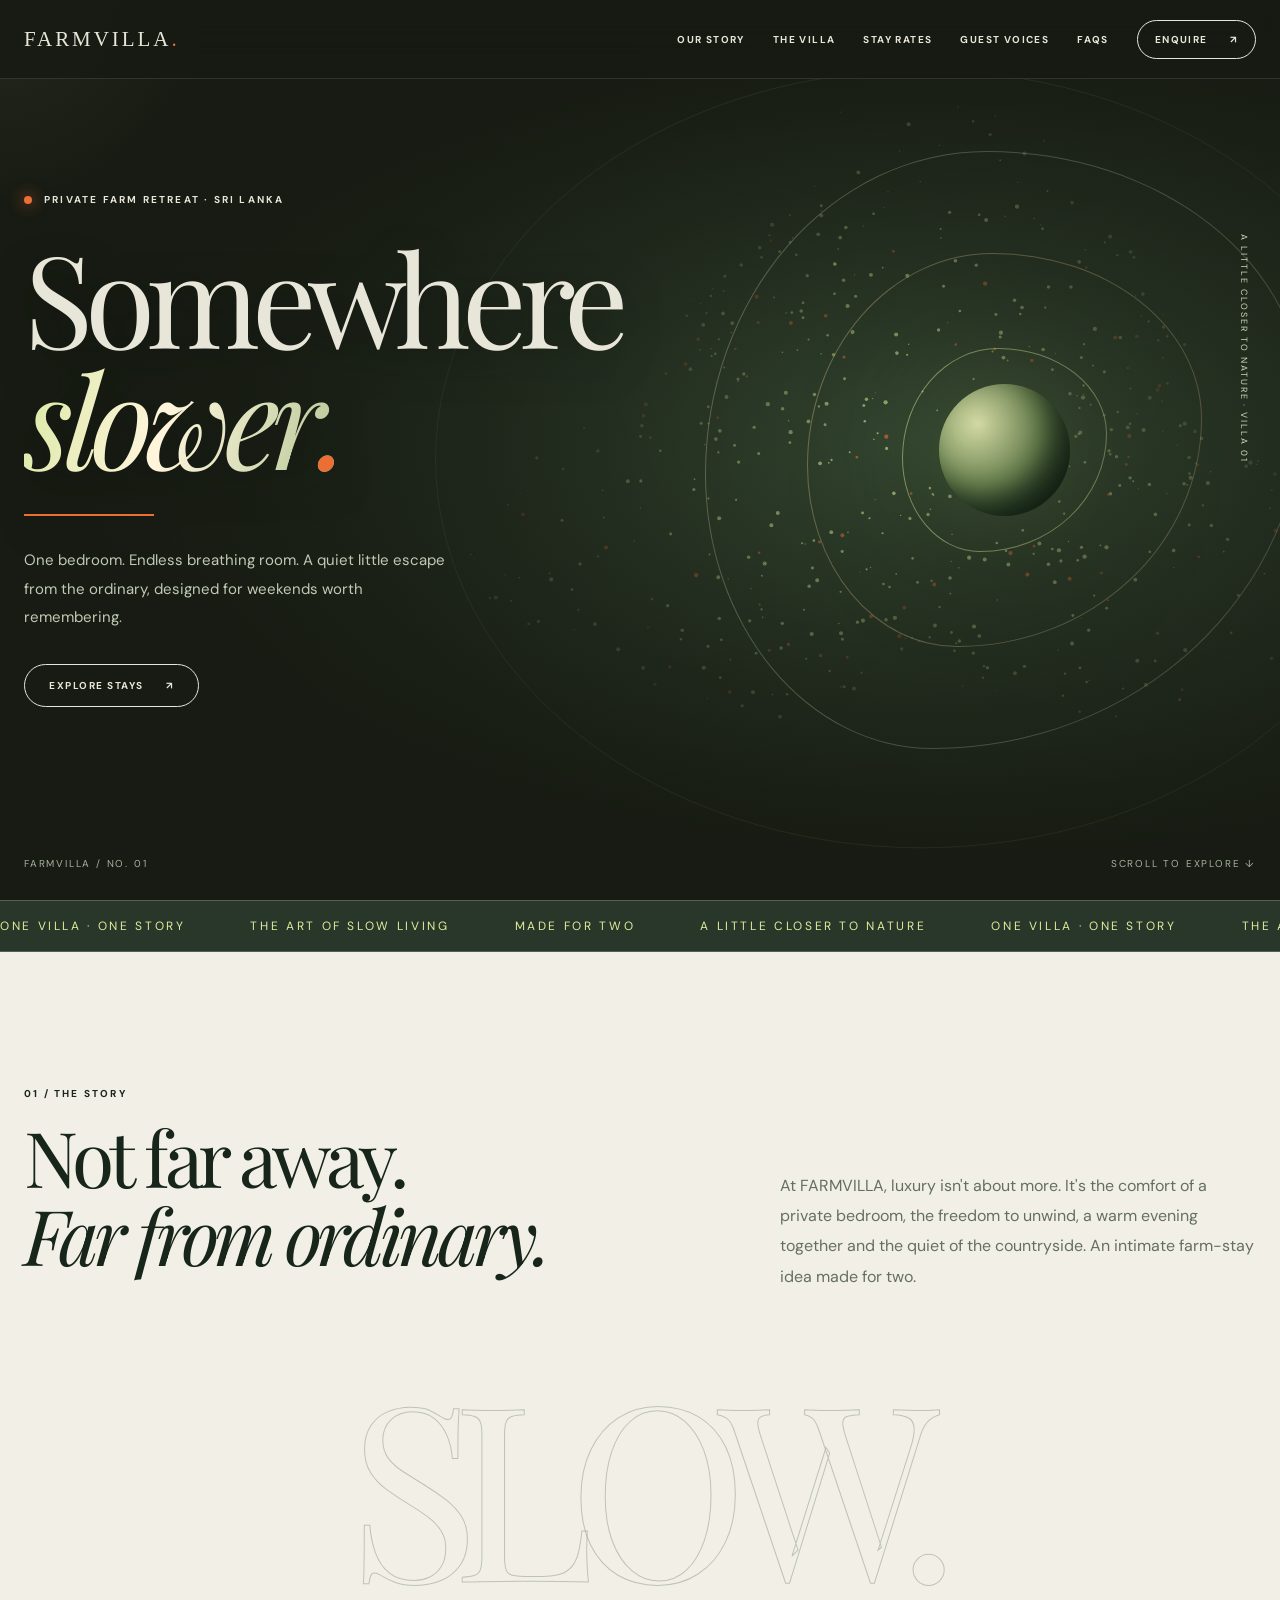
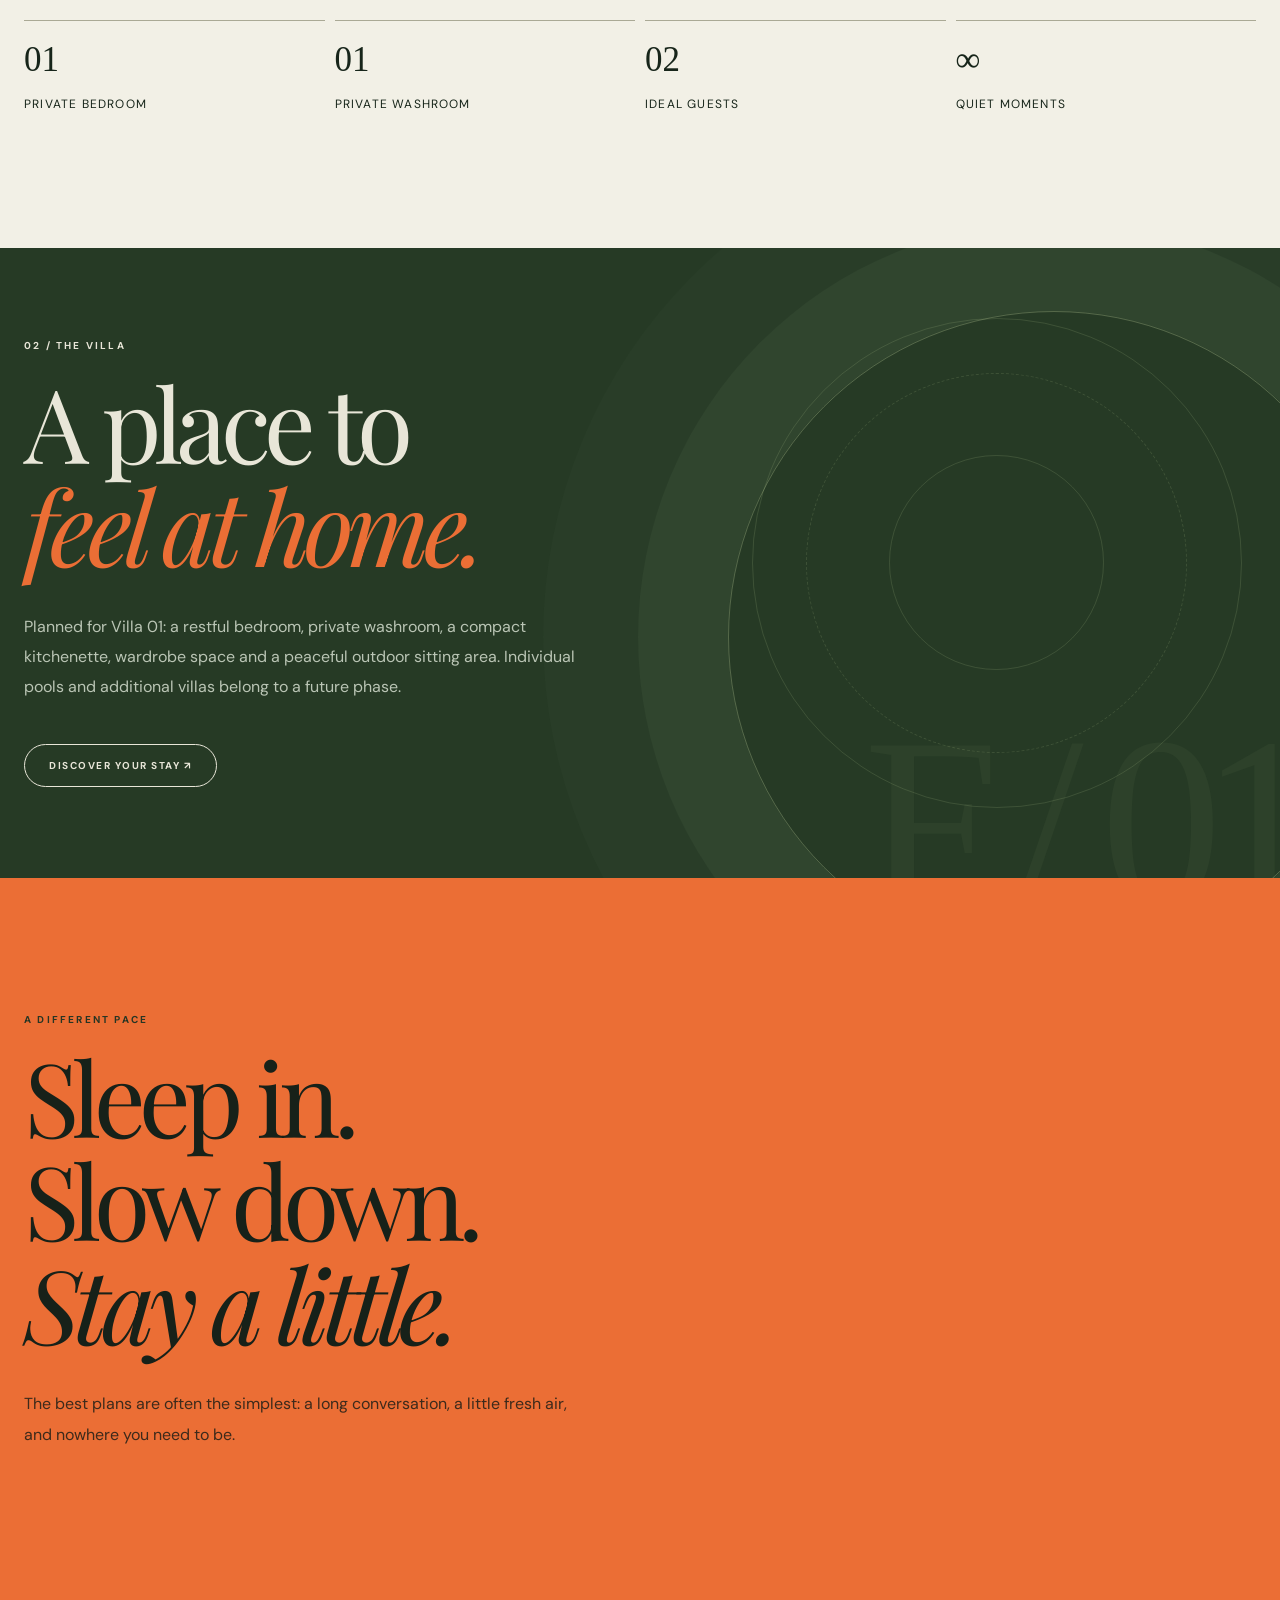
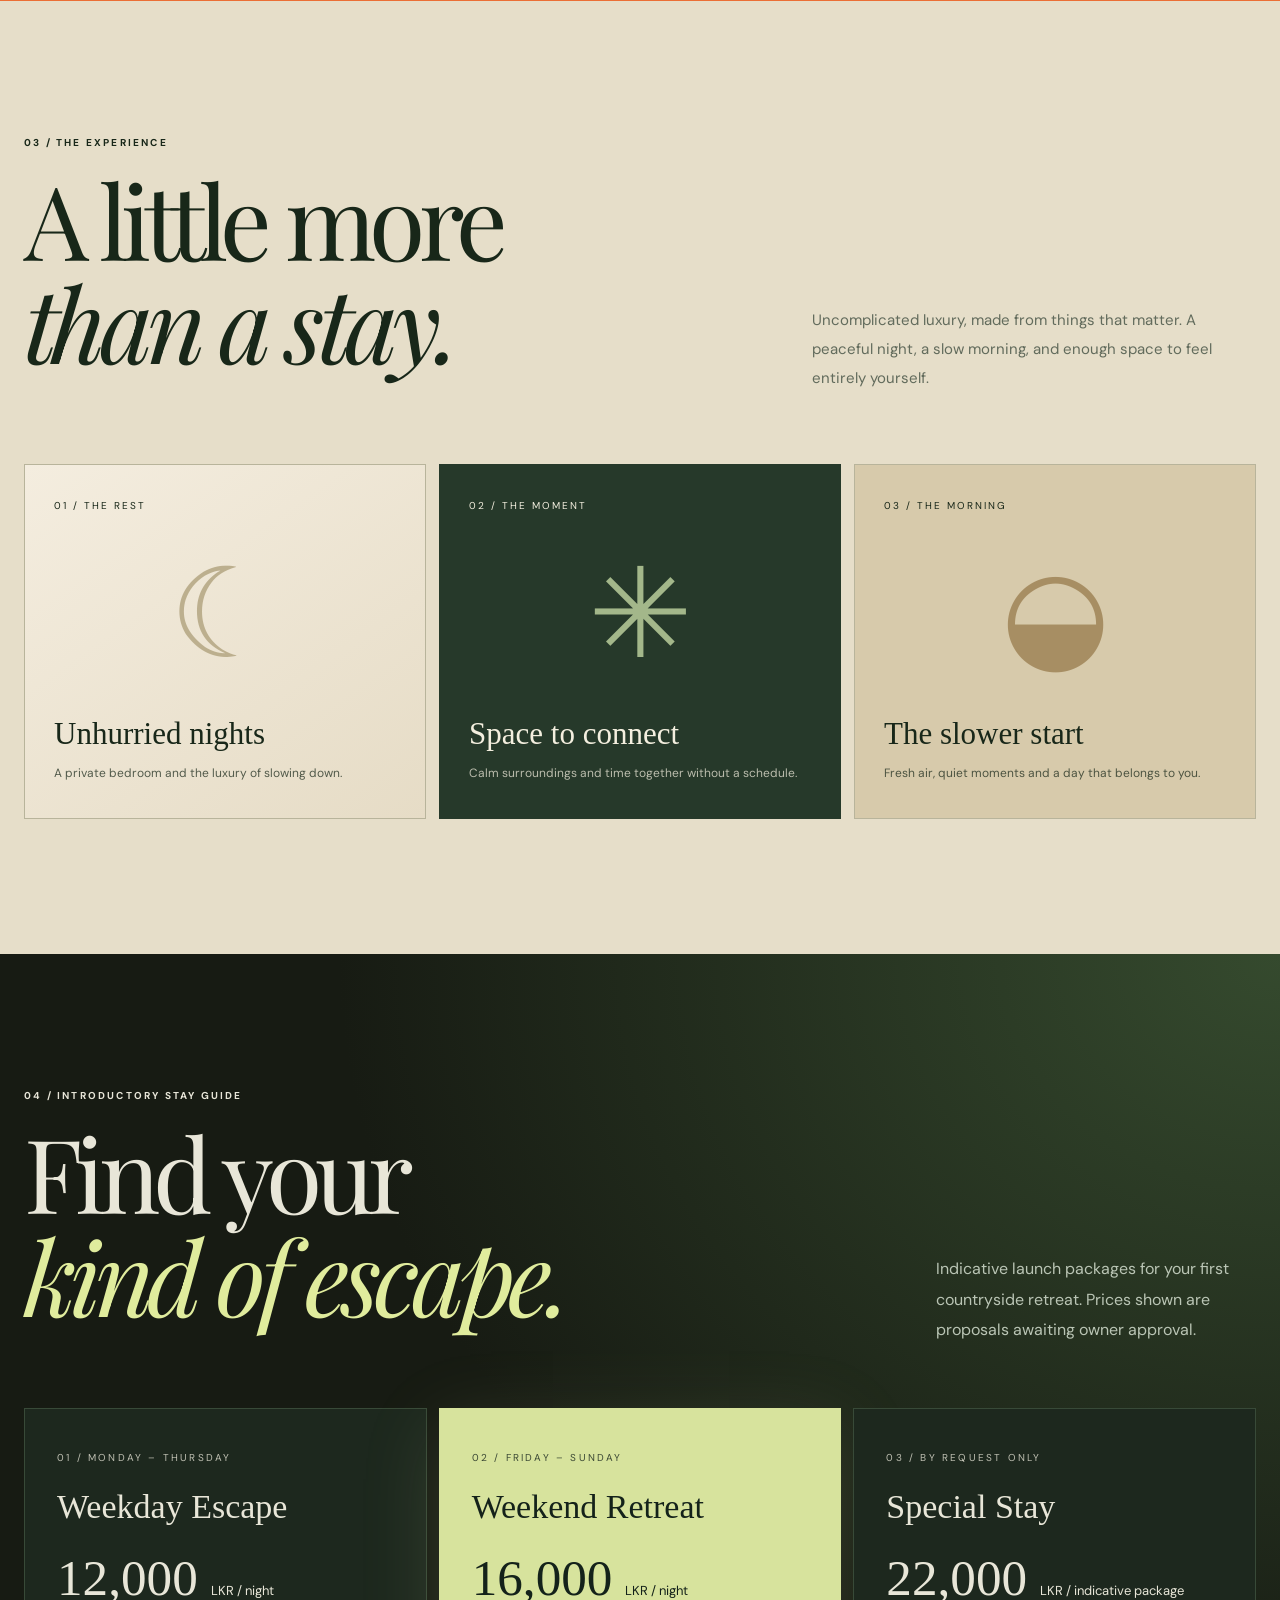
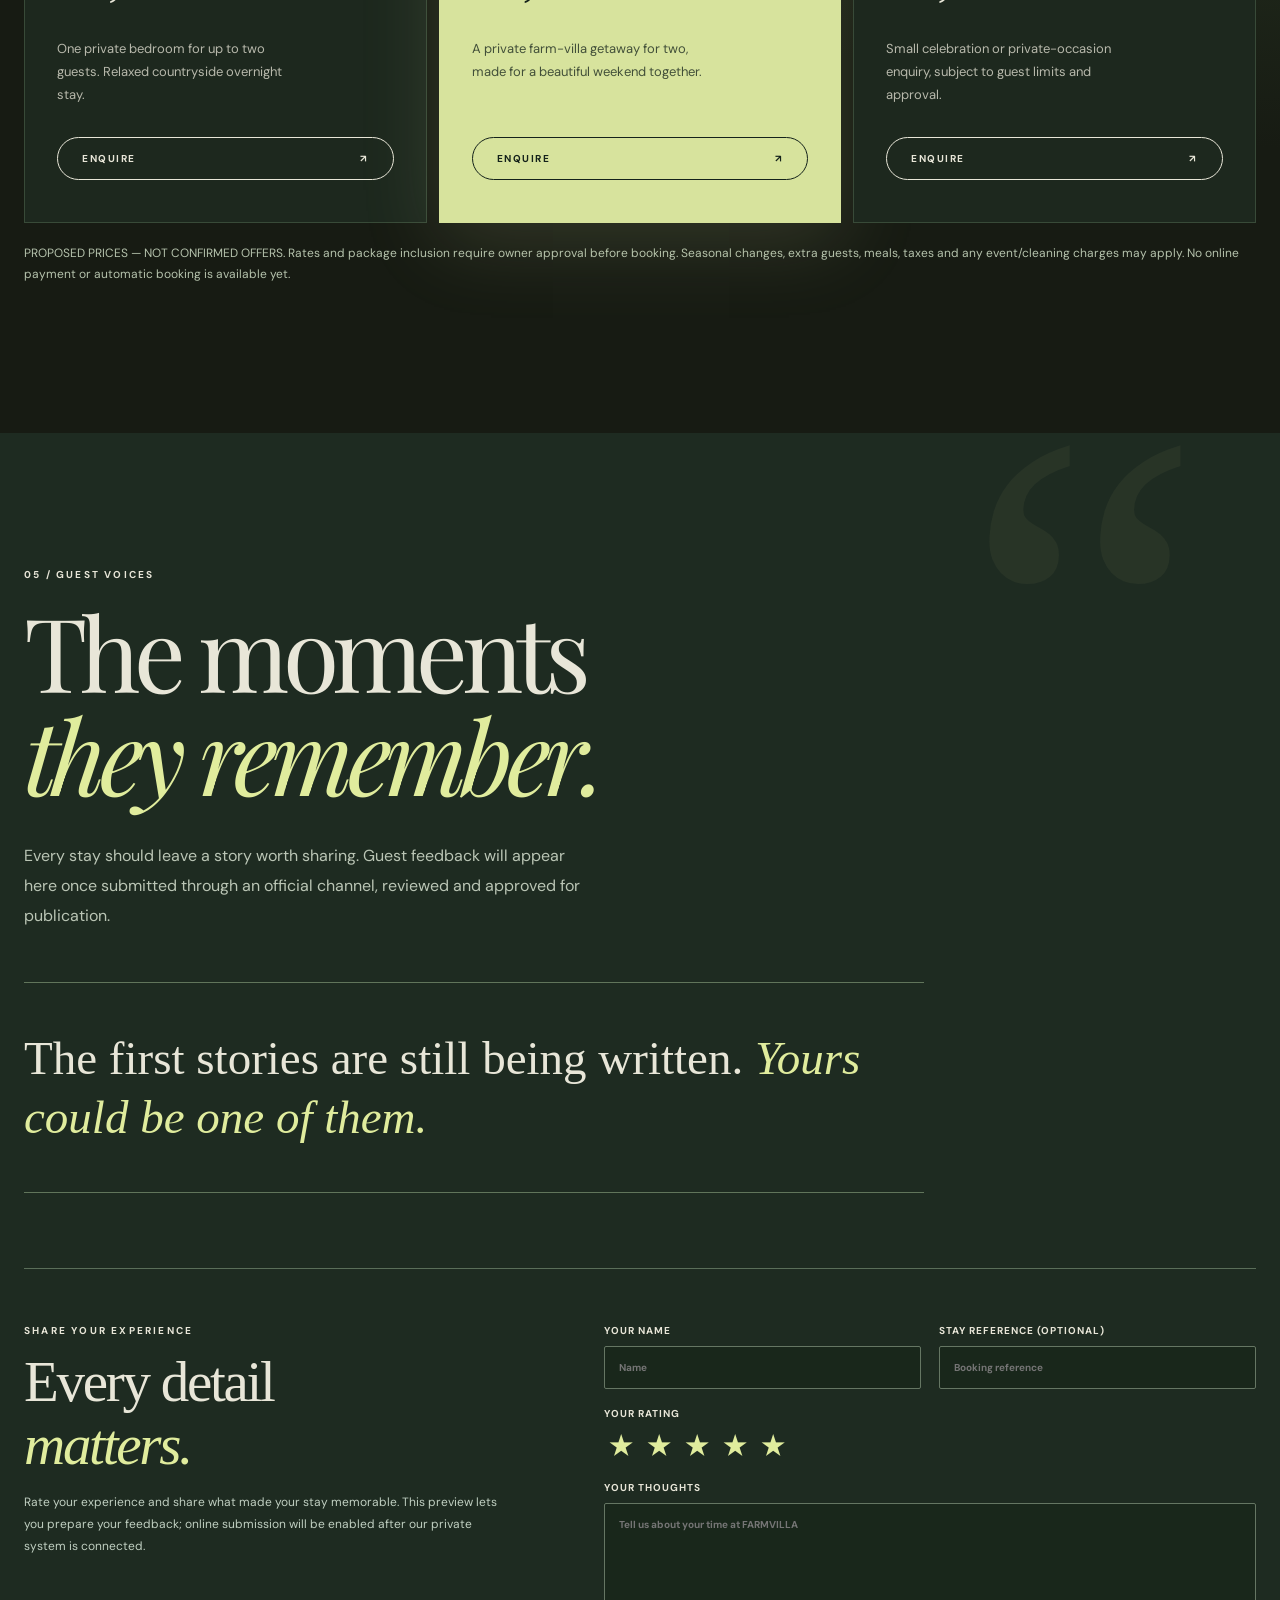
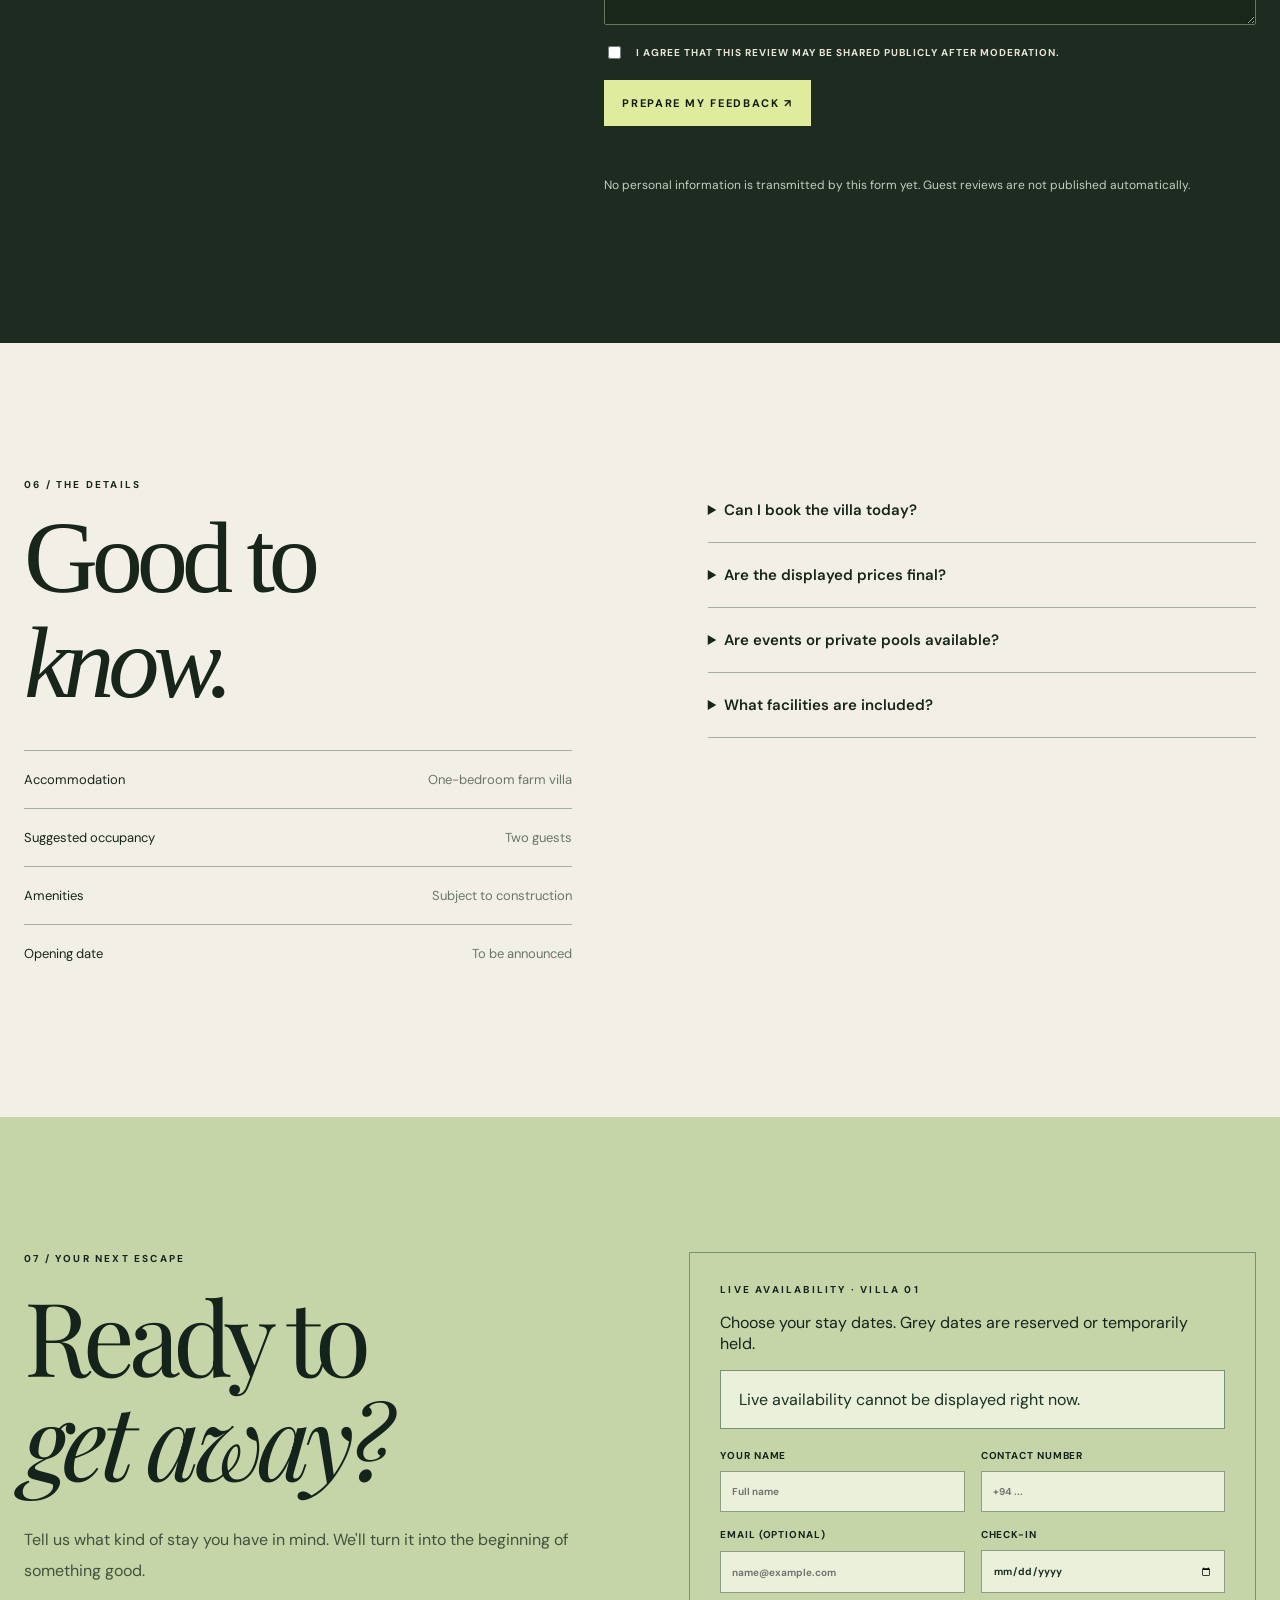
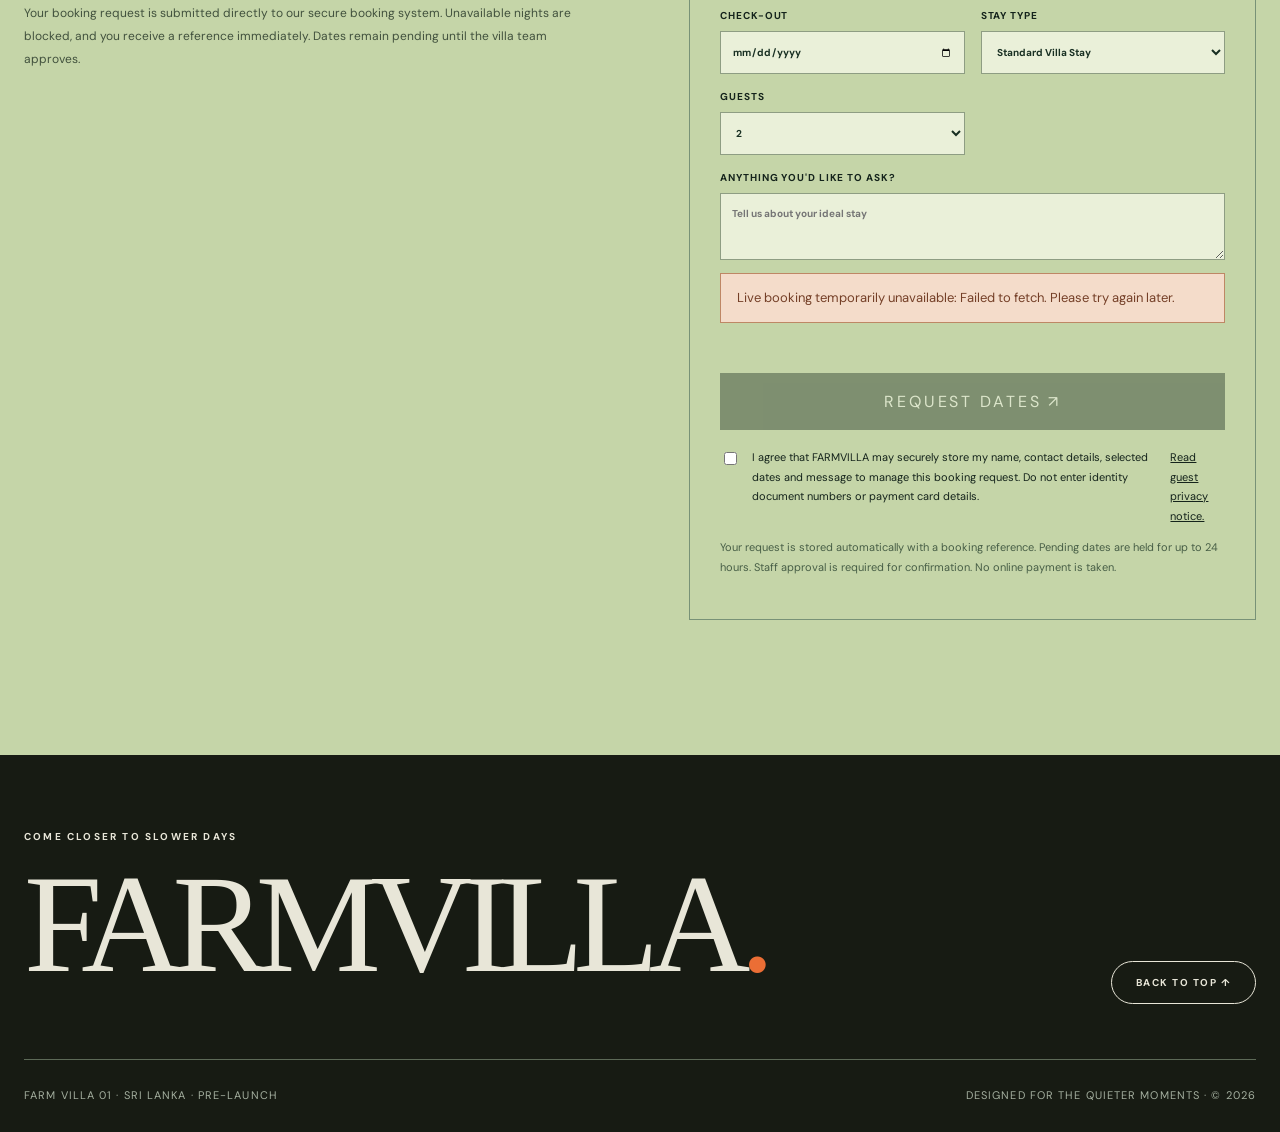
==== index.html @ 7b1b7ed1 "Add explicit guest booking data consent and privacy notice link" ====
<!doctype html>
<html lang="en"><head><meta charset="utf-8"><meta name="viewport" content="width=device-width,initial-scale=1"><meta name="theme-color" content="#161a12"><meta name="description" content="FARMVILLA 01 — A private one-bedroom farm escape in Sri Lanka. Discover our introductory proposed stay rates."><title>FARMVILLA 01 — Somewhere slower.</title><link rel="preconnect" href="https://fonts.googleapis.com"><link rel="preconnect" href="https://fonts.gstatic.com" crossorigin><link href="https://fonts.googleapis.com/css2?family=DM+Sans:wght@400;500;600;700&family=Playfair+Display:ital,wght@0,400;1,400&display=swap" rel="stylesheet"><style>
:root{--night:#171b13;--forest:#263a25;--stone:#e8e6d8;--sage:#b1bd9f;--acid:#e0ec9d;--orange:#eb6e35;--ink:#17251a;--cream:#f2f0e6}*{box-sizing:border-box}html{scroll-behavior:smooth}body{margin:0;background:var(--night);color:var(--stone);font-family:"DM Sans",sans-serif;overflow-x:hidden}a{color:inherit;text-decoration:none}button,input,select,textarea{font:inherit}button{cursor:pointer}a:focus-visible,button:focus-visible,input:focus-visible,select:focus-visible,textarea:focus-visible{outline:2px solid var(--acid);outline-offset:4px}.wrap{width:min(1300px,calc(100% - 48px));margin-inline:auto}.caps{font-size:10px;font-weight:700;letter-spacing:.22em;text-transform:uppercase}.serif{font:400 clamp(53px,8vw,126px)/1.01 "Playfair Display",Georgia,serif;letter-spacing:-.065em}.accent{color:var(--orange)}.pill{border:1px solid currentColor;border-radius:100px;padding:14px 24px;display:inline-flex;align-items:center;gap:22px;font-size:10px;letter-spacing:.15em;text-transform:uppercase;font-weight:700;transition:background .3s,color .3s,transform .3s}.pill:hover{background:var(--orange);color:#161a12;border-color:var(--orange);transform:translateY(-3px)}header{position:fixed;z-index:40;inset:0 0 auto;background:#171b13d9;backdrop-filter:blur(18px);border-bottom:1px solid #ffffff1c}header .wrap{min-height:78px;display:flex;justify-content:space-between;align-items:center;gap:24px}.brand{font-family:Georgia,serif;font-size:21px;letter-spacing:.14em}.brand b{color:var(--orange);font-weight:400}.nav{display:flex;gap:28px;align-items:center}.nav a{font-size:10px;text-transform:uppercase;letter-spacing:.14em;font-weight:700}.nav a:hover{color:var(--orange)}.nav .pill{padding:12px 17px}.hero{height:100svh;min-height:720px;display:flex;align-items:center;position:relative;overflow:hidden;isolation:isolate}#particles{position:absolute;inset:0;width:100%;height:100%;z-index:-1;opacity:.95}.hero:after{content:"";position:absolute;z-index:-1;inset:0;background:radial-gradient(circle at 69% 48%,transparent 0%,#171b1390 52%,#171b13 100%)}.hero .inner{position:relative;z-index:1}.hero h1{max-width:930px;margin:30px 0;font-size:clamp(64px,10vw,160px)}.hero h1 em{font-weight:400;color:var(--acid)}.hero p{max-width:440px;color:#bfcbb5;font-size:15px;line-height:1.9;margin-bottom:32px}.hero .eyebrow{display:flex;align-items:center;gap:12px}.dot{width:8px;height:8px;background:var(--orange);border-radius:50%;box-shadow:0 0 16px var(--orange)}.bottomline{position:absolute;left:0;right:0;bottom:30px;display:flex;justify-content:space-between;font-size:10px;text-transform:uppercase;letter-spacing:.18em;color:#a6b39d}.ticker{overflow:hidden;border-block:1px solid #53614d;background:#283729;padding:17px 0;color:var(--acid)}.ticker div{display:flex;gap:65px;min-width:max-content;animation:marquee 28s linear infinite}.ticker span{font-size:12px;letter-spacing:.22em;text-transform:uppercase}.section{padding:135px 0}.section-title{max-width:1000px;margin:18px 0 35px}.lead{line-height:1.9;color:#bac5b5;font-size:16px;max-width:570px}.light{background:var(--cream);color:var(--ink)}.light .lead{color:#64705f}.intro{display:grid;grid-template-columns:1.15fr .85fr;gap:9%;align-items:end}.intro .serif{font-size:clamp(51px,6vw,95px)}.outlineText{font:400 clamp(85px,19vw,320px)/.85 "Playfair Display",serif;color:transparent;-webkit-text-stroke:1px #8c9b8485;text-align:center;margin:70px -40px -20px;letter-spacing:-.11em;white-space:nowrap}.features{display:grid;grid-template-columns:repeat(4,1fr);gap:10px;margin-top:55px}.feature{border-top:1px solid #aaa995;padding-top:19px}.feature strong{display:block;font:400 35px Georgia,serif;margin-bottom:12px}.feature span{font-size:12px;letter-spacing:.1em;text-transform:uppercase}.chapter{position:relative;min-height:630px;background:var(--forest);display:flex;align-items:center;overflow:hidden}.chapter:before{content:"";position:absolute;width:650px;height:650px;right:-100px;top:10%;border:1px solid #c7d8a34b;border-radius:50%;box-shadow:0 0 0 90px #8ca48612,0 0 0 185px #8ca48608;animation:float 11s ease-in-out infinite}.chapter h2{max-width:860px;position:relative}.chapter p{position:relative}.orange{background:var(--orange);color:#172119}.orange .lead{color:#3d2a1b}.orange .caps{color:#273524}.rateshead{display:flex;justify-content:space-between;gap:25px;align-items:end;margin-bottom:46px}.rates{display:grid;grid-template-columns:repeat(3,minmax(0,1fr));gap:12px}.rate{border:1px solid #384a38;padding:42px 32px;background:#1d281e;position:relative;min-height:415px;display:flex;flex-direction:column;transition:transform .4s,background .4s}.rate:hover{transform:translateY(-9px);background:#2b3d2b}.rate.focus{background:#d7e39d;color:#14221a;border-color:#d7e39d}.rate.focus:hover{background:#e5f0ae}.rate .smallcaps{font-size:10px;letter-spacing:.22em;text-transform:uppercase;opacity:.8}.rate h3{font:400 34px Georgia,serif;margin:24px 0 5px}.rate .price{font:400 clamp(36px,4vw,58px) Georgia,serif;margin:17px 0}.rate .price small{font:400 13px "DM Sans",sans-serif}.rate p{font-size:13px;line-height:1.8;opacity:.76;max-width:245px}.rate .pill{margin-top:auto;justify-content:space-between}.ratesnote{font-size:12px;color:#b5c2ac;line-height:1.8;margin-top:20px}.details{display:grid;grid-template-columns:1fr 1fr;gap:11%}.listrow{border-top:1px solid #a6aea0;display:flex;justify-content:space-between;gap:15px;padding:20px 0;font-size:13px}.listrow span{color:#6a7669}.bigquestion{font:400 clamp(58px,8vw,110px)/1.02 Georgia,serif;letter-spacing:-.06em;margin:15px 0 35px}.faq{border-bottom:1px solid #a6aea0}.faq summary{padding:22px 0;cursor:pointer;font-size:15px;font-weight:600}.faq p{font-size:13px;line-height:1.8;color:#6c786b}.booking{background:#c5d5a8;color:#14231b}.bookinglayout{display:grid;grid-template-columns:1fr 1fr;gap:8%;align-items:start}.booking .lead{color:#41513d}.form{border:1px solid #789277;padding:30px}.fields{display:grid;grid-template-columns:1fr 1fr;gap:16px}.fields label{display:grid;gap:9px;font-size:10px;font-weight:700;letter-spacing:.09em;text-transform:uppercase}.fields .full{grid-column:1/-1}.fields input,.fields select,.fields textarea{padding:13px 11px;background:#eaf0d9;border:1px solid #8e9d83;color:#182f22;border-radius:0;width:100%;min-width:0}.form button{background:#16281d;color:white;border:0;padding:18px 24px;width:100%;letter-spacing:.18em;text-transform:uppercase;margin-top:18px}.form button:hover{background:#eb6e35;color:#151f15}.form .note{font-size:11px;color:#475e46;line-height:1.8}.result{padding:14px;background:#eaf0d9;white-space:pre-wrap;word-break:break-word;margin-top:15px;font-size:12px;line-height:1.7}footer{background:var(--night);padding:75px 0 30px}footer .toprow{display:flex;justify-content:space-between;align-items:end;gap:30px;border-bottom:1px solid #5d6a57;padding-bottom:55px}.footbrand{font:400 clamp(55px,11vw,172px) Georgia,serif;letter-spacing:-.075em}.footerline{display:flex;justify-content:space-between;gap:20px;font-size:11px;letter-spacing:.1em;text-transform:uppercase;margin-top:28px;color:#a4af9f}.reveal{opacity:0;transform:translateY(36px);transition:opacity .85s ease,transform .85s cubic-bezier(.2,.7,.2,1)}.reveal.in{opacity:1;transform:none}@keyframes marquee{to{transform:translateX(-50%)}}@keyframes float{50%{transform:translate(-20px,30px) rotate(8deg)}}@media(max-width:900px){.section{padding:95px 0}.intro,.bookinglayout,.details{grid-template-columns:1fr;gap:35px}.rates{grid-template-columns:1fr 1fr}.features{grid-template-columns:1fr 1fr}.rate{min-height:350px}.nav a:not(.pill){display:none}}@media(max-width:600px){.wrap{width:calc(100% - 36px)}header .wrap{min-height:67px}.brand{font-size:17px}.hero{min-height:650px}.hero h1{font-size:clamp(54px,15vw,85px)}.hero p{font-size:13px}.bottomline{font-size:8px}.rates,.features,.fields{grid-template-columns:1fr}.rateshead{display:block}.rate{min-height:310px;padding:28px}.fields .full{grid-column:auto}.form{padding:19px}.footerline,.toprow{display:block}.footbrand{font-size:58px}.outlineText{font-size:110px}.section{padding:75px 0}.chapter{min-height:520px}}@media(prefers-reduced-motion:reduce){*,*:before,*:after{animation:none!important;transition:none!important;scroll-behavior:auto!important}.reveal{opacity:1;transform:none}} 

/* FARMVILLA editorial motion system */
:root{--brass:#d4bf86;--velvet:#11190f}
#readProgress{position:fixed;top:0;left:0;height:3px;width:0;z-index:100;background:linear-gradient(90deg,var(--orange),var(--acid),var(--brass));pointer-events:none;box-shadow:0 0 13px #e0ec9d55}
.glow{pointer-events:none;position:fixed;z-index:4;width:420px;height:420px;border-radius:50%;transform:translate(-50%,-50%);background:radial-gradient(circle,#d2db8d12 0%,#d2db8d00 68%);mix-blend-mode:screen;will-change:left,top}
.hero h1{filter:drop-shadow(0 12px 20px #050d0666)}
.hero h1 .movingword{display:inline-block;animation:softBreath 5s ease-in-out infinite}
.hero .inner{animation:softAppear 1.35s both}
.chapter:after{content:"F / 01";font:400 clamp(90px,19vw,280px) Georgia,serif;letter-spacing:-.09em;position:absolute;right:-20px;bottom:-85px;color:#c6d99b0c;pointer-events:none}
.orbital{height:min(50vw,490px);width:min(50vw,490px);position:absolute;right:3vw;top:50%;transform:translateY(-50%);border:1px solid #c7d89b25;border-radius:50%;animation:orbit 22s linear infinite;pointer-events:none}
.orbital:before,.orbital:after{content:"";position:absolute;inset:11%;border:1px dashed #c7d89b25;border-radius:50%}.orbital:after{inset:28%;border-style:solid}
.line-reveal{overflow:hidden}
.line-reveal>.line-inner{display:inline-block;transform:translateY(115%);transition:transform 1.25s cubic-bezier(.2,.8,.15,1)}.line-reveal.in>.line-inner{transform:translateY(0)}
.magpanel{position:relative;overflow:hidden;transform-style:preserve-3d;transition:transform .22s ease,box-shadow .3s ease}.magpanel:after{content:"";position:absolute;inset:0;pointer-events:none;background:radial-gradient(circle at var(--mx,50%) var(--my,50%),#ffffff1c,transparent 47%);opacity:0;transition:opacity .35s}.magpanel:hover:after{opacity:1}
.testimonials{background:#1e2b21;color:var(--stone);position:relative;overflow:hidden}
.testimonials:before{content:"“";position:absolute;right:6%;top:-80px;font:400 540px/1 Georgia,serif;color:#dce89c0c;pointer-events:none}
.reviewGrid{display:grid;grid-template-columns:repeat(3,1fr);gap:14px;margin:50px 0}
.reviewCard{padding:38px 30px;background:#273b2c;border:1px solid #6c816546;border-radius:3px;min-height:235px;position:relative}
.reviewCard .stars{color:var(--acid);letter-spacing:.12em;font-size:16px}
.reviewCard blockquote{font:400 24px/1.45 Georgia,serif;margin:20px 0}
.reviewCard .name{font-size:11px;letter-spacing:.16em;text-transform:uppercase;color:#cad4c5}
.reviewEmpty{grid-column:1/-1;border-block:1px solid #61755b;padding:46px 0;font:400 clamp(25px,4vw,47px)/1.25 Georgia,serif;max-width:900px}
.reviewForm{display:grid;grid-template-columns:.85fr 1.15fr;gap:8%;align-items:start;margin-top:75px;border-top:1px solid #5a6e59;padding-top:55px}
.reviewForm h3{font:400 clamp(33px,4.5vw,57px)/1.1 Georgia,serif;letter-spacing:-.04em;margin:14px 0}
.reviewForm p{color:#c0cfc1;font-size:12px;line-height:1.85}
.reviewForm form{display:grid;grid-template-columns:1fr 1fr;gap:18px}
.reviewForm label{display:grid;gap:9px;font-size:10px;letter-spacing:.1em;text-transform:uppercase;font-weight:700}
.reviewForm input,.reviewForm textarea,.reviewForm select{width:100%;background:#19271b;border:1px solid #657663;color:#e8ede0;padding:14px;border-radius:2px}
.reviewForm textarea{min-height:122px;resize:vertical}
.reviewForm .full{grid-column:1/-1}
.reviewForm button{color:#101d13;border:0;background:var(--acid);padding:16px 18px;text-transform:uppercase;letter-spacing:.15em;font-size:11px;font-weight:700}
.reviewForm button:hover{background:var(--orange)}
.reviewForm .ratingButtons{display:flex;gap:5px}
.reviewForm .ratingButtons button{font-size:26px;letter-spacing:0;background:transparent;color:#7e927c;padding:0 5px;border-radius:0}
.reviewForm .ratingButtons button.active{color:var(--acid)}
.reviewForm .ratingButtons button:hover{color:var(--orange)}
.mutedNote{font-size:11px;line-height:1.9;color:#c7d2be}
@keyframes softBreath{50%{transform:translateY(-7px);filter:brightness(1.13)}}@keyframes softAppear{from{opacity:0;transform:translateY(38px)}to{opacity:1;transform:translateY(0)}}@keyframes orbit{to{transform:translateY(-50%) rotate(360deg)}}
@media(max-width:900px){.reviewGrid{grid-template-columns:1fr 1fr}.reviewForm{grid-template-columns:1fr}.orbital{opacity:.45}}
@media(max-width:600px){.reviewGrid,.reviewForm form{grid-template-columns:1fr}.reviewForm .full{grid-column:auto}.glow{display:none}.reviewCard{min-height:auto}.orbital{width:70vw;height:70vw;right:-18vw;opacity:.35}}
@media(prefers-reduced-motion:reduce){.orbital,.hero h1 .movingword,.hero .inner{animation:none!important}.line-reveal>.line-inner{transform:none!important}.magpanel{transform:none!important}}

/* V4 luxury editorial motion — no photography */
:root{--champagne:#d4ba85}
#opening{position:fixed;inset:0;z-index:90;background:#101810;color:#f4f0df;display:grid;place-items:center;pointer-events:none;transition:opacity .9s ease,visibility .9s}
#opening.dismiss{opacity:0;visibility:hidden}.openingContent{text-align:center}.openingContent .mark{font:400 clamp(44px,7vw,90px) Georgia,serif;letter-spacing:-.075em}.openingContent .mark b{font-weight:400;color:var(--orange)}.openingContent .micro{font-size:10px;letter-spacing:.3em;text-transform:uppercase;color:var(--champagne);margin-top:18px}.openingTrack{height:1px;background:#ffffff30;width:230px;margin:26px auto;overflow:hidden}.openingTrack:after{content:"";display:block;height:100%;background:var(--acid);animation:drawTrack 1.1s ease both}@keyframes drawTrack{from{transform:translateX(-100%)}to{transform:translateX(0)}}
.hero{background:radial-gradient(ellipse at 77% 50%,#354932,#171b13 65%)}.hero h1{line-height:.94}.hero h1 em{background:linear-gradient(105deg,#dae8a4,#fff5dc 45%,#b4c795);color:transparent;background-clip:text;-webkit-background-clip:text}.hero h1:after{content:"";display:block;height:2px;background:var(--orange);width:130px;margin-top:37px;animation:lineGrow 2s both}@keyframes lineGrow{from{width:0}}
.sculpture{pointer-events:none;position:absolute;width:min(58vw,730px);height:min(58vw,730px);right:-7vw;top:50%;transform:translateY(-50%);z-index:-1;filter:drop-shadow(0 15px 55px #0810087a)}
.sculpture .ring{position:absolute;inset:9%;border:1px solid #dde4b55c;border-radius:47% 53% 62% 38% / 54% 42% 58% 46%;animation:slowSpin 28s linear infinite}.sculpture .ring:nth-child(2){inset:23%;border-color:#d8bd8b6b;animation-direction:reverse;animation-duration:23s}.sculpture .ring:nth-child(3){inset:36%;border-color:#d5e49b88;animation-duration:19s}.sculpture .core{position:absolute;inset:41%;border-radius:50%;background:radial-gradient(circle at 30% 30%,#e8efb4,#759057 48%,#263e28 77%);box-shadow:0 0 100px #a1b8794d,inset -18px -17px 30px #0814099c;animation:corePulse 7s ease-in-out infinite}@keyframes slowSpin{to{transform:rotate(360deg)}}@keyframes corePulse{50%{scale:1.12}}
.hero .sideNote{position:absolute;right:30px;top:26%;writing-mode:vertical-rl;letter-spacing:.22em;font-size:9px;text-transform:uppercase;color:#d1d7b8;z-index:2}
.pill{position:relative;overflow:hidden;isolation:isolate}.pill:before{content:"";position:absolute;inset:0;background:var(--orange);z-index:-1;transform:translateY(102%);transition:transform .5s cubic-bezier(.18,.78,.15,1)}.pill:hover:before{transform:translateY(0)}.pill:hover{background:transparent}
#experience{background:#e6dec9;color:#182719}.experienceHeader{display:grid;grid-template-columns:1.2fr .8fr;gap:10%;align-items:end}.experienceHeader p{font-size:15px;line-height:1.95;color:#626b5c}.experienceGrid{margin-top:55px;display:grid;grid-template-columns:repeat(3,1fr);gap:13px}.experienceTile{min-height:355px;padding:34px 29px;border:1px solid #b8b49b;background:linear-gradient(145deg,#f4eddf,#e6dcc6);display:flex;flex-direction:column;justify-content:space-between;transition:transform .6s ease}.experienceTile:nth-child(2){background:#26392a;color:#f4efdf;border-color:#26392a}.experienceTile:nth-child(3){background:#d7caab}.experienceTile .number{font-size:10px;letter-spacing:.2em}.experienceTile .symbol{align-self:center;font:400 125px Georgia,serif;color:#bcaf8e;transition:transform .9s cubic-bezier(.2,.8,.2,1)}.experienceTile:nth-child(2) .symbol{color:#a3b78a}.experienceTile:nth-child(3) .symbol{color:#a78e63}.experienceTile h3{font:400 31px Georgia,serif;margin:0 0 10px}.experienceTile p{font-size:12px;line-height:1.85;opacity:.72;margin:0}.experienceTile:hover{transform:translateY(-8px)}.experienceTile:hover .symbol{transform:rotate(-11deg) scale(1.13)}
#rates{background:radial-gradient(ellipse at 100% 0%,#354a2e,#171b13 52%)}.rate.focus{box-shadow:0 19px 75px #d0da9c26}
@media(max-width:850px){.sculpture{width:85vw;height:85vw;right:-24vw;opacity:.52}.experienceHeader{grid-template-columns:1fr}.experienceGrid{grid-template-columns:1fr 1fr}.experienceTile{min-height:290px}}@media(max-width:580px){.sculpture{width:95vw;height:95vw;right:-40vw;opacity:.4}.hero .sideNote{display:none}.experienceGrid{grid-template-columns:1fr}.experienceTile{min-height:255px}.experienceTile .symbol{font-size:88px}}@media(prefers-reduced-motion:reduce){#opening{display:none}.sculpture .ring,.sculpture .core{animation:none!important}.experienceTile:hover,.experienceTile:hover .symbol{transform:none!important}}

/* Live reservation calendar */
#fvCalendar{border:1px solid #789277;background:#eaf0d9;color:#193123;padding:18px;margin-bottom:20px;max-width:520px}.fv-calendar-top{display:flex;justify-content:space-between;align-items:center;gap:14px;margin-bottom:17px;font:400 23px Georgia,serif}.fv-calendar-top button{border:1px solid #7e9177;background:transparent;padding:9px 13px;min-width:43px}.fv-calendar-top button:disabled{opacity:.3;cursor:default}.fv-calendar-grid{display:grid;grid-template-columns:repeat(7,minmax(0,1fr));gap:5px}.fv-calendar-grid .fv-weekday{text-align:center;font-size:10px;padding:8px 0;color:#677861}.fv-day{min-height:38px;border:1px solid transparent;background:#d6e2c5;color:#253927;font-size:12px;padding:3px}.fv-day:hover:not(:disabled){border-color:#163026;background:#c6d992}.fv-day.fv-selected{background:#233e2b;color:#fff}.fv-day.fv-in-range{background:#b8cf9d}.fv-day.fv-unavailable,.fv-day:disabled{background:#d2d4cd;color:#8f978d;cursor:not-allowed;text-decoration:line-through}.fv-calendar-legend{font-size:11px;line-height:1.8;color:#536b4d;margin-top:12px}.fv-booking-status,.fv-price-quote{border:1px solid #809b75;padding:13px 16px;line-height:1.65;font-size:13px;background:#ecf3df;margin:13px 0}.fv-booking-status[data-state=error]{background:#f4dcca;border-color:#be8765;color:#743f27}.fv-booking-status[data-state=ok]{background:#d4ecc7;border-color:#6c9868;color:#214a2d}.fv-price-quote{background:transparent;border:0;padding:3px 0;font-weight:700}.booking form button:disabled{opacity:.4;cursor:not-allowed}.fv-receipt{background:#eaf0d9;border:1px solid #679569;padding:22px;margin-top:15px;color:#193122}.fv-receipt h3{font:400 29px Georgia,serif;margin-top:0}.fv-receipt .fv-ref{font:400 33px Georgia,serif;letter-spacing:.08em;word-break:break-word}.fv-receipt p{font-size:13px;line-height:1.9}.fv-receipt button{display:inline-block;width:auto;margin:10px 10px 0 0;font-size:11px}.fv-error{background:#f4dcca;color:#773826;padding:14px}
.fv-consent{display:flex;gap:12px;align-items:flex-start;margin-top:18px;line-height:1.8;font-size:11px;text-transform:none!important;letter-spacing:0!important;font-weight:400!important}.fv-consent input{width:auto;flex:0 0 auto;margin-top:4px}.fv-consent a{text-decoration:underline}</style></head><body><div id="opening" aria-hidden="true"><div class="openingContent"><div class="mark">FARMVILLA<b>.</b></div><div class="micro">The art of staying still</div><div class="openingTrack"></div></div></div><div id="readProgress" aria-hidden="true"></div><div class="glow" aria-hidden="true" id="cursorGlow"></div>
<header><div class="wrap"><a class="brand" href="#home" aria-label="Farmvilla home">FARMVILLA<span style="color:var(--orange)">.</span></a><nav class="nav" aria-label="Main navigation"><a href="#story">Our story</a><a href="#stay">The villa</a><a href="#rates">Stay rates</a><a href="#feedback">Guest voices</a><a href="#faq">FAQs</a><a href="#enquire" class="pill">Enquire <span>↗</span></a></nav></div></header>
<main><section class="hero" id="home"><canvas id="particles" aria-hidden="true"></canvas><div class="sculpture" aria-hidden="true"><div class="ring"></div><div class="ring"></div><div class="ring"></div><div class="core"></div></div><div class="sideNote" aria-hidden="true">A LITTLE CLOSER TO NATURE · VILLA 01</div><div class="wrap inner"><div class="caps eyebrow"><span class="dot"></span> PRIVATE FARM RETREAT · SRI LANKA</div><h1 class="serif">Somewhere<br><em class="movingword">slower<span class="accent">.</span></em></h1><p>One bedroom. Endless breathing room. A quiet little escape from the ordinary, designed for weekends worth remembering.</p><a href="#rates" class="pill">Explore stays <span>↗</span></a></div><div class="wrap bottomline"><span>FARMVILLA / NO. 01</span><span>SCROLL TO EXPLORE ↓</span></div></section>
<div class="ticker" aria-hidden="true"><div><span>ONE VILLA · ONE STORY</span><span>THE ART OF SLOW LIVING</span><span>MADE FOR TWO</span><span>A LITTLE CLOSER TO NATURE</span><span>ONE VILLA · ONE STORY</span><span>THE ART OF SLOW LIVING</span><span>MADE FOR TWO</span><span>A LITTLE CLOSER TO NATURE</span></div></div>
<section id="story" class="light section"><div class="wrap intro"><div class="reveal"><div class="caps">01 / THE STORY</div><h2 class="serif section-title">Not far away.<br><em>Far from ordinary.</em></h2></div><div class="reveal"><p class="lead">At FARMVILLA, luxury isn't about more. It's the comfort of a private bedroom, the freedom to unwind, a warm evening together and the quiet of the countryside. An intimate farm-stay idea made for two.</p></div></div><div class="outlineText" aria-hidden="true">SLOW.</div><div class="wrap features reveal"><div class="feature"><strong>01</strong><span>Private bedroom</span></div><div class="feature"><strong>01</strong><span>Private washroom</span></div><div class="feature"><strong>02</strong><span>Ideal guests</span></div><div class="feature"><strong>∞</strong><span>Quiet moments</span></div></div></section>
<section class="chapter" id="stay"><div class="orbital" aria-hidden="true"></div><div class="wrap"><div class="caps reveal">02 / THE VILLA</div><h2 class="serif section-title reveal">A place to<br><em class="accent">feel at home.</em></h2><p class="lead reveal">Planned for Villa 01: a restful bedroom, private washroom, a compact kitchenette, wardrobe space and a peaceful outdoor sitting area. Individual pools and additional villas belong to a future phase.</p><a href="#enquire" class="pill reveal" style="margin-top:25px">Discover your stay ↗</a></div></section>
<section class="section orange"><div class="wrap"><div class="caps reveal">A DIFFERENT PACE</div><h2 class="serif section-title reveal">Sleep in.<br>Slow down.<br><em>Stay a little.</em></h2><p class="lead reveal">The best plans are often the simplest: a long conversation, a little fresh air, and nowhere you need to be.</p></div></section>
<section class="section" id="experience"><div class="wrap"><div class="experienceHeader"><div class="reveal"><div class="caps">03 / THE EXPERIENCE</div><h2 class="serif section-title">A little more<br><em>than a stay.</em></h2></div><p class="reveal">Uncomplicated luxury, made from things that matter. A peaceful night, a slow morning, and enough space to feel entirely yourself.</p></div><div class="experienceGrid"><article class="experienceTile reveal"><div class="number">01 / THE REST</div><div class="symbol" aria-hidden="true">☾</div><div><h3>Unhurried nights</h3><p>A private bedroom and the luxury of slowing down.</p></div></article><article class="experienceTile reveal"><div class="number">02 / THE MOMENT</div><div class="symbol" aria-hidden="true">✳</div><div><h3>Space to connect</h3><p>Calm surroundings and time together without a schedule.</p></div></article><article class="experienceTile reveal"><div class="number">03 / THE MORNING</div><div class="symbol" aria-hidden="true">◒</div><div><h3>The slower start</h3><p>Fresh air, quiet moments and a day that belongs to you.</p></div></article></div></div></section><section class="section" id="rates"><div class="wrap"><div class="rateshead"><div><div class="caps reveal">04 / INTRODUCTORY STAY GUIDE</div><h2 class="serif section-title reveal">Find your<br><em style="color:var(--acid)">kind of escape.</em></h2></div><p class="lead reveal" style="max-width:320px">Indicative launch packages for your first countryside retreat. Prices shown are proposals awaiting owner approval.</p></div><div class="rates"><article class="rate reveal magpanel"><div class="smallcaps">01 / Monday – Thursday</div><h3>Weekday Escape</h3><div class="price"><span data-public-rate="weekday">12,000</span> <small>LKR / night</small></div><p>One private bedroom for up to two guests. Relaxed countryside overnight stay.</p><a class="pill" href="#enquire" data-package="Weekday Escape">Enquire <span>↗</span></a></article><article class="rate focus reveal magpanel"><div class="smallcaps">02 / Friday – Sunday</div><h3>Weekend Retreat</h3><div class="price"><span data-public-rate="weekend">16,000</span> <small>LKR / night</small></div><p>A private farm-villa getaway for two, made for a beautiful weekend together.</p><a class="pill" href="#enquire" data-package="Weekend Retreat">Enquire <span>↗</span></a></article><article class="rate reveal"><div class="smallcaps">03 / By request only</div><h3>Special Stay</h3><div class="price"><span data-public-rate="special">22,000</span> <small>LKR / indicative package</small></div><p>Small celebration or private-occasion enquiry, subject to guest limits and approval.</p><a class="pill" href="#enquire" data-package="Special Stay">Enquire <span>↗</span></a></article></div><p class="ratesnote">PROPOSED PRICES — NOT CONFIRMED OFFERS. Rates and package inclusion require owner approval before booking. Seasonal changes, extra guests, meals, taxes and any event/cleaning charges may apply. No online payment or automatic booking is available yet.</p></div></section>
<section class="section testimonials" id="feedback"><div class="wrap"><div class="caps reveal">05 / GUEST VOICES</div><h2 class="serif section-title reveal">The moments<br><em style="color:var(--acid)">they remember.</em></h2><p class="lead reveal">Every stay should leave a story worth sharing. Guest feedback will appear here once submitted through an official channel, reviewed and approved for publication.</p><div class="reviewGrid" id="reviewGrid"><div class="reviewEmpty">The first stories are still being written. <em style="color:var(--acid)">Yours could be one of them.</em></div></div><div class="reviewForm"><div class="reveal"><div class="caps">SHARE YOUR EXPERIENCE</div><h3>Every detail<br><em style="color:var(--acid)">matters.</em></h3><p>Rate your experience and share what made your stay memorable. This preview lets you prepare your feedback; online submission will be enabled after our private system is connected.</p></div><form id="feedbackForm" class="reveal"><label>Your name<input name="Guest" required maxlength="65" placeholder="Name"></label><label>Stay reference (optional)<input name="Reference" maxlength="50" placeholder="Booking reference"></label><label class="full">Your rating<span class="ratingButtons" role="group" aria-label="Select rating from one to five stars"><button type="button" data-star="1" aria-label="1 star">★</button><button type="button" data-star="2" aria-label="2 stars">★</button><button type="button" data-star="3" aria-label="3 stars">★</button><button type="button" data-star="4" aria-label="4 stars">★</button><button type="button" data-star="5" aria-label="5 stars">★</button></span><input type="hidden" name="Rating" id="feedbackRating" value="5"></label><label class="full">Your thoughts<textarea name="Feedback" required maxlength="700" placeholder="Tell us about your time at FARMVILLA"></textarea></label><label class="full" style="display:flex;flex-direction:row;align-items:center;gap:12px"><input type="checkbox" name="Publish permission" value="Yes" style="width:auto" required>I agree that this review may be shared publicly after moderation.</label><div class="full"><button type="submit">Prepare my feedback ↗</button></div><div id="feedbackResult" class="full" role="status" aria-live="polite"></div><p class="mutedNote full">No personal information is transmitted by this form yet. Guest reviews are not published automatically.</p></form></div></div></section>
<section class="section light" id="faq"><div class="wrap details"><div class="reveal"><div class="caps">06 / THE DETAILS</div><h2 class="bigquestion">Good to<br><em>know.</em></h2><div class="listrow">Accommodation <span>One-bedroom farm villa</span></div><div class="listrow">Suggested occupancy <span>Two guests</span></div><div class="listrow">Amenities <span>Subject to construction</span></div><div class="listrow">Opening date <span>To be announced</span></div></div><div class="reveal"><details class="faq"><summary>Can I book the villa today?</summary><p>The villa is in pre-launch planning. Enquiries are expressions of interest only and do not reserve dates.</p></details><details class="faq"><summary>Are the displayed prices final?</summary><p>No. These are proposed introductory rates and must be confirmed by the villa owner.</p></details><details class="faq"><summary>Are events or private pools available?</summary><p>Special occasions are by enquiry and approval only. Individual private pools are a future concept, not an available facility.</p></details><details class="faq"><summary>What facilities are included?</summary><p>The planned villa has one bedroom, washroom, kitchenette and wardrobe. Exact amenities will be confirmed before opening.</p></details></div></div></section>
<section id="enquire" class="section booking"><div class="wrap bookinglayout"><div class="reveal"><div class="caps">07 / YOUR NEXT ESCAPE</div><h2 class="serif section-title">Ready to<br><em>get away?</em></h2><p class="lead">Tell us what kind of stay you have in mind. We'll turn it into the beginning of something good.</p><p class="lead" style="font-size:12px">Your booking request is submitted directly to our secure booking system. Unavailable nights are blocked, and you receive a reference immediately. Dates remain pending until the villa team approves.</p></div><form id="enquiry" class="form reveal">
<div class="fv-booking-heading"><div class="caps">LIVE AVAILABILITY · VILLA 01</div><p>Choose your stay dates. Grey dates are reserved or temporarily held.</p></div>
<div id="fvCalendar" aria-label="Villa availability calendar"><p>Loading live availability…</p></div>
<div class="fields"><label>Your name<input required name="Name" maxlength="100" placeholder="Full name"></label><label>Contact number<input required name="Phone" type="tel" maxlength="30" placeholder="+94 ..."></label><label>Email (optional)<input name="Email" type="email" maxlength="150" placeholder="name@example.com"></label><label>Check-in<input required name="Check-in" type="date" id="arrival"></label><label>Check-out<input required name="Check-out" type="date" id="departure"></label><label>Stay type<select name="Package" id="package"><option>Standard Villa Stay</option><option>Special Stay</option></select></label><label>Guests<select name="Guests"><option>1</option><option selected>2</option><option>3 — approval required</option><option>4 — approval required</option></select></label><label class="full">Anything you'd like to ask?<textarea name="Notes" rows="3" maxlength="500" placeholder="Tell us about your ideal stay"></textarea></label></div><p id="fvAvailability" class="fv-booking-status" role="status" aria-live="polite">Checking availability…</p><p id="fvQuote" class="fv-price-quote"></p><button type="submit" disabled>Request dates ↗</button><label class="fv-consent"><input type="checkbox" id="fvConsent" required> I agree that FARMVILLA may securely store my name, contact details, selected dates and message to manage this booking request. Do not enter identity document numbers or payment card details. <a href="./privacy.html" target="_blank" rel="noopener noreferrer">Read guest privacy notice.</a></label><p class="note">Your request is stored automatically with a booking reference. Pending dates are held for up to 24 hours. Staff approval is required for confirmation. No online payment is taken.</p><div id="result" role="status" aria-live="polite"></div></form></div></section></main>
<footer><div class="wrap"><div class="caps">COME CLOSER TO SLOWER DAYS</div><div class="toprow"><div class="footbrand">FARMVILLA<span class="accent">.</span></div><a class="pill" href="#home">Back to top ↑</a></div><div class="footerline"><span>Farm Villa 01 · Sri Lanka · Pre-launch</span><span>Designed for the quieter moments · © 2026</span></div></div></footer>
<script>
(()=>{const o=document.getElementById('opening'),reduced=matchMedia('(prefers-reduced-motion: reduce)').matches;const close=()=>o.classList.add('dismiss');if(reduced)close();else{requestAnimationFrame(()=>requestAnimationFrame(()=>setTimeout(close,1000)));setTimeout(close,1900)}if(!reduced&&matchMedia('(pointer:fine)').matches){const hero=document.querySelector('.hero'),orb=document.querySelector('.sculpture');let pending=false,x=0,y=0;hero.addEventListener('pointermove',e=>{const r=hero.getBoundingClientRect();x=(e.clientX-r.left)/r.width-.5;y=(e.clientY-r.top)/r.height-.5;if(!pending){pending=true;requestAnimationFrame(()=>{orb.style.translate=(x*25)+'px '+(y*18)+'px';pending=false})}},{passive:true});hero.addEventListener('pointerleave',()=>orb.style.translate='')}})();


(()=>{'use strict';
const progress=document.getElementById('readProgress'),glow=document.getElementById('cursorGlow'),reduce=window.matchMedia('(prefers-reduced-motion: reduce)').matches;
let ticking=false;const update=()=>{const max=Math.max(1,document.documentElement.scrollHeight-innerHeight);progress.style.width=(Math.min(1,Math.max(0,scrollY/max))*100)+'%';ticking=false};window.addEventListener('scroll',()=>{if(!ticking){ticking=true;requestAnimationFrame(update)}},{passive:true});update();
if(!reduce&&matchMedia('(pointer:fine)').matches){window.addEventListener('pointermove',e=>{glow.style.left=e.clientX+'px';glow.style.top=e.clientY+'px'},{passive:true});document.querySelectorAll('.magpanel').forEach(card=>{card.addEventListener('pointermove',e=>{const r=card.getBoundingClientRect();const x=(e.clientX-r.left)/r.width,y=(e.clientY-r.top)/r.height;card.style.setProperty('--mx',Math.round(x*100)+'%');card.style.setProperty('--my',Math.round(y*100)+'%');card.style.transform='perspective(850px) rotateX('+((.5-y)*4)+'deg) rotateY('+((x-.5)*5)+'deg) translateY(-5px)'});card.addEventListener('pointerleave',()=>card.style.transform='')})}
let rating=5;const stars=[...document.querySelectorAll('[data-star]')];function selectStar(v){rating=v;document.getElementById('feedbackRating').value=String(v);stars.forEach(b=>{b.classList.toggle('active',Number(b.dataset.star)<=v);b.setAttribute('aria-pressed',String(Number(b.dataset.star)===v))})}stars.forEach(b=>b.addEventListener('click',()=>selectStar(Number(b.dataset.star))));selectStar(5);
document.getElementById('feedbackForm').addEventListener('submit',e=>{e.preventDefault();const f=e.currentTarget;if(!f.reportValidity())return;const t='FARMVILLA GUEST FEEDBACK — NOT YET SENT\n'+[...new FormData(f)].map(([k,v])=>k+': '+v).join('\n');const out=document.getElementById('feedbackResult');out.className='result';out.textContent='Feedback prepared but NOT submitted. Copy and share it through the official villa contact channel when available.\n\n'+t;const b=document.createElement('button');b.type='button';b.textContent='Copy feedback';b.addEventListener('click',async()=>{try{await navigator.clipboard.writeText(t);b.textContent='Copied ✓'}catch{b.textContent='Select the text to copy'}});out.appendChild(b)});
const target=document.getElementById('reviewGrid');
fetch('./reviews.json',{cache:'no-store'}).then(r=>{if(!r.ok)throw Error('Reviews unavailable');return r.json()}).then(data=>{if(!Array.isArray(data))return;const clean=data.filter(r=>r&&r.approved===true&&r.verified===true&&typeof r.name==='string'&&typeof r.comment==='string'&&Number.isInteger(r.rating)&&r.rating>=1&&r.rating<=5).slice(0,12);if(!clean.length)return;target.replaceChildren();for(const r of clean){const card=document.createElement('article');card.className='reviewCard reveal in';const stars=document.createElement('div');stars.className='stars';stars.textContent='★'.repeat(r.rating)+'☆'.repeat(5-r.rating);const body=document.createElement('blockquote');body.textContent=r.comment.slice(0,500);const name=document.createElement('div');name.className='name';name.textContent=r.name.slice(0,65)+' · Verified stay';card.append(stars,body,name);target.append(card)}}).catch(()=>{});
})();
(()=>{const cfg=(x)=>x&&typeof x==='object'&&['weekday','weekend','special'].every(k=>Number.isSafeInteger(x[k])&&x[k]>=0&&x[k]<=10000000);fetch('./prices.json',{cache:'no-store'}).then(r=>{if(!r.ok)throw Error('No rate config');return r.json()}).then(x=>{if(!cfg(x))throw Error('Invalid rate config');document.querySelectorAll('[data-public-rate]').forEach(node=>node.textContent=Number(x[node.dataset.publicRate]).toLocaleString('en-LK'));}).catch(()=>{});})();
(()=>{const reduced=matchMedia('(prefers-reduced-motion: reduce)').matches;const io=('IntersectionObserver'in window)?new IntersectionObserver(entries=>entries.forEach(e=>{if(e.isIntersecting){e.target.classList.add('in');io.unobserve(e.target)}}),{threshold:.12}):null;document.querySelectorAll('.reveal').forEach(x=>io?io.observe(x):x.classList.add('in'));document.querySelectorAll('[data-package]').forEach(x=>x.addEventListener('click',()=>document.getElementById('package').value=x.dataset.package==='Special Stay'?'Special Stay':'Standard Villa Stay'));
const a=document.getElementById('arrival'),d=document.getElementById('departure');const today=new Date();today.setMinutes(today.getMinutes()-today.getTimezoneOffset());a.min=today.toISOString().slice(0,10);d.min=a.min;a.addEventListener('change',()=>{if(!a.value)return;const t=new Date(a.value+'T12:00:00');t.setDate(t.getDate()+1);const min=[t.getFullYear(),String(t.getMonth()+1).padStart(2,'0'),String(t.getDate()).padStart(2,'0')].join('-');d.min=min;if(!d.value||d.value<min)d.value=min});
document.getElementById('enquiry').addEventListener('submit',e=>{e.preventDefault();if(d.value<=a.value){alert('Check-out must be after check-in');return}const text='FARMVILLA 01 — PRE-LAUNCH ENQUIRY\n'+[...new FormData(e.target)].map(([k,v])=>k+': '+v).join('\n')+'\nRates are indicative and subject to confirmation.';const el=document.getElementById('result');el.className='result';el.textContent='Your message is ready to copy (not yet sent):\n\n'+text;const b=document.createElement('button');b.type='button';b.textContent='Copy enquiry';b.onclick=async()=>{try{await navigator.clipboard.writeText(text);b.textContent='Copied ✓'}catch{b.textContent='Select the text above to copy'}};el.appendChild(b)});
if(reduced)return;const canvas=document.getElementById('particles'),ctx=canvas.getContext('2d');if(!ctx)return;let W=0,H=0,points=[],raf=0,visible=true,mouse={x:-999,y:-999};const resize=()=>{const dpr=Math.min(devicePixelRatio||1,2);W=canvas.clientWidth;H=canvas.clientHeight;canvas.width=Math.round(W*dpr);canvas.height=Math.round(H*dpr);ctx.setTransform(dpr,0,0,dpr,0,0);const count=Math.min(540,Math.floor(W*H/1700));points=Array.from({length:count},(_,i)=>({seed:i*.6180339,angle:Math.random()*Math.PI*2,r:Math.sqrt(Math.random()),offset:Math.random()*7,speed:.15+Math.random()*.32,size:Math.random()*1.6+.55}))};resize();addEventListener('resize',resize,{passive:true});canvas.addEventListener('pointermove',e=>{const r=canvas.getBoundingClientRect();mouse.x=e.clientX-r.left;mouse.y=e.clientY-r.top});canvas.addEventListener('pointerleave',()=>mouse={x:-999,y:-999});const visibility=()=>{visible=!document.hidden};document.addEventListener('visibilitychange',visibility);let t=0;function draw(){raf=requestAnimationFrame(draw);if(!visible)return;t+=.005;ctx.clearRect(0,0,W,H);const cx=W*.72,cy=H*.51,radius=Math.min(W*.32,H*.45);ctx.beginPath();ctx.ellipse(cx,cy,radius*1.2,radius*.96,0,0,Math.PI*2);ctx.strokeStyle='rgba(219,239,154,.13)';ctx.lineWidth=1;ctx.stroke();for(const p of points){const angle=p.angle+t*p.speed;const shape=.78+.2*Math.sin(p.angle*3+t*.65)+.07*Math.cos(p.angle*7-t);let x=cx+Math.cos(angle)*p.r*radius*1.17*shape;let y=cy+Math.sin(angle)*p.r*radius*.93*shape;const dx=x-mouse.x,dy=y-mouse.y,dist=Math.hypot(dx,dy);if(dist<105){const f=(105-dist)/105;x+=dx/(dist||1)*f*22;y+=dy/(dist||1)*f*22}const alpha=.18+.6*(1-p.r);ctx.fillStyle=(p.seed%1>.82?'rgba(235,110,53,':'rgba(216,234,153,')+alpha+')';ctx.beginPath();ctx.arc(x,y,p.size,0,Math.PI*2);ctx.fill()}}draw()})();
</script><script src="./booking-live.js" defer></script></body></html>
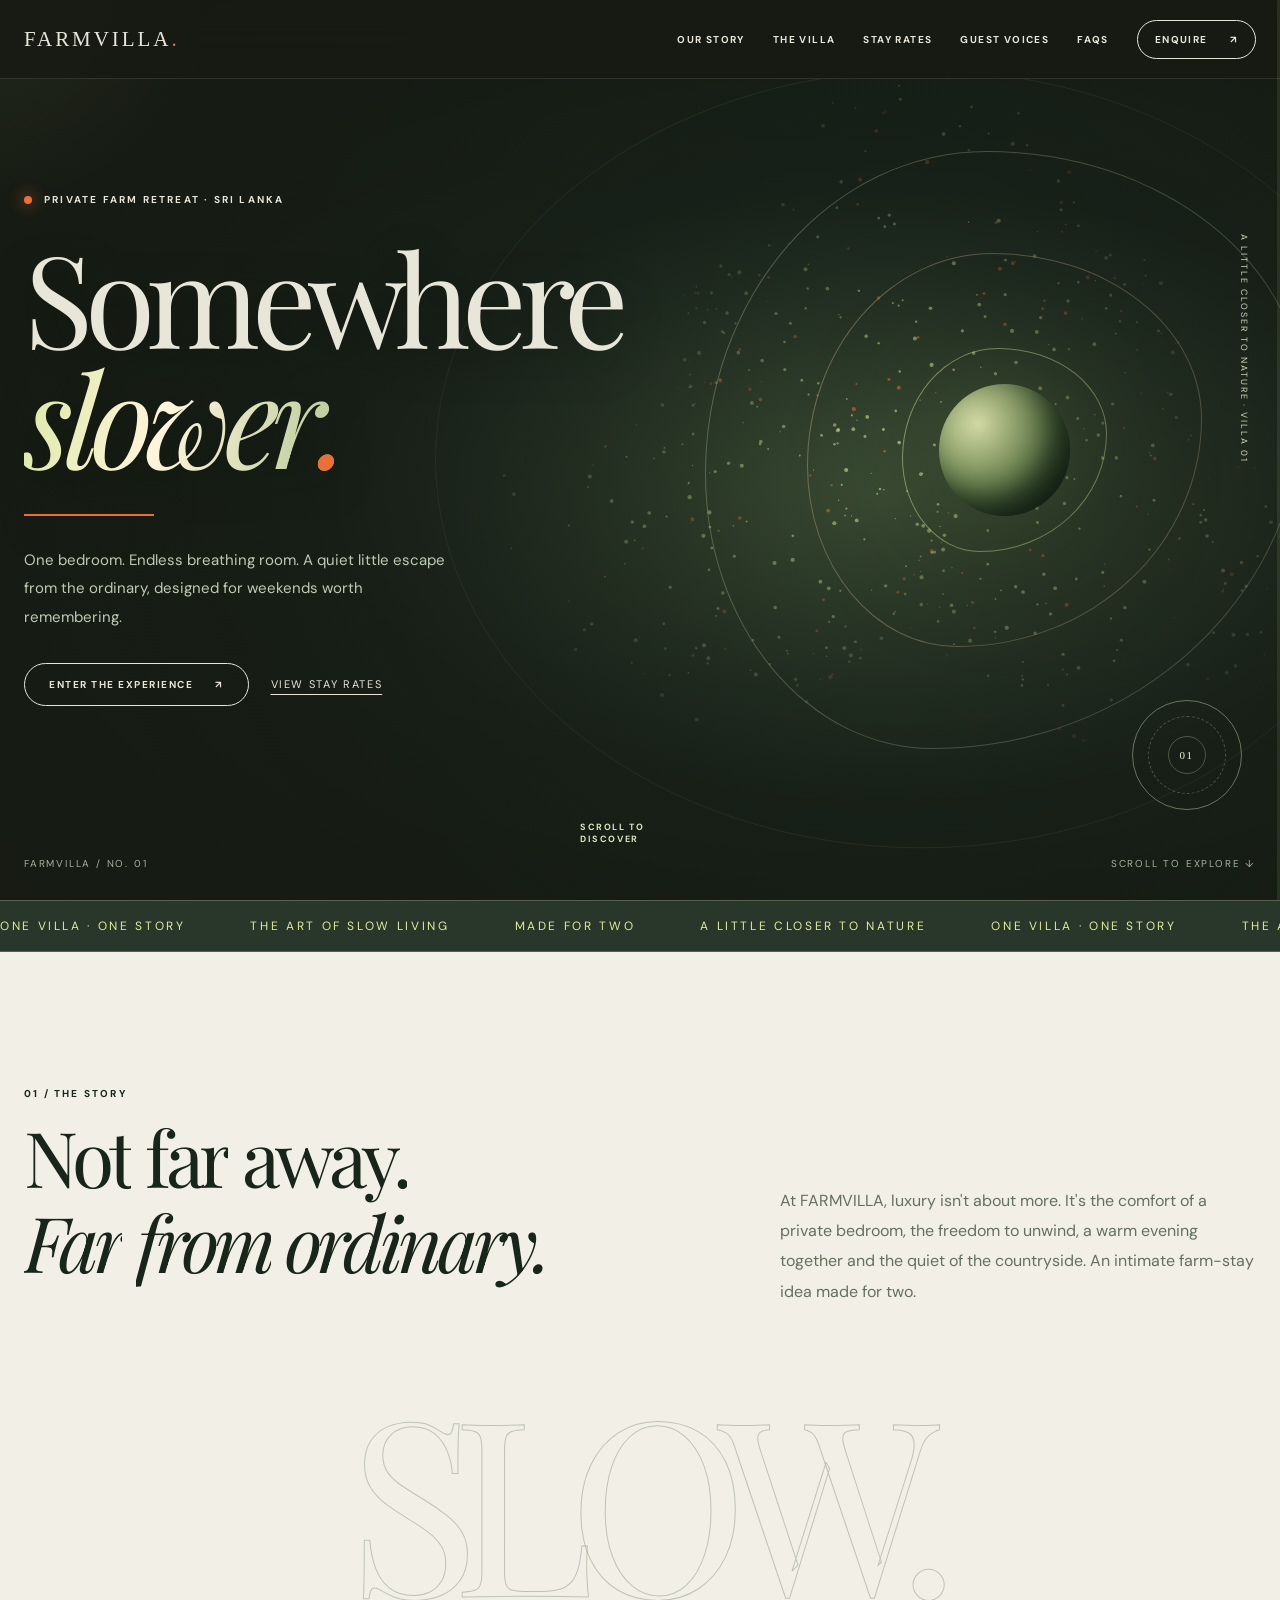
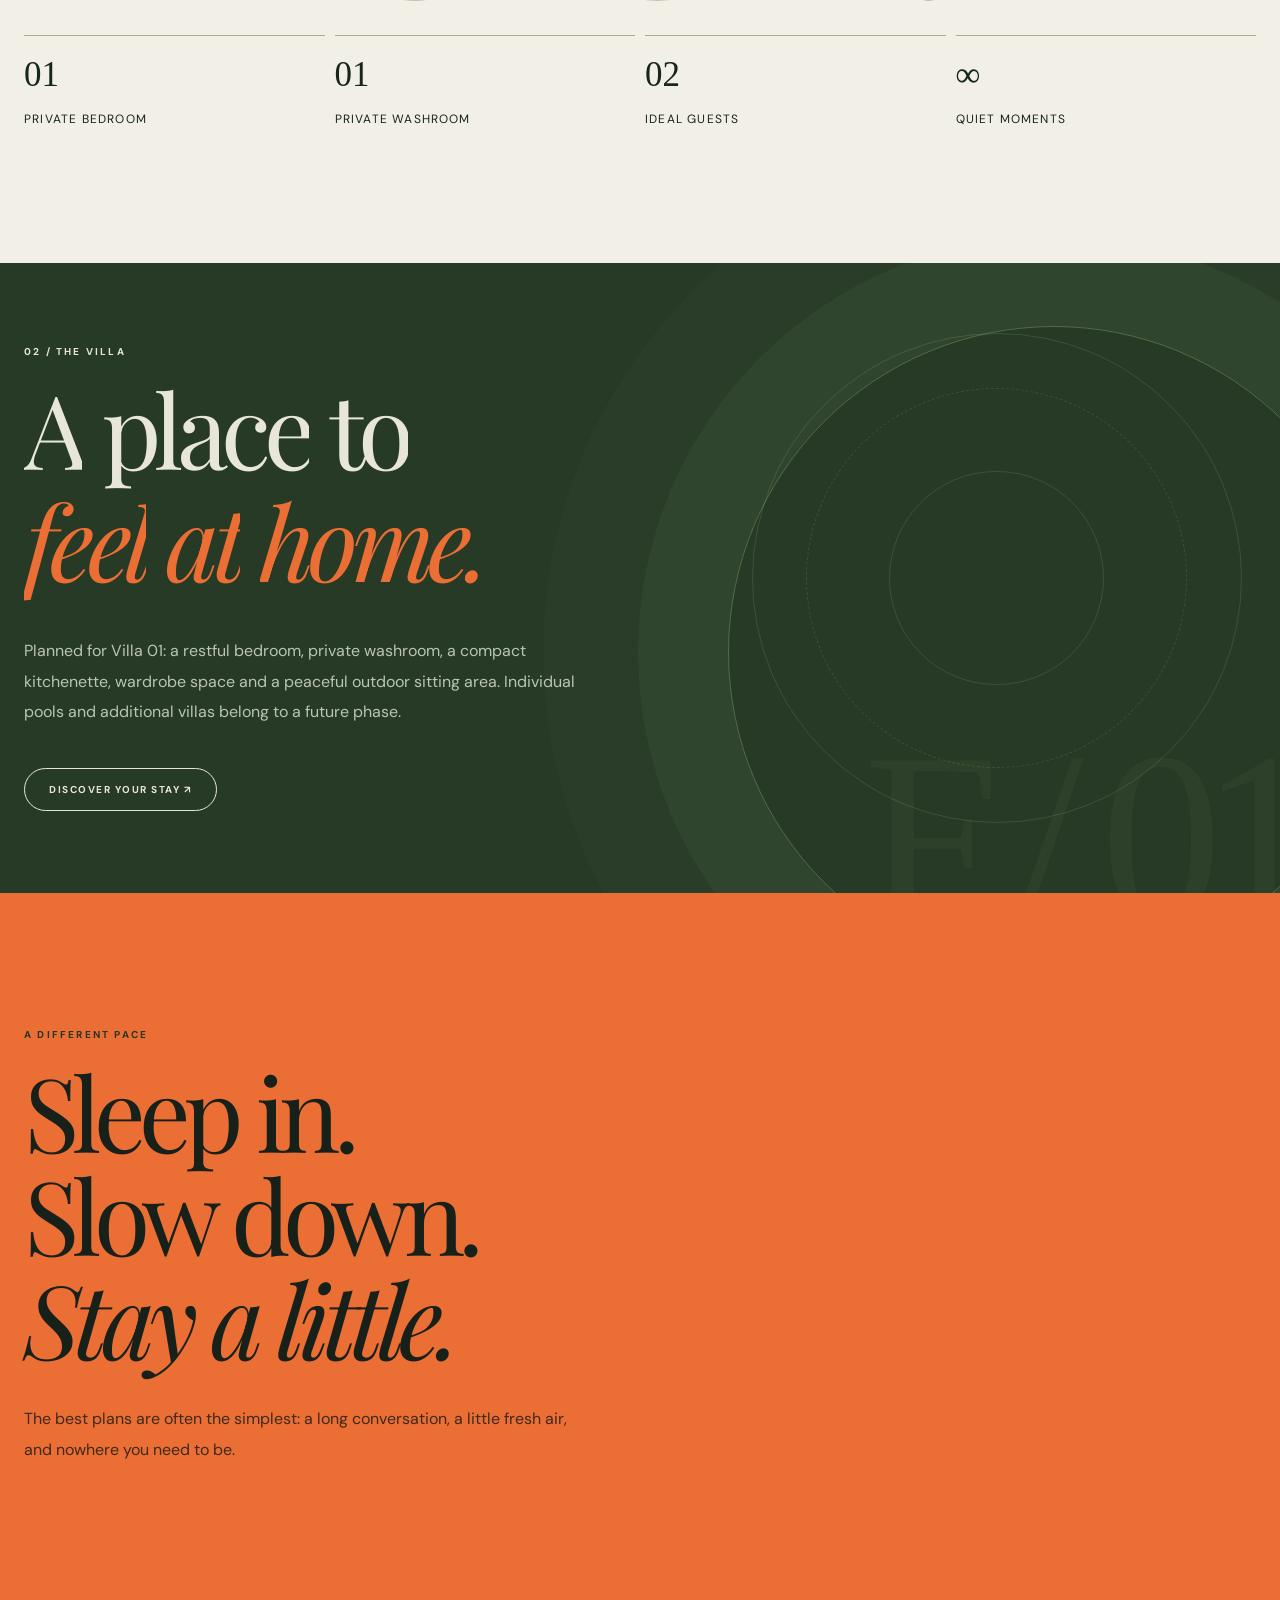
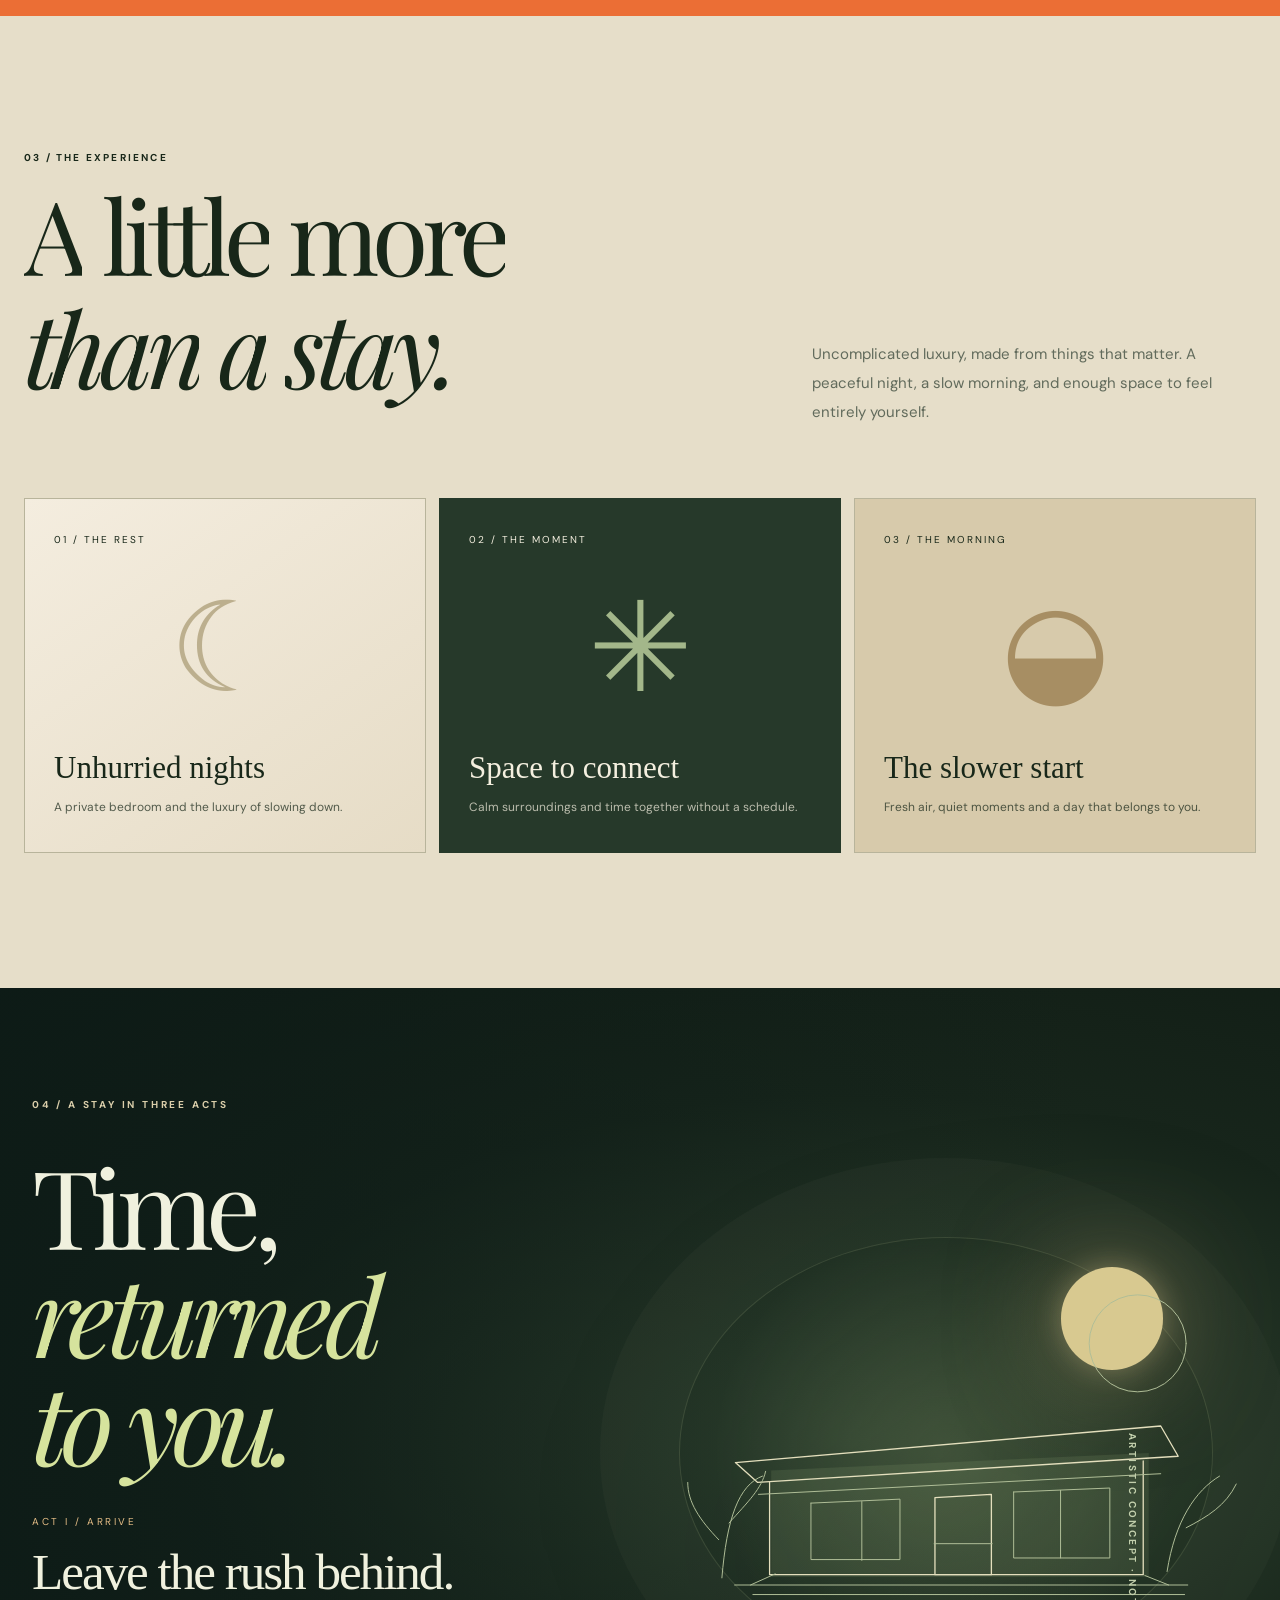
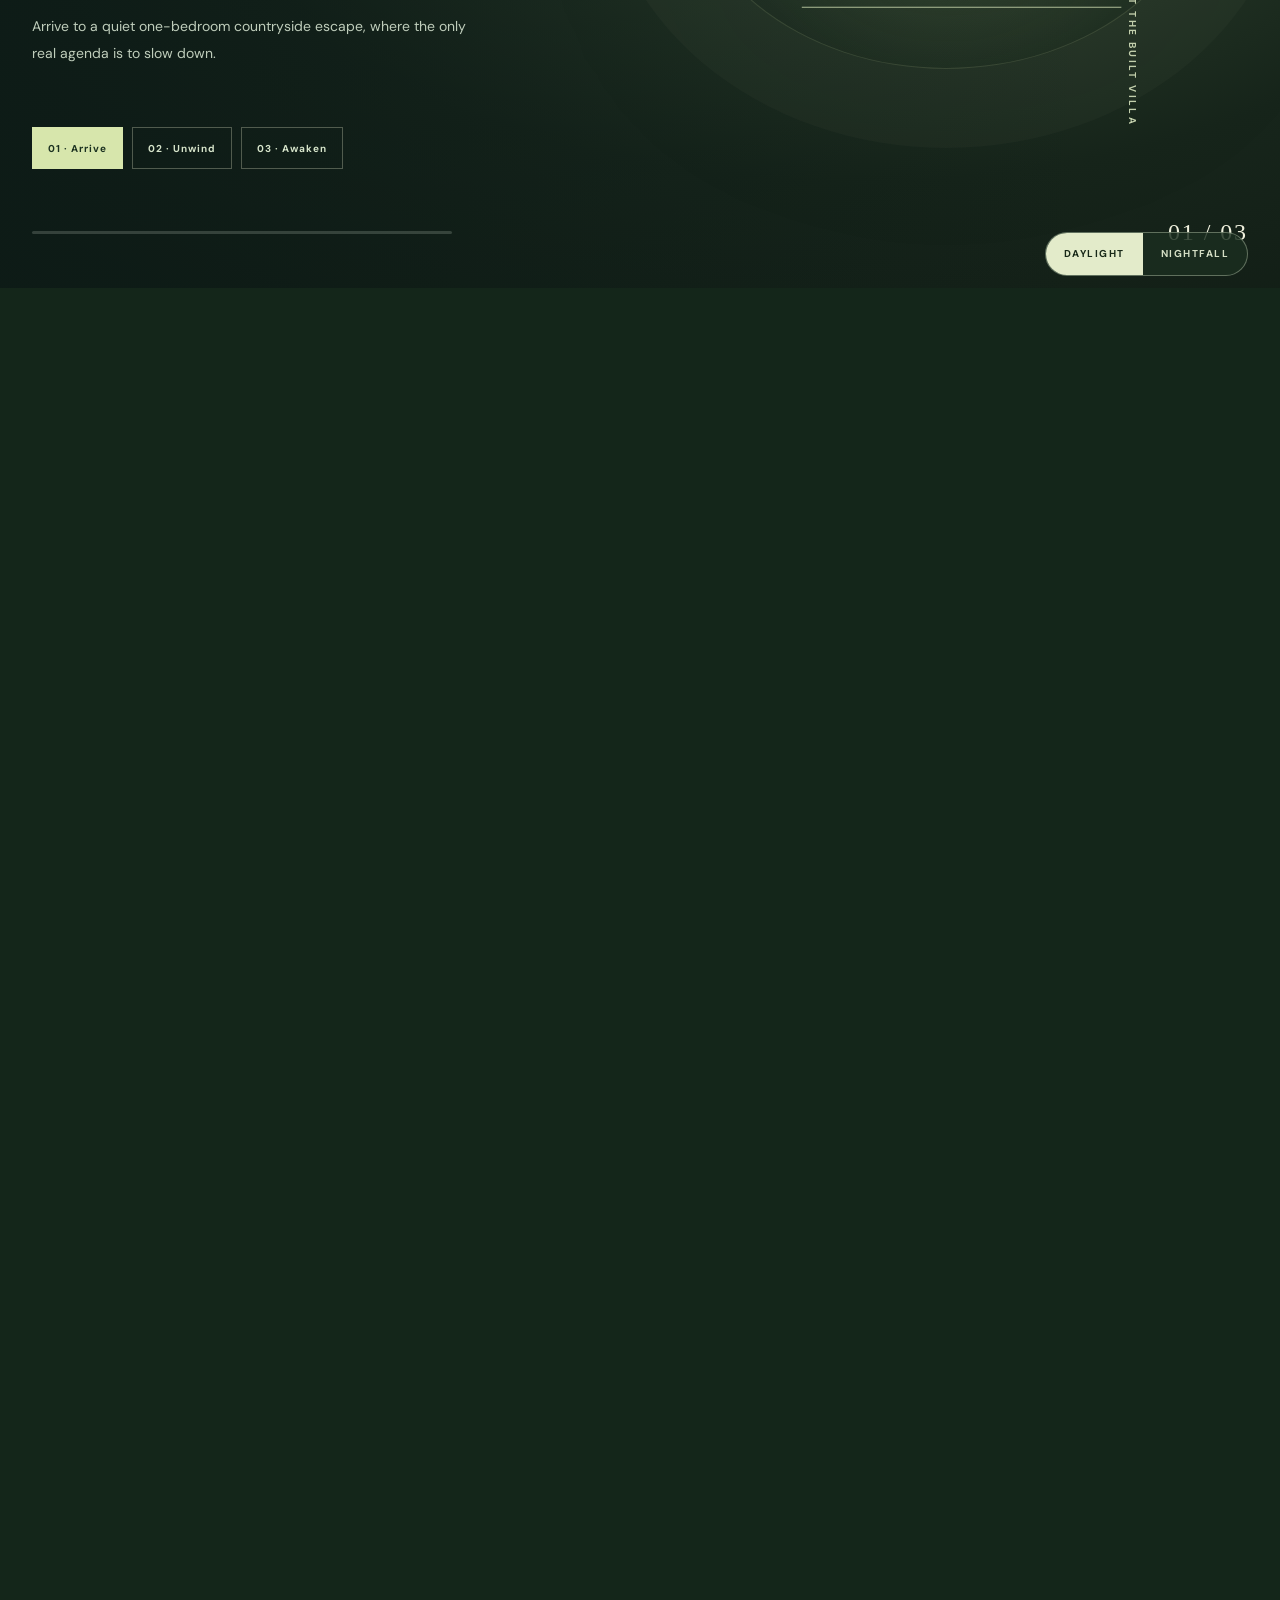
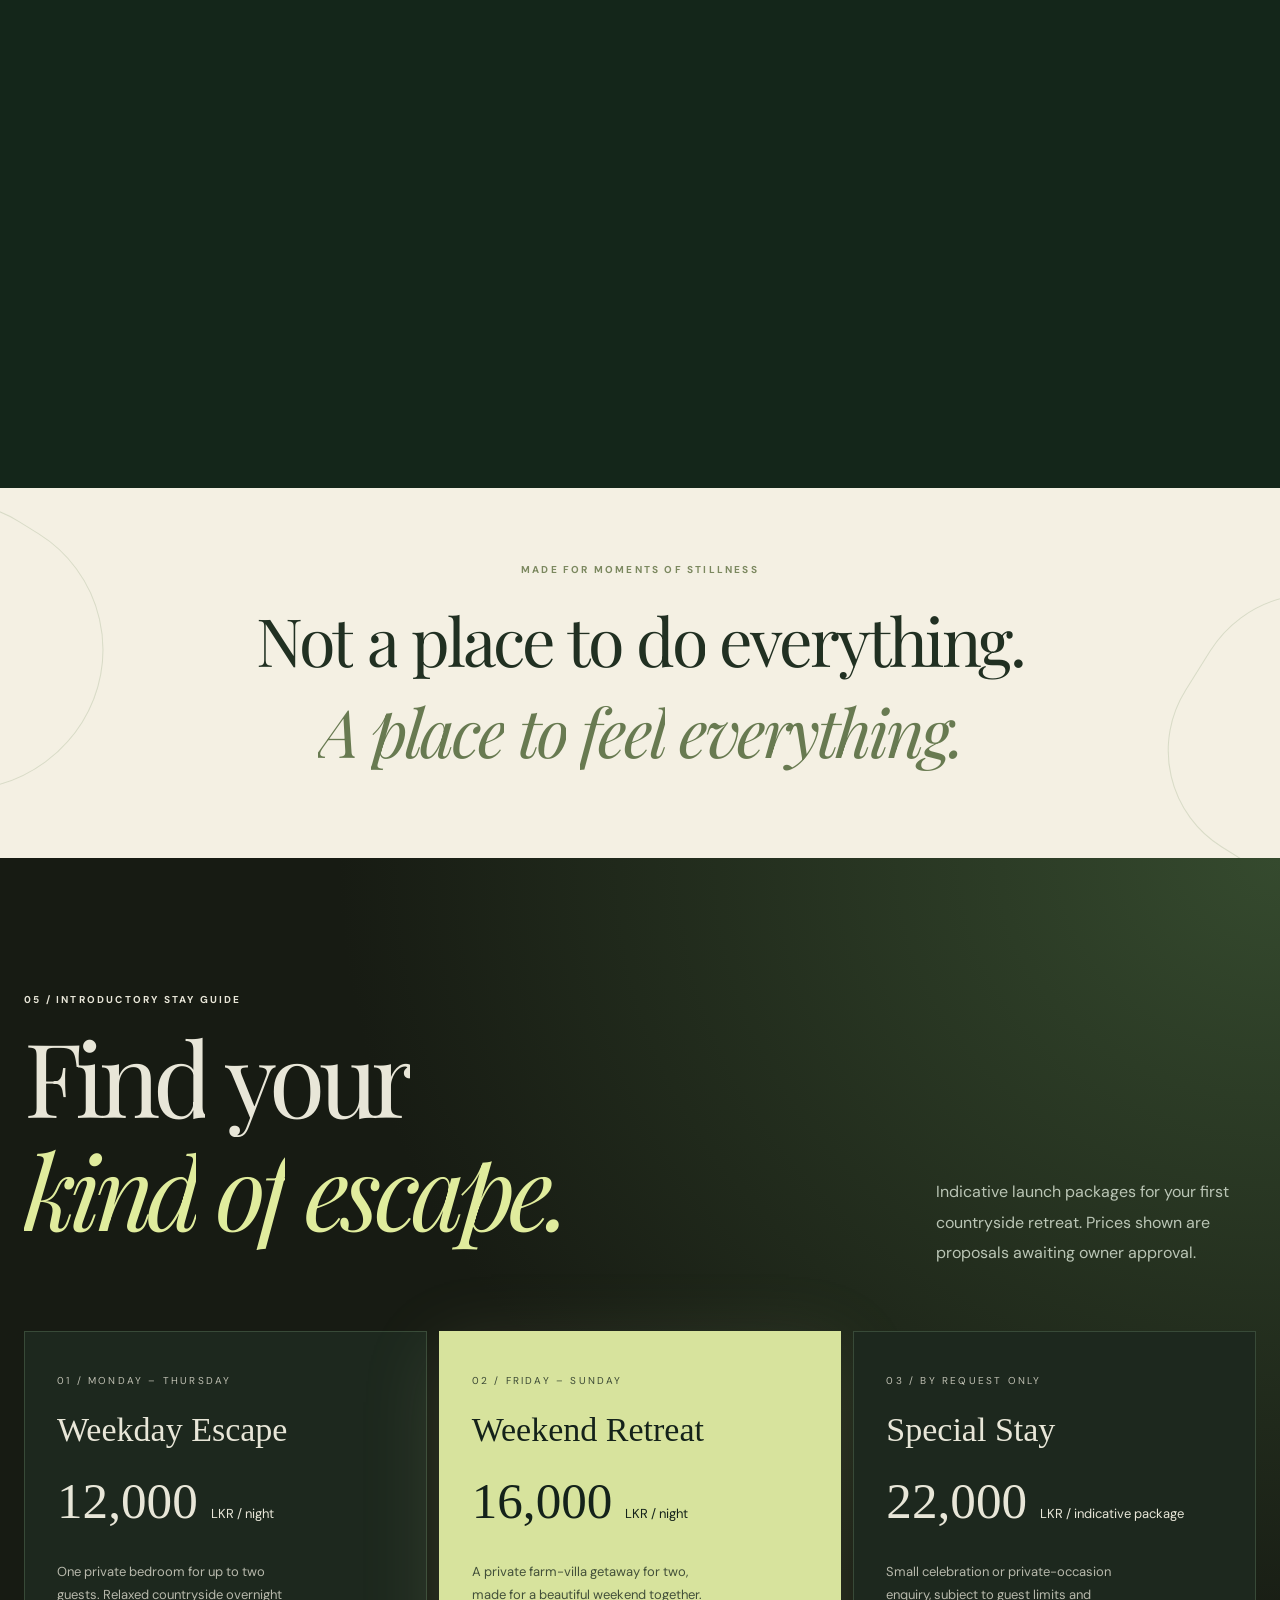
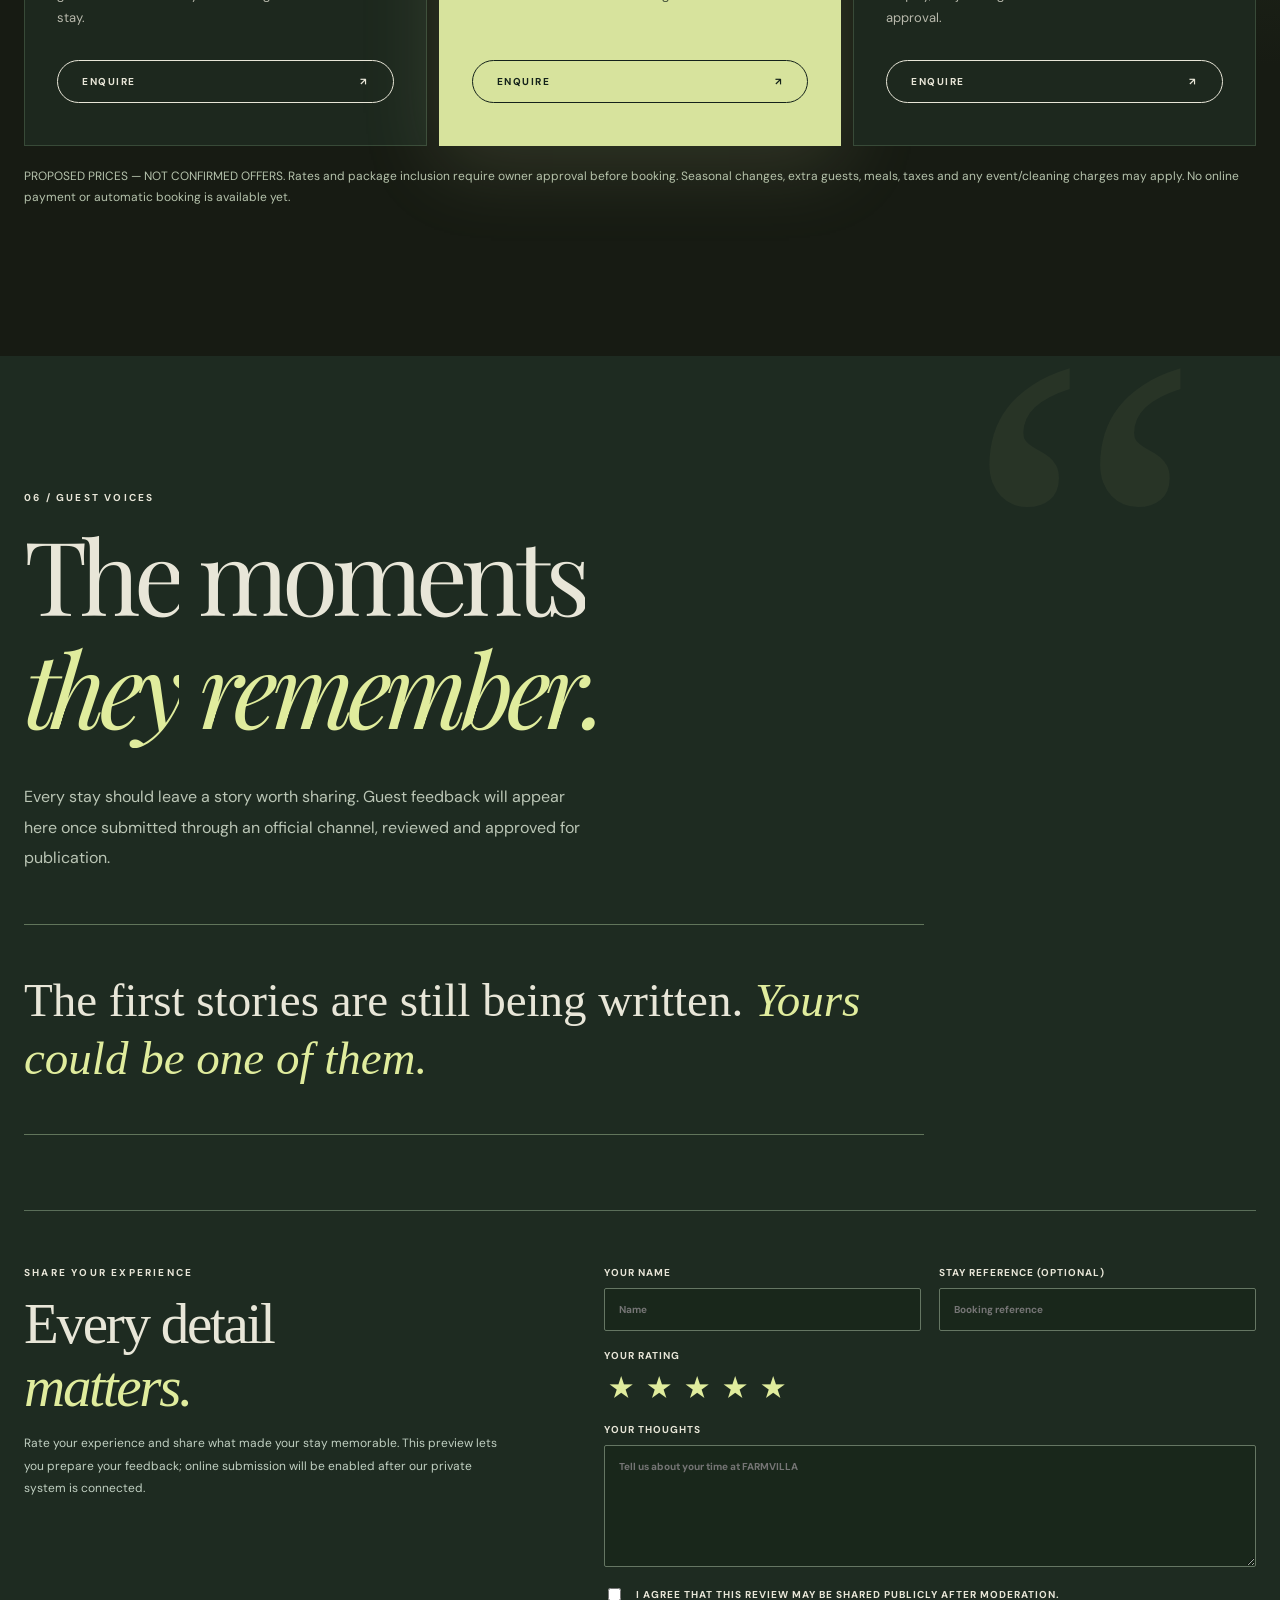
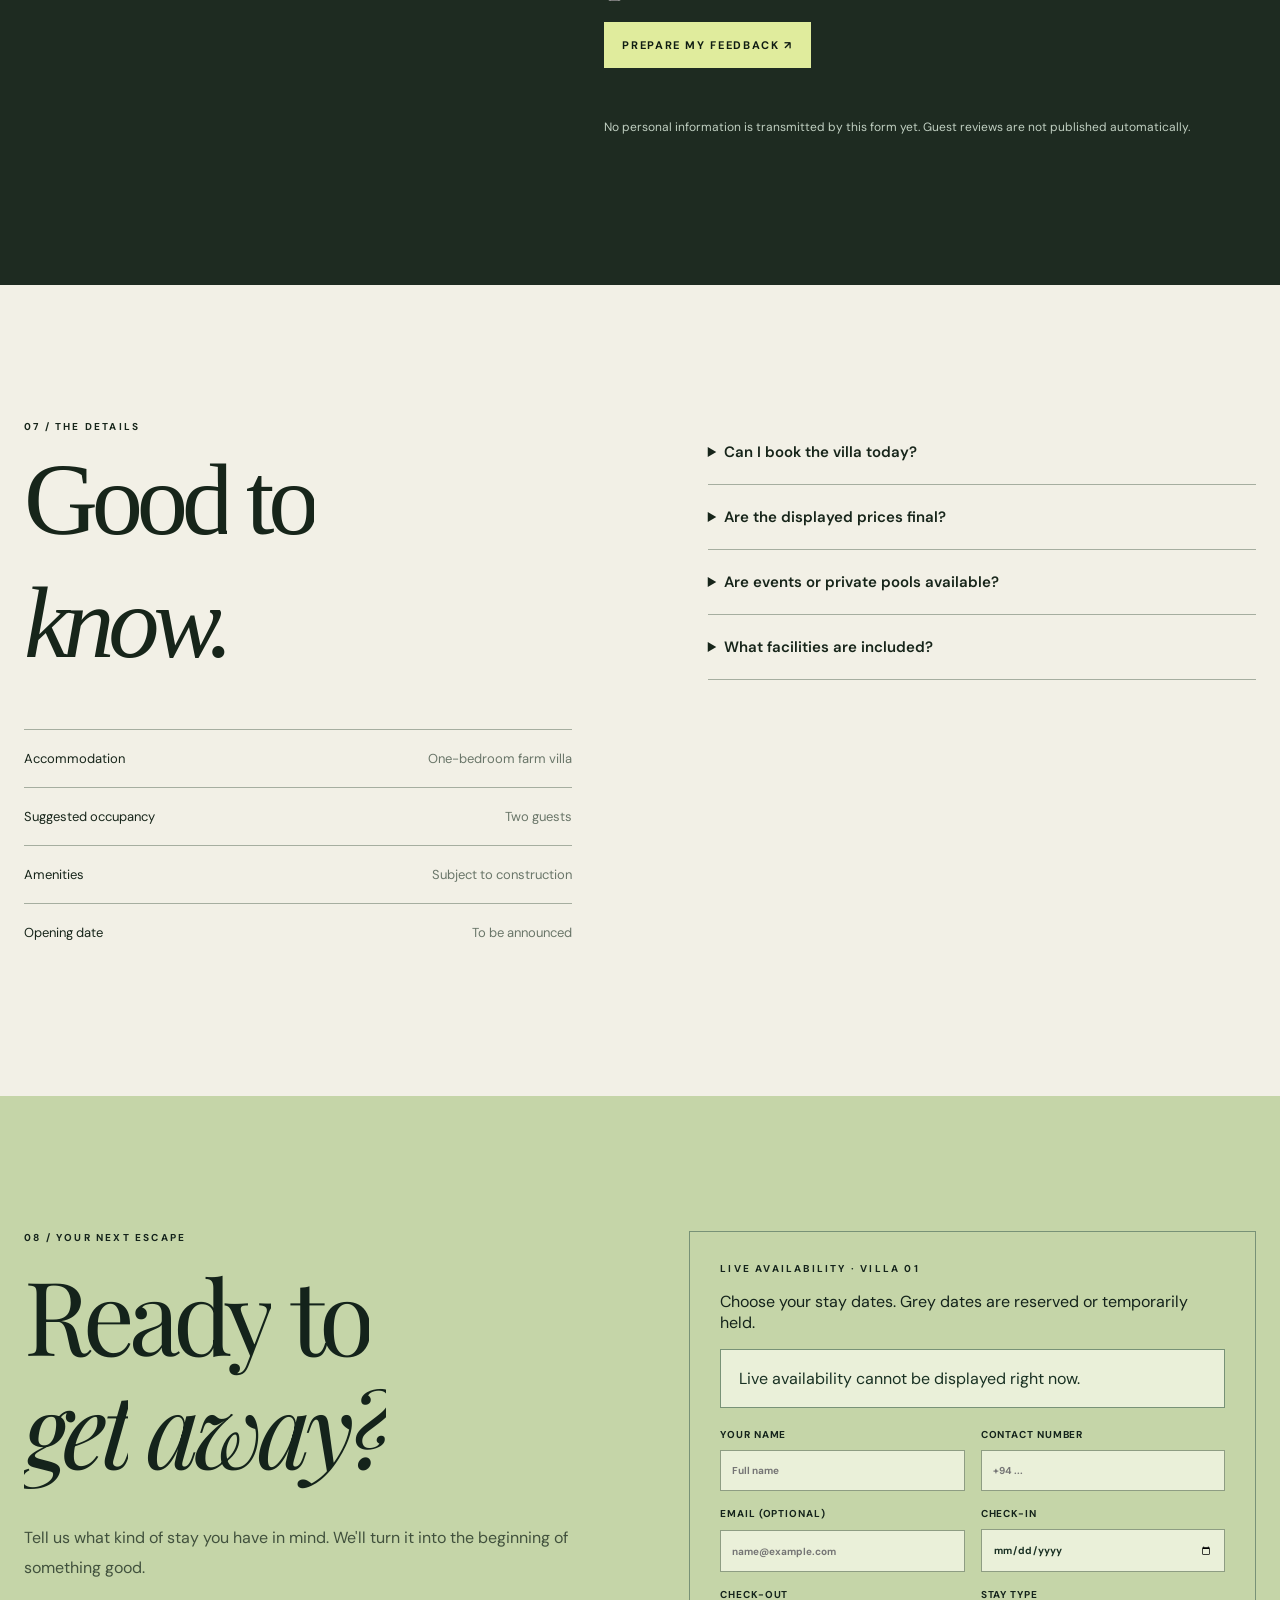
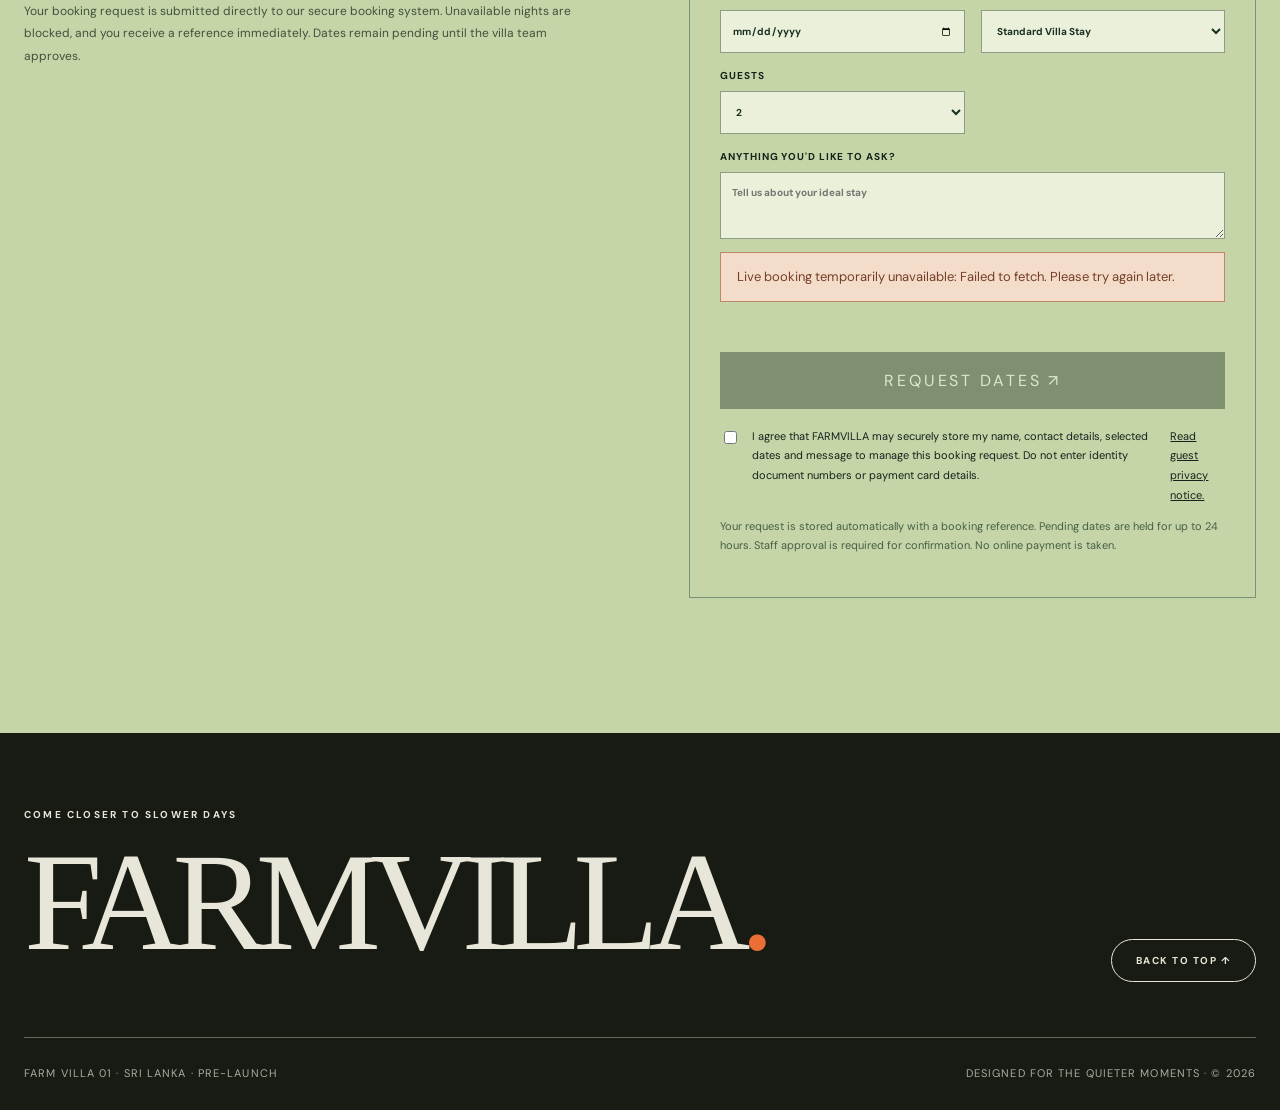
==== commit 1f9b48da: "Launch Motion V6: scroll-driven villa acts, kinetic architecture, daylight and nightfall controls" ====
--- a/index.html
+++ b/index.html
@@ -58,17 +58,17 @@
 
 /* Live reservation calendar */
 #fvCalendar{border:1px solid #789277;background:#eaf0d9;color:#193123;padding:18px;margin-bottom:20px;max-width:520px}.fv-calendar-top{display:flex;justify-content:space-between;align-items:center;gap:14px;margin-bottom:17px;font:400 23px Georgia,serif}.fv-calendar-top button{border:1px solid #7e9177;background:transparent;padding:9px 13px;min-width:43px}.fv-calendar-top button:disabled{opacity:.3;cursor:default}.fv-calendar-grid{display:grid;grid-template-columns:repeat(7,minmax(0,1fr));gap:5px}.fv-calendar-grid .fv-weekday{text-align:center;font-size:10px;padding:8px 0;color:#677861}.fv-day{min-height:38px;border:1px solid transparent;background:#d6e2c5;color:#253927;font-size:12px;padding:3px}.fv-day:hover:not(:disabled){border-color:#163026;background:#c6d992}.fv-day.fv-selected{background:#233e2b;color:#fff}.fv-day.fv-in-range{background:#b8cf9d}.fv-day.fv-unavailable,.fv-day:disabled{background:#d2d4cd;color:#8f978d;cursor:not-allowed;text-decoration:line-through}.fv-calendar-legend{font-size:11px;line-height:1.8;color:#536b4d;margin-top:12px}.fv-booking-status,.fv-price-quote{border:1px solid #809b75;padding:13px 16px;line-height:1.65;font-size:13px;background:#ecf3df;margin:13px 0}.fv-booking-status[data-state=error]{background:#f4dcca;border-color:#be8765;color:#743f27}.fv-booking-status[data-state=ok]{background:#d4ecc7;border-color:#6c9868;color:#214a2d}.fv-price-quote{background:transparent;border:0;padding:3px 0;font-weight:700}.booking form button:disabled{opacity:.4;cursor:not-allowed}.fv-receipt{background:#eaf0d9;border:1px solid #679569;padding:22px;margin-top:15px;color:#193122}.fv-receipt h3{font:400 29px Georgia,serif;margin-top:0}.fv-receipt .fv-ref{font:400 33px Georgia,serif;letter-spacing:.08em;word-break:break-word}.fv-receipt p{font-size:13px;line-height:1.9}.fv-receipt button{display:inline-block;width:auto;margin:10px 10px 0 0;font-size:11px}.fv-error{background:#f4dcca;color:#773826;padding:14px}
-.fv-consent{display:flex;gap:12px;align-items:flex-start;margin-top:18px;line-height:1.8;font-size:11px;text-transform:none!important;letter-spacing:0!important;font-weight:400!important}.fv-consent input{width:auto;flex:0 0 auto;margin-top:4px}.fv-consent a{text-decoration:underline}</style></head><body><div id="opening" aria-hidden="true"><div class="openingContent"><div class="mark">FARMVILLA<b>.</b></div><div class="micro">The art of staying still</div><div class="openingTrack"></div></div></div><div id="readProgress" aria-hidden="true"></div><div class="glow" aria-hidden="true" id="cursorGlow"></div>
+.fv-consent{display:flex;gap:12px;align-items:flex-start;margin-top:18px;line-height:1.8;font-size:11px;text-transform:none!important;letter-spacing:0!important;font-weight:400!important}.fv-consent input{width:auto;flex:0 0 auto;margin-top:4px}.fv-consent a{text-decoration:underline}</style><link rel="stylesheet" href="./motion-v6.css?v=1"></head><body><div class="mv6-spine" aria-hidden="true"><i></i></div><div id="opening" aria-hidden="true"><div class="openingContent"><div class="mark">FARMVILLA<b>.</b></div><div class="micro">The art of staying still</div><div class="openingTrack"></div></div></div><div id="readProgress" aria-hidden="true"></div><div class="glow" aria-hidden="true" id="cursorGlow"></div>
 <header><div class="wrap"><a class="brand" href="#home" aria-label="Farmvilla home">FARMVILLA<span style="color:var(--orange)">.</span></a><nav class="nav" aria-label="Main navigation"><a href="#story">Our story</a><a href="#stay">The villa</a><a href="#rates">Stay rates</a><a href="#feedback">Guest voices</a><a href="#faq">FAQs</a><a href="#enquire" class="pill">Enquire <span>↗</span></a></nav></div></header>
-<main><section class="hero" id="home"><canvas id="particles" aria-hidden="true"></canvas><div class="sculpture" aria-hidden="true"><div class="ring"></div><div class="ring"></div><div class="ring"></div><div class="core"></div></div><div class="sideNote" aria-hidden="true">A LITTLE CLOSER TO NATURE · VILLA 01</div><div class="wrap inner"><div class="caps eyebrow"><span class="dot"></span> PRIVATE FARM RETREAT · SRI LANKA</div><h1 class="serif">Somewhere<br><em class="movingword">slower<span class="accent">.</span></em></h1><p>One bedroom. Endless breathing room. A quiet little escape from the ordinary, designed for weekends worth remembering.</p><a href="#rates" class="pill">Explore stays <span>↗</span></a></div><div class="wrap bottomline"><span>FARMVILLA / NO. 01</span><span>SCROLL TO EXPLORE ↓</span></div></section>
+<main><section class="hero" id="home"><canvas id="particles" aria-hidden="true"></canvas><div class="mv6-corner" aria-hidden="true">01</div><div class="mv6-hero-label" aria-hidden="true">Scroll to discover</div><div class="sculpture" aria-hidden="true"><div class="ring"></div><div class="ring"></div><div class="ring"></div><div class="core"></div></div><div class="sideNote" aria-hidden="true">A LITTLE CLOSER TO NATURE · VILLA 01</div><div class="wrap inner"><div class="caps eyebrow"><span class="dot"></span> PRIVATE FARM RETREAT · SRI LANKA</div><h1 class="serif">Somewhere<br><em class="movingword">slower<span class="accent">.</span></em></h1><p>One bedroom. Endless breathing room. A quiet little escape from the ordinary, designed for weekends worth remembering.</p><a href="#journey" class="pill">Enter the experience <span>↗</span></a> <a href="#rates" style="margin-left:18px;font-size:11px;letter-spacing:.15em;text-transform:uppercase;text-decoration:underline;text-underline-offset:6px">View stay rates</a></div><div class="wrap bottomline"><span>FARMVILLA / NO. 01</span><span>SCROLL TO EXPLORE ↓</span></div></section>
 <div class="ticker" aria-hidden="true"><div><span>ONE VILLA · ONE STORY</span><span>THE ART OF SLOW LIVING</span><span>MADE FOR TWO</span><span>A LITTLE CLOSER TO NATURE</span><span>ONE VILLA · ONE STORY</span><span>THE ART OF SLOW LIVING</span><span>MADE FOR TWO</span><span>A LITTLE CLOSER TO NATURE</span></div></div>
 <section id="story" class="light section"><div class="wrap intro"><div class="reveal"><div class="caps">01 / THE STORY</div><h2 class="serif section-title">Not far away.<br><em>Far from ordinary.</em></h2></div><div class="reveal"><p class="lead">At FARMVILLA, luxury isn't about more. It's the comfort of a private bedroom, the freedom to unwind, a warm evening together and the quiet of the countryside. An intimate farm-stay idea made for two.</p></div></div><div class="outlineText" aria-hidden="true">SLOW.</div><div class="wrap features reveal"><div class="feature"><strong>01</strong><span>Private bedroom</span></div><div class="feature"><strong>01</strong><span>Private washroom</span></div><div class="feature"><strong>02</strong><span>Ideal guests</span></div><div class="feature"><strong>∞</strong><span>Quiet moments</span></div></div></section>
 <section class="chapter" id="stay"><div class="orbital" aria-hidden="true"></div><div class="wrap"><div class="caps reveal">02 / THE VILLA</div><h2 class="serif section-title reveal">A place to<br><em class="accent">feel at home.</em></h2><p class="lead reveal">Planned for Villa 01: a restful bedroom, private washroom, a compact kitchenette, wardrobe space and a peaceful outdoor sitting area. Individual pools and additional villas belong to a future phase.</p><a href="#enquire" class="pill reveal" style="margin-top:25px">Discover your stay ↗</a></div></section>
 <section class="section orange"><div class="wrap"><div class="caps reveal">A DIFFERENT PACE</div><h2 class="serif section-title reveal">Sleep in.<br>Slow down.<br><em>Stay a little.</em></h2><p class="lead reveal">The best plans are often the simplest: a long conversation, a little fresh air, and nowhere you need to be.</p></div></section>
-<section class="section" id="experience"><div class="wrap"><div class="experienceHeader"><div class="reveal"><div class="caps">03 / THE EXPERIENCE</div><h2 class="serif section-title">A little more<br><em>than a stay.</em></h2></div><p class="reveal">Uncomplicated luxury, made from things that matter. A peaceful night, a slow morning, and enough space to feel entirely yourself.</p></div><div class="experienceGrid"><article class="experienceTile reveal"><div class="number">01 / THE REST</div><div class="symbol" aria-hidden="true">☾</div><div><h3>Unhurried nights</h3><p>A private bedroom and the luxury of slowing down.</p></div></article><article class="experienceTile reveal"><div class="number">02 / THE MOMENT</div><div class="symbol" aria-hidden="true">✳</div><div><h3>Space to connect</h3><p>Calm surroundings and time together without a schedule.</p></div></article><article class="experienceTile reveal"><div class="number">03 / THE MORNING</div><div class="symbol" aria-hidden="true">◒</div><div><h3>The slower start</h3><p>Fresh air, quiet moments and a day that belongs to you.</p></div></article></div></div></section><section class="section" id="rates"><div class="wrap"><div class="rateshead"><div><div class="caps reveal">04 / INTRODUCTORY STAY GUIDE</div><h2 class="serif section-title reveal">Find your<br><em style="color:var(--acid)">kind of escape.</em></h2></div><p class="lead reveal" style="max-width:320px">Indicative launch packages for your first countryside retreat. Prices shown are proposals awaiting owner approval.</p></div><div class="rates"><article class="rate reveal magpanel"><div class="smallcaps">01 / Monday – Thursday</div><h3>Weekday Escape</h3><div class="price"><span data-public-rate="weekday">12,000</span> <small>LKR / night</small></div><p>One private bedroom for up to two guests. Relaxed countryside overnight stay.</p><a class="pill" href="#enquire" data-package="Weekday Escape">Enquire <span>↗</span></a></article><article class="rate focus reveal magpanel"><div class="smallcaps">02 / Friday – Sunday</div><h3>Weekend Retreat</h3><div class="price"><span data-public-rate="weekend">16,000</span> <small>LKR / night</small></div><p>A private farm-villa getaway for two, made for a beautiful weekend together.</p><a class="pill" href="#enquire" data-package="Weekend Retreat">Enquire <span>↗</span></a></article><article class="rate reveal"><div class="smallcaps">03 / By request only</div><h3>Special Stay</h3><div class="price"><span data-public-rate="special">22,000</span> <small>LKR / indicative package</small></div><p>Small celebration or private-occasion enquiry, subject to guest limits and approval.</p><a class="pill" href="#enquire" data-package="Special Stay">Enquire <span>↗</span></a></article></div><p class="ratesnote">PROPOSED PRICES — NOT CONFIRMED OFFERS. Rates and package inclusion require owner approval before booking. Seasonal changes, extra guests, meals, taxes and any event/cleaning charges may apply. No online payment or automatic booking is available yet.</p></div></section>
-<section class="section testimonials" id="feedback"><div class="wrap"><div class="caps reveal">05 / GUEST VOICES</div><h2 class="serif section-title reveal">The moments<br><em style="color:var(--acid)">they remember.</em></h2><p class="lead reveal">Every stay should leave a story worth sharing. Guest feedback will appear here once submitted through an official channel, reviewed and approved for publication.</p><div class="reviewGrid" id="reviewGrid"><div class="reviewEmpty">The first stories are still being written. <em style="color:var(--acid)">Yours could be one of them.</em></div></div><div class="reviewForm"><div class="reveal"><div class="caps">SHARE YOUR EXPERIENCE</div><h3>Every detail<br><em style="color:var(--acid)">matters.</em></h3><p>Rate your experience and share what made your stay memorable. This preview lets you prepare your feedback; online submission will be enabled after our private system is connected.</p></div><form id="feedbackForm" class="reveal"><label>Your name<input name="Guest" required maxlength="65" placeholder="Name"></label><label>Stay reference (optional)<input name="Reference" maxlength="50" placeholder="Booking reference"></label><label class="full">Your rating<span class="ratingButtons" role="group" aria-label="Select rating from one to five stars"><button type="button" data-star="1" aria-label="1 star">★</button><button type="button" data-star="2" aria-label="2 stars">★</button><button type="button" data-star="3" aria-label="3 stars">★</button><button type="button" data-star="4" aria-label="4 stars">★</button><button type="button" data-star="5" aria-label="5 stars">★</button></span><input type="hidden" name="Rating" id="feedbackRating" value="5"></label><label class="full">Your thoughts<textarea name="Feedback" required maxlength="700" placeholder="Tell us about your time at FARMVILLA"></textarea></label><label class="full" style="display:flex;flex-direction:row;align-items:center;gap:12px"><input type="checkbox" name="Publish permission" value="Yes" style="width:auto" required>I agree that this review may be shared publicly after moderation.</label><div class="full"><button type="submit">Prepare my feedback ↗</button></div><div id="feedbackResult" class="full" role="status" aria-live="polite"></div><p class="mutedNote full">No personal information is transmitted by this form yet. Guest reviews are not published automatically.</p></form></div></div></section>
-<section class="section light" id="faq"><div class="wrap details"><div class="reveal"><div class="caps">06 / THE DETAILS</div><h2 class="bigquestion">Good to<br><em>know.</em></h2><div class="listrow">Accommodation <span>One-bedroom farm villa</span></div><div class="listrow">Suggested occupancy <span>Two guests</span></div><div class="listrow">Amenities <span>Subject to construction</span></div><div class="listrow">Opening date <span>To be announced</span></div></div><div class="reveal"><details class="faq"><summary>Can I book the villa today?</summary><p>The villa is in pre-launch planning. Enquiries are expressions of interest only and do not reserve dates.</p></details><details class="faq"><summary>Are the displayed prices final?</summary><p>No. These are proposed introductory rates and must be confirmed by the villa owner.</p></details><details class="faq"><summary>Are events or private pools available?</summary><p>Special occasions are by enquiry and approval only. Individual private pools are a future concept, not an available facility.</p></details><details class="faq"><summary>What facilities are included?</summary><p>The planned villa has one bedroom, washroom, kitchenette and wardrobe. Exact amenities will be confirmed before opening.</p></details></div></div></section>
-<section id="enquire" class="section booking"><div class="wrap bookinglayout"><div class="reveal"><div class="caps">07 / YOUR NEXT ESCAPE</div><h2 class="serif section-title">Ready to<br><em>get away?</em></h2><p class="lead">Tell us what kind of stay you have in mind. We'll turn it into the beginning of something good.</p><p class="lead" style="font-size:12px">Your booking request is submitted directly to our secure booking system. Unavailable nights are blocked, and you receive a reference immediately. Dates remain pending until the villa team approves.</p></div><form id="enquiry" class="form reveal">
+<section class="section" id="experience"><div class="wrap"><div class="experienceHeader"><div class="reveal"><div class="caps">03 / THE EXPERIENCE</div><h2 class="serif section-title">A little more<br><em>than a stay.</em></h2></div><p class="reveal">Uncomplicated luxury, made from things that matter. A peaceful night, a slow morning, and enough space to feel entirely yourself.</p></div><div class="experienceGrid"><article class="experienceTile reveal"><div class="number">01 / THE REST</div><div class="symbol" aria-hidden="true">☾</div><div><h3>Unhurried nights</h3><p>A private bedroom and the luxury of slowing down.</p></div></article><article class="experienceTile reveal"><div class="number">02 / THE MOMENT</div><div class="symbol" aria-hidden="true">✳</div><div><h3>Space to connect</h3><p>Calm surroundings and time together without a schedule.</p></div></article><article class="experienceTile reveal"><div class="number">03 / THE MORNING</div><div class="symbol" aria-hidden="true">◒</div><div><h3>The slower start</h3><p>Fresh air, quiet moments and a day that belongs to you.</p></div></article></div></div></section><section class="mv6-journey" id="journey" aria-label="FARMVILLA stay experience"><div class="mv6-sticky" data-stage="0" data-time="day"><div class="mv6-noise" aria-hidden="true"></div><div class="mv6-shell"><div class="mv6-copy"><div class="mv6-header">04 / A STAY IN THREE ACTS</div><h2 class="mv6-title">Time,<br><em>returned<br>to you.</em></h2><div class="mv6-stage-copy"><article class="mv6-phase" data-phase="0"><span class="mv6-phase-number">ACT I / ARRIVE</span><h3>Leave the rush behind.</h3><p>Arrive to a quiet one-bedroom countryside escape, where the only real agenda is to slow down.</p></article><article class="mv6-phase" data-phase="1"><span class="mv6-phase-number">ACT II / UNWIND</span><h3>Make space for nothing.</h3><p>Long conversations, a little fresh air, and your own private place to recharge. This is time designed around you.</p></article><article class="mv6-phase" data-phase="2"><span class="mv6-phase-number">ACT III / AWAKEN</span><h3>Wake without a hurry.</h3><p>Unfold the morning at your own pace. The feeling of a weekend that lasted a little longer.</p></article></div><div class="mv6-phases-nav" aria-label="Explore the stay moments"><button type="button" aria-current="step">01 · Arrive</button><button type="button" aria-current="false">02 · Unwind</button><button type="button" aria-current="false">03 · Awaken</button></div></div><div class="mv6-art" aria-hidden="true"><div class="mv6-halo"></div><div class="mv6-stars"><i></i><i></i><i></i><i></i><i></i><i></i></div><svg class="mv6-architecture" viewBox="0 0 760 520" fill="none" xmlns="http://www.w3.org/2000/svg"><path class="m6-glow" d="M160 285 L635 263 L635 419 L160 419Z"/><path class="m6-draw" d="M115 275 L650 229 L672 267 L143 300Z"/><path class="m6-draw" d="M158 300 L158 416 L628 416 L628 273"/><path class="m6-draw m6-secondary" d="M144 315 L650 289 M114 429 H684"/><path class="m6-draw m6-secondary" d="M210 326 L322 321 L322 397 L210 397Z M465 312 L586 307 L586 395 L465 395Z"/><path class="m6-draw" d="M366 319 L437 315 L437 416 L366 416Z"/><path class="m6-draw m6-secondary" d="M274 324 V398 M524 310 V395 M365 377 H438 M165 415 L134 429 M630 417 L660 429"/><path class="m6-draw m6-secondary" d="M98 420 C104 346 119 303 149 292 M94 372 C70 347 55 325 55 300 M107 351 C131 324 148 308 153 286"/><path class="m6-draw m6-secondary" d="M658 412 C668 348 694 310 724 292 M682 357 C709 343 732 329 745 302"/><path class="m6-draw m6-secondary" d="M137 441 H680 M199 457 H600"/><circle class="m6-draw m6-secondary" cx="621" cy="125" r="61"/></svg></div><div class="mv6-caption">ARTISTIC CONCEPT · NOT THE BUILT VILLA</div><div class="mv6-stage-bottom"><div class="mv6-timeline" aria-hidden="true"><i></i></div><div id="mv6-count" class="mv6-count">01 / 03</div></div><div class="mv6-time-toggle" role="group" aria-label="Switch architectural illustration between day and night"><button type="button" data-time="day" aria-pressed="true">Daylight</button><button type="button" data-time="night" aria-pressed="false">Nightfall</button></div></div></div></section><section class="mv6-between" aria-label="Farmvilla philosophy"><div><div class="caps">MADE FOR MOMENTS OF STILLNESS</div><p>Not a place to do everything.<br><em>A place to feel everything.</em></p></div></section><section class="section" id="rates"><div class="wrap"><div class="rateshead"><div><div class="caps reveal">05 / INTRODUCTORY STAY GUIDE</div><h2 class="serif section-title reveal">Find your<br><em style="color:var(--acid)">kind of escape.</em></h2></div><p class="lead reveal" style="max-width:320px">Indicative launch packages for your first countryside retreat. Prices shown are proposals awaiting owner approval.</p></div><div class="rates"><article class="rate reveal magpanel"><div class="smallcaps">01 / Monday – Thursday</div><h3>Weekday Escape</h3><div class="price"><span data-public-rate="weekday">12,000</span> <small>LKR / night</small></div><p>One private bedroom for up to two guests. Relaxed countryside overnight stay.</p><a class="pill" href="#enquire" data-package="Weekday Escape">Enquire <span>↗</span></a></article><article class="rate focus reveal magpanel"><div class="smallcaps">02 / Friday – Sunday</div><h3>Weekend Retreat</h3><div class="price"><span data-public-rate="weekend">16,000</span> <small>LKR / night</small></div><p>A private farm-villa getaway for two, made for a beautiful weekend together.</p><a class="pill" href="#enquire" data-package="Weekend Retreat">Enquire <span>↗</span></a></article><article class="rate reveal"><div class="smallcaps">03 / By request only</div><h3>Special Stay</h3><div class="price"><span data-public-rate="special">22,000</span> <small>LKR / indicative package</small></div><p>Small celebration or private-occasion enquiry, subject to guest limits and approval.</p><a class="pill" href="#enquire" data-package="Special Stay">Enquire <span>↗</span></a></article></div><p class="ratesnote">PROPOSED PRICES — NOT CONFIRMED OFFERS. Rates and package inclusion require owner approval before booking. Seasonal changes, extra guests, meals, taxes and any event/cleaning charges may apply. No online payment or automatic booking is available yet.</p></div></section>
+<section class="section testimonials" id="feedback"><div class="wrap"><div class="caps reveal">06 / GUEST VOICES</div><h2 class="serif section-title reveal">The moments<br><em style="color:var(--acid)">they remember.</em></h2><p class="lead reveal">Every stay should leave a story worth sharing. Guest feedback will appear here once submitted through an official channel, reviewed and approved for publication.</p><div class="reviewGrid" id="reviewGrid"><div class="reviewEmpty">The first stories are still being written. <em style="color:var(--acid)">Yours could be one of them.</em></div></div><div class="reviewForm"><div class="reveal"><div class="caps">SHARE YOUR EXPERIENCE</div><h3>Every detail<br><em style="color:var(--acid)">matters.</em></h3><p>Rate your experience and share what made your stay memorable. This preview lets you prepare your feedback; online submission will be enabled after our private system is connected.</p></div><form id="feedbackForm" class="reveal"><label>Your name<input name="Guest" required maxlength="65" placeholder="Name"></label><label>Stay reference (optional)<input name="Reference" maxlength="50" placeholder="Booking reference"></label><label class="full">Your rating<span class="ratingButtons" role="group" aria-label="Select rating from one to five stars"><button type="button" data-star="1" aria-label="1 star">★</button><button type="button" data-star="2" aria-label="2 stars">★</button><button type="button" data-star="3" aria-label="3 stars">★</button><button type="button" data-star="4" aria-label="4 stars">★</button><button type="button" data-star="5" aria-label="5 stars">★</button></span><input type="hidden" name="Rating" id="feedbackRating" value="5"></label><label class="full">Your thoughts<textarea name="Feedback" required maxlength="700" placeholder="Tell us about your time at FARMVILLA"></textarea></label><label class="full" style="display:flex;flex-direction:row;align-items:center;gap:12px"><input type="checkbox" name="Publish permission" value="Yes" style="width:auto" required>I agree that this review may be shared publicly after moderation.</label><div class="full"><button type="submit">Prepare my feedback ↗</button></div><div id="feedbackResult" class="full" role="status" aria-live="polite"></div><p class="mutedNote full">No personal information is transmitted by this form yet. Guest reviews are not published automatically.</p></form></div></div></section>
+<section class="section light" id="faq"><div class="wrap details"><div class="reveal"><div class="caps">07 / THE DETAILS</div><h2 class="bigquestion">Good to<br><em>know.</em></h2><div class="listrow">Accommodation <span>One-bedroom farm villa</span></div><div class="listrow">Suggested occupancy <span>Two guests</span></div><div class="listrow">Amenities <span>Subject to construction</span></div><div class="listrow">Opening date <span>To be announced</span></div></div><div class="reveal"><details class="faq"><summary>Can I book the villa today?</summary><p>The villa is in pre-launch planning. Enquiries are expressions of interest only and do not reserve dates.</p></details><details class="faq"><summary>Are the displayed prices final?</summary><p>No. These are proposed introductory rates and must be confirmed by the villa owner.</p></details><details class="faq"><summary>Are events or private pools available?</summary><p>Special occasions are by enquiry and approval only. Individual private pools are a future concept, not an available facility.</p></details><details class="faq"><summary>What facilities are included?</summary><p>The planned villa has one bedroom, washroom, kitchenette and wardrobe. Exact amenities will be confirmed before opening.</p></details></div></div></section>
+<section id="enquire" class="section booking"><div class="wrap bookinglayout"><div class="reveal"><div class="caps">08 / YOUR NEXT ESCAPE</div><h2 class="serif section-title">Ready to<br><em>get away?</em></h2><p class="lead">Tell us what kind of stay you have in mind. We'll turn it into the beginning of something good.</p><p class="lead" style="font-size:12px">Your booking request is submitted directly to our secure booking system. Unavailable nights are blocked, and you receive a reference immediately. Dates remain pending until the villa team approves.</p></div><form id="enquiry" class="form reveal">
 <div class="fv-booking-heading"><div class="caps">LIVE AVAILABILITY · VILLA 01</div><p>Choose your stay dates. Grey dates are reserved or temporarily held.</p></div>
 <div id="fvCalendar" aria-label="Villa availability calendar"><p>Loading live availability…</p></div>
 <div class="fields"><label>Your name<input required name="Name" maxlength="100" placeholder="Full name"></label><label>Contact number<input required name="Phone" type="tel" maxlength="30" placeholder="+94 ..."></label><label>Email (optional)<input name="Email" type="email" maxlength="150" placeholder="name@example.com"></label><label>Check-in<input required name="Check-in" type="date" id="arrival"></label><label>Check-out<input required name="Check-out" type="date" id="departure"></label><label>Stay type<select name="Package" id="package"><option>Standard Villa Stay</option><option>Special Stay</option></select></label><label>Guests<select name="Guests"><option>1</option><option selected>2</option><option>3 — approval required</option><option>4 — approval required</option></select></label><label class="full">Anything you'd like to ask?<textarea name="Notes" rows="3" maxlength="500" placeholder="Tell us about your ideal stay"></textarea></label></div><p id="fvAvailability" class="fv-booking-status" role="status" aria-live="polite">Checking availability…</p><p id="fvQuote" class="fv-price-quote"></p><button type="submit" disabled>Request dates ↗</button><label class="fv-consent"><input type="checkbox" id="fvConsent" required> I agree that FARMVILLA may securely store my name, contact details, selected dates and message to manage this booking request. Do not enter identity document numbers or payment card details. <a href="./privacy.html" target="_blank" rel="noopener noreferrer">Read guest privacy notice.</a></label><p class="note">Your request is stored automatically with a booking reference. Pending dates are held for up to 24 hours. Staff approval is required for confirmation. No online payment is taken.</p><div id="result" role="status" aria-live="polite"></div></form></div></section></main>
@@ -91,4 +91,4 @@
 const a=document.getElementById('arrival'),d=document.getElementById('departure');const today=new Date();today.setMinutes(today.getMinutes()-today.getTimezoneOffset());a.min=today.toISOString().slice(0,10);d.min=a.min;a.addEventListener('change',()=>{if(!a.value)return;const t=new Date(a.value+'T12:00:00');t.setDate(t.getDate()+1);const min=[t.getFullYear(),String(t.getMonth()+1).padStart(2,'0'),String(t.getDate()).padStart(2,'0')].join('-');d.min=min;if(!d.value||d.value<min)d.value=min});
 document.getElementById('enquiry').addEventListener('submit',e=>{e.preventDefault();if(d.value<=a.value){alert('Check-out must be after check-in');return}const text='FARMVILLA 01 — PRE-LAUNCH ENQUIRY\n'+[...new FormData(e.target)].map(([k,v])=>k+': '+v).join('\n')+'\nRates are indicative and subject to confirmation.';const el=document.getElementById('result');el.className='result';el.textContent='Your message is ready to copy (not yet sent):\n\n'+text;const b=document.createElement('button');b.type='button';b.textContent='Copy enquiry';b.onclick=async()=>{try{await navigator.clipboard.writeText(text);b.textContent='Copied ✓'}catch{b.textContent='Select the text above to copy'}};el.appendChild(b)});
 if(reduced)return;const canvas=document.getElementById('particles'),ctx=canvas.getContext('2d');if(!ctx)return;let W=0,H=0,points=[],raf=0,visible=true,mouse={x:-999,y:-999};const resize=()=>{const dpr=Math.min(devicePixelRatio||1,2);W=canvas.clientWidth;H=canvas.clientHeight;canvas.width=Math.round(W*dpr);canvas.height=Math.round(H*dpr);ctx.setTransform(dpr,0,0,dpr,0,0);const count=Math.min(540,Math.floor(W*H/1700));points=Array.from({length:count},(_,i)=>({seed:i*.6180339,angle:Math.random()*Math.PI*2,r:Math.sqrt(Math.random()),offset:Math.random()*7,speed:.15+Math.random()*.32,size:Math.random()*1.6+.55}))};resize();addEventListener('resize',resize,{passive:true});canvas.addEventListener('pointermove',e=>{const r=canvas.getBoundingClientRect();mouse.x=e.clientX-r.left;mouse.y=e.clientY-r.top});canvas.addEventListener('pointerleave',()=>mouse={x:-999,y:-999});const visibility=()=>{visible=!document.hidden};document.addEventListener('visibilitychange',visibility);let t=0;function draw(){raf=requestAnimationFrame(draw);if(!visible)return;t+=.005;ctx.clearRect(0,0,W,H);const cx=W*.72,cy=H*.51,radius=Math.min(W*.32,H*.45);ctx.beginPath();ctx.ellipse(cx,cy,radius*1.2,radius*.96,0,0,Math.PI*2);ctx.strokeStyle='rgba(219,239,154,.13)';ctx.lineWidth=1;ctx.stroke();for(const p of points){const angle=p.angle+t*p.speed;const shape=.78+.2*Math.sin(p.angle*3+t*.65)+.07*Math.cos(p.angle*7-t);let x=cx+Math.cos(angle)*p.r*radius*1.17*shape;let y=cy+Math.sin(angle)*p.r*radius*.93*shape;const dx=x-mouse.x,dy=y-mouse.y,dist=Math.hypot(dx,dy);if(dist<105){const f=(105-dist)/105;x+=dx/(dist||1)*f*22;y+=dy/(dist||1)*f*22}const alpha=.18+.6*(1-p.r);ctx.fillStyle=(p.seed%1>.82?'rgba(235,110,53,':'rgba(216,234,153,')+alpha+')';ctx.beginPath();ctx.arc(x,y,p.size,0,Math.PI*2);ctx.fill()}}draw()})();
-</script><script src="./booking-live.js" defer></script></body></html>+</script><script src="./booking-live.js" defer></script><script src="./motion-v6.js?v=1" defer></script></body></html>
--- a/motion-v6.css
+++ b/motion-v6.css
@@ -0,0 +1,76 @@
+/* FARMVILLA | Motion Atelier V6. Original, photo-free luxury interactions. */
+:root{--m6-cream:#f4f0e3;--m6-brass:#d8c296;--m6-night:#101a13;--m6-fern:#23392a}
+html{scroll-padding-top:84px}
+body{--m6-scroll:0}
+body.mv6-active #home{background:radial-gradient(ellipse at 69% 55%,#3c4e35 0%,#17231b 44%,#101710 100%)}
+.mv6-spine{pointer-events:none;position:fixed;right:0;top:0;bottom:0;width:3px;background:#c5d7991b;z-index:45}
+.mv6-spine>i{display:block;height:calc(var(--m6-scroll)*100%);background:linear-gradient(#e5d2a6,#d5ed95,#eb7548);box-shadow:0 0 11px #e7dfa04d}
+.mv6-corner{position:absolute;z-index:3;pointer-events:none;right:3%;bottom:10%;border:1px solid #cfd5ac75;width:110px;height:110px;border-radius:50%;display:grid;place-items:center;color:#ecedcf;font:400 11px Georgia,serif;letter-spacing:.15em;animation:mv6Rotate 23s linear infinite}
+.mv6-corner:before,.mv6-corner:after{content:"";position:absolute;inset:15px;border-radius:50%;border:1px dashed #cfd5ac4d}.mv6-corner:after{inset:35px;border-style:solid}
+#home .wrap.inner{will-change:transform}
+.mv6-hero-label{position:absolute;z-index:3;left:50%;bottom:7%;width:120px;height:34px;transform:translateX(-50%);display:flex;flex-direction:column;align-items:center;gap:12px;font:700 9px "DM Sans",sans-serif;text-transform:uppercase;letter-spacing:.18em;color:#dbe6bf}
+.mv6-hero-label:after{content:"";width:1px;height:34px;background:linear-gradient(#e0ec9d,transparent);animation:mv6Drop 2s ease-in-out infinite}
+@keyframes mv6Drop{0%,100%{transform:scaleY(.35);transform-origin:top;opacity:.6}50%{transform:scaleY(1);opacity:1}}
+@keyframes mv6Rotate{to{transform:rotate(360deg)}}
+.mv6-word{display:inline-block;white-space:pre;overflow:hidden;vertical-align:baseline;padding-bottom:.1em;margin-bottom:-.1em}
+.mv6-word-inner{display:inline-block;transform:translate3d(0,112%,0) rotate(3deg);filter:blur(3px);transition:transform 1.1s cubic-bezier(.14,.82,.18,1),filter 1.1s ease;transition-delay:calc(var(--m6-i,0)*32ms);will-change:transform}
+.mv6-show .mv6-word-inner{transform:translate3d(0,0,0);filter:blur(0)}
+/* Rolling letter form along live chapter transitions */
+.mv6-journey{height:300svh;position:relative;isolation:isolate;background:#14261a;color:#f0f1de}
+.mv6-sticky{position:sticky;top:0;min-height:670px;height:100svh;overflow:hidden;isolation:isolate;display:flex;align-items:center;background:radial-gradient(ellipse at 67% 50%,#364a34 0%,#17251b 54%,#0f1a13 100%);transition:background 1.15s ease}
+.mv6-sticky[data-stage="1"]{background:radial-gradient(ellipse at 65% 45%,#3c442d,#1b2b1d 57%,#101a14)}
+.mv6-sticky[data-stage="2"]{background:radial-gradient(ellipse at 61% 50%,#5d4e37,#2e3024 58%,#111916)}
+.mv6-noise{position:absolute;inset:0;pointer-events:none;opacity:.14;background-image:radial-gradient(#e3e0be 0.45px, transparent .6px);background-size:8px 8px;mask-image:linear-gradient(to right,transparent,black 45%);z-index:-1}
+.mv6-sticky:after{content:"";pointer-events:none;position:absolute;inset:0;background:linear-gradient(90deg,#0d1b17de 0%,transparent 85%);z-index:-1}
+.mv6-shell{position:relative;z-index:2;display:grid;grid-template-columns:1fr 1.05fr;align-items:center;gap:3%;width:min(1360px,calc(100% - 64px));margin:auto;height:100%;padding-block:80px 50px}
+.mv6-header{position:absolute;top:110px;left:0;font:700 10px "DM Sans",sans-serif;letter-spacing:.28em;text-transform:uppercase;color:#daceaa}
+.mv6-title{font:400 clamp(65px,8.5vw,132px)/.99 "Playfair Display",Georgia,serif;letter-spacing:-.07em;margin:15px 0 35px;max-width:780px}
+.mv6-title em{color:#d6e39d}
+.mv6-stage-copy{position:relative;min-height:210px;max-width:640px}
+.mv6-phase{position:absolute;inset:0;opacity:0;transform:translateY(23px);filter:blur(4px);pointer-events:none;transition:opacity .8s ease,transform .8s cubic-bezier(.22,.82,.28,1),filter .8s}
+.mv6-sticky[data-stage="0"] .mv6-phase[data-phase="0"],.mv6-sticky[data-stage="1"] .mv6-phase[data-phase="1"],.mv6-sticky[data-stage="2"] .mv6-phase[data-phase="2"]{opacity:1;filter:none;transform:none;pointer-events:auto}
+.mv6-phase .mv6-phase-number{font-size:10px;color:#e5bd86;text-transform:uppercase;letter-spacing:.25em}
+.mv6-phase h3{font:400 clamp(32px,4vw,56px) Georgia,serif;letter-spacing:-.04em;margin:12px 0}
+.mv6-phase p{max-width:450px;font-size:14px;line-height:1.9;color:#bfcdbb;margin:0}
+.mv6-phases-nav{display:flex;gap:9px;margin-top:8px}
+.mv6-phases-nav button{border:1px solid #89917c8a;background:transparent;color:#d7e5cb;font:700 10px "DM Sans",sans-serif;letter-spacing:.1em;padding:12px 15px;min-height:42px;transition:all .4s;white-space:nowrap}
+.mv6-phases-nav button[aria-current="step"]{background:#d7e6ac;color:#1b3120;border-color:#d7e6ac}
+.mv6-phases-nav button:hover{border-color:#f1eac8}
+.mv6-stage-bottom{position:absolute;bottom:42px;left:0;right:0;display:flex;justify-content:space-between;align-items:center;gap:20px}
+.mv6-timeline{height:3px;max-width:420px;flex:1;background:#a6b4a840;border-radius:20px;overflow:hidden}
+.mv6-timeline>i{height:100%;width:calc(var(--m6-journey,0)*100%);background:linear-gradient(90deg,#e0ec9d,#d5bd88,#e88159);display:block}
+.mv6-count{font:400 24px Georgia,serif;letter-spacing:.08em}
+.mv6-art{width:100%;max-width:710px;position:relative;aspect-ratio:1.25 / 1;filter:drop-shadow(0 35px 80px #080f0752)}
+.mv6-art:before{content:"";position:absolute;inset:6%;border-radius:50%;background:radial-gradient(circle,#bfd29023 0%,transparent 68%);box-shadow:0 0 0 1px #bbc99724,0 0 0 80px #b0c79708;animation:mv6Aura 11s ease-in-out infinite;pointer-events:none}
+.mv6-architecture{width:100%;height:100%;overflow:visible;position:relative;z-index:2}
+.mv6-architecture .m6-draw{fill:none;stroke:#e4dfbd;stroke-width:1.65;stroke-linejoin:round;stroke-linecap:round;stroke-dasharray:1700;stroke-dashoffset:1700;transition:stroke-dashoffset 2.7s cubic-bezier(.2,.8,.2,1),stroke 1s ease}
+.mv6-art.in .m6-draw{stroke-dashoffset:0}
+.mv6-architecture .m6-secondary{stroke:#b0be98;stroke-width:1.25}
+.mv6-architecture .m6-glow{fill:#a8bc8540;opacity:.5;transition:opacity 1s ease}
+.mv6-art .mv6-halo{position:absolute;width:17%;aspect-ratio:1;border-radius:100%;background:#d8c990;box-shadow:0 0 28px #e8d29755,0 0 110px #d9bc8585;left:69%;top:12%;z-index:1;transition:background .9s,transform 1.2s,box-shadow 1s}
+.mv6-sticky[data-time="night"] .mv6-halo{background:#e7ebd7;box-shadow:0 0 20px #f3ebd188,0 0 110px #c5cae744;transform:translate(12px,-5px) scale(.8)}
+.mv6-stars{position:absolute;inset:0;pointer-events:none;opacity:0;transition:opacity 1.3s}
+.mv6-sticky[data-time="night"] .mv6-stars{opacity:1}
+.mv6-stars i{position:absolute;border-radius:50%;width:3px;height:3px;background:#e9ecd8;animation:mv6Twinkle 2.7s infinite alternate}.mv6-stars i:nth-child(1){top:11%;left:12%}.mv6-stars i:nth-child(2){top:25%;left:24%;animation-delay:.4s}.mv6-stars i:nth-child(3){top:14%;right:22%;animation-delay:1.1s}.mv6-stars i:nth-child(4){top:36%;right:10%;animation-delay:.9s}.mv6-stars i:nth-child(5){top:39%;left:13%;animation-delay:1.4s}.mv6-stars i:nth-child(6){top:8%;right:45%;animation-delay:2s}
+.mv6-time-toggle{position:absolute;bottom:12px;right:0;z-index:5;display:flex;border:1px solid #d9e7cc5e;border-radius:30px;overflow:hidden;background:#1b2e20d4}
+.mv6-time-toggle button{padding:12px 18px;min-height:42px;font:700 10px "DM Sans",sans-serif;text-transform:uppercase;letter-spacing:.15em;color:#d5dfc5;background:transparent;border:0}
+.mv6-time-toggle button[aria-pressed="true"]{color:#182818;background:#e3ebca}
+.mv6-caption{position:absolute;z-index:2;right:9%;bottom:18%;font:700 10px "DM Sans",sans-serif;letter-spacing:.24em;text-transform:uppercase;color:#c2cfac;writing-mode:vertical-rl}
+@keyframes mv6Aura{50%{transform:scale(1.09);opacity:.65}}
+@keyframes mv6Twinkle{to{opacity:.2;transform:scale(.65)}}
+.mv6-between{min-height:330px;background:var(--m6-cream);color:#213022;display:grid;place-items:center;text-align:center;padding:75px 20px;overflow:hidden;position:relative}
+.mv6-between:before,.mv6-between:after{content:"";position:absolute;border:1px solid #bdc6ab81;transform:rotate(32deg);width:280px;height:280px;border-radius:47% 53% 56% 44%;left:-180px;top:22px}.mv6-between:after{left:auto;right:-180px;top:auto;bottom:-25px}
+.mv6-between p{font:400 clamp(34px,5.2vw,75px)/1.18 "Playfair Display",Georgia,serif;max-width:1050px;letter-spacing:-.045em;margin:0}.mv6-between em{color:#687a51}
+.mv6-between .caps{margin-bottom:25px;color:#7b885f}
+body.mv6-active #rates .rate{transition:transform .55s cubic-bezier(.18,.8,.2,1),background .4s,box-shadow .4s}
+body.mv6-active #rates .rate:hover{box-shadow:0 20px 65px #d7e5a71f}
+body.mv6-active .experienceTile{transform-origin:center bottom}
+.mv6-fab{position:fixed;bottom:22px;right:20px;z-index:35;display:flex;align-items:center;gap:10px;background:#dfebbe;color:#1c3120;border:1px solid #d5e0af;border-radius:100px;padding:13px 19px;box-shadow:0 9px 38px #101d11b5;font:700 10px "DM Sans",sans-serif;text-transform:uppercase;letter-spacing:.1em;transition:transform .3s,background .3s}
+.mv6-fab:hover{background:#f6edce;transform:translateY(-4px)}
+.mv6-fab .mv6-fab-icon{font-size:18px;line-height:1}
+.mv6-fab-hidden{opacity:0;pointer-events:none;transform:translateY(25px)}
+@media(min-width:901px){#home .mv6-hero-label{bottom:5%}}
+@media(max-width:1100px){.mv6-title{font-size:clamp(60px,7.5vw,105px)}.mv6-art{max-width:580px}.mv6-header{top:90px}}
+@media(max-width:900px){.mv6-journey{height:255svh}.mv6-sticky{min-height:650px}.mv6-shell{grid-template-columns:1fr;gap:5%;padding:80px 0 64px;align-content:center;width:min(100% - 42px,680px)}.mv6-copy{position:relative;z-index:3}.mv6-title{font-size:clamp(60px,10vw,85px);margin:0 0 21px}.mv6-stage-copy{min-height:195px}.mv6-art{position:absolute;right:-25%;top:25%;width:83%;opacity:.27;z-index:0}.mv6-header{position:relative;top:auto;margin-bottom:20px}.mv6-stage-bottom{bottom:23px}.mv6-time-toggle{bottom:75px}.mv6-caption{display:none}.mv6-phases-nav{margin-top:15px}.mv6-sticky .mv6-shell{height:100%}}
+@media(max-width:590px){.mv6-journey{height:235svh}.mv6-sticky{min-height:600px}.mv6-shell{padding-block:70px 65px}.mv6-title{font-size:clamp(56px,15vw,76px)}.mv6-art{right:-44%;top:30%;width:120%;opacity:.2}.mv6-phase h3{font-size:37px}.mv6-phase p{font-size:13px}.mv6-stage-copy{min-height:205px}.mv6-phases-nav button{padding:10px;font-size:9px}.mv6-time-toggle{right:0;bottom:90px}.mv6-sticky .mv6-noise{opacity:.05}.mv6-fab{right:12px;bottom:12px;font-size:9px;padding:12px 14px}.mv6-corner{display:none}.mv6-hero-label{display:none}}
+@media(prefers-reduced-motion:reduce){.mv6-corner,.mv6-art:before,.mv6-stars i,.mv6-hero-label:after{animation:none!important}.mv6-word-inner{transform:none!important;filter:none!important;transition:none!important}.mv6-phase{filter:none!important}.mv6-architecture .m6-draw{stroke-dashoffset:0!important}.mv6-fab{transition:none!important}.mv6-art .mv6-halo{transition:none!important}}
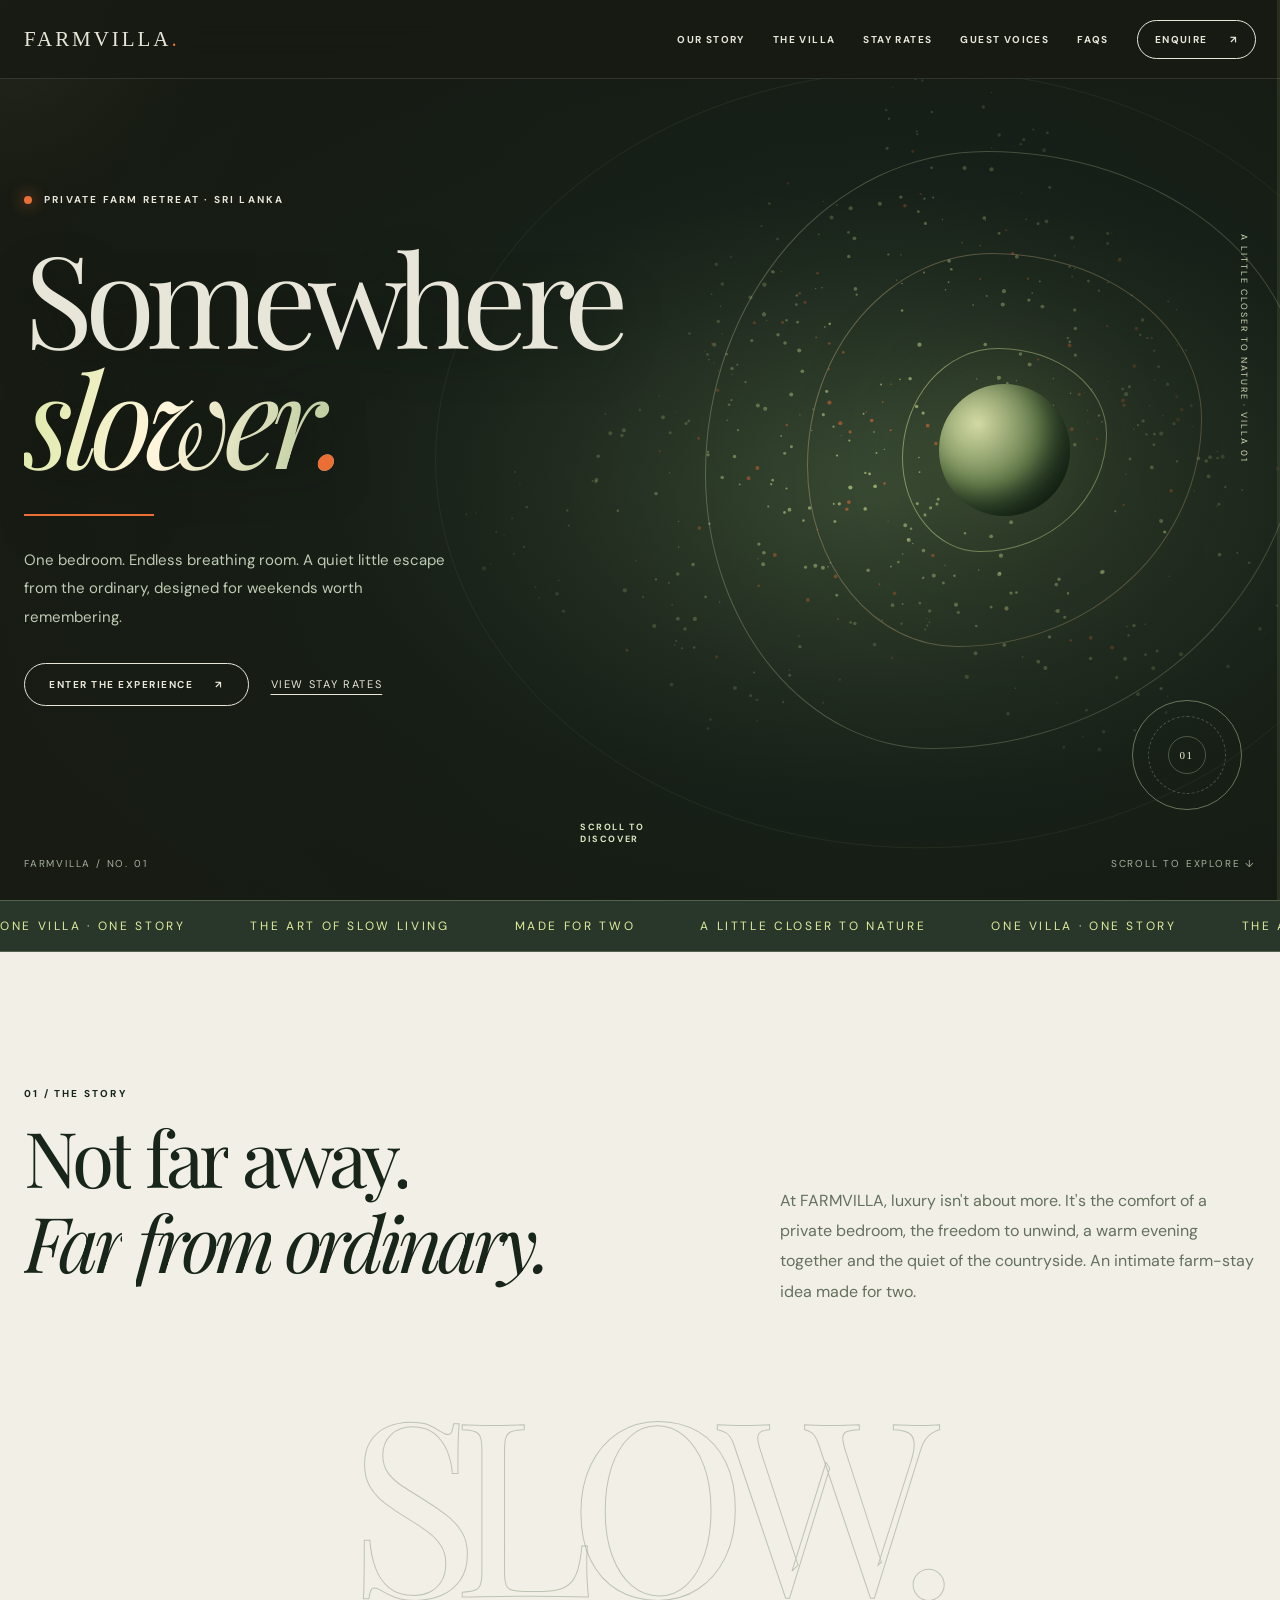
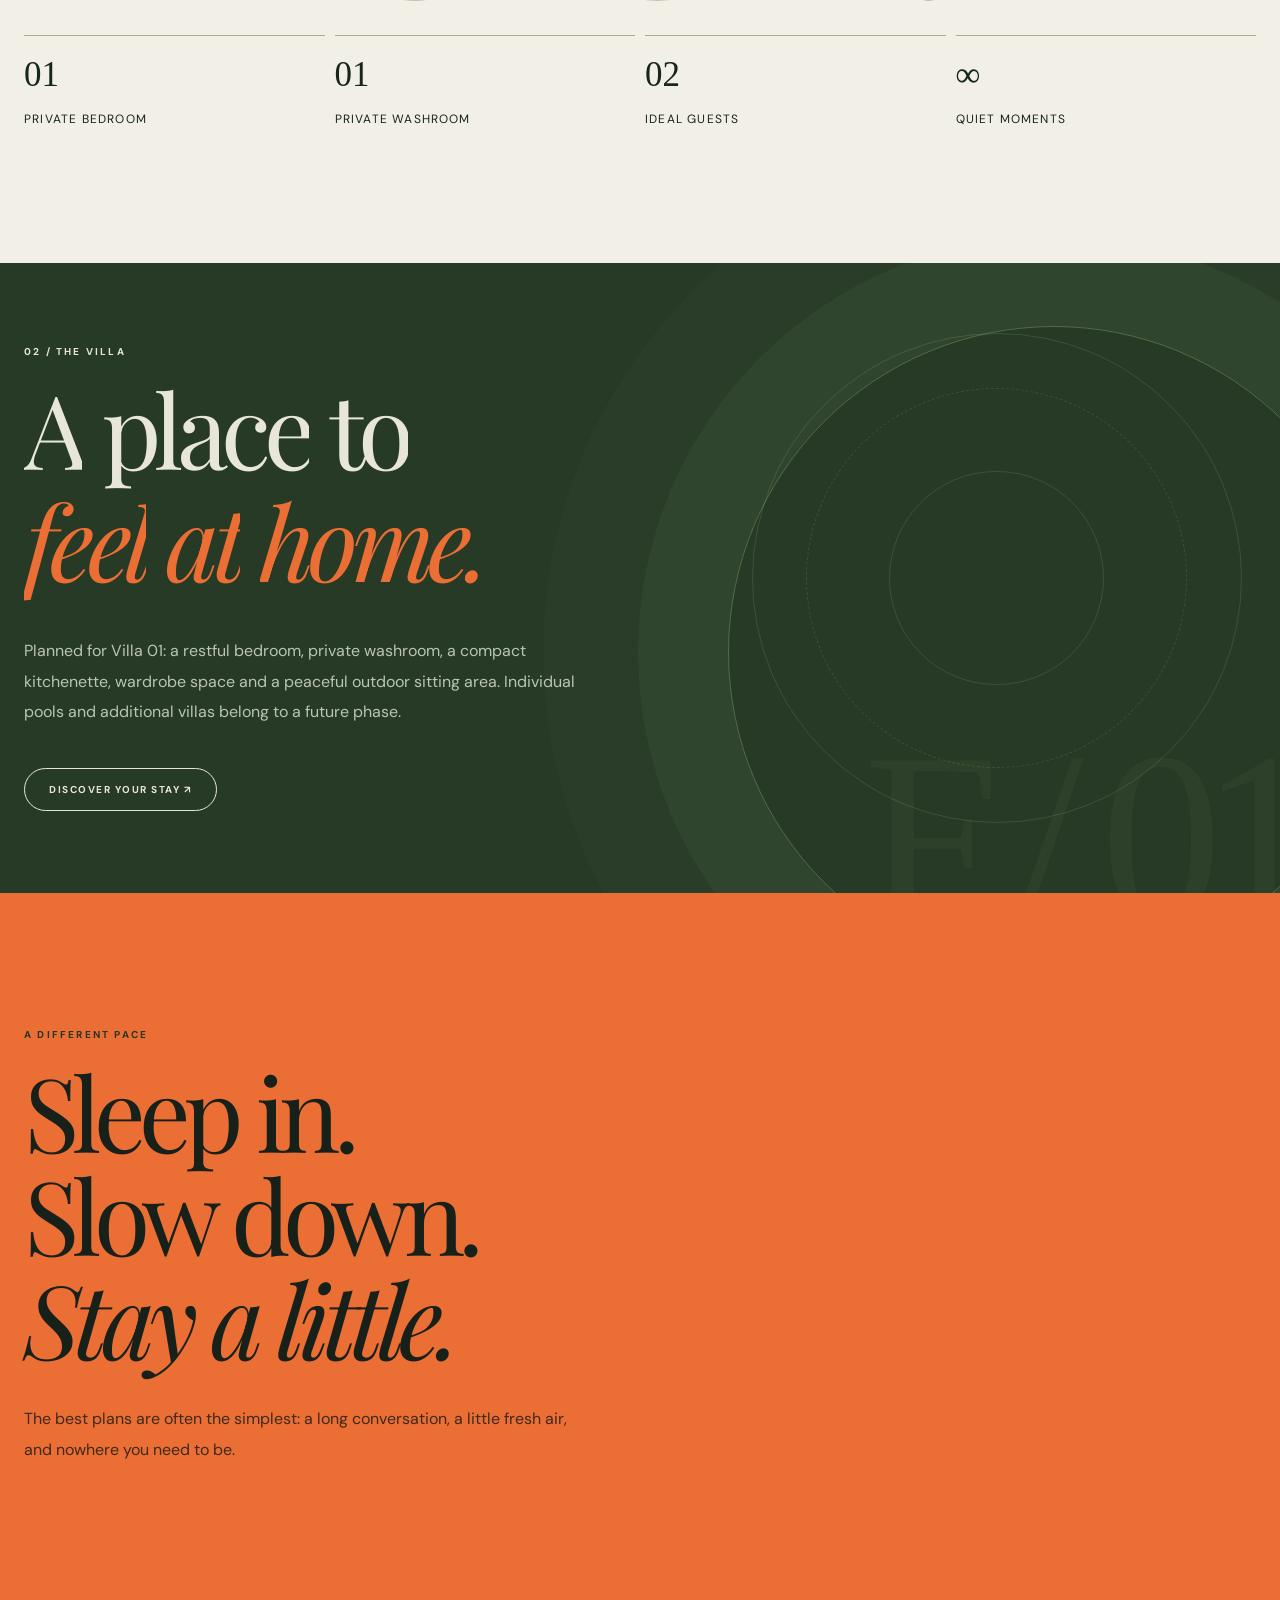
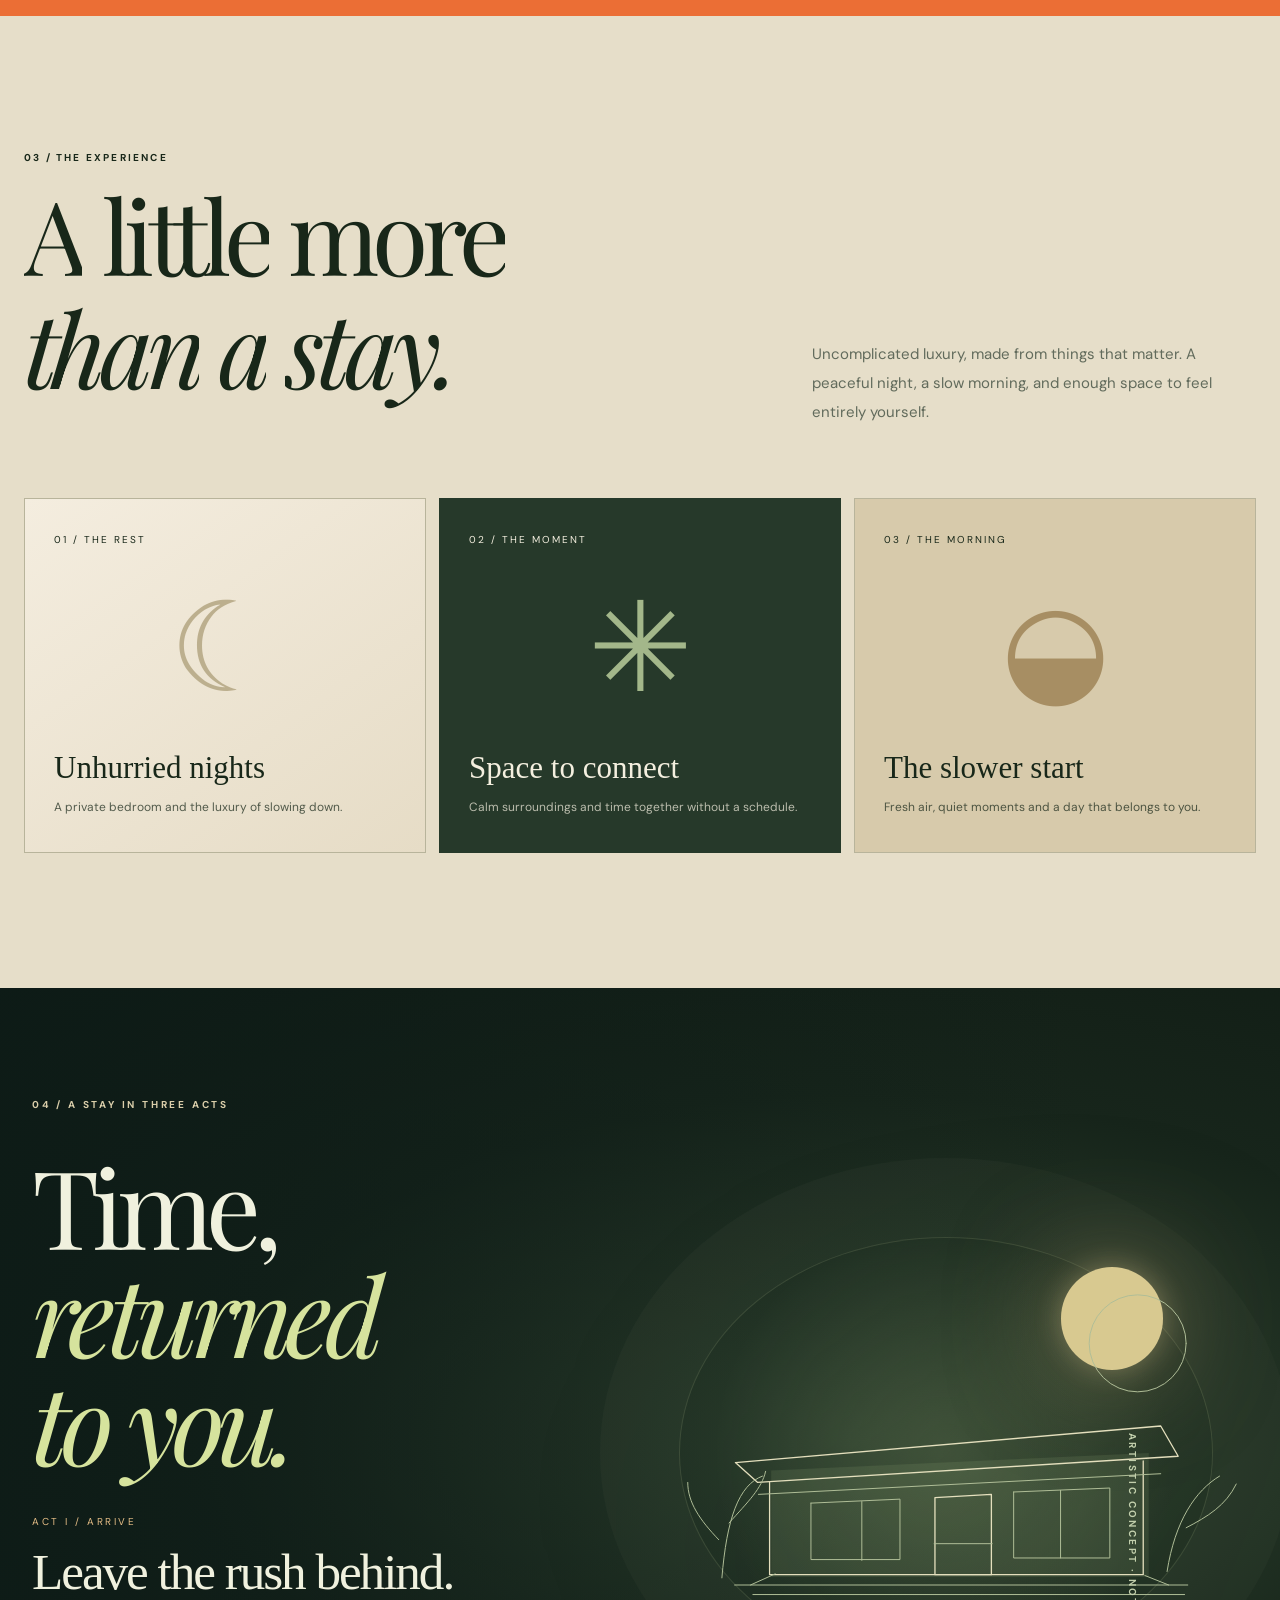
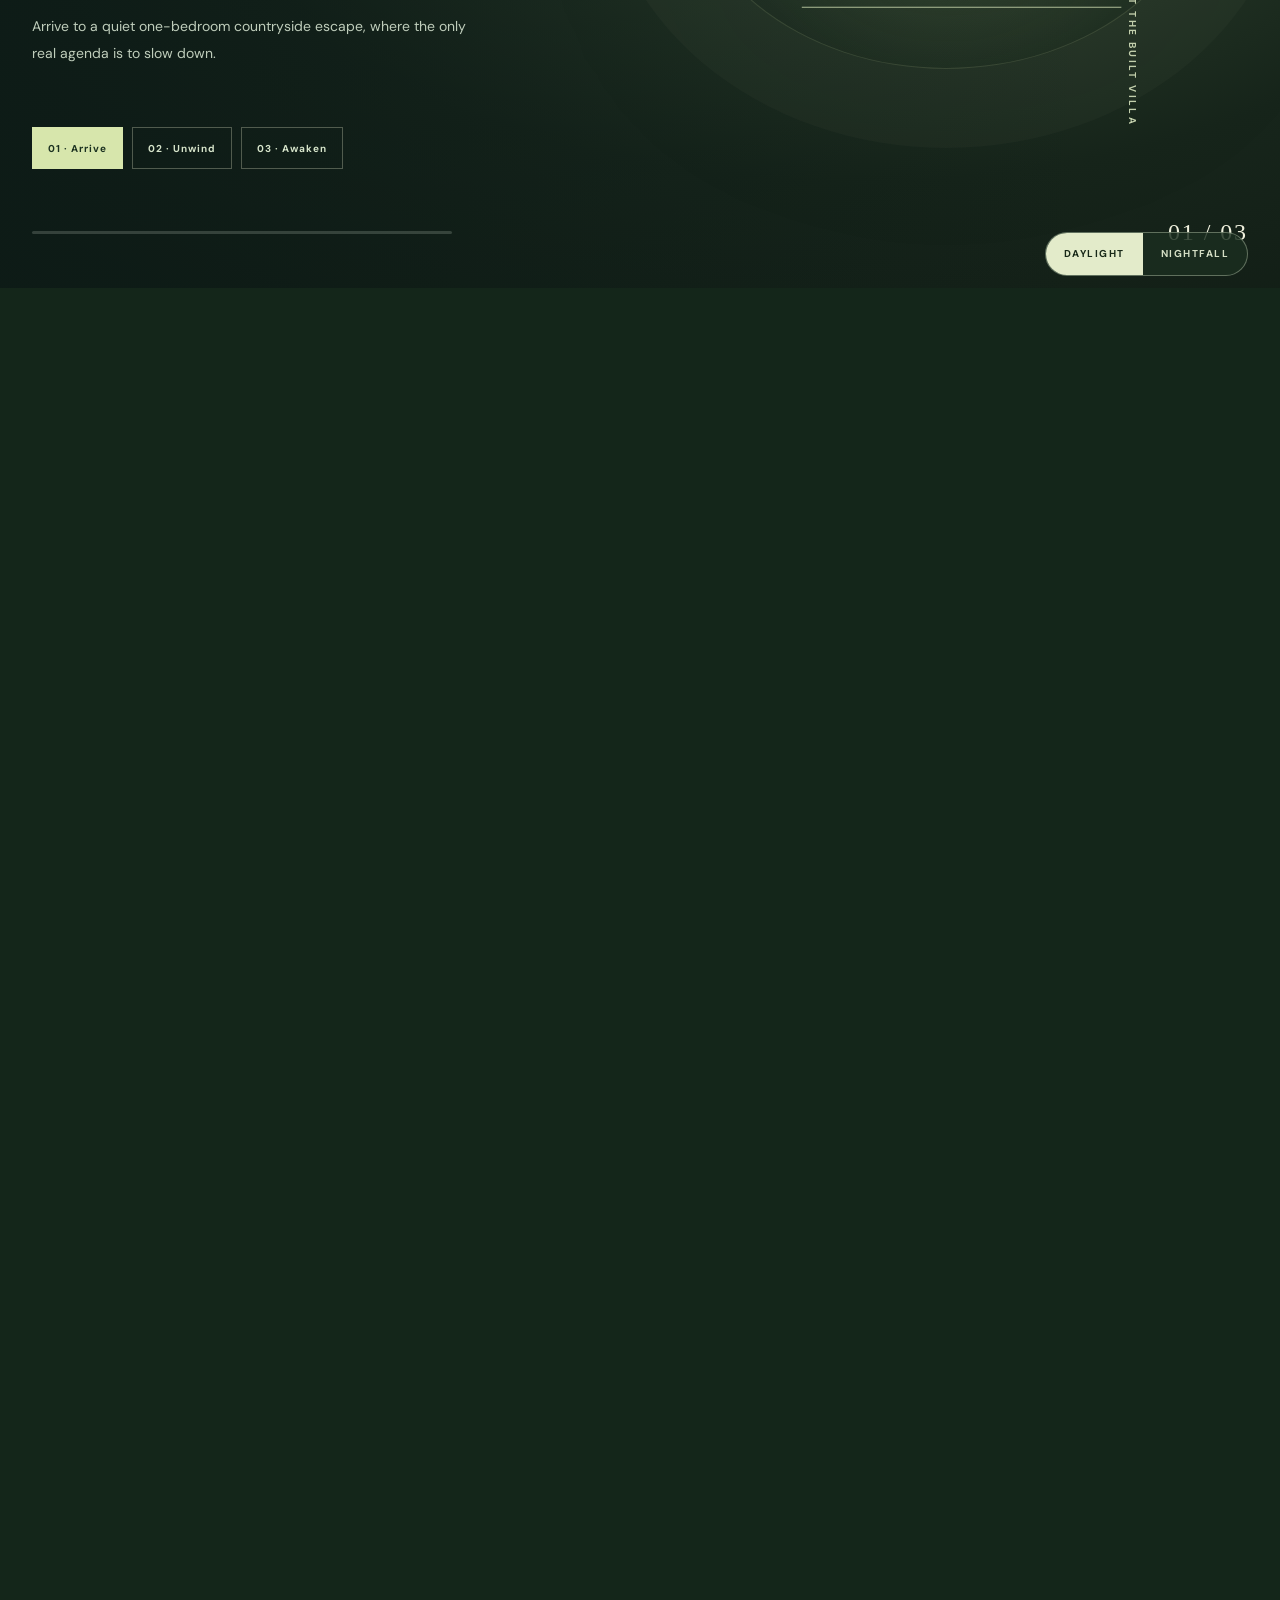
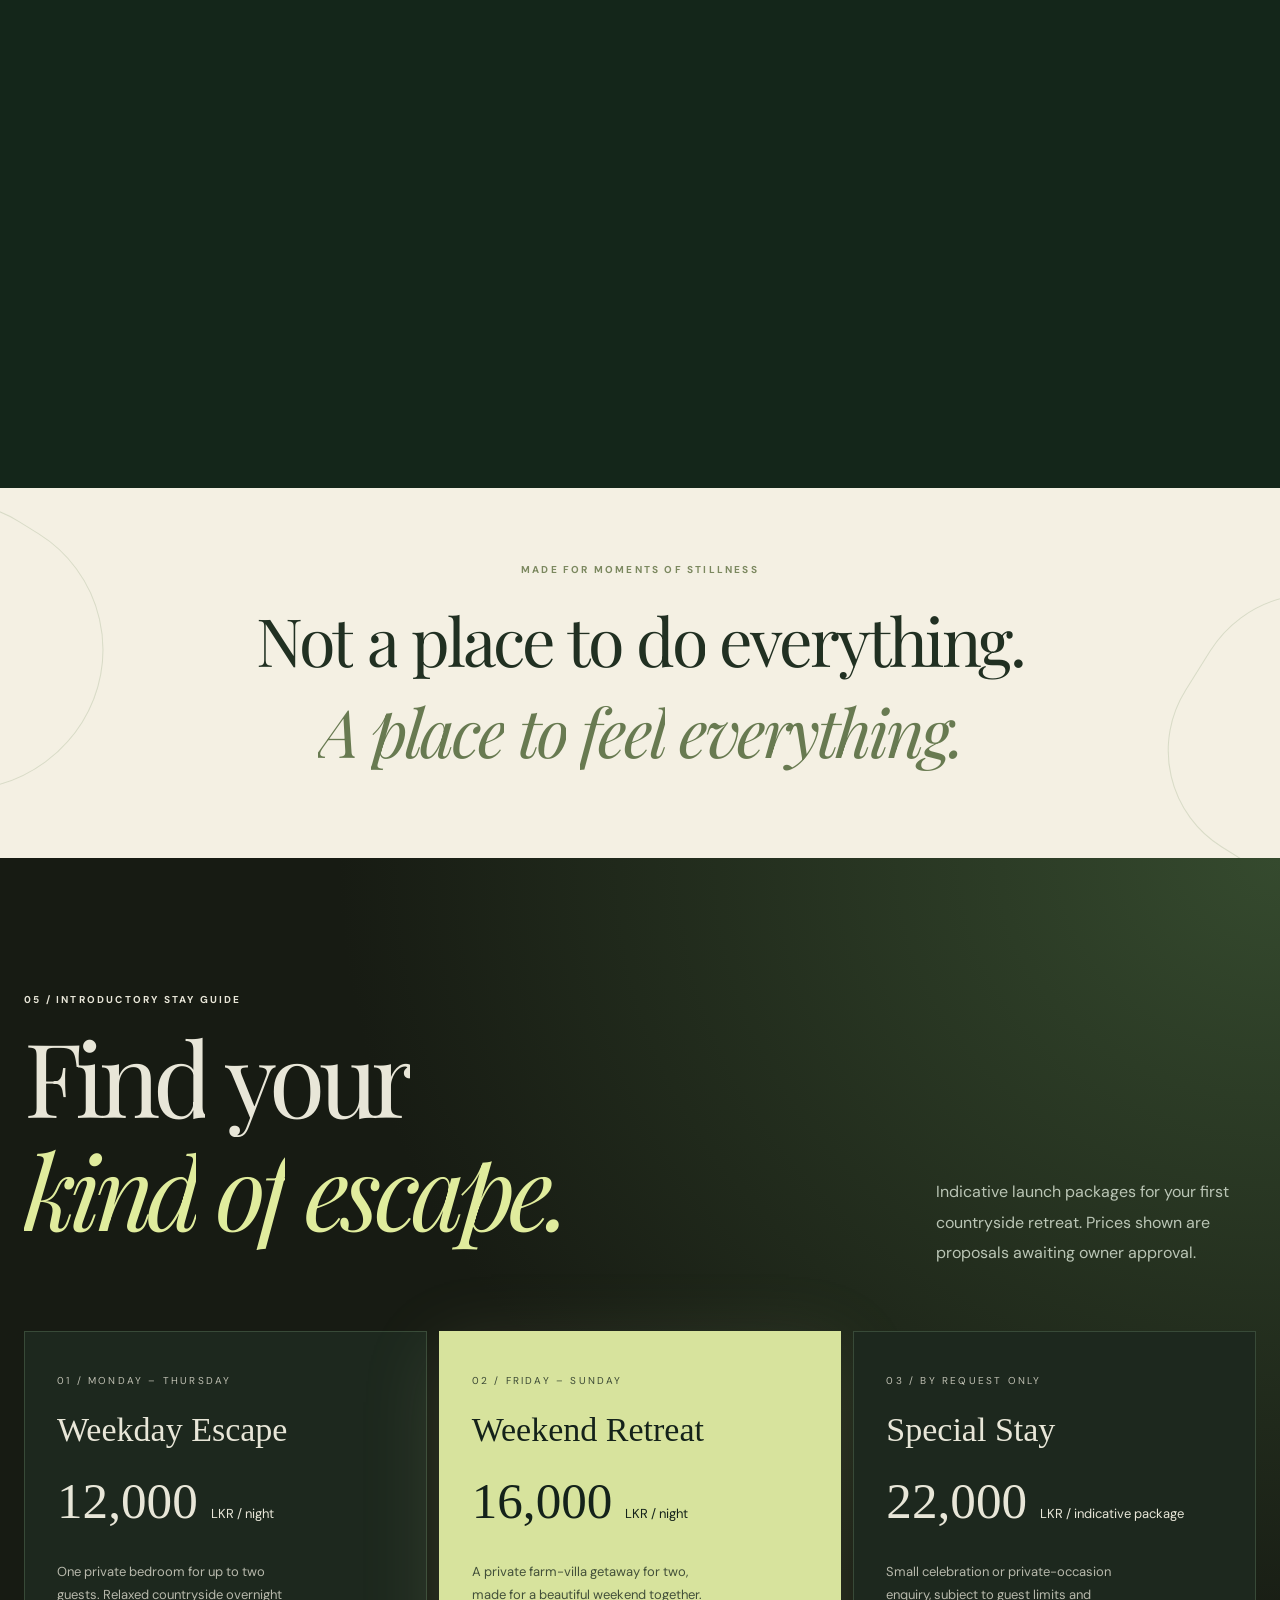
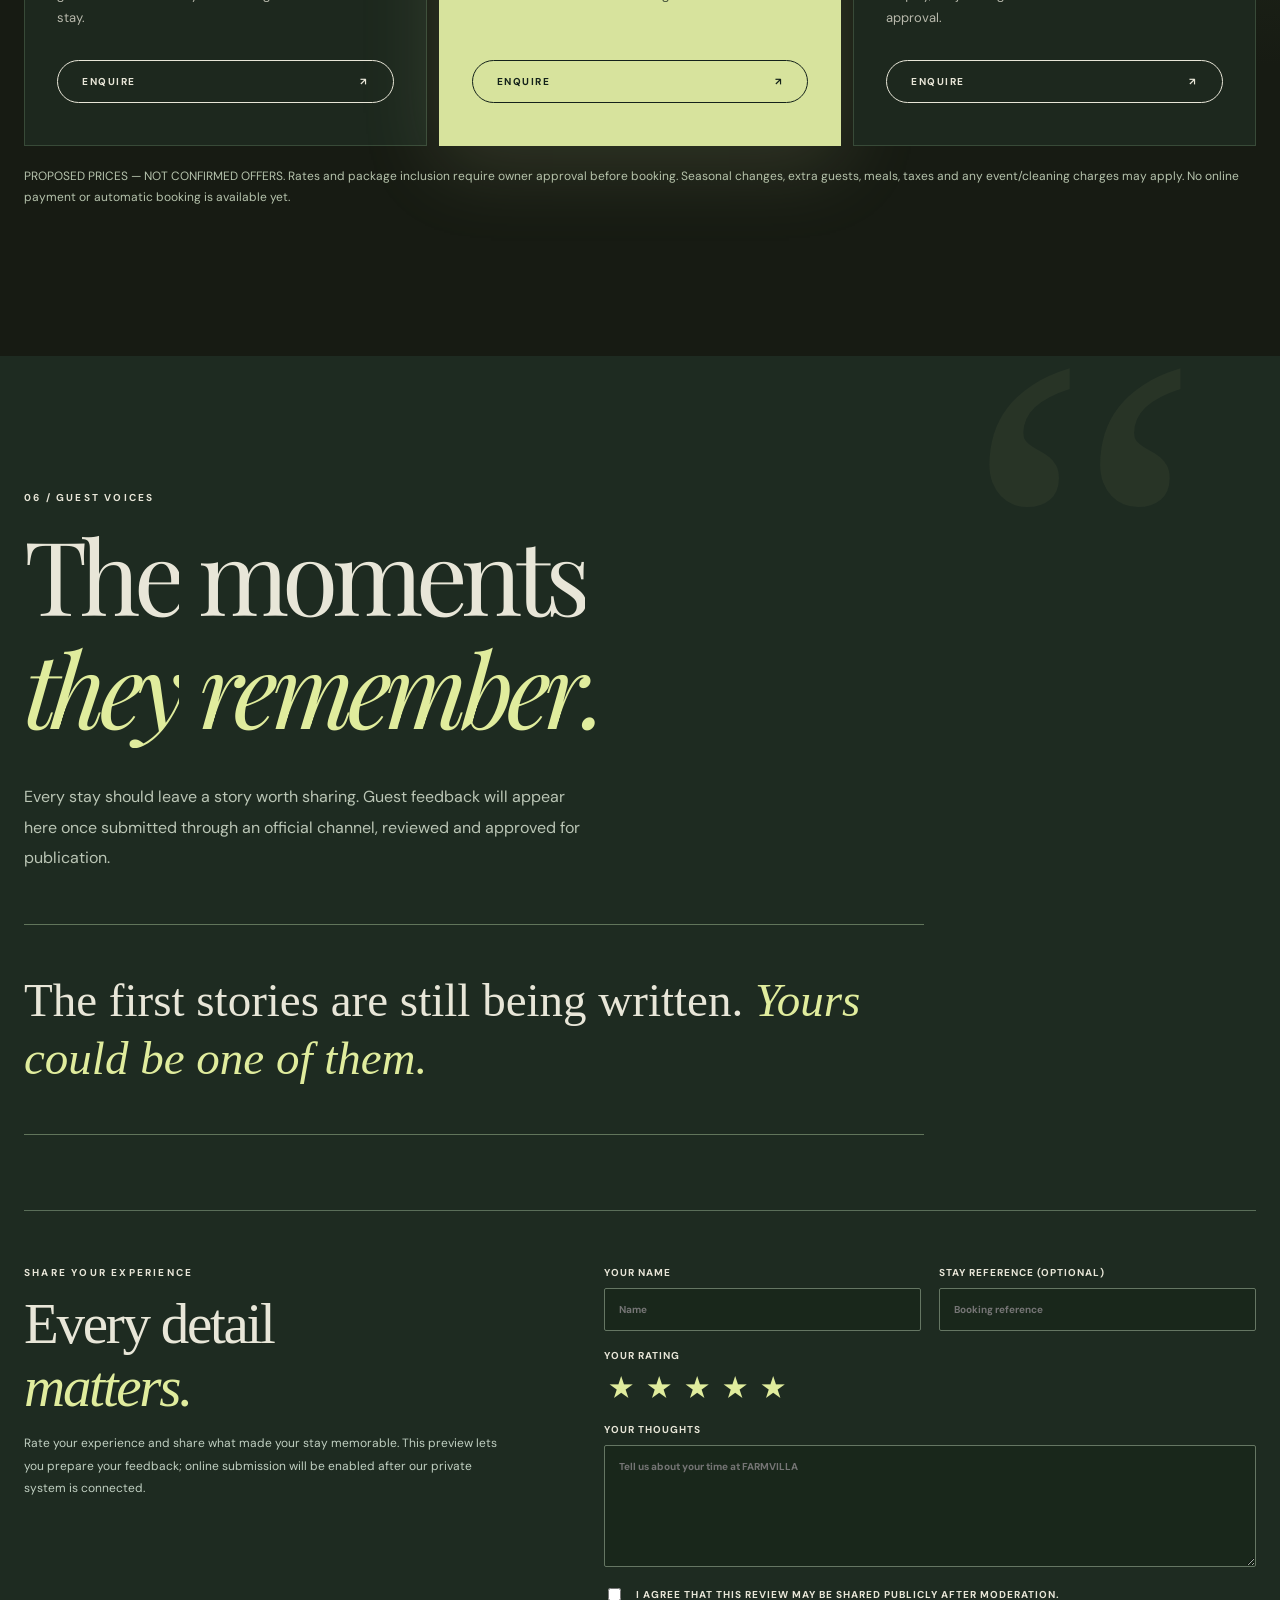
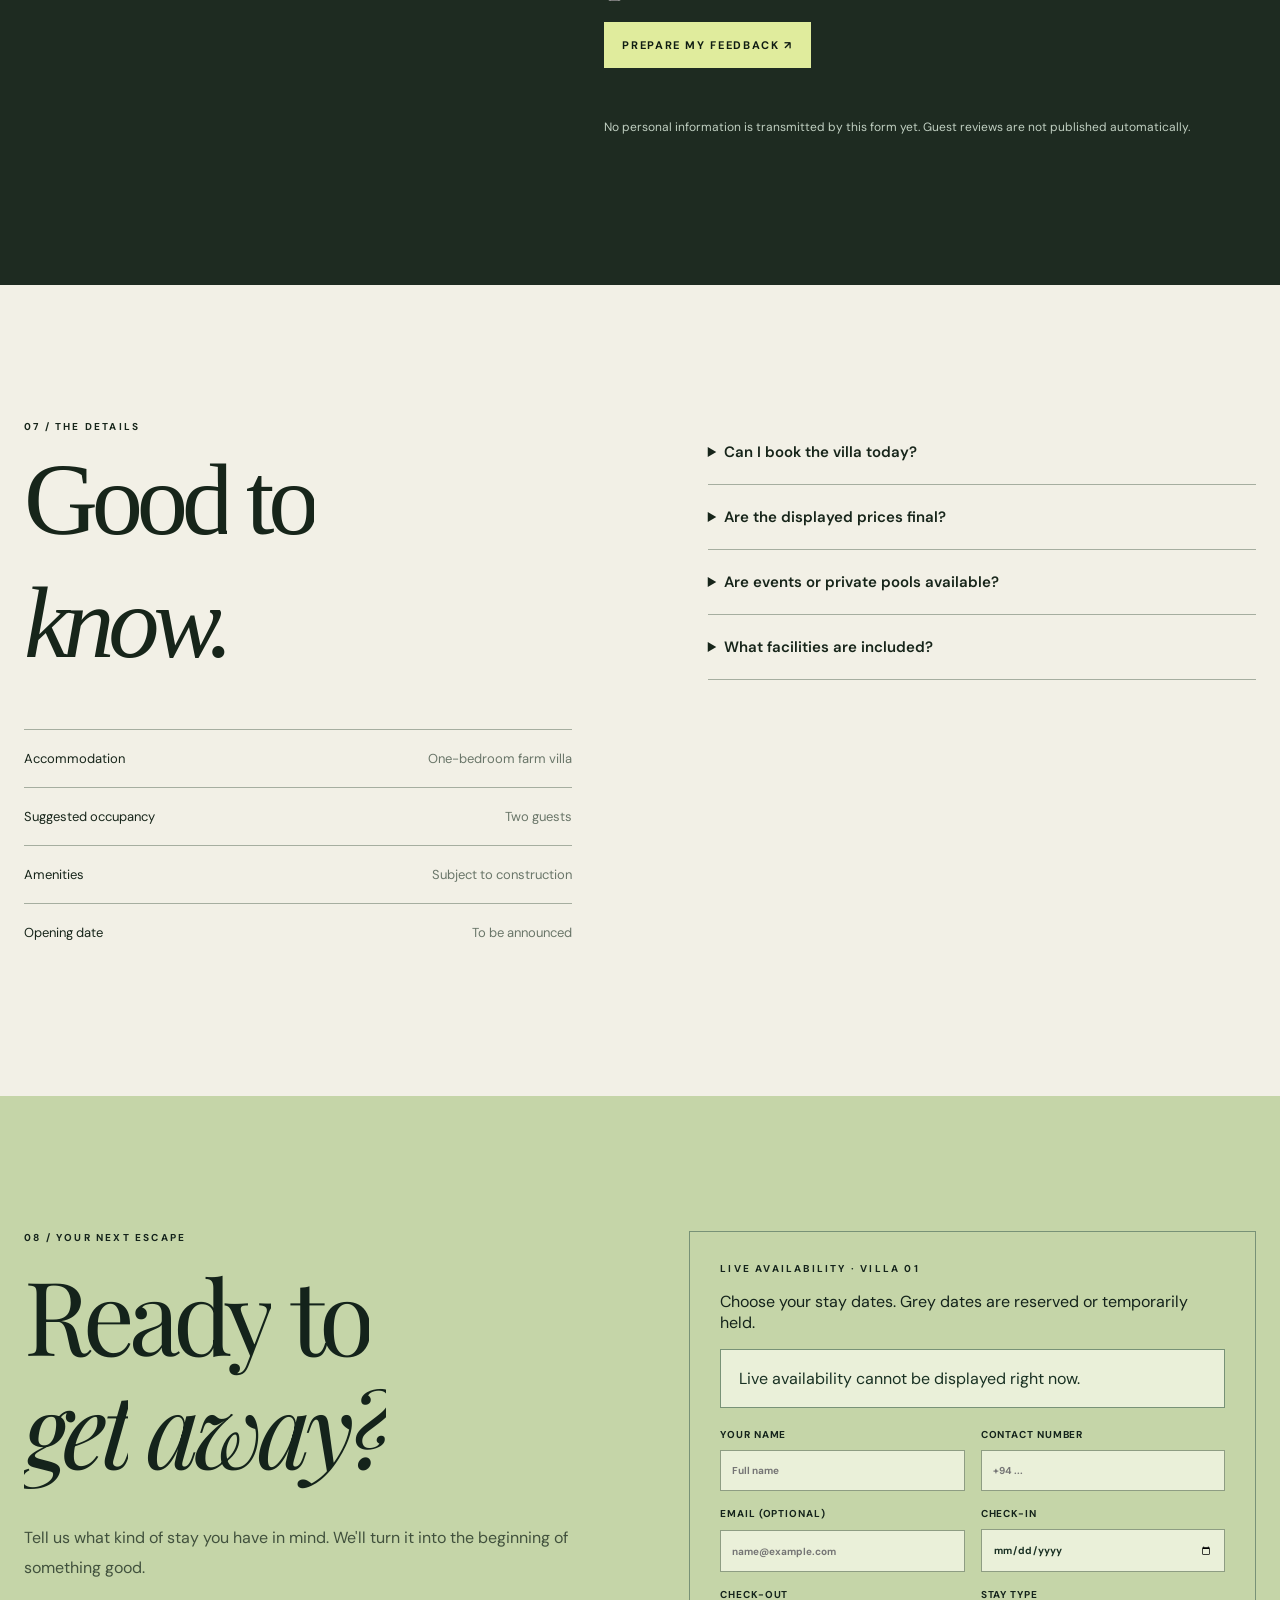
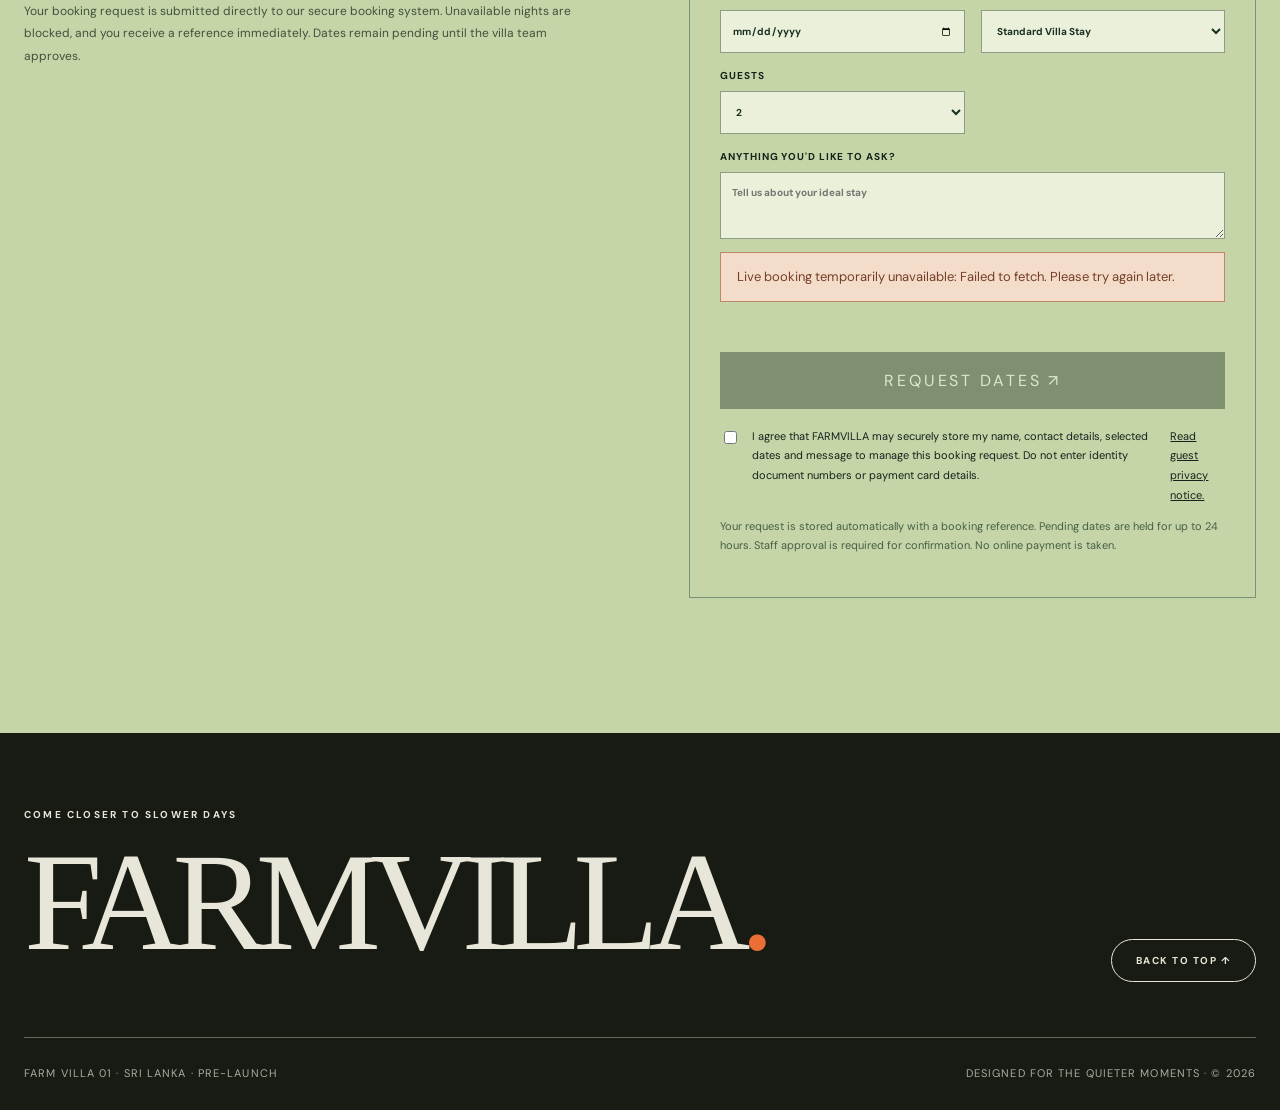
==== commit 0dd815c2: "Add unobtrusive animated floating reserve CTA after introduction" ====
--- a/index.html
+++ b/index.html
@@ -58,7 +58,7 @@
 
 /* Live reservation calendar */
 #fvCalendar{border:1px solid #789277;background:#eaf0d9;color:#193123;padding:18px;margin-bottom:20px;max-width:520px}.fv-calendar-top{display:flex;justify-content:space-between;align-items:center;gap:14px;margin-bottom:17px;font:400 23px Georgia,serif}.fv-calendar-top button{border:1px solid #7e9177;background:transparent;padding:9px 13px;min-width:43px}.fv-calendar-top button:disabled{opacity:.3;cursor:default}.fv-calendar-grid{display:grid;grid-template-columns:repeat(7,minmax(0,1fr));gap:5px}.fv-calendar-grid .fv-weekday{text-align:center;font-size:10px;padding:8px 0;color:#677861}.fv-day{min-height:38px;border:1px solid transparent;background:#d6e2c5;color:#253927;font-size:12px;padding:3px}.fv-day:hover:not(:disabled){border-color:#163026;background:#c6d992}.fv-day.fv-selected{background:#233e2b;color:#fff}.fv-day.fv-in-range{background:#b8cf9d}.fv-day.fv-unavailable,.fv-day:disabled{background:#d2d4cd;color:#8f978d;cursor:not-allowed;text-decoration:line-through}.fv-calendar-legend{font-size:11px;line-height:1.8;color:#536b4d;margin-top:12px}.fv-booking-status,.fv-price-quote{border:1px solid #809b75;padding:13px 16px;line-height:1.65;font-size:13px;background:#ecf3df;margin:13px 0}.fv-booking-status[data-state=error]{background:#f4dcca;border-color:#be8765;color:#743f27}.fv-booking-status[data-state=ok]{background:#d4ecc7;border-color:#6c9868;color:#214a2d}.fv-price-quote{background:transparent;border:0;padding:3px 0;font-weight:700}.booking form button:disabled{opacity:.4;cursor:not-allowed}.fv-receipt{background:#eaf0d9;border:1px solid #679569;padding:22px;margin-top:15px;color:#193122}.fv-receipt h3{font:400 29px Georgia,serif;margin-top:0}.fv-receipt .fv-ref{font:400 33px Georgia,serif;letter-spacing:.08em;word-break:break-word}.fv-receipt p{font-size:13px;line-height:1.9}.fv-receipt button{display:inline-block;width:auto;margin:10px 10px 0 0;font-size:11px}.fv-error{background:#f4dcca;color:#773826;padding:14px}
-.fv-consent{display:flex;gap:12px;align-items:flex-start;margin-top:18px;line-height:1.8;font-size:11px;text-transform:none!important;letter-spacing:0!important;font-weight:400!important}.fv-consent input{width:auto;flex:0 0 auto;margin-top:4px}.fv-consent a{text-decoration:underline}</style><link rel="stylesheet" href="./motion-v6.css?v=1"></head><body><div class="mv6-spine" aria-hidden="true"><i></i></div><div id="opening" aria-hidden="true"><div class="openingContent"><div class="mark">FARMVILLA<b>.</b></div><div class="micro">The art of staying still</div><div class="openingTrack"></div></div></div><div id="readProgress" aria-hidden="true"></div><div class="glow" aria-hidden="true" id="cursorGlow"></div>
+.fv-consent{display:flex;gap:12px;align-items:flex-start;margin-top:18px;line-height:1.8;font-size:11px;text-transform:none!important;letter-spacing:0!important;font-weight:400!important}.fv-consent input{width:auto;flex:0 0 auto;margin-top:4px}.fv-consent a{text-decoration:underline}</style><link rel="stylesheet" href="./motion-v6.css?v=1"></head><body><div class="mv6-spine" aria-hidden="true"><i></i></div><a class="mv6-fab mv6-fab-hidden" id="mv6-fab" href="#enquire" aria-hidden="true" tabindex="-1"><span class="mv6-fab-icon" aria-hidden="true">✳</span> Reserve your stay <span aria-hidden="true">↗</span></a><div id="opening" aria-hidden="true"><div class="openingContent"><div class="mark">FARMVILLA<b>.</b></div><div class="micro">The art of staying still</div><div class="openingTrack"></div></div></div><div id="readProgress" aria-hidden="true"></div><div class="glow" aria-hidden="true" id="cursorGlow"></div>
 <header><div class="wrap"><a class="brand" href="#home" aria-label="Farmvilla home">FARMVILLA<span style="color:var(--orange)">.</span></a><nav class="nav" aria-label="Main navigation"><a href="#story">Our story</a><a href="#stay">The villa</a><a href="#rates">Stay rates</a><a href="#feedback">Guest voices</a><a href="#faq">FAQs</a><a href="#enquire" class="pill">Enquire <span>↗</span></a></nav></div></header>
 <main><section class="hero" id="home"><canvas id="particles" aria-hidden="true"></canvas><div class="mv6-corner" aria-hidden="true">01</div><div class="mv6-hero-label" aria-hidden="true">Scroll to discover</div><div class="sculpture" aria-hidden="true"><div class="ring"></div><div class="ring"></div><div class="ring"></div><div class="core"></div></div><div class="sideNote" aria-hidden="true">A LITTLE CLOSER TO NATURE · VILLA 01</div><div class="wrap inner"><div class="caps eyebrow"><span class="dot"></span> PRIVATE FARM RETREAT · SRI LANKA</div><h1 class="serif">Somewhere<br><em class="movingword">slower<span class="accent">.</span></em></h1><p>One bedroom. Endless breathing room. A quiet little escape from the ordinary, designed for weekends worth remembering.</p><a href="#journey" class="pill">Enter the experience <span>↗</span></a> <a href="#rates" style="margin-left:18px;font-size:11px;letter-spacing:.15em;text-transform:uppercase;text-decoration:underline;text-underline-offset:6px">View stay rates</a></div><div class="wrap bottomline"><span>FARMVILLA / NO. 01</span><span>SCROLL TO EXPLORE ↓</span></div></section>
 <div class="ticker" aria-hidden="true"><div><span>ONE VILLA · ONE STORY</span><span>THE ART OF SLOW LIVING</span><span>MADE FOR TWO</span><span>A LITTLE CLOSER TO NATURE</span><span>ONE VILLA · ONE STORY</span><span>THE ART OF SLOW LIVING</span><span>MADE FOR TWO</span><span>A LITTLE CLOSER TO NATURE</span></div></div>
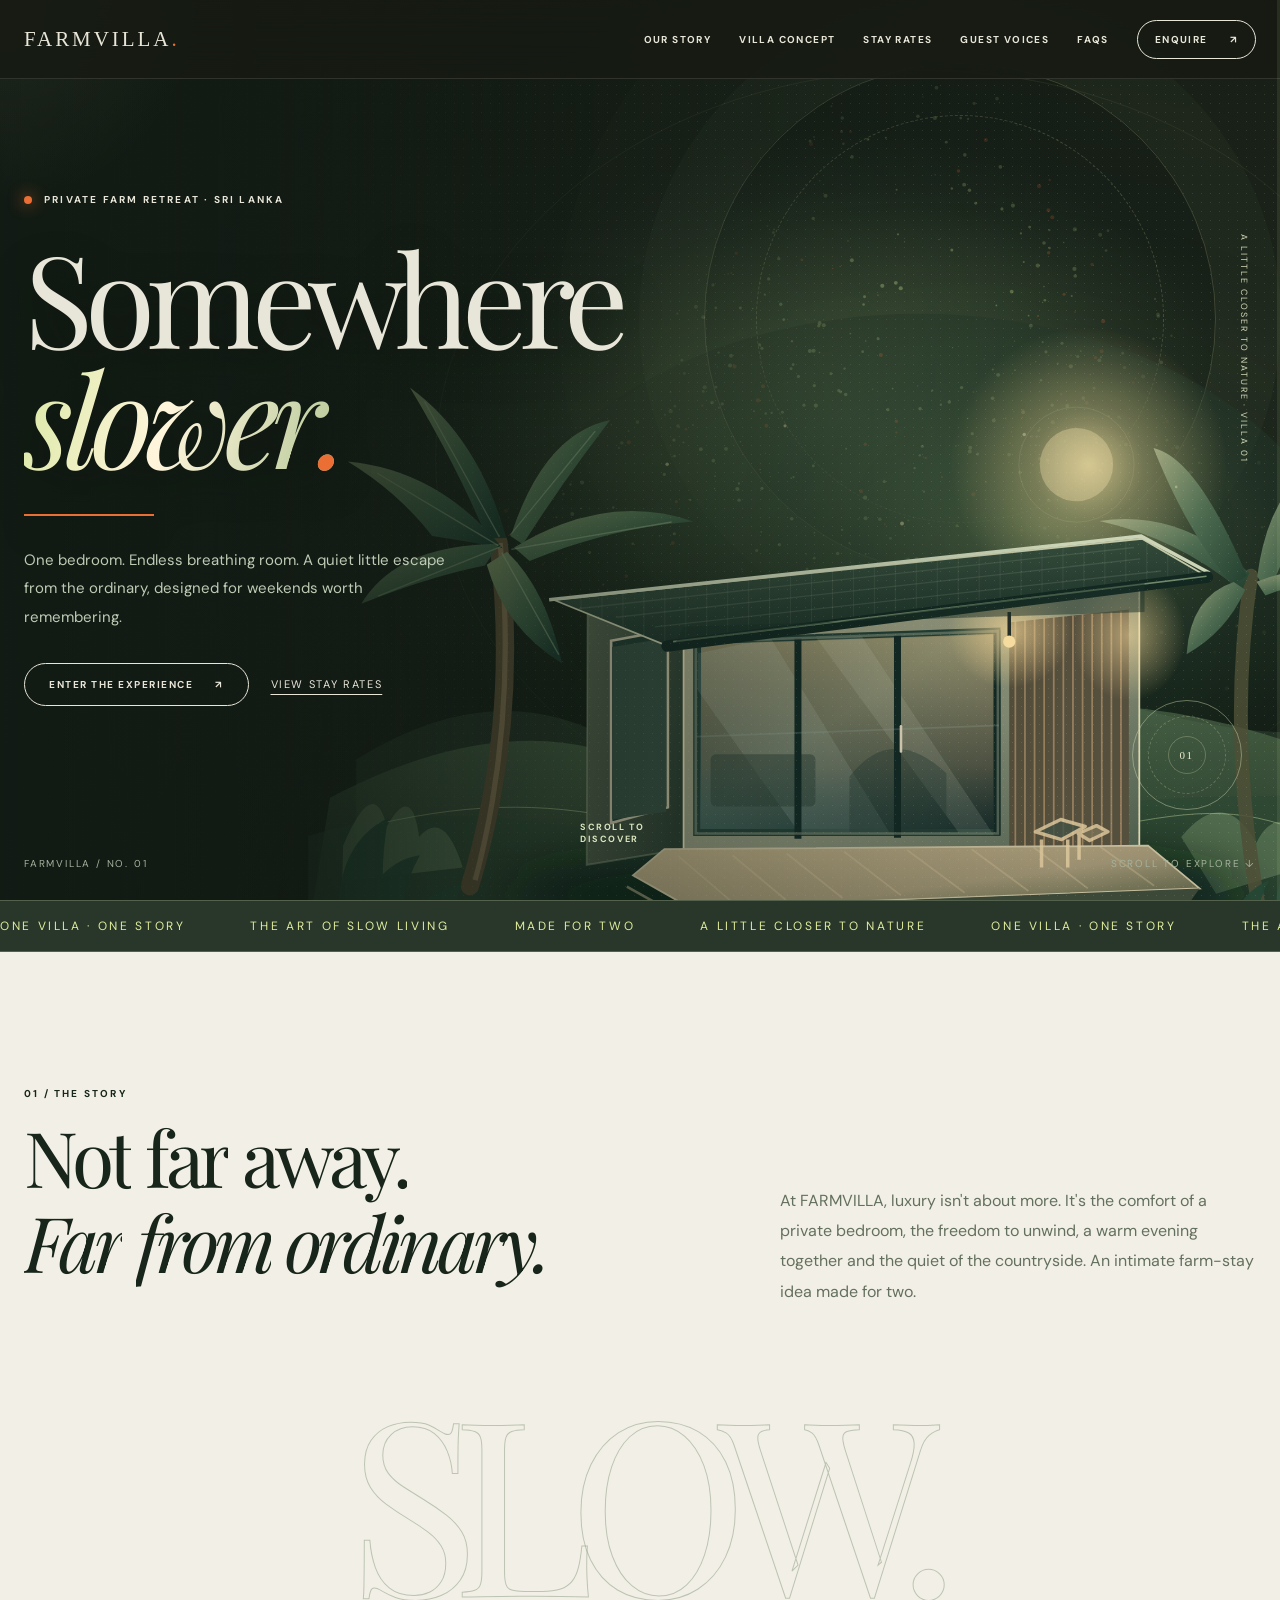
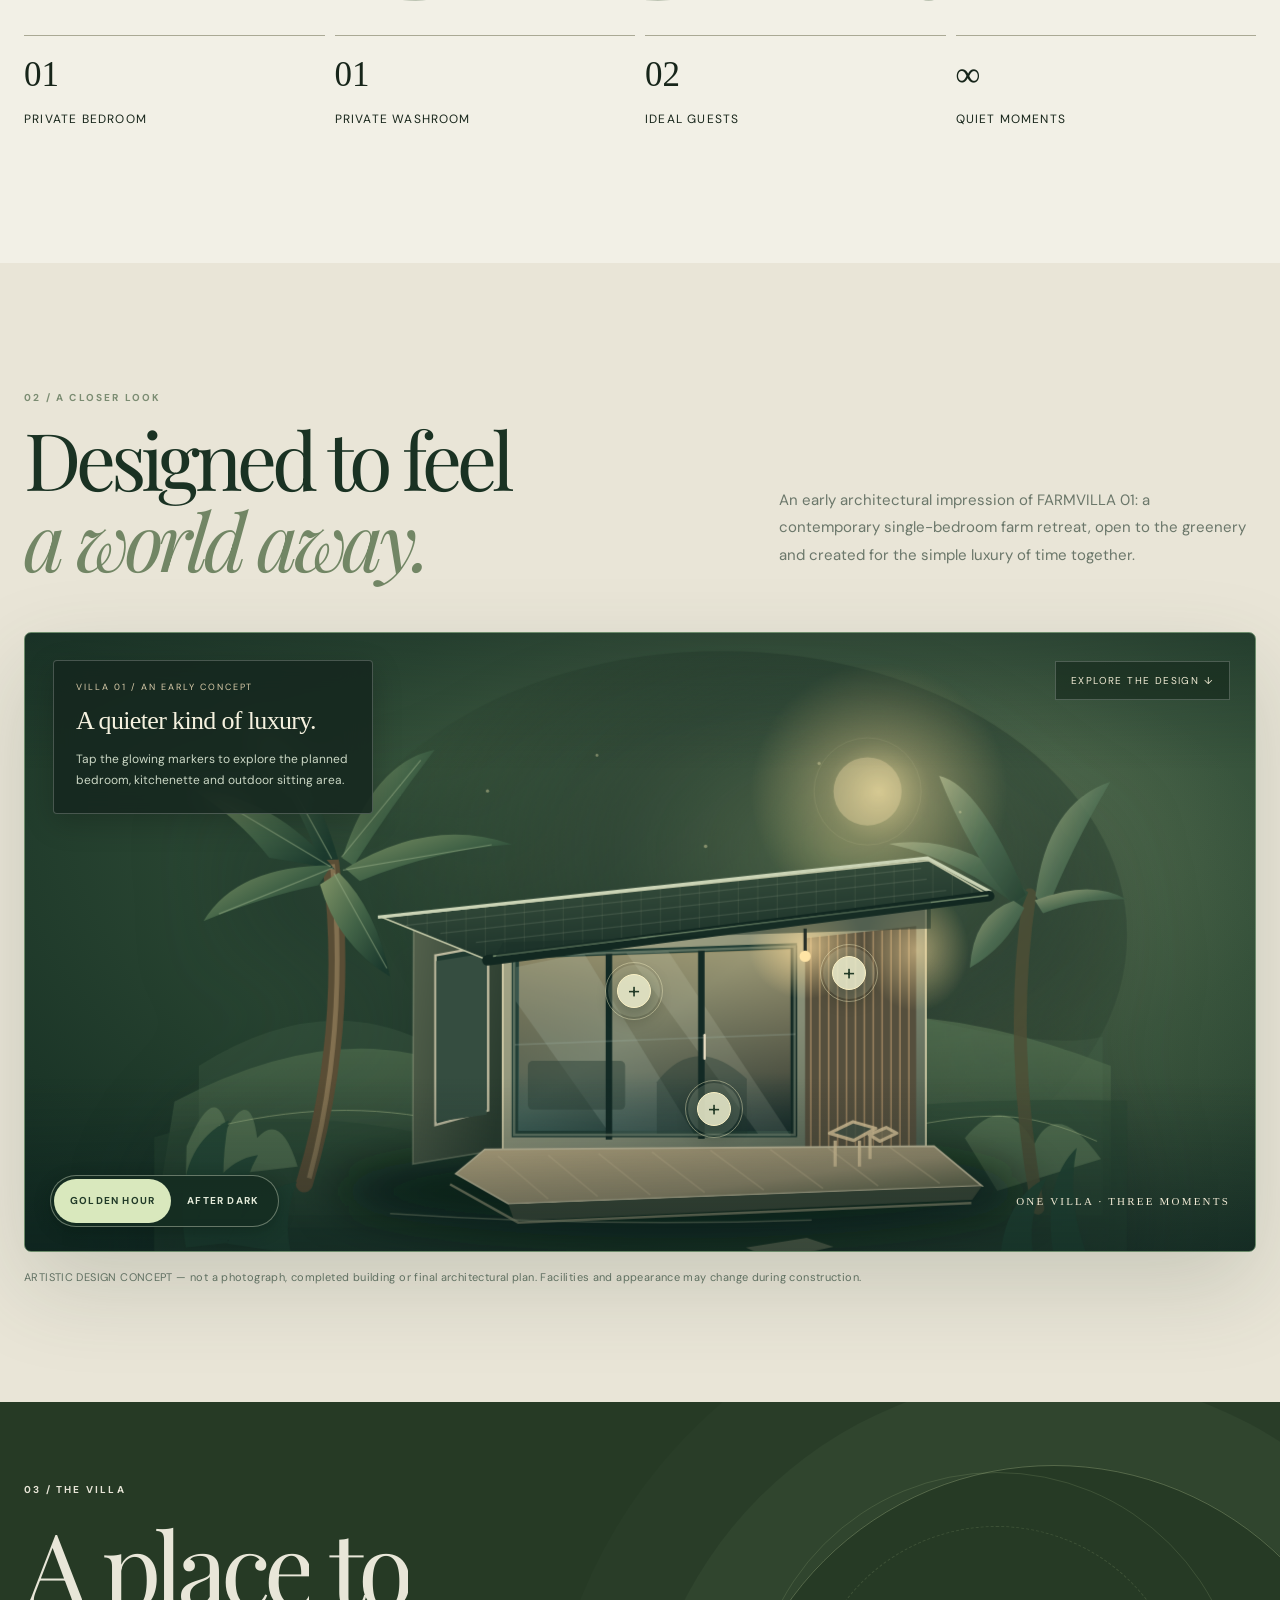
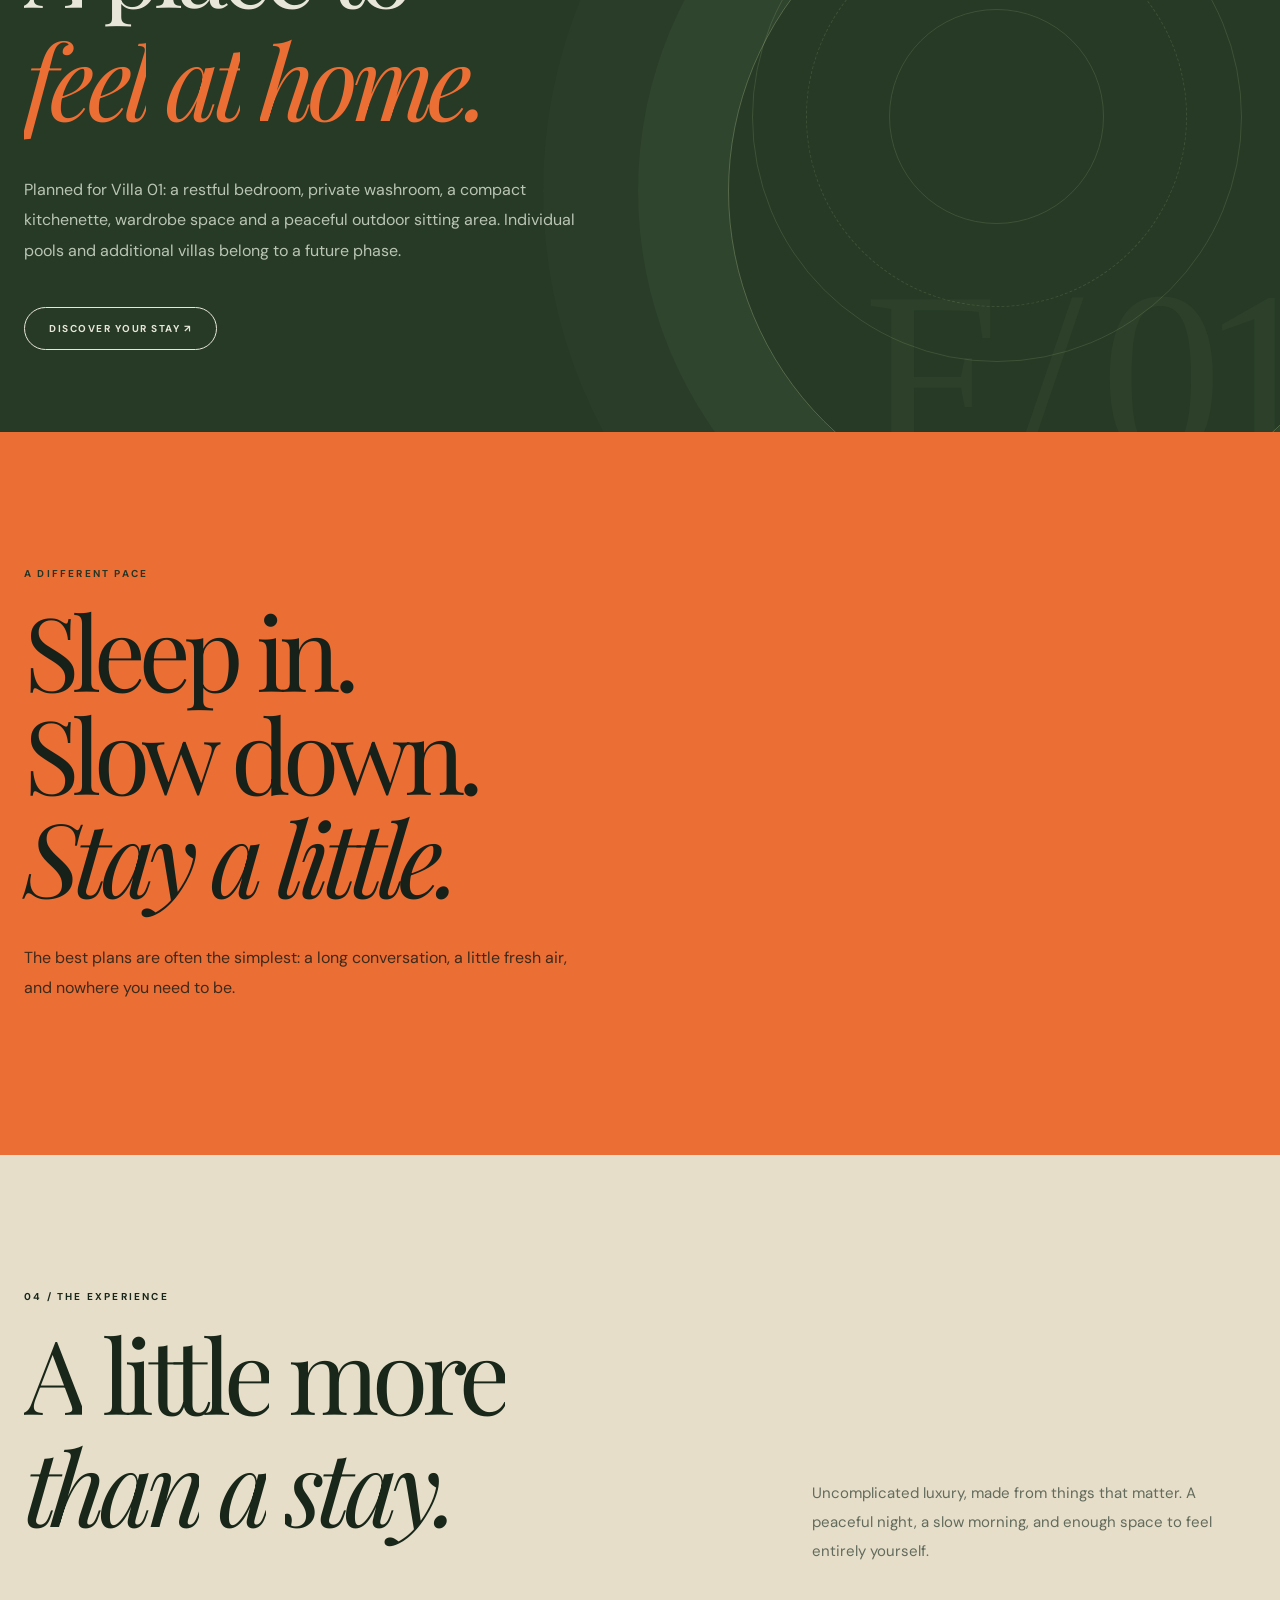
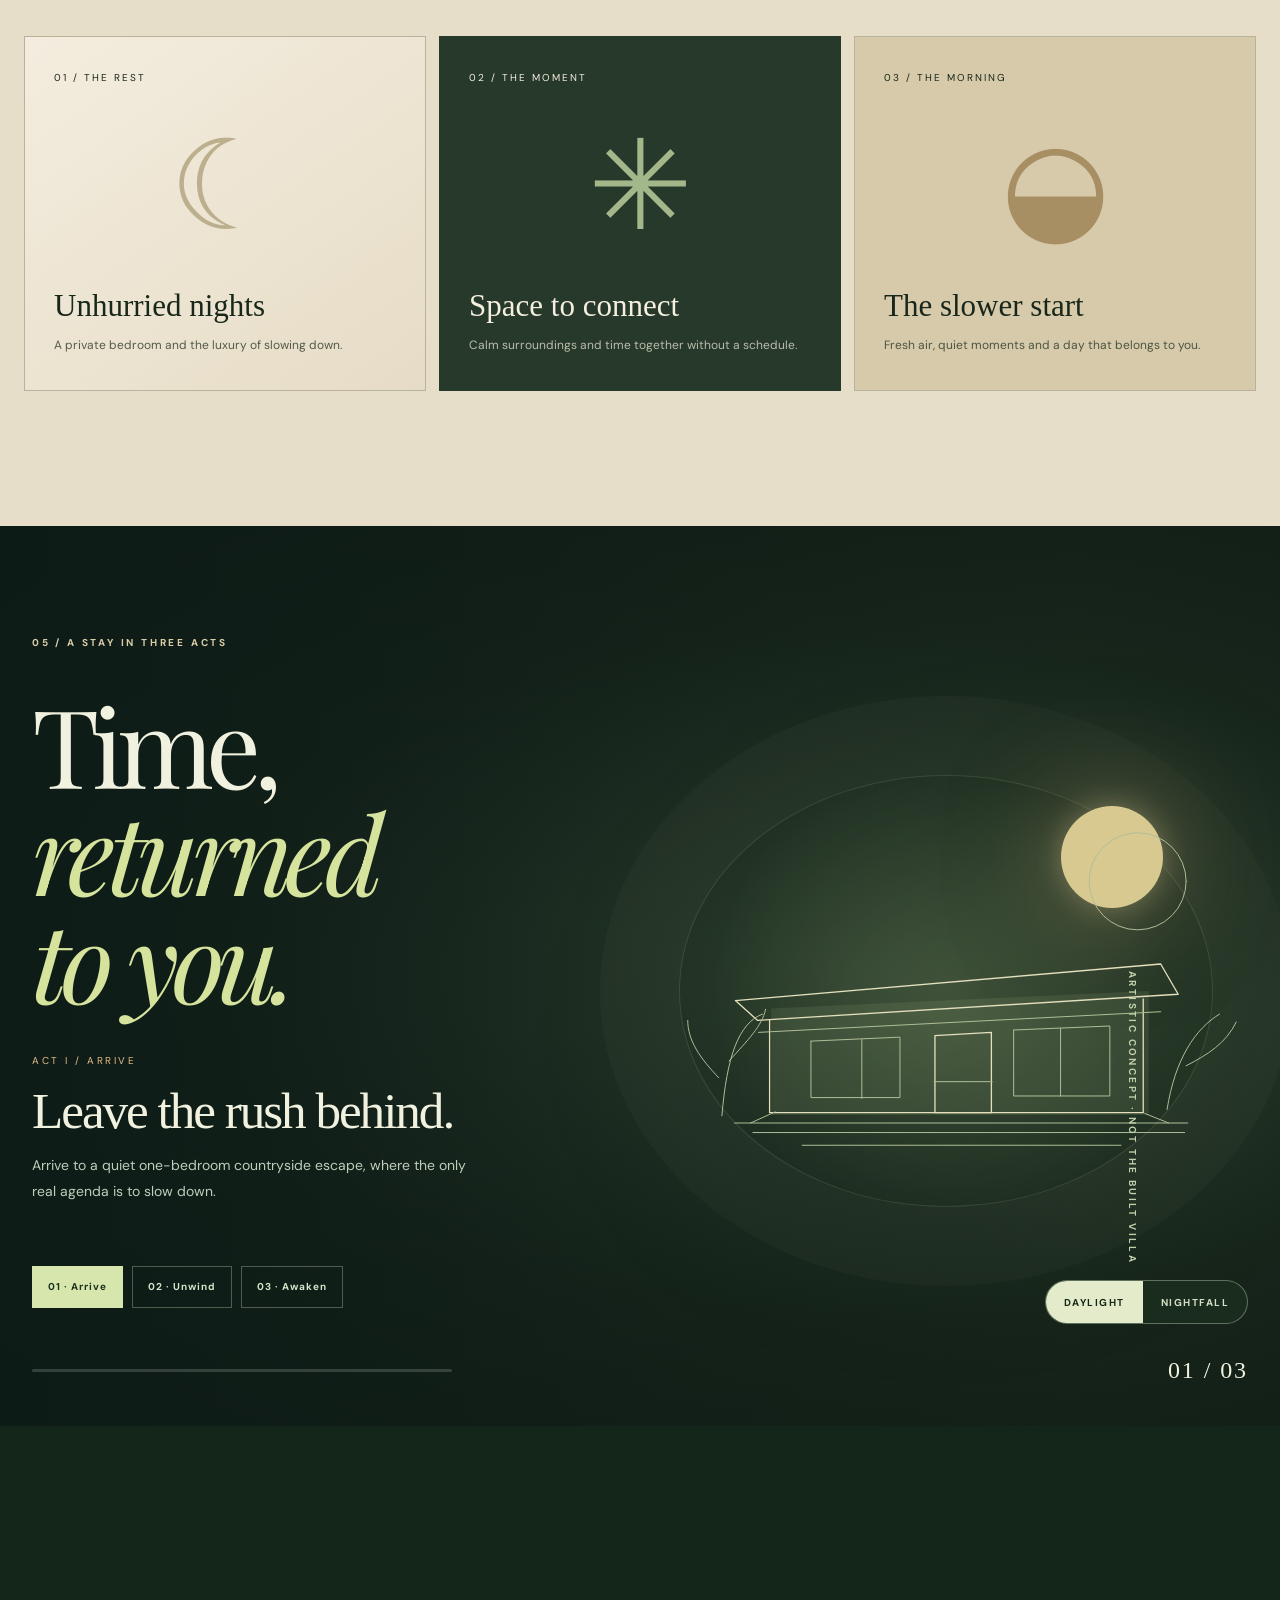
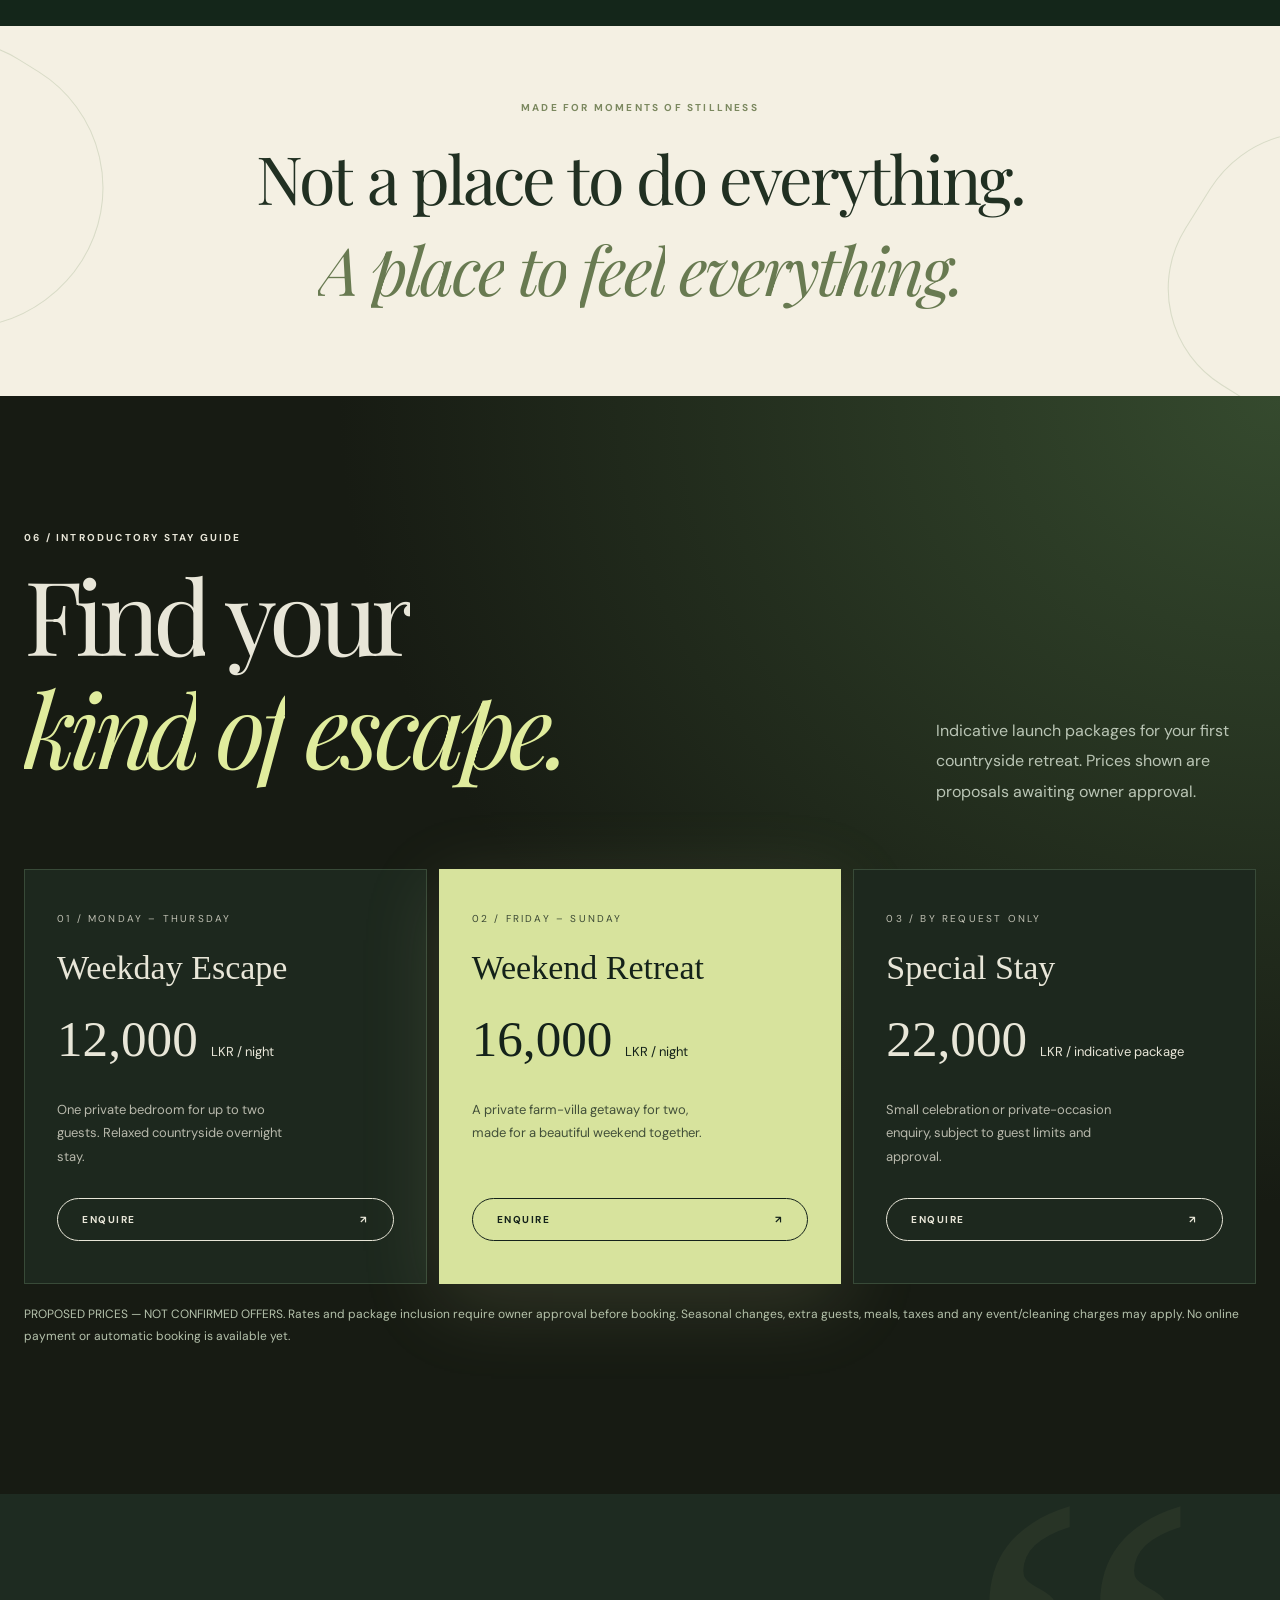
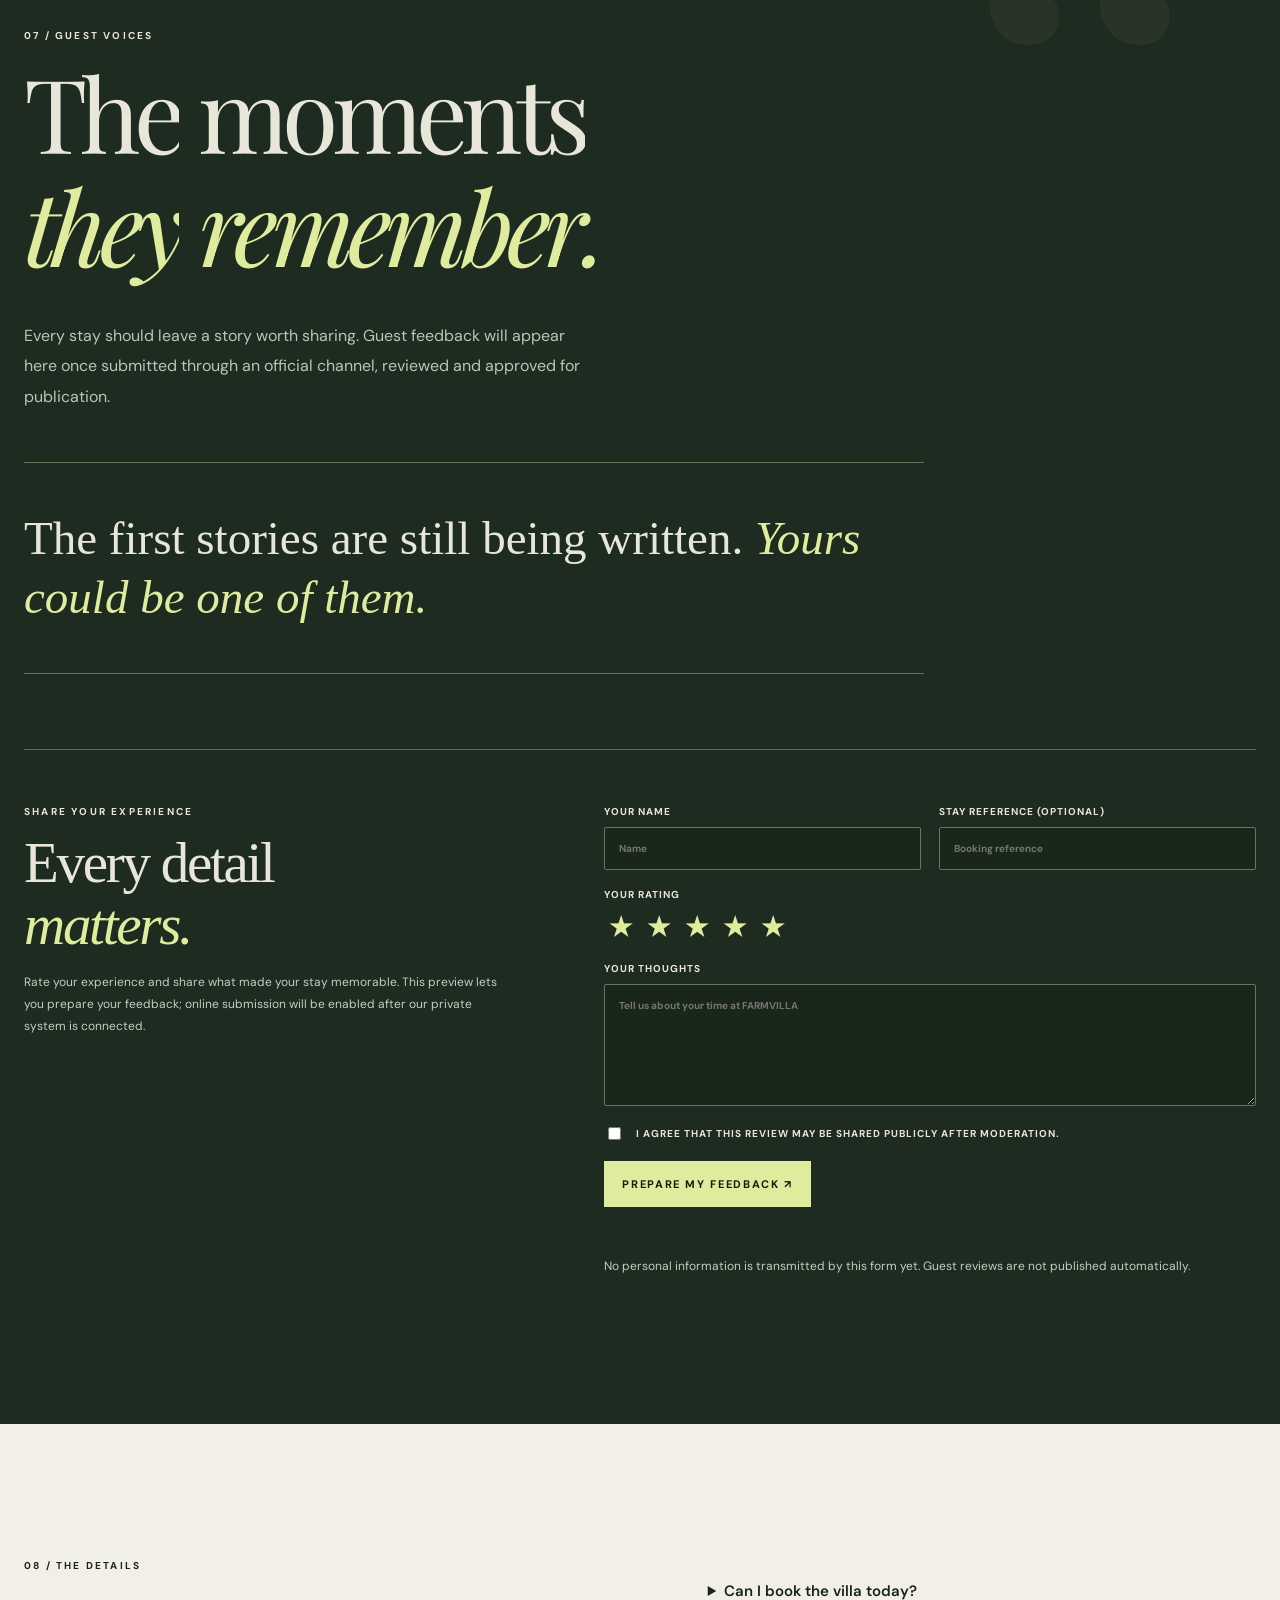
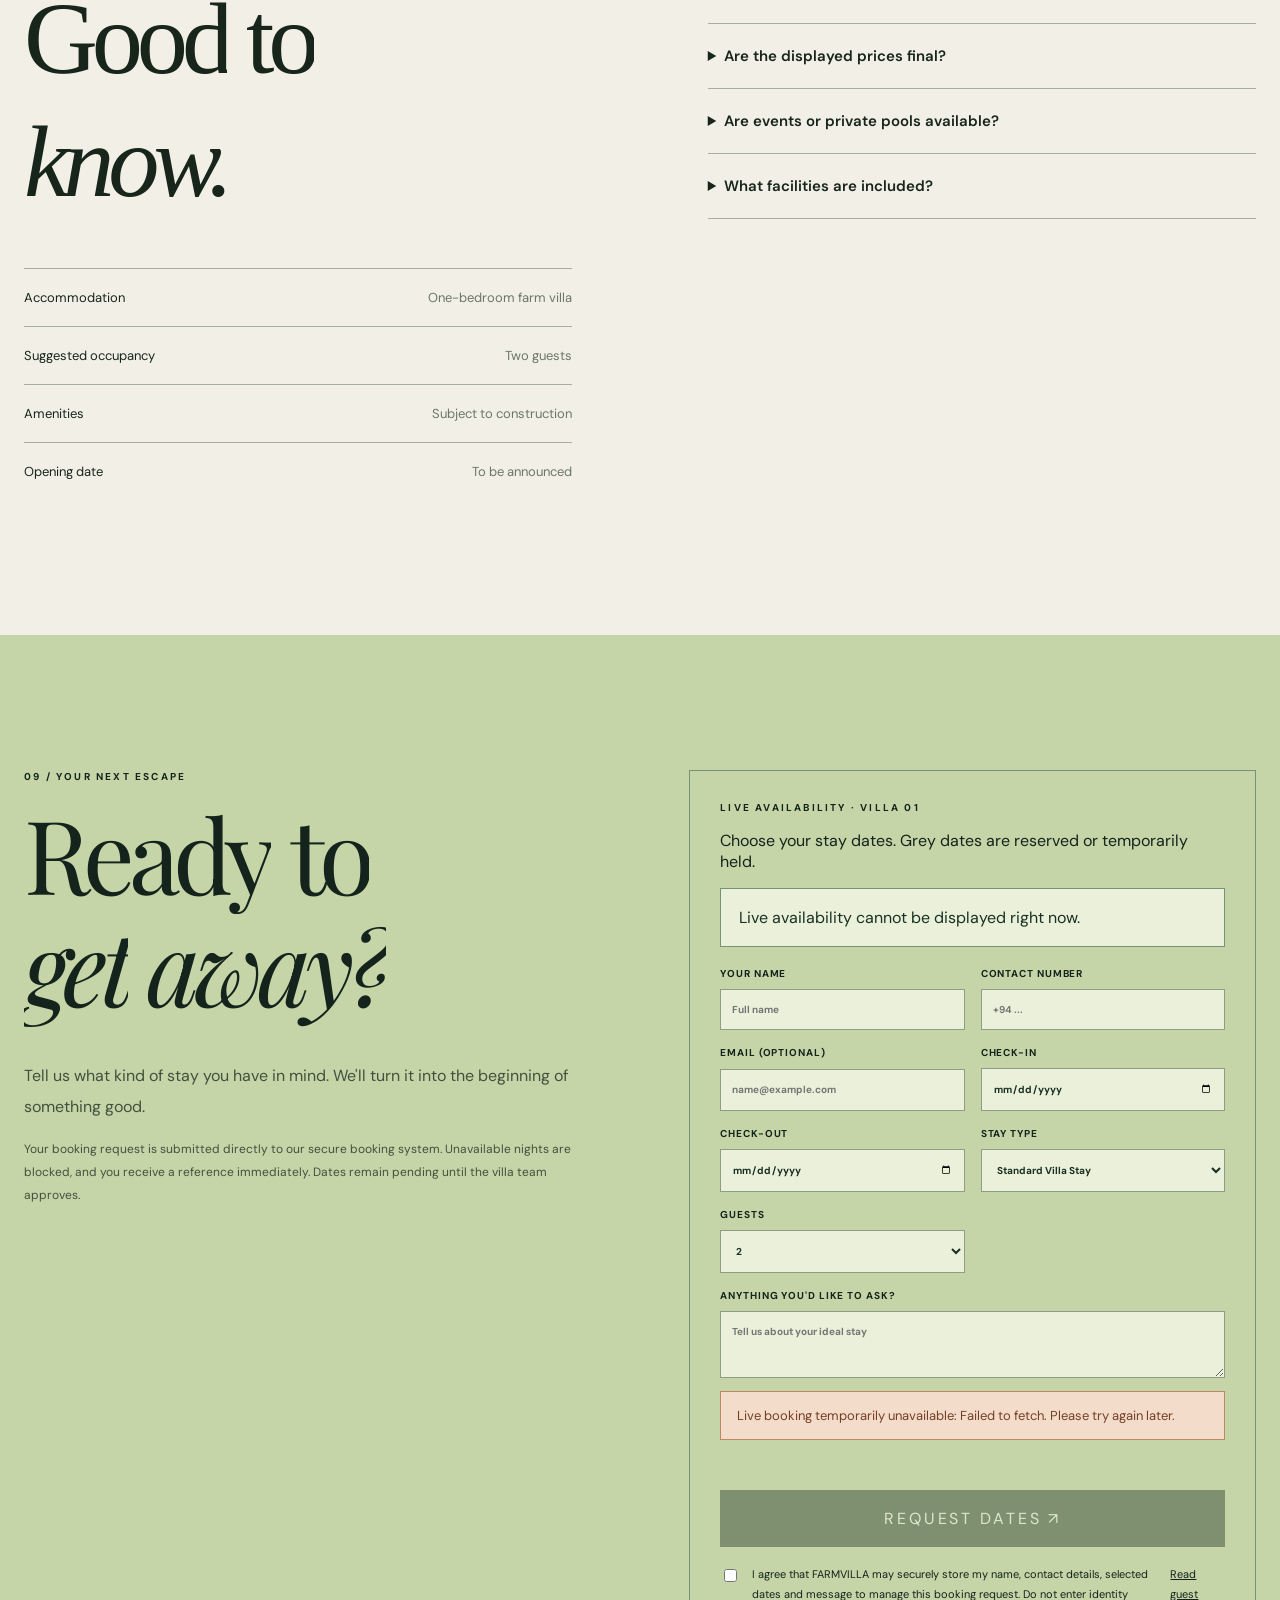
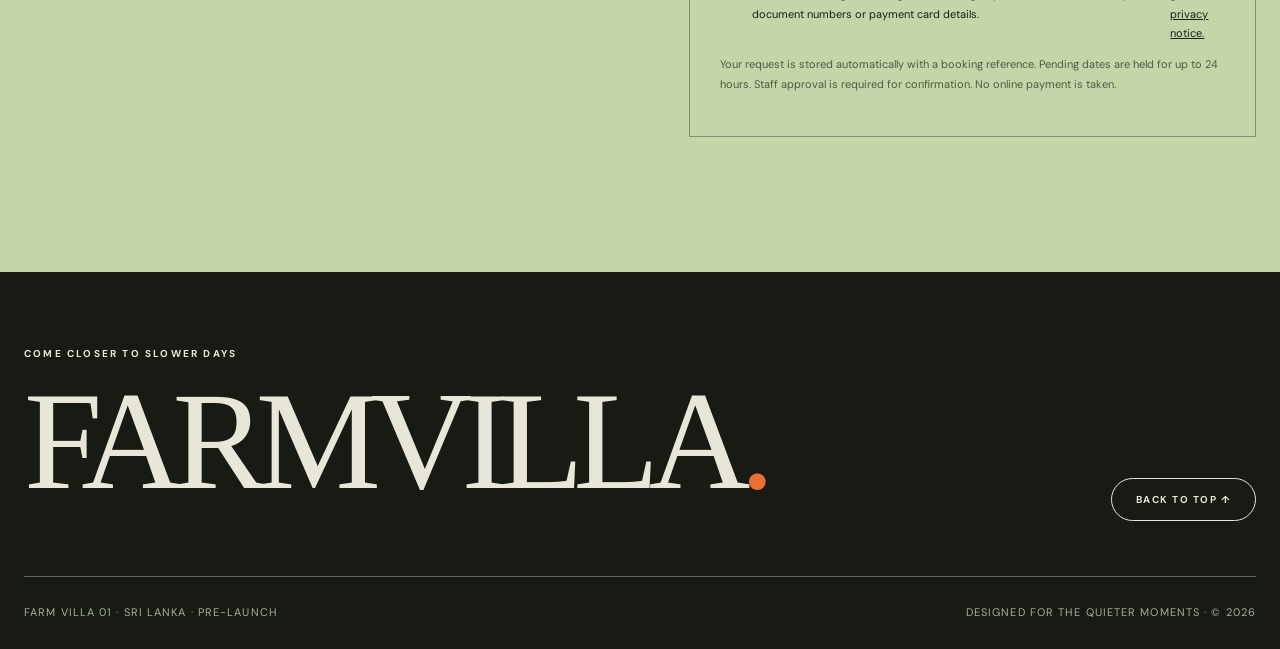
==== commit 5f19b0f9: "V7 premium graphical villa showcase, layered hero, architectural SVG and interactive day/night previ" ====
--- a/index.html
+++ b/index.html
@@ -58,17 +58,42 @@
 
 /* Live reservation calendar */
 #fvCalendar{border:1px solid #789277;background:#eaf0d9;color:#193123;padding:18px;margin-bottom:20px;max-width:520px}.fv-calendar-top{display:flex;justify-content:space-between;align-items:center;gap:14px;margin-bottom:17px;font:400 23px Georgia,serif}.fv-calendar-top button{border:1px solid #7e9177;background:transparent;padding:9px 13px;min-width:43px}.fv-calendar-top button:disabled{opacity:.3;cursor:default}.fv-calendar-grid{display:grid;grid-template-columns:repeat(7,minmax(0,1fr));gap:5px}.fv-calendar-grid .fv-weekday{text-align:center;font-size:10px;padding:8px 0;color:#677861}.fv-day{min-height:38px;border:1px solid transparent;background:#d6e2c5;color:#253927;font-size:12px;padding:3px}.fv-day:hover:not(:disabled){border-color:#163026;background:#c6d992}.fv-day.fv-selected{background:#233e2b;color:#fff}.fv-day.fv-in-range{background:#b8cf9d}.fv-day.fv-unavailable,.fv-day:disabled{background:#d2d4cd;color:#8f978d;cursor:not-allowed;text-decoration:line-through}.fv-calendar-legend{font-size:11px;line-height:1.8;color:#536b4d;margin-top:12px}.fv-booking-status,.fv-price-quote{border:1px solid #809b75;padding:13px 16px;line-height:1.65;font-size:13px;background:#ecf3df;margin:13px 0}.fv-booking-status[data-state=error]{background:#f4dcca;border-color:#be8765;color:#743f27}.fv-booking-status[data-state=ok]{background:#d4ecc7;border-color:#6c9868;color:#214a2d}.fv-price-quote{background:transparent;border:0;padding:3px 0;font-weight:700}.booking form button:disabled{opacity:.4;cursor:not-allowed}.fv-receipt{background:#eaf0d9;border:1px solid #679569;padding:22px;margin-top:15px;color:#193122}.fv-receipt h3{font:400 29px Georgia,serif;margin-top:0}.fv-receipt .fv-ref{font:400 33px Georgia,serif;letter-spacing:.08em;word-break:break-word}.fv-receipt p{font-size:13px;line-height:1.9}.fv-receipt button{display:inline-block;width:auto;margin:10px 10px 0 0;font-size:11px}.fv-error{background:#f4dcca;color:#773826;padding:14px}
-.fv-consent{display:flex;gap:12px;align-items:flex-start;margin-top:18px;line-height:1.8;font-size:11px;text-transform:none!important;letter-spacing:0!important;font-weight:400!important}.fv-consent input{width:auto;flex:0 0 auto;margin-top:4px}.fv-consent a{text-decoration:underline}</style><link rel="stylesheet" href="./motion-v6.css?v=1"></head><body><div class="mv6-spine" aria-hidden="true"><i></i></div><a class="mv6-fab mv6-fab-hidden" id="mv6-fab" href="#enquire" aria-hidden="true" tabindex="-1"><span class="mv6-fab-icon" aria-hidden="true">✳</span> Reserve your stay <span aria-hidden="true">↗</span></a><div id="opening" aria-hidden="true"><div class="openingContent"><div class="mark">FARMVILLA<b>.</b></div><div class="micro">The art of staying still</div><div class="openingTrack"></div></div></div><div id="readProgress" aria-hidden="true"></div><div class="glow" aria-hidden="true" id="cursorGlow"></div>
-<header><div class="wrap"><a class="brand" href="#home" aria-label="Farmvilla home">FARMVILLA<span style="color:var(--orange)">.</span></a><nav class="nav" aria-label="Main navigation"><a href="#story">Our story</a><a href="#stay">The villa</a><a href="#rates">Stay rates</a><a href="#feedback">Guest voices</a><a href="#faq">FAQs</a><a href="#enquire" class="pill">Enquire <span>↗</span></a></nav></div></header>
-<main><section class="hero" id="home"><canvas id="particles" aria-hidden="true"></canvas><div class="mv6-corner" aria-hidden="true">01</div><div class="mv6-hero-label" aria-hidden="true">Scroll to discover</div><div class="sculpture" aria-hidden="true"><div class="ring"></div><div class="ring"></div><div class="ring"></div><div class="core"></div></div><div class="sideNote" aria-hidden="true">A LITTLE CLOSER TO NATURE · VILLA 01</div><div class="wrap inner"><div class="caps eyebrow"><span class="dot"></span> PRIVATE FARM RETREAT · SRI LANKA</div><h1 class="serif">Somewhere<br><em class="movingword">slower<span class="accent">.</span></em></h1><p>One bedroom. Endless breathing room. A quiet little escape from the ordinary, designed for weekends worth remembering.</p><a href="#journey" class="pill">Enter the experience <span>↗</span></a> <a href="#rates" style="margin-left:18px;font-size:11px;letter-spacing:.15em;text-transform:uppercase;text-decoration:underline;text-underline-offset:6px">View stay rates</a></div><div class="wrap bottomline"><span>FARMVILLA / NO. 01</span><span>SCROLL TO EXPLORE ↓</span></div></section>
+.fv-consent{display:flex;gap:12px;align-items:flex-start;margin-top:18px;line-height:1.8;font-size:11px;text-transform:none!important;letter-spacing:0!important;font-weight:400!important}.fv-consent input{width:auto;flex:0 0 auto;margin-top:4px}.fv-consent a{text-decoration:underline}</style><link rel="stylesheet" href="./motion-v6.css?v=1"><link rel="stylesheet" href="./visual-v7.css?v=1"></head><body><div class="mv6-spine" aria-hidden="true"><i></i></div><a class="mv6-fab mv6-fab-hidden" id="mv6-fab" href="#enquire" aria-hidden="true" tabindex="-1"><span class="mv6-fab-icon" aria-hidden="true">✳</span> Reserve your stay <span aria-hidden="true">↗</span></a><div id="opening" aria-hidden="true"><div class="openingContent"><div class="mark">FARMVILLA<b>.</b></div><div class="micro">The art of staying still</div><div class="openingTrack"></div></div></div><div id="readProgress" aria-hidden="true"></div><div class="glow" aria-hidden="true" id="cursorGlow"></div>
+<header><div class="wrap"><a class="brand" href="#home" aria-label="Farmvilla home">FARMVILLA<span style="color:var(--orange)">.</span></a><nav class="nav" aria-label="Main navigation"><a href="#story">Our story</a><a href="#fv7-vision">Villa concept</a><a href="#rates">Stay rates</a><a href="#feedback">Guest voices</a><a href="#faq">FAQs</a><a href="#enquire" class="pill">Enquire <span>↗</span></a></nav></div></header>
+<main><section class="hero" id="home"><canvas id="particles" aria-hidden="true"></canvas><div class="fv7-hero-stage" aria-hidden="true"><div class="fv7-atmosphere"></div><div class="fv7-orbit"></div><img class="fv7-hero-scene" src="./villa-scene-v7.svg?v=1" width="1200" height="820" alt="" decoding="async" fetchpriority="high"><div class="fv7-hero-grain"></div></div><div class="mv6-corner" aria-hidden="true">01</div><div class="mv6-hero-label" aria-hidden="true">Scroll to discover</div><div class="sculpture" aria-hidden="true"><div class="ring"></div><div class="ring"></div><div class="ring"></div><div class="core"></div></div><div class="sideNote" aria-hidden="true">A LITTLE CLOSER TO NATURE · VILLA 01</div><div class="wrap inner"><div class="caps eyebrow"><span class="dot"></span> PRIVATE FARM RETREAT · SRI LANKA</div><h1 class="serif">Somewhere<br><em class="movingword">slower<span class="accent">.</span></em></h1><p>One bedroom. Endless breathing room. A quiet little escape from the ordinary, designed for weekends worth remembering.</p><a href="#journey" class="pill">Enter the experience <span>↗</span></a> <a href="#rates" style="margin-left:18px;font-size:11px;letter-spacing:.15em;text-transform:uppercase;text-decoration:underline;text-underline-offset:6px">View stay rates</a></div><div class="wrap bottomline"><span>FARMVILLA / NO. 01</span><span>SCROLL TO EXPLORE ↓</span></div></section>
 <div class="ticker" aria-hidden="true"><div><span>ONE VILLA · ONE STORY</span><span>THE ART OF SLOW LIVING</span><span>MADE FOR TWO</span><span>A LITTLE CLOSER TO NATURE</span><span>ONE VILLA · ONE STORY</span><span>THE ART OF SLOW LIVING</span><span>MADE FOR TWO</span><span>A LITTLE CLOSER TO NATURE</span></div></div>
 <section id="story" class="light section"><div class="wrap intro"><div class="reveal"><div class="caps">01 / THE STORY</div><h2 class="serif section-title">Not far away.<br><em>Far from ordinary.</em></h2></div><div class="reveal"><p class="lead">At FARMVILLA, luxury isn't about more. It's the comfort of a private bedroom, the freedom to unwind, a warm evening together and the quiet of the countryside. An intimate farm-stay idea made for two.</p></div></div><div class="outlineText" aria-hidden="true">SLOW.</div><div class="wrap features reveal"><div class="feature"><strong>01</strong><span>Private bedroom</span></div><div class="feature"><strong>01</strong><span>Private washroom</span></div><div class="feature"><strong>02</strong><span>Ideal guests</span></div><div class="feature"><strong>∞</strong><span>Quiet moments</span></div></div></section>
-<section class="chapter" id="stay"><div class="orbital" aria-hidden="true"></div><div class="wrap"><div class="caps reveal">02 / THE VILLA</div><h2 class="serif section-title reveal">A place to<br><em class="accent">feel at home.</em></h2><p class="lead reveal">Planned for Villa 01: a restful bedroom, private washroom, a compact kitchenette, wardrobe space and a peaceful outdoor sitting area. Individual pools and additional villas belong to a future phase.</p><a href="#enquire" class="pill reveal" style="margin-top:25px">Discover your stay ↗</a></div></section>
+<section id="fv7-vision" class="fv7-showcase" aria-label="Villa 01 architectural concept">
+<div class="wrap">
+ <div class="fv7-vision-head">
+  <div><div class="caps fv7-eyebrow">02 / A CLOSER LOOK</div><h2>Designed to feel<br><em>a world away.</em></h2></div>
+  <p>An early architectural impression of FARMVILLA 01: a contemporary single-bedroom farm retreat, open to the greenery and created for the simple luxury of time together.</p>
+ </div>
+ <div class="fv7-scene-frame fv7-reveal" id="fv7-scene" data-time="day">
+  <div class="fv7-ambient" aria-hidden="true"></div>
+  <div class="fv7-night-stars" aria-hidden="true"><span></span><span></span><span></span><span></span><span></span></div>
+  <div class="fv7-scene-art"><img src="./villa-scene-v7.svg?v=1" width="1200" height="820" loading="lazy" decoding="async" alt="Artistic concept illustration of a tropical modern farm villa with a sloping roof, glass frontage and palm trees"></div>
+  <div class="fv7-detail" aria-live="polite">
+   <div class="eyebrow" id="fv7-detail-number">VILLA 01 / AN EARLY CONCEPT</div>
+   <h3 id="fv7-detail-title">A quieter kind of luxury.</h3>
+   <p id="fv7-detail-description">Tap the glowing markers to explore the planned bedroom, kitchenette and outdoor sitting area.</p>
+  </div>
+  <div class="fv7-spot-helper">EXPLORE THE DESIGN ↓</div>
+  <button class="fv7-hotspot" data-spot="room" type="button" aria-label="Explore planned bedroom" aria-pressed="false">+</button>
+  <button class="fv7-hotspot" data-spot="kitchen" type="button" aria-label="Explore planned kitchenette" aria-pressed="false">+</button>
+  <button class="fv7-hotspot" data-spot="deck" type="button" aria-label="Explore proposed outdoor sitting area" aria-pressed="false">+</button>
+  <div class="fv7-showcase-footer">
+   <div class="fv7-time-toggle" role="group" aria-label="Preview illustrated villa lighting"><button type="button" data-fv7-time="day" aria-pressed="true">Golden hour</button><button type="button" data-fv7-time="night" aria-pressed="false">After dark</button></div>
+   <div class="fv7-scene-counter">ONE VILLA · THREE MOMENTS</div>
+  </div>
+ </div>
+ <p class="fv7-concept-note">ARTISTIC DESIGN CONCEPT — not a photograph, completed building or final architectural plan. Facilities and appearance may change during construction.</p>
+</div></section><section class="chapter" id="stay"><div class="orbital" aria-hidden="true"></div><div class="wrap"><div class="caps reveal">03 / THE VILLA</div><h2 class="serif section-title reveal">A place to<br><em class="accent">feel at home.</em></h2><p class="lead reveal">Planned for Villa 01: a restful bedroom, private washroom, a compact kitchenette, wardrobe space and a peaceful outdoor sitting area. Individual pools and additional villas belong to a future phase.</p><a href="#enquire" class="pill reveal" style="margin-top:25px">Discover your stay ↗</a></div></section>
 <section class="section orange"><div class="wrap"><div class="caps reveal">A DIFFERENT PACE</div><h2 class="serif section-title reveal">Sleep in.<br>Slow down.<br><em>Stay a little.</em></h2><p class="lead reveal">The best plans are often the simplest: a long conversation, a little fresh air, and nowhere you need to be.</p></div></section>
-<section class="section" id="experience"><div class="wrap"><div class="experienceHeader"><div class="reveal"><div class="caps">03 / THE EXPERIENCE</div><h2 class="serif section-title">A little more<br><em>than a stay.</em></h2></div><p class="reveal">Uncomplicated luxury, made from things that matter. A peaceful night, a slow morning, and enough space to feel entirely yourself.</p></div><div class="experienceGrid"><article class="experienceTile reveal"><div class="number">01 / THE REST</div><div class="symbol" aria-hidden="true">☾</div><div><h3>Unhurried nights</h3><p>A private bedroom and the luxury of slowing down.</p></div></article><article class="experienceTile reveal"><div class="number">02 / THE MOMENT</div><div class="symbol" aria-hidden="true">✳</div><div><h3>Space to connect</h3><p>Calm surroundings and time together without a schedule.</p></div></article><article class="experienceTile reveal"><div class="number">03 / THE MORNING</div><div class="symbol" aria-hidden="true">◒</div><div><h3>The slower start</h3><p>Fresh air, quiet moments and a day that belongs to you.</p></div></article></div></div></section><section class="mv6-journey" id="journey" aria-label="FARMVILLA stay experience"><div class="mv6-sticky" data-stage="0" data-time="day"><div class="mv6-noise" aria-hidden="true"></div><div class="mv6-shell"><div class="mv6-copy"><div class="mv6-header">04 / A STAY IN THREE ACTS</div><h2 class="mv6-title">Time,<br><em>returned<br>to you.</em></h2><div class="mv6-stage-copy"><article class="mv6-phase" data-phase="0"><span class="mv6-phase-number">ACT I / ARRIVE</span><h3>Leave the rush behind.</h3><p>Arrive to a quiet one-bedroom countryside escape, where the only real agenda is to slow down.</p></article><article class="mv6-phase" data-phase="1"><span class="mv6-phase-number">ACT II / UNWIND</span><h3>Make space for nothing.</h3><p>Long conversations, a little fresh air, and your own private place to recharge. This is time designed around you.</p></article><article class="mv6-phase" data-phase="2"><span class="mv6-phase-number">ACT III / AWAKEN</span><h3>Wake without a hurry.</h3><p>Unfold the morning at your own pace. The feeling of a weekend that lasted a little longer.</p></article></div><div class="mv6-phases-nav" aria-label="Explore the stay moments"><button type="button" aria-current="step">01 · Arrive</button><button type="button" aria-current="false">02 · Unwind</button><button type="button" aria-current="false">03 · Awaken</button></div></div><div class="mv6-art" aria-hidden="true"><div class="mv6-halo"></div><div class="mv6-stars"><i></i><i></i><i></i><i></i><i></i><i></i></div><svg class="mv6-architecture" viewBox="0 0 760 520" fill="none" xmlns="http://www.w3.org/2000/svg"><path class="m6-glow" d="M160 285 L635 263 L635 419 L160 419Z"/><path class="m6-draw" d="M115 275 L650 229 L672 267 L143 300Z"/><path class="m6-draw" d="M158 300 L158 416 L628 416 L628 273"/><path class="m6-draw m6-secondary" d="M144 315 L650 289 M114 429 H684"/><path class="m6-draw m6-secondary" d="M210 326 L322 321 L322 397 L210 397Z M465 312 L586 307 L586 395 L465 395Z"/><path class="m6-draw" d="M366 319 L437 315 L437 416 L366 416Z"/><path class="m6-draw m6-secondary" d="M274 324 V398 M524 310 V395 M365 377 H438 M165 415 L134 429 M630 417 L660 429"/><path class="m6-draw m6-secondary" d="M98 420 C104 346 119 303 149 292 M94 372 C70 347 55 325 55 300 M107 351 C131 324 148 308 153 286"/><path class="m6-draw m6-secondary" d="M658 412 C668 348 694 310 724 292 M682 357 C709 343 732 329 745 302"/><path class="m6-draw m6-secondary" d="M137 441 H680 M199 457 H600"/><circle class="m6-draw m6-secondary" cx="621" cy="125" r="61"/></svg></div><div class="mv6-caption">ARTISTIC CONCEPT · NOT THE BUILT VILLA</div><div class="mv6-stage-bottom"><div class="mv6-timeline" aria-hidden="true"><i></i></div><div id="mv6-count" class="mv6-count">01 / 03</div></div><div class="mv6-time-toggle" role="group" aria-label="Switch architectural illustration between day and night"><button type="button" data-time="day" aria-pressed="true">Daylight</button><button type="button" data-time="night" aria-pressed="false">Nightfall</button></div></div></div></section><section class="mv6-between" aria-label="Farmvilla philosophy"><div><div class="caps">MADE FOR MOMENTS OF STILLNESS</div><p>Not a place to do everything.<br><em>A place to feel everything.</em></p></div></section><section class="section" id="rates"><div class="wrap"><div class="rateshead"><div><div class="caps reveal">05 / INTRODUCTORY STAY GUIDE</div><h2 class="serif section-title reveal">Find your<br><em style="color:var(--acid)">kind of escape.</em></h2></div><p class="lead reveal" style="max-width:320px">Indicative launch packages for your first countryside retreat. Prices shown are proposals awaiting owner approval.</p></div><div class="rates"><article class="rate reveal magpanel"><div class="smallcaps">01 / Monday – Thursday</div><h3>Weekday Escape</h3><div class="price"><span data-public-rate="weekday">12,000</span> <small>LKR / night</small></div><p>One private bedroom for up to two guests. Relaxed countryside overnight stay.</p><a class="pill" href="#enquire" data-package="Weekday Escape">Enquire <span>↗</span></a></article><article class="rate focus reveal magpanel"><div class="smallcaps">02 / Friday – Sunday</div><h3>Weekend Retreat</h3><div class="price"><span data-public-rate="weekend">16,000</span> <small>LKR / night</small></div><p>A private farm-villa getaway for two, made for a beautiful weekend together.</p><a class="pill" href="#enquire" data-package="Weekend Retreat">Enquire <span>↗</span></a></article><article class="rate reveal"><div class="smallcaps">03 / By request only</div><h3>Special Stay</h3><div class="price"><span data-public-rate="special">22,000</span> <small>LKR / indicative package</small></div><p>Small celebration or private-occasion enquiry, subject to guest limits and approval.</p><a class="pill" href="#enquire" data-package="Special Stay">Enquire <span>↗</span></a></article></div><p class="ratesnote">PROPOSED PRICES — NOT CONFIRMED OFFERS. Rates and package inclusion require owner approval before booking. Seasonal changes, extra guests, meals, taxes and any event/cleaning charges may apply. No online payment or automatic booking is available yet.</p></div></section>
-<section class="section testimonials" id="feedback"><div class="wrap"><div class="caps reveal">06 / GUEST VOICES</div><h2 class="serif section-title reveal">The moments<br><em style="color:var(--acid)">they remember.</em></h2><p class="lead reveal">Every stay should leave a story worth sharing. Guest feedback will appear here once submitted through an official channel, reviewed and approved for publication.</p><div class="reviewGrid" id="reviewGrid"><div class="reviewEmpty">The first stories are still being written. <em style="color:var(--acid)">Yours could be one of them.</em></div></div><div class="reviewForm"><div class="reveal"><div class="caps">SHARE YOUR EXPERIENCE</div><h3>Every detail<br><em style="color:var(--acid)">matters.</em></h3><p>Rate your experience and share what made your stay memorable. This preview lets you prepare your feedback; online submission will be enabled after our private system is connected.</p></div><form id="feedbackForm" class="reveal"><label>Your name<input name="Guest" required maxlength="65" placeholder="Name"></label><label>Stay reference (optional)<input name="Reference" maxlength="50" placeholder="Booking reference"></label><label class="full">Your rating<span class="ratingButtons" role="group" aria-label="Select rating from one to five stars"><button type="button" data-star="1" aria-label="1 star">★</button><button type="button" data-star="2" aria-label="2 stars">★</button><button type="button" data-star="3" aria-label="3 stars">★</button><button type="button" data-star="4" aria-label="4 stars">★</button><button type="button" data-star="5" aria-label="5 stars">★</button></span><input type="hidden" name="Rating" id="feedbackRating" value="5"></label><label class="full">Your thoughts<textarea name="Feedback" required maxlength="700" placeholder="Tell us about your time at FARMVILLA"></textarea></label><label class="full" style="display:flex;flex-direction:row;align-items:center;gap:12px"><input type="checkbox" name="Publish permission" value="Yes" style="width:auto" required>I agree that this review may be shared publicly after moderation.</label><div class="full"><button type="submit">Prepare my feedback ↗</button></div><div id="feedbackResult" class="full" role="status" aria-live="polite"></div><p class="mutedNote full">No personal information is transmitted by this form yet. Guest reviews are not published automatically.</p></form></div></div></section>
-<section class="section light" id="faq"><div class="wrap details"><div class="reveal"><div class="caps">07 / THE DETAILS</div><h2 class="bigquestion">Good to<br><em>know.</em></h2><div class="listrow">Accommodation <span>One-bedroom farm villa</span></div><div class="listrow">Suggested occupancy <span>Two guests</span></div><div class="listrow">Amenities <span>Subject to construction</span></div><div class="listrow">Opening date <span>To be announced</span></div></div><div class="reveal"><details class="faq"><summary>Can I book the villa today?</summary><p>The villa is in pre-launch planning. Enquiries are expressions of interest only and do not reserve dates.</p></details><details class="faq"><summary>Are the displayed prices final?</summary><p>No. These are proposed introductory rates and must be confirmed by the villa owner.</p></details><details class="faq"><summary>Are events or private pools available?</summary><p>Special occasions are by enquiry and approval only. Individual private pools are a future concept, not an available facility.</p></details><details class="faq"><summary>What facilities are included?</summary><p>The planned villa has one bedroom, washroom, kitchenette and wardrobe. Exact amenities will be confirmed before opening.</p></details></div></div></section>
-<section id="enquire" class="section booking"><div class="wrap bookinglayout"><div class="reveal"><div class="caps">08 / YOUR NEXT ESCAPE</div><h2 class="serif section-title">Ready to<br><em>get away?</em></h2><p class="lead">Tell us what kind of stay you have in mind. We'll turn it into the beginning of something good.</p><p class="lead" style="font-size:12px">Your booking request is submitted directly to our secure booking system. Unavailable nights are blocked, and you receive a reference immediately. Dates remain pending until the villa team approves.</p></div><form id="enquiry" class="form reveal">
+<section class="section" id="experience"><div class="wrap"><div class="experienceHeader"><div class="reveal"><div class="caps">04 / THE EXPERIENCE</div><h2 class="serif section-title">A little more<br><em>than a stay.</em></h2></div><p class="reveal">Uncomplicated luxury, made from things that matter. A peaceful night, a slow morning, and enough space to feel entirely yourself.</p></div><div class="experienceGrid"><article class="experienceTile reveal"><div class="number">01 / THE REST</div><div class="symbol" aria-hidden="true">☾</div><div><h3>Unhurried nights</h3><p>A private bedroom and the luxury of slowing down.</p></div></article><article class="experienceTile reveal"><div class="number">02 / THE MOMENT</div><div class="symbol" aria-hidden="true">✳</div><div><h3>Space to connect</h3><p>Calm surroundings and time together without a schedule.</p></div></article><article class="experienceTile reveal"><div class="number">03 / THE MORNING</div><div class="symbol" aria-hidden="true">◒</div><div><h3>The slower start</h3><p>Fresh air, quiet moments and a day that belongs to you.</p></div></article></div></div></section><section class="mv6-journey" id="journey" aria-label="FARMVILLA stay experience"><div class="mv6-sticky" data-stage="0" data-time="day"><div class="mv6-noise" aria-hidden="true"></div><div class="mv6-shell"><div class="mv6-copy"><div class="mv6-header">05 / A STAY IN THREE ACTS</div><h2 class="mv6-title">Time,<br><em>returned<br>to you.</em></h2><div class="mv6-stage-copy"><article class="mv6-phase" data-phase="0"><span class="mv6-phase-number">ACT I / ARRIVE</span><h3>Leave the rush behind.</h3><p>Arrive to a quiet one-bedroom countryside escape, where the only real agenda is to slow down.</p></article><article class="mv6-phase" data-phase="1"><span class="mv6-phase-number">ACT II / UNWIND</span><h3>Make space for nothing.</h3><p>Long conversations, a little fresh air, and your own private place to recharge. This is time designed around you.</p></article><article class="mv6-phase" data-phase="2"><span class="mv6-phase-number">ACT III / AWAKEN</span><h3>Wake without a hurry.</h3><p>Unfold the morning at your own pace. The feeling of a weekend that lasted a little longer.</p></article></div><div class="mv6-phases-nav" aria-label="Explore the stay moments"><button type="button" aria-current="step">01 · Arrive</button><button type="button" aria-current="false">02 · Unwind</button><button type="button" aria-current="false">03 · Awaken</button></div></div><div class="mv6-art" aria-hidden="true"><div class="mv6-halo"></div><div class="mv6-stars"><i></i><i></i><i></i><i></i><i></i><i></i></div><svg class="mv6-architecture" viewBox="0 0 760 520" fill="none" xmlns="http://www.w3.org/2000/svg"><path class="m6-glow" d="M160 285 L635 263 L635 419 L160 419Z"/><path class="m6-draw" d="M115 275 L650 229 L672 267 L143 300Z"/><path class="m6-draw" d="M158 300 L158 416 L628 416 L628 273"/><path class="m6-draw m6-secondary" d="M144 315 L650 289 M114 429 H684"/><path class="m6-draw m6-secondary" d="M210 326 L322 321 L322 397 L210 397Z M465 312 L586 307 L586 395 L465 395Z"/><path class="m6-draw" d="M366 319 L437 315 L437 416 L366 416Z"/><path class="m6-draw m6-secondary" d="M274 324 V398 M524 310 V395 M365 377 H438 M165 415 L134 429 M630 417 L660 429"/><path class="m6-draw m6-secondary" d="M98 420 C104 346 119 303 149 292 M94 372 C70 347 55 325 55 300 M107 351 C131 324 148 308 153 286"/><path class="m6-draw m6-secondary" d="M658 412 C668 348 694 310 724 292 M682 357 C709 343 732 329 745 302"/><path class="m6-draw m6-secondary" d="M137 441 H680 M199 457 H600"/><circle class="m6-draw m6-secondary" cx="621" cy="125" r="61"/></svg></div><div class="mv6-caption">ARTISTIC CONCEPT · NOT THE BUILT VILLA</div><div class="mv6-stage-bottom"><div class="mv6-timeline" aria-hidden="true"><i></i></div><div id="mv6-count" class="mv6-count">01 / 03</div></div><div class="mv6-time-toggle" role="group" aria-label="Switch architectural illustration between day and night"><button type="button" data-time="day" aria-pressed="true">Daylight</button><button type="button" data-time="night" aria-pressed="false">Nightfall</button></div></div></div></section><section class="mv6-between" aria-label="Farmvilla philosophy"><div><div class="caps">MADE FOR MOMENTS OF STILLNESS</div><p>Not a place to do everything.<br><em>A place to feel everything.</em></p></div></section><section class="section" id="rates"><div class="wrap"><div class="rateshead"><div><div class="caps reveal">06 / INTRODUCTORY STAY GUIDE</div><h2 class="serif section-title reveal">Find your<br><em style="color:var(--acid)">kind of escape.</em></h2></div><p class="lead reveal" style="max-width:320px">Indicative launch packages for your first countryside retreat. Prices shown are proposals awaiting owner approval.</p></div><div class="rates"><article class="rate reveal magpanel"><div class="smallcaps">01 / Monday – Thursday</div><h3>Weekday Escape</h3><div class="price"><span data-public-rate="weekday">12,000</span> <small>LKR / night</small></div><p>One private bedroom for up to two guests. Relaxed countryside overnight stay.</p><a class="pill" href="#enquire" data-package="Weekday Escape">Enquire <span>↗</span></a></article><article class="rate focus reveal magpanel"><div class="smallcaps">02 / Friday – Sunday</div><h3>Weekend Retreat</h3><div class="price"><span data-public-rate="weekend">16,000</span> <small>LKR / night</small></div><p>A private farm-villa getaway for two, made for a beautiful weekend together.</p><a class="pill" href="#enquire" data-package="Weekend Retreat">Enquire <span>↗</span></a></article><article class="rate reveal"><div class="smallcaps">03 / By request only</div><h3>Special Stay</h3><div class="price"><span data-public-rate="special">22,000</span> <small>LKR / indicative package</small></div><p>Small celebration or private-occasion enquiry, subject to guest limits and approval.</p><a class="pill" href="#enquire" data-package="Special Stay">Enquire <span>↗</span></a></article></div><p class="ratesnote">PROPOSED PRICES — NOT CONFIRMED OFFERS. Rates and package inclusion require owner approval before booking. Seasonal changes, extra guests, meals, taxes and any event/cleaning charges may apply. No online payment or automatic booking is available yet.</p></div></section>
+<section class="section testimonials" id="feedback"><div class="wrap"><div class="caps reveal">07 / GUEST VOICES</div><h2 class="serif section-title reveal">The moments<br><em style="color:var(--acid)">they remember.</em></h2><p class="lead reveal">Every stay should leave a story worth sharing. Guest feedback will appear here once submitted through an official channel, reviewed and approved for publication.</p><div class="reviewGrid" id="reviewGrid"><div class="reviewEmpty">The first stories are still being written. <em style="color:var(--acid)">Yours could be one of them.</em></div></div><div class="reviewForm"><div class="reveal"><div class="caps">SHARE YOUR EXPERIENCE</div><h3>Every detail<br><em style="color:var(--acid)">matters.</em></h3><p>Rate your experience and share what made your stay memorable. This preview lets you prepare your feedback; online submission will be enabled after our private system is connected.</p></div><form id="feedbackForm" class="reveal"><label>Your name<input name="Guest" required maxlength="65" placeholder="Name"></label><label>Stay reference (optional)<input name="Reference" maxlength="50" placeholder="Booking reference"></label><label class="full">Your rating<span class="ratingButtons" role="group" aria-label="Select rating from one to five stars"><button type="button" data-star="1" aria-label="1 star">★</button><button type="button" data-star="2" aria-label="2 stars">★</button><button type="button" data-star="3" aria-label="3 stars">★</button><button type="button" data-star="4" aria-label="4 stars">★</button><button type="button" data-star="5" aria-label="5 stars">★</button></span><input type="hidden" name="Rating" id="feedbackRating" value="5"></label><label class="full">Your thoughts<textarea name="Feedback" required maxlength="700" placeholder="Tell us about your time at FARMVILLA"></textarea></label><label class="full" style="display:flex;flex-direction:row;align-items:center;gap:12px"><input type="checkbox" name="Publish permission" value="Yes" style="width:auto" required>I agree that this review may be shared publicly after moderation.</label><div class="full"><button type="submit">Prepare my feedback ↗</button></div><div id="feedbackResult" class="full" role="status" aria-live="polite"></div><p class="mutedNote full">No personal information is transmitted by this form yet. Guest reviews are not published automatically.</p></form></div></div></section>
+<section class="section light" id="faq"><div class="wrap details"><div class="reveal"><div class="caps">08 / THE DETAILS</div><h2 class="bigquestion">Good to<br><em>know.</em></h2><div class="listrow">Accommodation <span>One-bedroom farm villa</span></div><div class="listrow">Suggested occupancy <span>Two guests</span></div><div class="listrow">Amenities <span>Subject to construction</span></div><div class="listrow">Opening date <span>To be announced</span></div></div><div class="reveal"><details class="faq"><summary>Can I book the villa today?</summary><p>The villa is in pre-launch planning. Enquiries are expressions of interest only and do not reserve dates.</p></details><details class="faq"><summary>Are the displayed prices final?</summary><p>No. These are proposed introductory rates and must be confirmed by the villa owner.</p></details><details class="faq"><summary>Are events or private pools available?</summary><p>Special occasions are by enquiry and approval only. Individual private pools are a future concept, not an available facility.</p></details><details class="faq"><summary>What facilities are included?</summary><p>The planned villa has one bedroom, washroom, kitchenette and wardrobe. Exact amenities will be confirmed before opening.</p></details></div></div></section>
+<section id="enquire" class="section booking"><div class="wrap bookinglayout"><div class="reveal"><div class="caps">09 / YOUR NEXT ESCAPE</div><h2 class="serif section-title">Ready to<br><em>get away?</em></h2><p class="lead">Tell us what kind of stay you have in mind. We'll turn it into the beginning of something good.</p><p class="lead" style="font-size:12px">Your booking request is submitted directly to our secure booking system. Unavailable nights are blocked, and you receive a reference immediately. Dates remain pending until the villa team approves.</p></div><form id="enquiry" class="form reveal">
 <div class="fv-booking-heading"><div class="caps">LIVE AVAILABILITY · VILLA 01</div><p>Choose your stay dates. Grey dates are reserved or temporarily held.</p></div>
 <div id="fvCalendar" aria-label="Villa availability calendar"><p>Loading live availability…</p></div>
 <div class="fields"><label>Your name<input required name="Name" maxlength="100" placeholder="Full name"></label><label>Contact number<input required name="Phone" type="tel" maxlength="30" placeholder="+94 ..."></label><label>Email (optional)<input name="Email" type="email" maxlength="150" placeholder="name@example.com"></label><label>Check-in<input required name="Check-in" type="date" id="arrival"></label><label>Check-out<input required name="Check-out" type="date" id="departure"></label><label>Stay type<select name="Package" id="package"><option>Standard Villa Stay</option><option>Special Stay</option></select></label><label>Guests<select name="Guests"><option>1</option><option selected>2</option><option>3 — approval required</option><option>4 — approval required</option></select></label><label class="full">Anything you'd like to ask?<textarea name="Notes" rows="3" maxlength="500" placeholder="Tell us about your ideal stay"></textarea></label></div><p id="fvAvailability" class="fv-booking-status" role="status" aria-live="polite">Checking availability…</p><p id="fvQuote" class="fv-price-quote"></p><button type="submit" disabled>Request dates ↗</button><label class="fv-consent"><input type="checkbox" id="fvConsent" required> I agree that FARMVILLA may securely store my name, contact details, selected dates and message to manage this booking request. Do not enter identity document numbers or payment card details. <a href="./privacy.html" target="_blank" rel="noopener noreferrer">Read guest privacy notice.</a></label><p class="note">Your request is stored automatically with a booking reference. Pending dates are held for up to 24 hours. Staff approval is required for confirmation. No online payment is taken.</p><div id="result" role="status" aria-live="polite"></div></form></div></section></main>
@@ -91,4 +116,4 @@
 const a=document.getElementById('arrival'),d=document.getElementById('departure');const today=new Date();today.setMinutes(today.getMinutes()-today.getTimezoneOffset());a.min=today.toISOString().slice(0,10);d.min=a.min;a.addEventListener('change',()=>{if(!a.value)return;const t=new Date(a.value+'T12:00:00');t.setDate(t.getDate()+1);const min=[t.getFullYear(),String(t.getMonth()+1).padStart(2,'0'),String(t.getDate()).padStart(2,'0')].join('-');d.min=min;if(!d.value||d.value<min)d.value=min});
 document.getElementById('enquiry').addEventListener('submit',e=>{e.preventDefault();if(d.value<=a.value){alert('Check-out must be after check-in');return}const text='FARMVILLA 01 — PRE-LAUNCH ENQUIRY\n'+[...new FormData(e.target)].map(([k,v])=>k+': '+v).join('\n')+'\nRates are indicative and subject to confirmation.';const el=document.getElementById('result');el.className='result';el.textContent='Your message is ready to copy (not yet sent):\n\n'+text;const b=document.createElement('button');b.type='button';b.textContent='Copy enquiry';b.onclick=async()=>{try{await navigator.clipboard.writeText(text);b.textContent='Copied ✓'}catch{b.textContent='Select the text above to copy'}};el.appendChild(b)});
 if(reduced)return;const canvas=document.getElementById('particles'),ctx=canvas.getContext('2d');if(!ctx)return;let W=0,H=0,points=[],raf=0,visible=true,mouse={x:-999,y:-999};const resize=()=>{const dpr=Math.min(devicePixelRatio||1,2);W=canvas.clientWidth;H=canvas.clientHeight;canvas.width=Math.round(W*dpr);canvas.height=Math.round(H*dpr);ctx.setTransform(dpr,0,0,dpr,0,0);const count=Math.min(540,Math.floor(W*H/1700));points=Array.from({length:count},(_,i)=>({seed:i*.6180339,angle:Math.random()*Math.PI*2,r:Math.sqrt(Math.random()),offset:Math.random()*7,speed:.15+Math.random()*.32,size:Math.random()*1.6+.55}))};resize();addEventListener('resize',resize,{passive:true});canvas.addEventListener('pointermove',e=>{const r=canvas.getBoundingClientRect();mouse.x=e.clientX-r.left;mouse.y=e.clientY-r.top});canvas.addEventListener('pointerleave',()=>mouse={x:-999,y:-999});const visibility=()=>{visible=!document.hidden};document.addEventListener('visibilitychange',visibility);let t=0;function draw(){raf=requestAnimationFrame(draw);if(!visible)return;t+=.005;ctx.clearRect(0,0,W,H);const cx=W*.72,cy=H*.51,radius=Math.min(W*.32,H*.45);ctx.beginPath();ctx.ellipse(cx,cy,radius*1.2,radius*.96,0,0,Math.PI*2);ctx.strokeStyle='rgba(219,239,154,.13)';ctx.lineWidth=1;ctx.stroke();for(const p of points){const angle=p.angle+t*p.speed;const shape=.78+.2*Math.sin(p.angle*3+t*.65)+.07*Math.cos(p.angle*7-t);let x=cx+Math.cos(angle)*p.r*radius*1.17*shape;let y=cy+Math.sin(angle)*p.r*radius*.93*shape;const dx=x-mouse.x,dy=y-mouse.y,dist=Math.hypot(dx,dy);if(dist<105){const f=(105-dist)/105;x+=dx/(dist||1)*f*22;y+=dy/(dist||1)*f*22}const alpha=.18+.6*(1-p.r);ctx.fillStyle=(p.seed%1>.82?'rgba(235,110,53,':'rgba(216,234,153,')+alpha+')';ctx.beginPath();ctx.arc(x,y,p.size,0,Math.PI*2);ctx.fill()}}draw()})();
-</script><script src="./booking-live.js" defer></script><script src="./motion-v6.js?v=1" defer></script></body></html>+</script><script src="./booking-live.js" defer></script><script src="./motion-v6.js?v=1" defer></script><script src="./visual-v7.js?v=1" defer></script></body></html>
--- a/motion-v6.css
+++ b/motion-v6.css
@@ -52,7 +52,7 @@
 .mv6-stars{position:absolute;inset:0;pointer-events:none;opacity:0;transition:opacity 1.3s}
 .mv6-sticky[data-time="night"] .mv6-stars{opacity:1}
 .mv6-stars i{position:absolute;border-radius:50%;width:3px;height:3px;background:#e9ecd8;animation:mv6Twinkle 2.7s infinite alternate}.mv6-stars i:nth-child(1){top:11%;left:12%}.mv6-stars i:nth-child(2){top:25%;left:24%;animation-delay:.4s}.mv6-stars i:nth-child(3){top:14%;right:22%;animation-delay:1.1s}.mv6-stars i:nth-child(4){top:36%;right:10%;animation-delay:.9s}.mv6-stars i:nth-child(5){top:39%;left:13%;animation-delay:1.4s}.mv6-stars i:nth-child(6){top:8%;right:45%;animation-delay:2s}
-.mv6-time-toggle{position:absolute;bottom:12px;right:0;z-index:5;display:flex;border:1px solid #d9e7cc5e;border-radius:30px;overflow:hidden;background:#1b2e20d4}
+.mv6-time-toggle{position:absolute;bottom:102px;right:0;z-index:5;display:flex;border:1px solid #d9e7cc5e;border-radius:30px;overflow:hidden;background:#1b2e20d4}
 .mv6-time-toggle button{padding:12px 18px;min-height:42px;font:700 10px "DM Sans",sans-serif;text-transform:uppercase;letter-spacing:.15em;color:#d5dfc5;background:transparent;border:0}
 .mv6-time-toggle button[aria-pressed="true"]{color:#182818;background:#e3ebca}
 .mv6-caption{position:absolute;z-index:2;right:9%;bottom:18%;font:700 10px "DM Sans",sans-serif;letter-spacing:.24em;text-transform:uppercase;color:#c2cfac;writing-mode:vertical-rl}
--- a/visual-v7.css
+++ b/visual-v7.css
@@ -0,0 +1,63 @@
+/* FARMVILLA V7 — premium architectural concept, light and responsive */
+:root{--fv7-brass:#d8c39a;--fv7-forest:#122418;--fv7-ivory:#f0ecdf}
+.hero .sculpture{opacity:0!important;pointer-events:none}
+.hero .inner{z-index:3;position:relative}
+.fv7-hero-stage{position:absolute;inset:0;z-index:0;pointer-events:none;overflow:hidden}
+.fv7-hero-stage:after{content:"";position:absolute;inset:0;background:linear-gradient(90deg,#111b14e6 0%,#111b14c5 22%,#111b1461 45%,#111b1400 83%);pointer-events:none}
+.fv7-hero-scene{position:absolute;width:min(82vw,1250px);max-width:none;right:-6%;bottom:-12%;height:auto;object-fit:contain;opacity:.97;filter:drop-shadow(0 50px 75px #07130b88);transform:translate3d(0,35px,0) scale(1.06);animation:fv7HeroIn 1.9s cubic-bezier(.15,.68,.15,1) .2s forwards}
+.fv7-hero-grain{position:absolute;inset:0;opacity:.12;pointer-events:none;background-image:radial-gradient(#f1edcf .55px,transparent .7px);background-size:9px 9px;mask-image:linear-gradient(90deg,transparent,#000 50%)}
+.fv7-hero-stage .fv7-orbit{position:absolute;width:40vw;height:40vw;right:5%;top:7%;border-radius:50%;border:1px solid #f2e8b12e;box-shadow:0 0 0 65px #adc78b09,0 0 0 146px #adc78b04;animation:fv7Breathe 10s ease-in-out infinite alternate}
+.fv7-hero-stage .fv7-orbit:after{content:"";position:absolute;inset:10%;border-radius:50%;border:1px dashed #f2e8b133}
+.fv7-hero-stage .fv7-atmosphere{position:absolute;right:4%;top:14%;width:60%;height:65%;border-radius:50%;background:radial-gradient(ellipse,#9dbf8552,#91b3830b 55%,transparent 70%);animation:fv7Breathe 9s ease-in-out infinite alternate}
+.fv7-night .fv7-hero-stage .fv7-atmosphere{background:radial-gradient(ellipse,#a5b4b650,#7897a90b 57%,transparent 75%)}
+.fv7-night .fv7-hero-scene{filter:brightness(.7) saturate(.84) hue-rotate(8deg) drop-shadow(0 40px 65px #0d171488)}
+@keyframes fv7HeroIn{to{transform:translate3d(0,0,0) scale(1);opacity:1}}
+@keyframes fv7Breathe{to{transform:scale(1.045);opacity:.68}}
+#fv7-vision{background:#e9e5d7;color:#1a3223;padding:128px 0 115px;position:relative;overflow:hidden}
+#fv7-vision .fv7-eyebrow{color:#7b8c72}
+.fv7-vision-head{display:grid;grid-template-columns:1.14fr .86fr;align-items:end;gap:10%;margin-bottom:52px}
+.fv7-vision-head h2{font:400 clamp(48px,6.2vw,105px)/1.02 "Playfair Display",Georgia,serif;letter-spacing:-.065em;margin:14px 0 0}
+.fv7-vision-head h2 em{color:#728665}
+.fv7-vision-head p{color:#6b776a;font-size:15px;line-height:1.85;max-width:470px;margin:0 0 10px}
+.fv7-scene-frame{position:relative;isolation:isolate;min-height:620px;border-radius:7px;overflow:hidden;background:radial-gradient(ellipse at 66% 28%,#597254 0%,#304d37 44%,#142d22 96%);border:1px solid #6c8b6b;box-shadow:0 34px 90px #354a372e;transform-origin:center center;transition:background 1s ease,box-shadow 1s ease}
+.fv7-scene-frame[data-time="night"]{background:radial-gradient(ellipse at 65% 30%,#344a51,#1c3136 48%,#0d201e 100%);box-shadow:0 40px 90px #1b2b3266}
+.fv7-scene-frame .fv7-ambient{position:absolute;width:65%;aspect-ratio:1;top:1%;right:-9%;background:radial-gradient(circle,#e7dba321,transparent 68%);border-radius:50%;animation:fv7Float 10s ease-in-out infinite alternate;pointer-events:none}
+.fv7-scene-frame[data-time="night"] .fv7-ambient{background:radial-gradient(circle,#acb5cb36,transparent 68%)}
+.fv7-scene-art{position:absolute;inset:2% 2% -5%;display:flex;align-items:center;justify-content:center;pointer-events:none;transform:translate3d(var(--fv7-mx,0px),var(--fv7-my,0px),0) scale(1.045);transition:filter 1.1s ease,transform .28s ease-out;will-change:transform}
+.fv7-scene-art img{width:100%;height:100%;object-fit:contain;display:block;filter:drop-shadow(0 40px 42px #0b1b1c72);transform:scale(var(--fv7-scale,1));transition:transform .3s ease-out,filter .9s ease}
+.fv7-scene-frame[data-time="night"] .fv7-scene-art img{filter:brightness(.62) contrast(1.08) saturate(.82) hue-rotate(11deg) drop-shadow(0 46px 54px #08131acc)}
+.fv7-scene-frame:before{content:"";z-index:2;position:absolute;inset:0;pointer-events:none;background:linear-gradient(180deg,#0e211d66,transparent 22%,transparent 72%,#081b1c86);opacity:.8}
+.fv7-scene-frame:after{content:"";pointer-events:none;position:absolute;z-index:2;top:-70%;left:-45%;width:30%;height:240%;transform:rotate(22deg);background:linear-gradient(90deg,transparent,#fff2ce1f,transparent);animation:fv7Glint 12s ease-in-out infinite}
+.fv7-night-stars{pointer-events:none;position:absolute;inset:0;z-index:2;opacity:0;transition:opacity 1s ease}
+.fv7-scene-frame[data-time="night"] .fv7-night-stars{opacity:1}
+.fv7-night-stars span{position:absolute;display:block;width:2px;height:2px;background:#f2f7ec;border-radius:50%;box-shadow:0 0 12px #fff8d4;animation:fv7Twinkle 2.8s ease-in-out infinite alternate}
+.fv7-night-stars span:nth-child(1){top:16%;left:17%}.fv7-night-stars span:nth-child(2){top:10%;left:51%;animation-delay:.6s}.fv7-night-stars span:nth-child(3){top:22%;right:16%;animation-delay:1.3s}.fv7-night-stars span:nth-child(4){top:35%;right:9%;animation-delay:1.9s}.fv7-night-stars span:nth-child(5){top:7%;right:35%;animation-delay:.9s}
+.fv7-hotspot{position:absolute;z-index:7;width:34px;height:34px;display:grid;place-items:center;transform:translate(-50%,-50%);border-radius:50%;border:1px solid #f9f0c4;background:#e8e9c9e3;color:#233b27;box-shadow:0 0 0 9px #f1f6d325,0 6px 20px #05190d7d;font-size:22px;line-height:1;font-weight:400;transition:transform .25s,background .25s;cursor:pointer}
+.fv7-hotspot:after{content:"";position:absolute;inset:-13px;border:1px solid #f3efc06b;border-radius:50%;animation:fv7Ping 3.6s ease-out infinite}
+.fv7-hotspot[aria-pressed="true"]{background:#e1bc7a;transform:translate(-50%,-50%) scale(1.16)}
+.fv7-hotspot:hover{transform:translate(-50%,-50%) scale(1.13);background:#f1d9a4}
+.fv7-hotspot:focus-visible{outline:3px solid #f5d8a4;outline-offset:11px}
+.fv7-hotspot[data-spot="room"]{left:49.5%;top:58%}
+.fv7-hotspot[data-spot="kitchen"]{left:67%;top:55%}
+.fv7-hotspot[data-spot="deck"]{left:56%;top:77%}
+.fv7-detail{position:absolute;z-index:6;top:27px;left:28px;min-width:255px;max-width:320px;padding:20px 22px 22px;background:#15271fdd;color:#f5f1df;border:1px solid #ffffff37;backdrop-filter:blur(15px);border-radius:4px;box-shadow:0 9px 30px #0003;transition:opacity .35s,transform .35s;opacity:1}
+.fv7-detail .eyebrow{color:#dbcdab;font-size:9px;letter-spacing:.22em;text-transform:uppercase}
+.fv7-detail h3{font:400 26px Georgia,serif;letter-spacing:-.025em;margin:13px 0}
+.fv7-detail p{font-size:12px;line-height:1.75;color:#cbd7c5;margin:0}
+.fv7-spot-helper{position:absolute;z-index:6;top:28px;right:25px;font-size:10px;letter-spacing:.14em;text-transform:uppercase;color:#f0ebd4;background:#14281b9e;padding:12px 15px;border:1px solid #ffffff37}
+.fv7-showcase-footer{display:flex;justify-content:space-between;align-items:center;gap:14px;position:absolute;left:25px;right:25px;bottom:24px;z-index:8}
+.fv7-time-toggle{display:inline-flex;align-items:center;padding:3px;border:1px solid #bfcab57a;background:#152d22e0;border-radius:50px;box-shadow:0 4px 15px #04150b56}
+.fv7-time-toggle button{border:0;border-radius:30px;padding:12px 16px;min-height:44px;background:transparent;color:#e3ead9;font:700 10px "DM Sans",sans-serif;text-transform:uppercase;letter-spacing:.12em;transition:background .3s,color .3s}
+.fv7-time-toggle button[aria-pressed="true"]{background:#d9e8bd;color:#213a28}
+.fv7-scene-counter{font:400 11px Georgia,serif;letter-spacing:.2em;color:#f0e9d4;text-transform:uppercase}
+.fv7-concept-note{margin:16px 0 0;color:#647466;font-size:11px;letter-spacing:.035em;line-height:1.7}
+.fv7-reveal .fv7-scene-art{opacity:0;transform:translate3d(0,85px,0) scale(1.08)}
+.fv7-reveal.fv7-visible .fv7-scene-art{opacity:1;transform:translate3d(var(--fv7-mx,0px),var(--fv7-my,0px),0) scale(1.045);transition:opacity 1.15s cubic-bezier(.15,.8,.15,1),transform 1.25s cubic-bezier(.15,.8,.15,1),filter 1s}
+@keyframes fv7Glint{0%,30%{transform:translateX(-40vw) rotate(22deg);opacity:0}45%{opacity:1}75%,100%{transform:translateX(140vw) rotate(22deg);opacity:0}}
+@keyframes fv7Float{to{transform:translate(-4%,3%) scale(1.1)}}
+@keyframes fv7Twinkle{to{opacity:.25;transform:scale(.75)}}
+@keyframes fv7Ping{0%{opacity:0;transform:scale(.75)}25%{opacity:.75}100%{opacity:0;transform:scale(1.65)}}
+@media(max-width:1050px){.fv7-hero-scene{width:100vw;right:-19%;bottom:-8%;opacity:.69}.fv7-scene-frame{min-height:535px}.fv7-vision-head{gap:5%}}
+@media(max-width:720px){.fv7-hero-scene{width:143vw;right:-68%;bottom:5%;opacity:.6}.fv7-hero-stage:after{background:linear-gradient(90deg,#111b14df,#111b14a5 48%,#111b1433 100%)}.fv7-hero-stage .fv7-orbit{width:90vw;height:90vw;right:-45%;top:21%}#fv7-vision{padding:80px 0 70px}.fv7-vision-head{grid-template-columns:1fr;gap:20px;margin-bottom:30px}.fv7-vision-head h2{font-size:clamp(46px,12vw,70px)}.fv7-vision-head p{font-size:13px}.fv7-scene-frame{min-height:530px}.fv7-scene-art{inset:13% -25% 6%;transform:scale(1.2)}.fv7-reveal.fv7-visible .fv7-scene-art{transform:translate3d(0,0,0) scale(1.18)}.fv7-hotspot[data-spot="room"]{left:49%;top:55%}.fv7-hotspot[data-spot="kitchen"]{left:75%;top:54%}.fv7-hotspot[data-spot="deck"]{left:59%;top:67%}.fv7-detail{top:14px;left:12px;right:12px;max-width:none;min-width:0;padding:14px 15px}.fv7-detail h3{font-size:21px;margin:5px 0}.fv7-detail p{font-size:11px}.fv7-spot-helper{display:none}.fv7-showcase-footer{bottom:15px;left:12px;right:12px}.fv7-scene-counter{font-size:9px}}
+@media(max-width:420px){.fv7-scene-frame{min-height:475px}.fv7-hotspot{width:31px;height:31px}.fv7-time-toggle button{font-size:9px;padding:10px 12px}.fv7-scene-art{inset:16% -29% 12%}}
+@media(prefers-reduced-motion:reduce){.fv7-hero-scene,.fv7-scene-frame:after,.fv7-scene-frame .fv7-ambient,.fv7-hotspot:after,.fv7-night-stars span,.fv7-hero-stage .fv7-orbit{animation:none!important}.fv7-hero-scene{transform:none!important}.fv7-scene-art,.fv7-reveal .fv7-scene-art,.fv7-reveal.fv7-visible .fv7-scene-art{transform:none!important;opacity:1!important;transition:none!important}.fv7-hotspot{transition:none!important}}
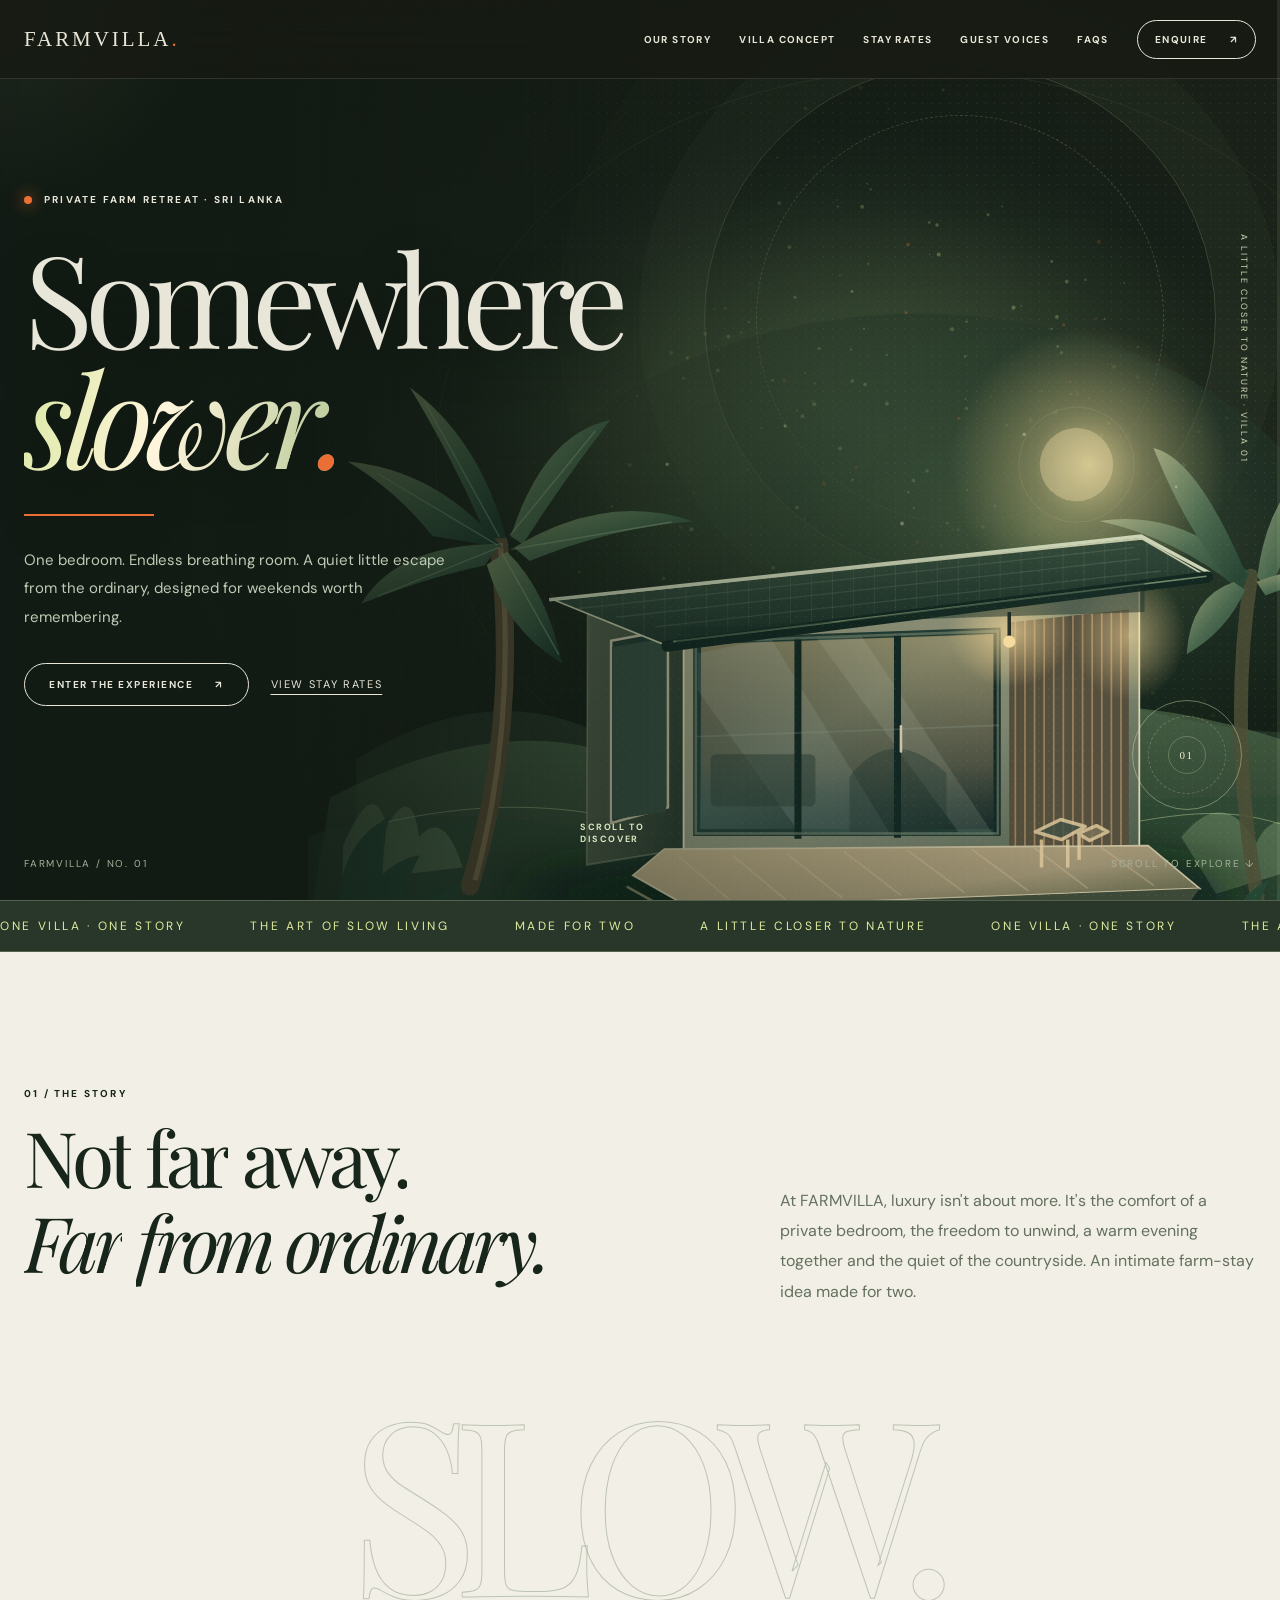
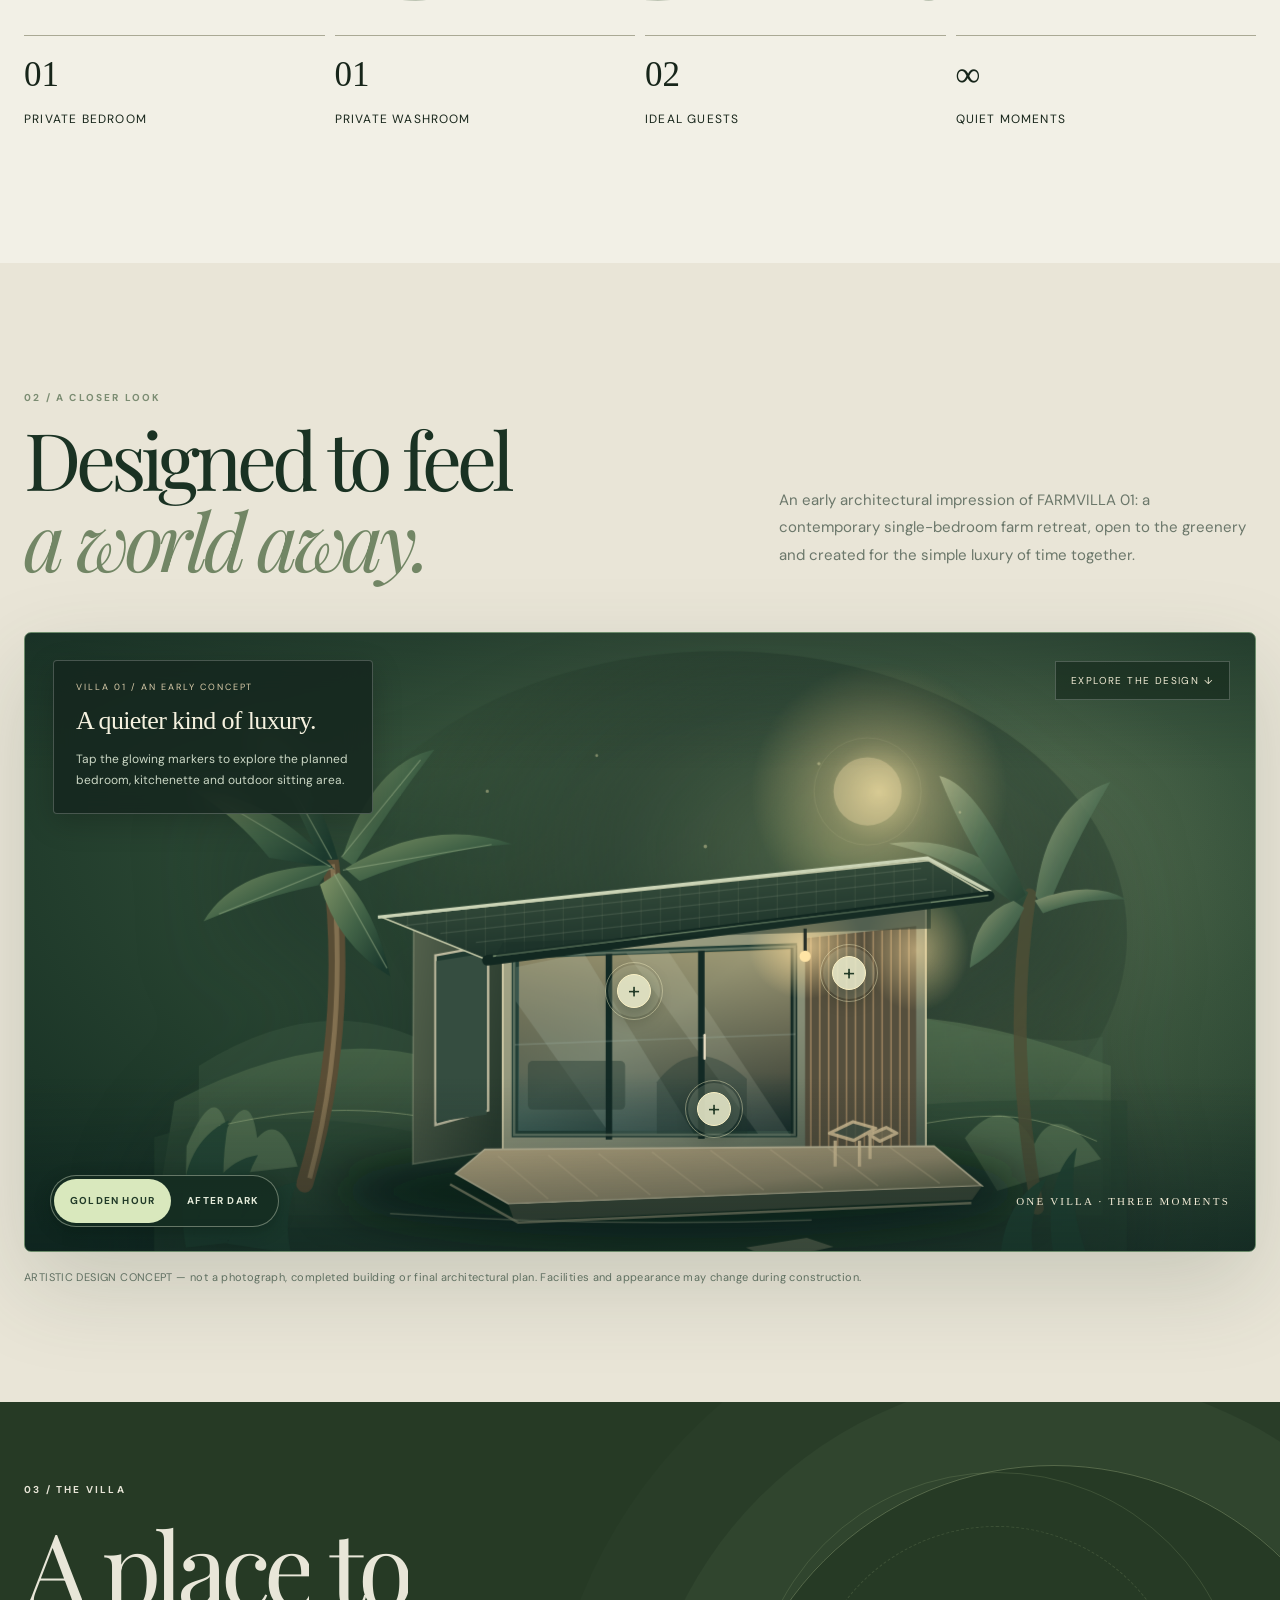
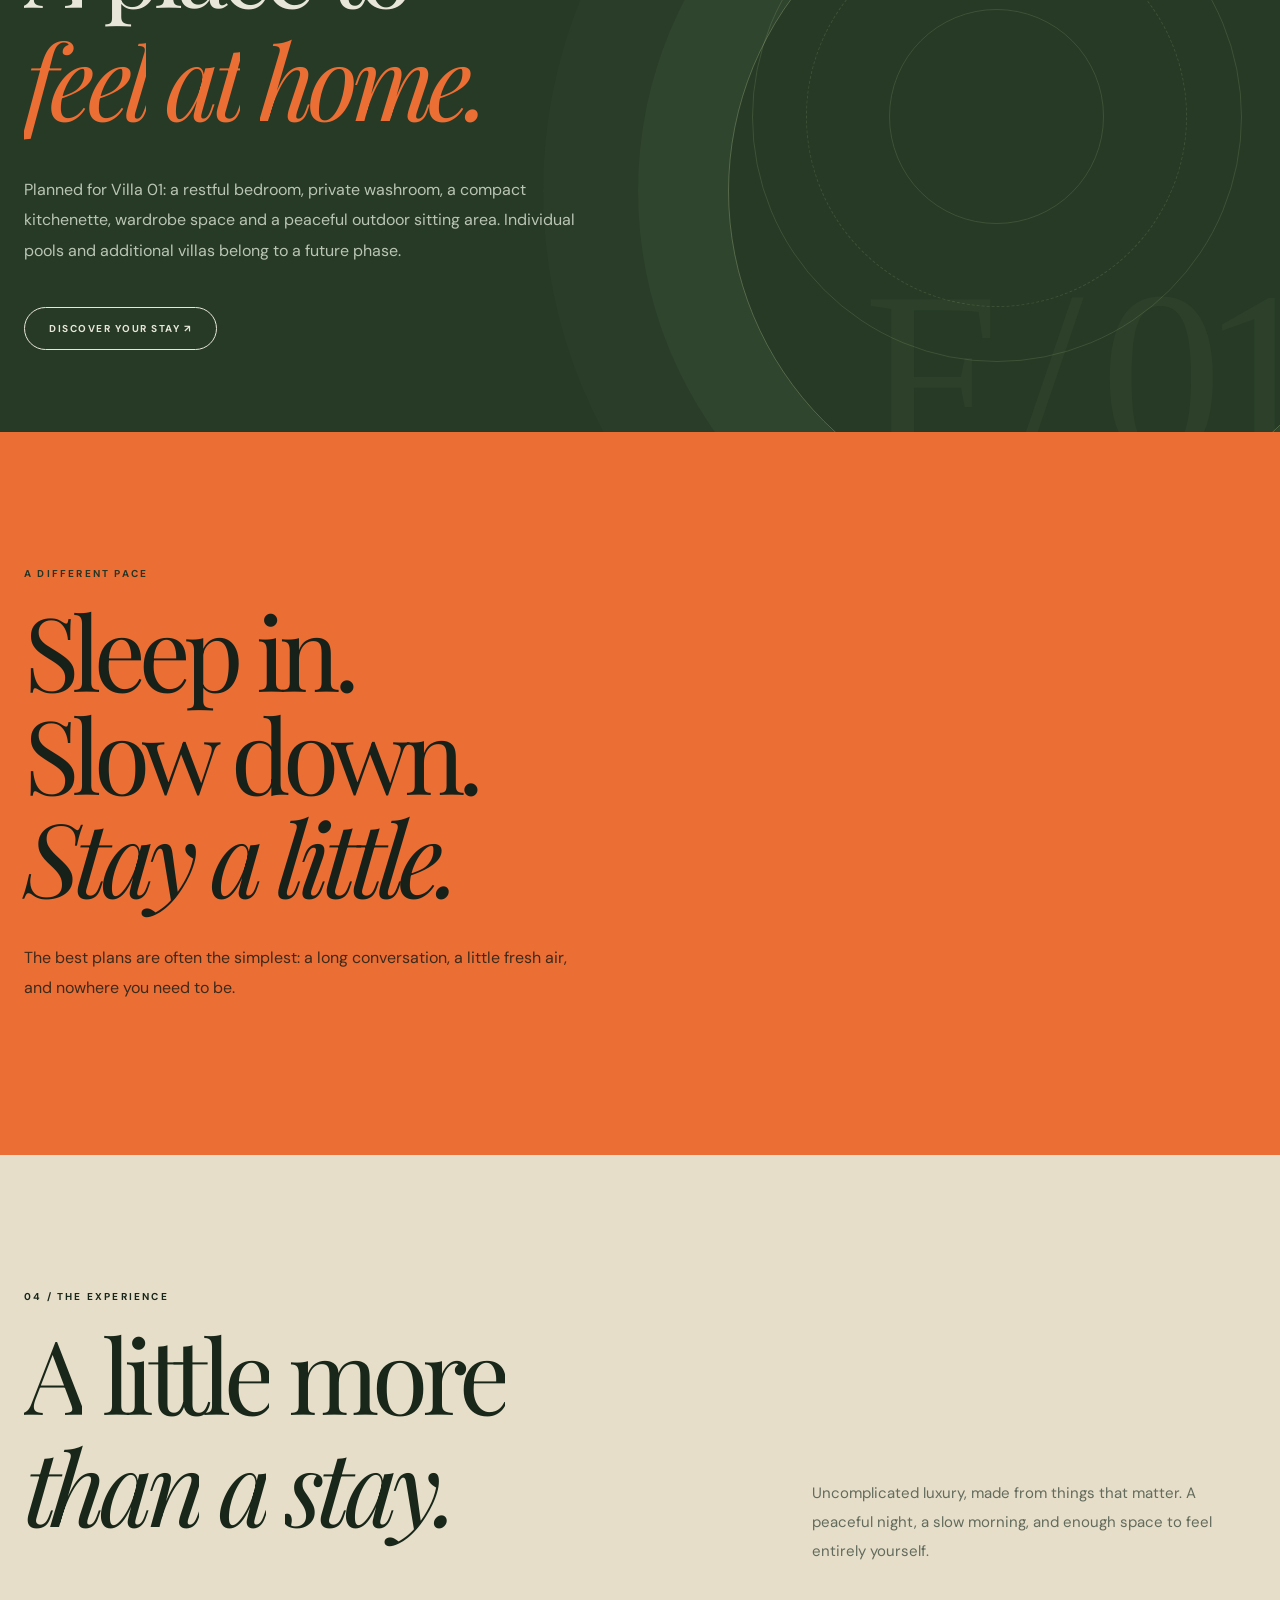
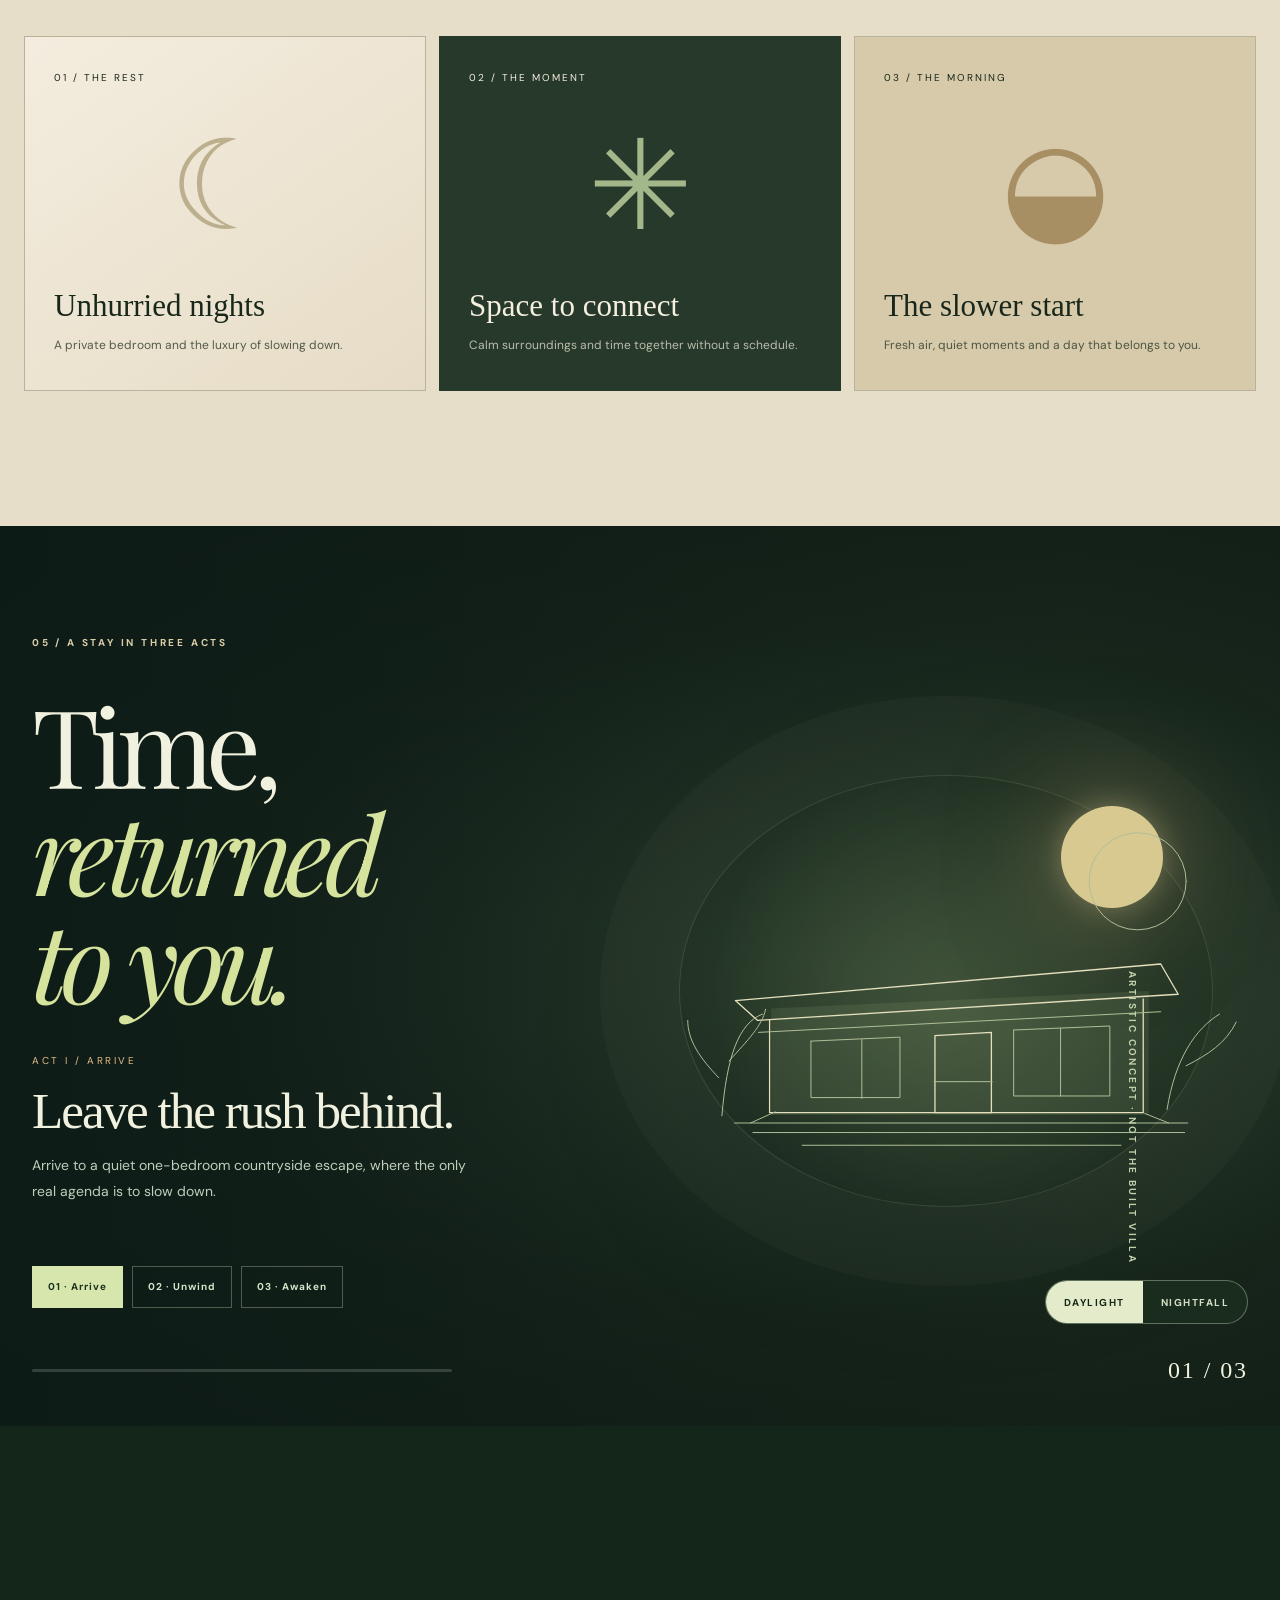
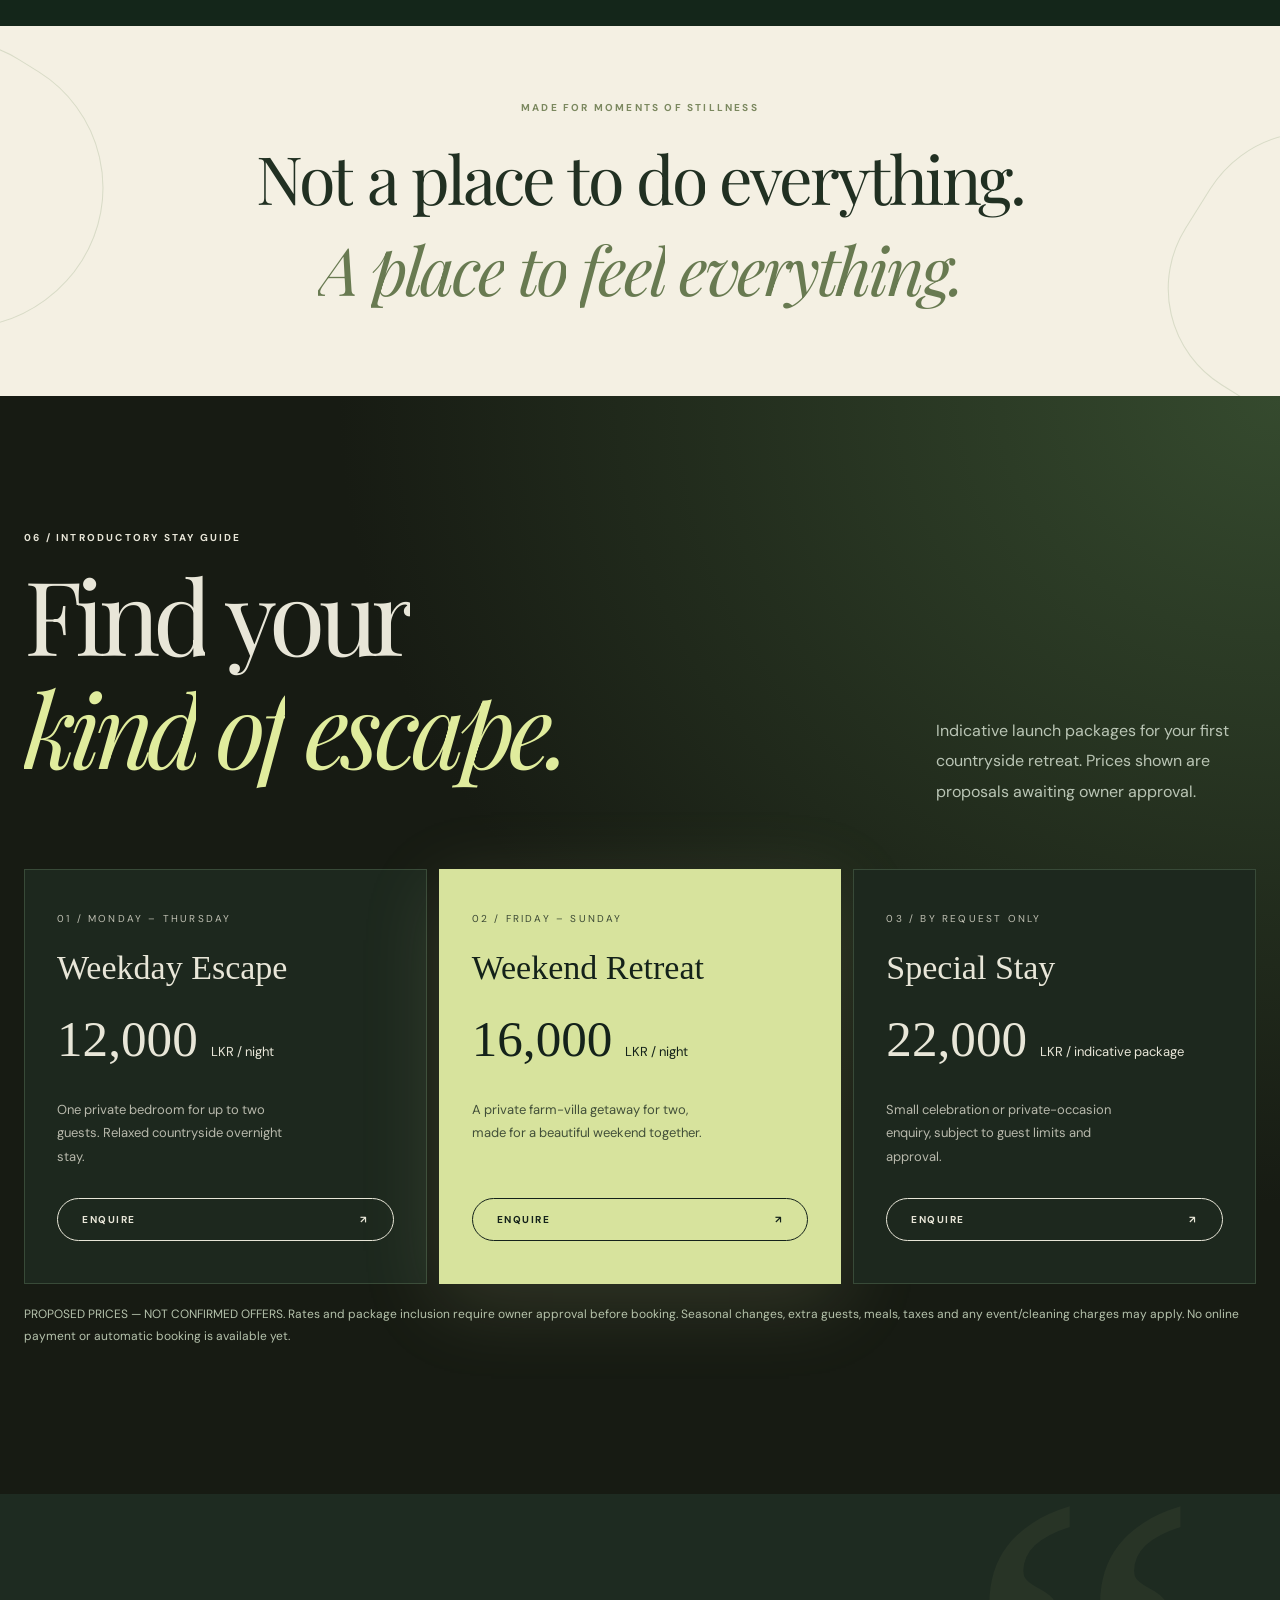
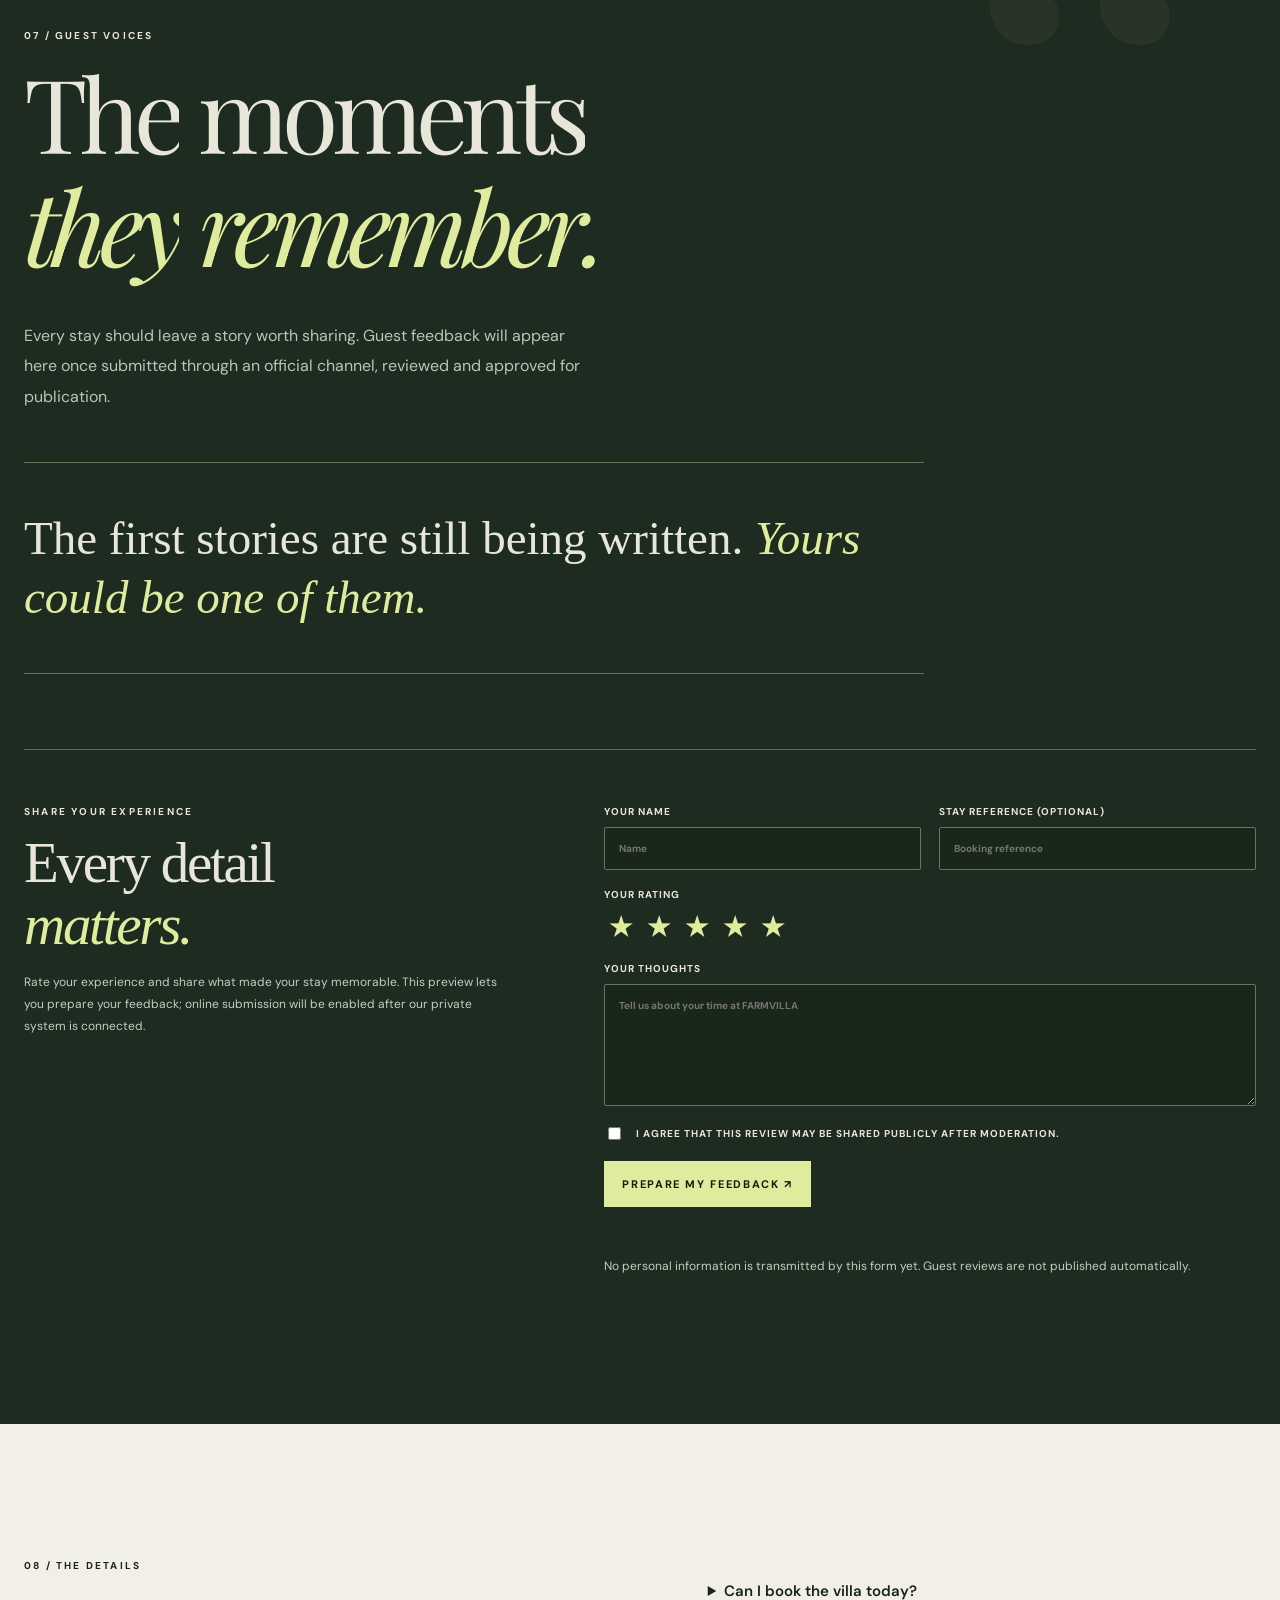
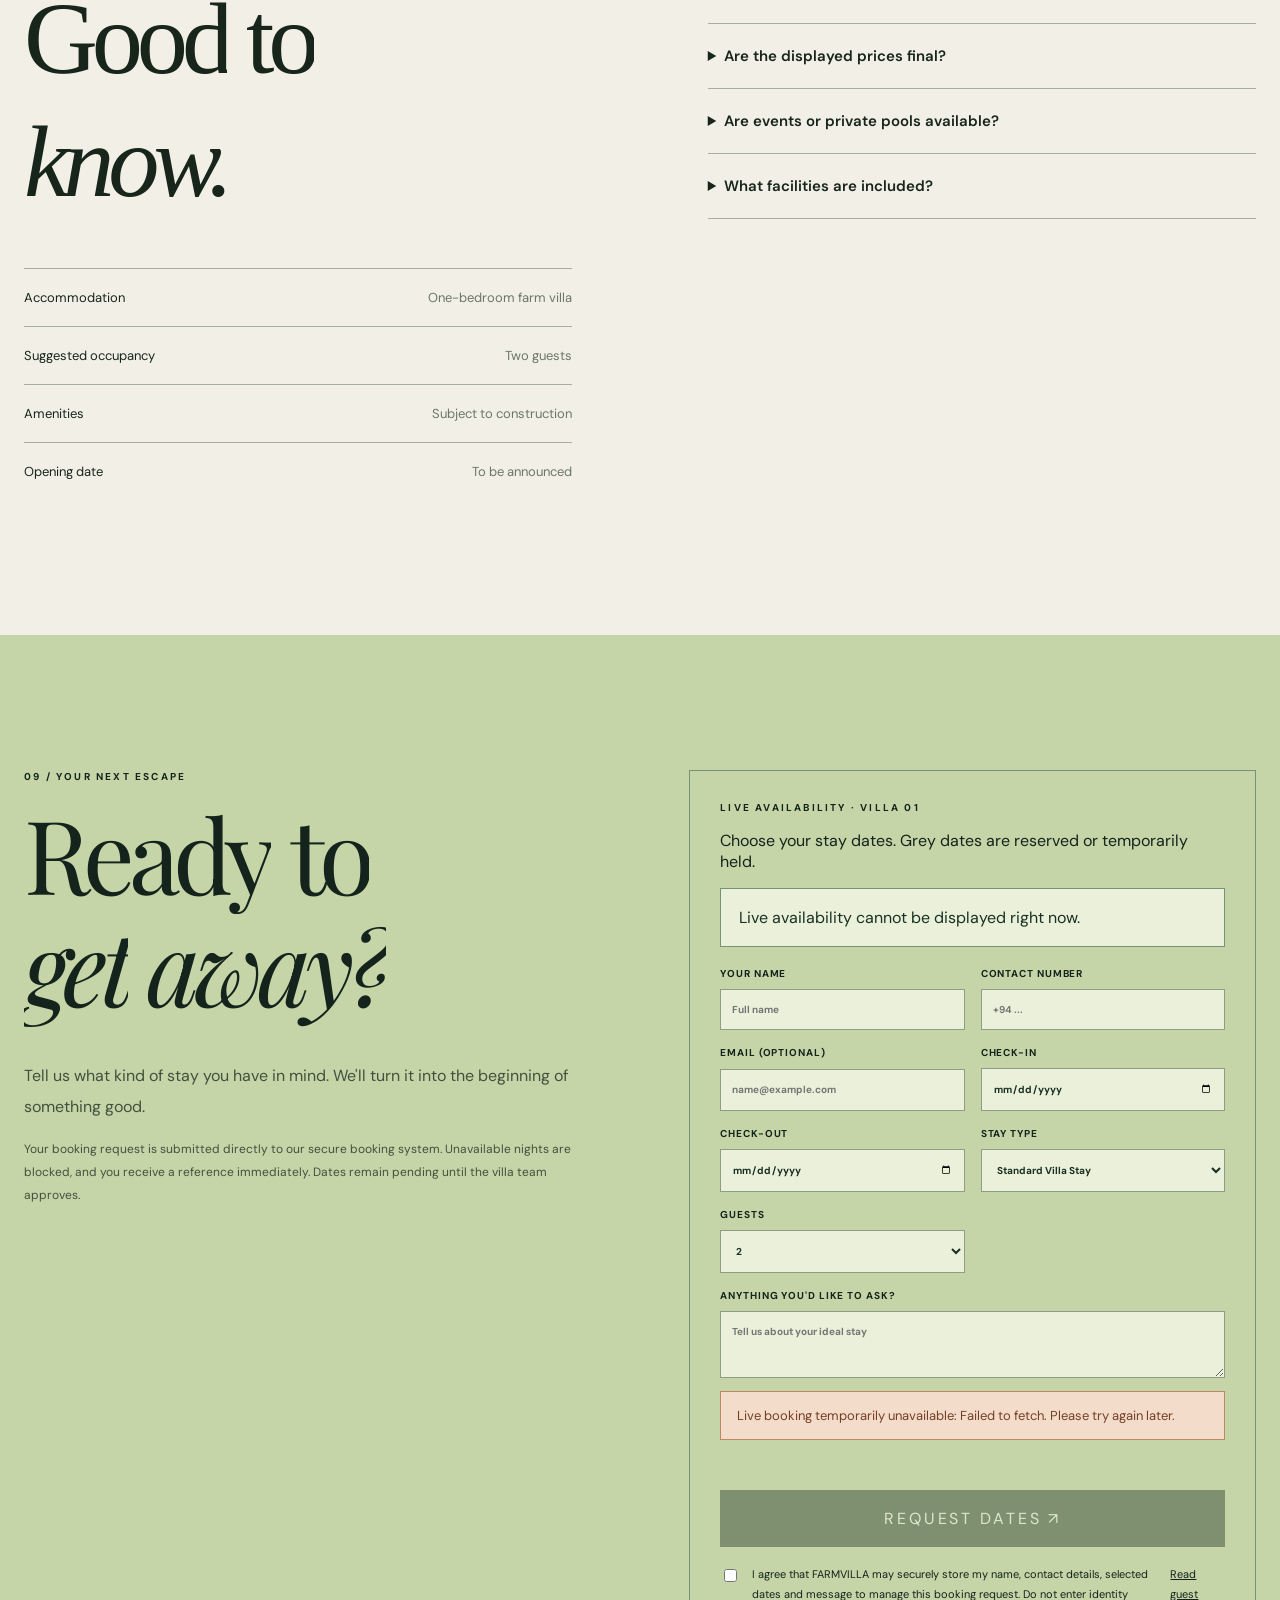
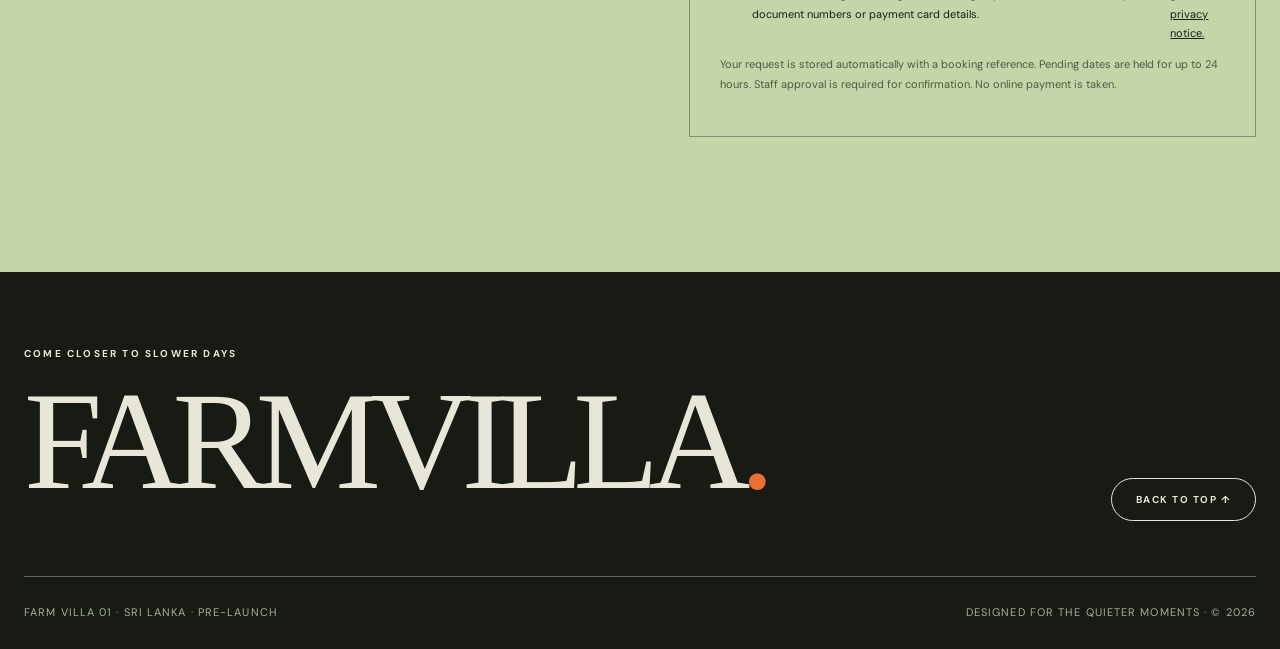
==== commit fcdef499: "Optimize legacy hero particle effect for new artwork and pause painting off-screen" ====
--- a/index.html
+++ b/index.html
@@ -115,5 +115,5 @@
 (()=>{const reduced=matchMedia('(prefers-reduced-motion: reduce)').matches;const io=('IntersectionObserver'in window)?new IntersectionObserver(entries=>entries.forEach(e=>{if(e.isIntersecting){e.target.classList.add('in');io.unobserve(e.target)}}),{threshold:.12}):null;document.querySelectorAll('.reveal').forEach(x=>io?io.observe(x):x.classList.add('in'));document.querySelectorAll('[data-package]').forEach(x=>x.addEventListener('click',()=>document.getElementById('package').value=x.dataset.package==='Special Stay'?'Special Stay':'Standard Villa Stay'));
 const a=document.getElementById('arrival'),d=document.getElementById('departure');const today=new Date();today.setMinutes(today.getMinutes()-today.getTimezoneOffset());a.min=today.toISOString().slice(0,10);d.min=a.min;a.addEventListener('change',()=>{if(!a.value)return;const t=new Date(a.value+'T12:00:00');t.setDate(t.getDate()+1);const min=[t.getFullYear(),String(t.getMonth()+1).padStart(2,'0'),String(t.getDate()).padStart(2,'0')].join('-');d.min=min;if(!d.value||d.value<min)d.value=min});
 document.getElementById('enquiry').addEventListener('submit',e=>{e.preventDefault();if(d.value<=a.value){alert('Check-out must be after check-in');return}const text='FARMVILLA 01 — PRE-LAUNCH ENQUIRY\n'+[...new FormData(e.target)].map(([k,v])=>k+': '+v).join('\n')+'\nRates are indicative and subject to confirmation.';const el=document.getElementById('result');el.className='result';el.textContent='Your message is ready to copy (not yet sent):\n\n'+text;const b=document.createElement('button');b.type='button';b.textContent='Copy enquiry';b.onclick=async()=>{try{await navigator.clipboard.writeText(text);b.textContent='Copied ✓'}catch{b.textContent='Select the text above to copy'}};el.appendChild(b)});
-if(reduced)return;const canvas=document.getElementById('particles'),ctx=canvas.getContext('2d');if(!ctx)return;let W=0,H=0,points=[],raf=0,visible=true,mouse={x:-999,y:-999};const resize=()=>{const dpr=Math.min(devicePixelRatio||1,2);W=canvas.clientWidth;H=canvas.clientHeight;canvas.width=Math.round(W*dpr);canvas.height=Math.round(H*dpr);ctx.setTransform(dpr,0,0,dpr,0,0);const count=Math.min(540,Math.floor(W*H/1700));points=Array.from({length:count},(_,i)=>({seed:i*.6180339,angle:Math.random()*Math.PI*2,r:Math.sqrt(Math.random()),offset:Math.random()*7,speed:.15+Math.random()*.32,size:Math.random()*1.6+.55}))};resize();addEventListener('resize',resize,{passive:true});canvas.addEventListener('pointermove',e=>{const r=canvas.getBoundingClientRect();mouse.x=e.clientX-r.left;mouse.y=e.clientY-r.top});canvas.addEventListener('pointerleave',()=>mouse={x:-999,y:-999});const visibility=()=>{visible=!document.hidden};document.addEventListener('visibilitychange',visibility);let t=0;function draw(){raf=requestAnimationFrame(draw);if(!visible)return;t+=.005;ctx.clearRect(0,0,W,H);const cx=W*.72,cy=H*.51,radius=Math.min(W*.32,H*.45);ctx.beginPath();ctx.ellipse(cx,cy,radius*1.2,radius*.96,0,0,Math.PI*2);ctx.strokeStyle='rgba(219,239,154,.13)';ctx.lineWidth=1;ctx.stroke();for(const p of points){const angle=p.angle+t*p.speed;const shape=.78+.2*Math.sin(p.angle*3+t*.65)+.07*Math.cos(p.angle*7-t);let x=cx+Math.cos(angle)*p.r*radius*1.17*shape;let y=cy+Math.sin(angle)*p.r*radius*.93*shape;const dx=x-mouse.x,dy=y-mouse.y,dist=Math.hypot(dx,dy);if(dist<105){const f=(105-dist)/105;x+=dx/(dist||1)*f*22;y+=dy/(dist||1)*f*22}const alpha=.18+.6*(1-p.r);ctx.fillStyle=(p.seed%1>.82?'rgba(235,110,53,':'rgba(216,234,153,')+alpha+')';ctx.beginPath();ctx.arc(x,y,p.size,0,Math.PI*2);ctx.fill()}}draw()})();
+if(reduced)return;const canvas=document.getElementById('particles'),ctx=canvas.getContext('2d');if(!ctx)return;let W=0,H=0,points=[],raf=0,visible=true,shown=true,mouse={x:-999,y:-999};const resize=()=>{const dpr=Math.min(devicePixelRatio||1,2);W=canvas.clientWidth;H=canvas.clientHeight;canvas.width=Math.round(W*dpr);canvas.height=Math.round(H*dpr);ctx.setTransform(dpr,0,0,dpr,0,0);const count=Math.min(matchMedia('(max-width: 700px)').matches?95:220,Math.floor(W*H/2600));points=Array.from({length:count},(_,i)=>({seed:i*.6180339,angle:Math.random()*Math.PI*2,r:Math.sqrt(Math.random()),offset:Math.random()*7,speed:.15+Math.random()*.32,size:Math.random()*1.6+.55}))};resize();addEventListener('resize',resize,{passive:true});canvas.addEventListener('pointermove',e=>{const r=canvas.getBoundingClientRect();mouse.x=e.clientX-r.left;mouse.y=e.clientY-r.top});canvas.addEventListener('pointerleave',()=>mouse={x:-999,y:-999});const visibility=()=>{visible=!document.hidden&&shown};document.addEventListener('visibilitychange',visibility);if('IntersectionObserver' in window){new IntersectionObserver(entries=>{shown=!!entries[0]?.isIntersecting;visibility()},{threshold:0}).observe(canvas)}let t=0;function draw(){raf=requestAnimationFrame(draw);if(!visible)return;t+=.005;ctx.clearRect(0,0,W,H);const cx=W*.72,cy=H*.51,radius=Math.min(W*.32,H*.45);ctx.beginPath();ctx.ellipse(cx,cy,radius*1.2,radius*.96,0,0,Math.PI*2);ctx.strokeStyle='rgba(219,239,154,.13)';ctx.lineWidth=1;ctx.stroke();for(const p of points){const angle=p.angle+t*p.speed;const shape=.78+.2*Math.sin(p.angle*3+t*.65)+.07*Math.cos(p.angle*7-t);let x=cx+Math.cos(angle)*p.r*radius*1.17*shape;let y=cy+Math.sin(angle)*p.r*radius*.93*shape;const dx=x-mouse.x,dy=y-mouse.y,dist=Math.hypot(dx,dy);if(dist<105){const f=(105-dist)/105;x+=dx/(dist||1)*f*22;y+=dy/(dist||1)*f*22}const alpha=.18+.6*(1-p.r);ctx.fillStyle=(p.seed%1>.82?'rgba(235,110,53,':'rgba(216,234,153,')+alpha+')';ctx.beginPath();ctx.arc(x,y,p.size,0,Math.PI*2);ctx.fill()}}draw()})();
 </script><script src="./booking-live.js" defer></script><script src="./motion-v6.js?v=1" defer></script><script src="./visual-v7.js?v=1" defer></script></body></html>
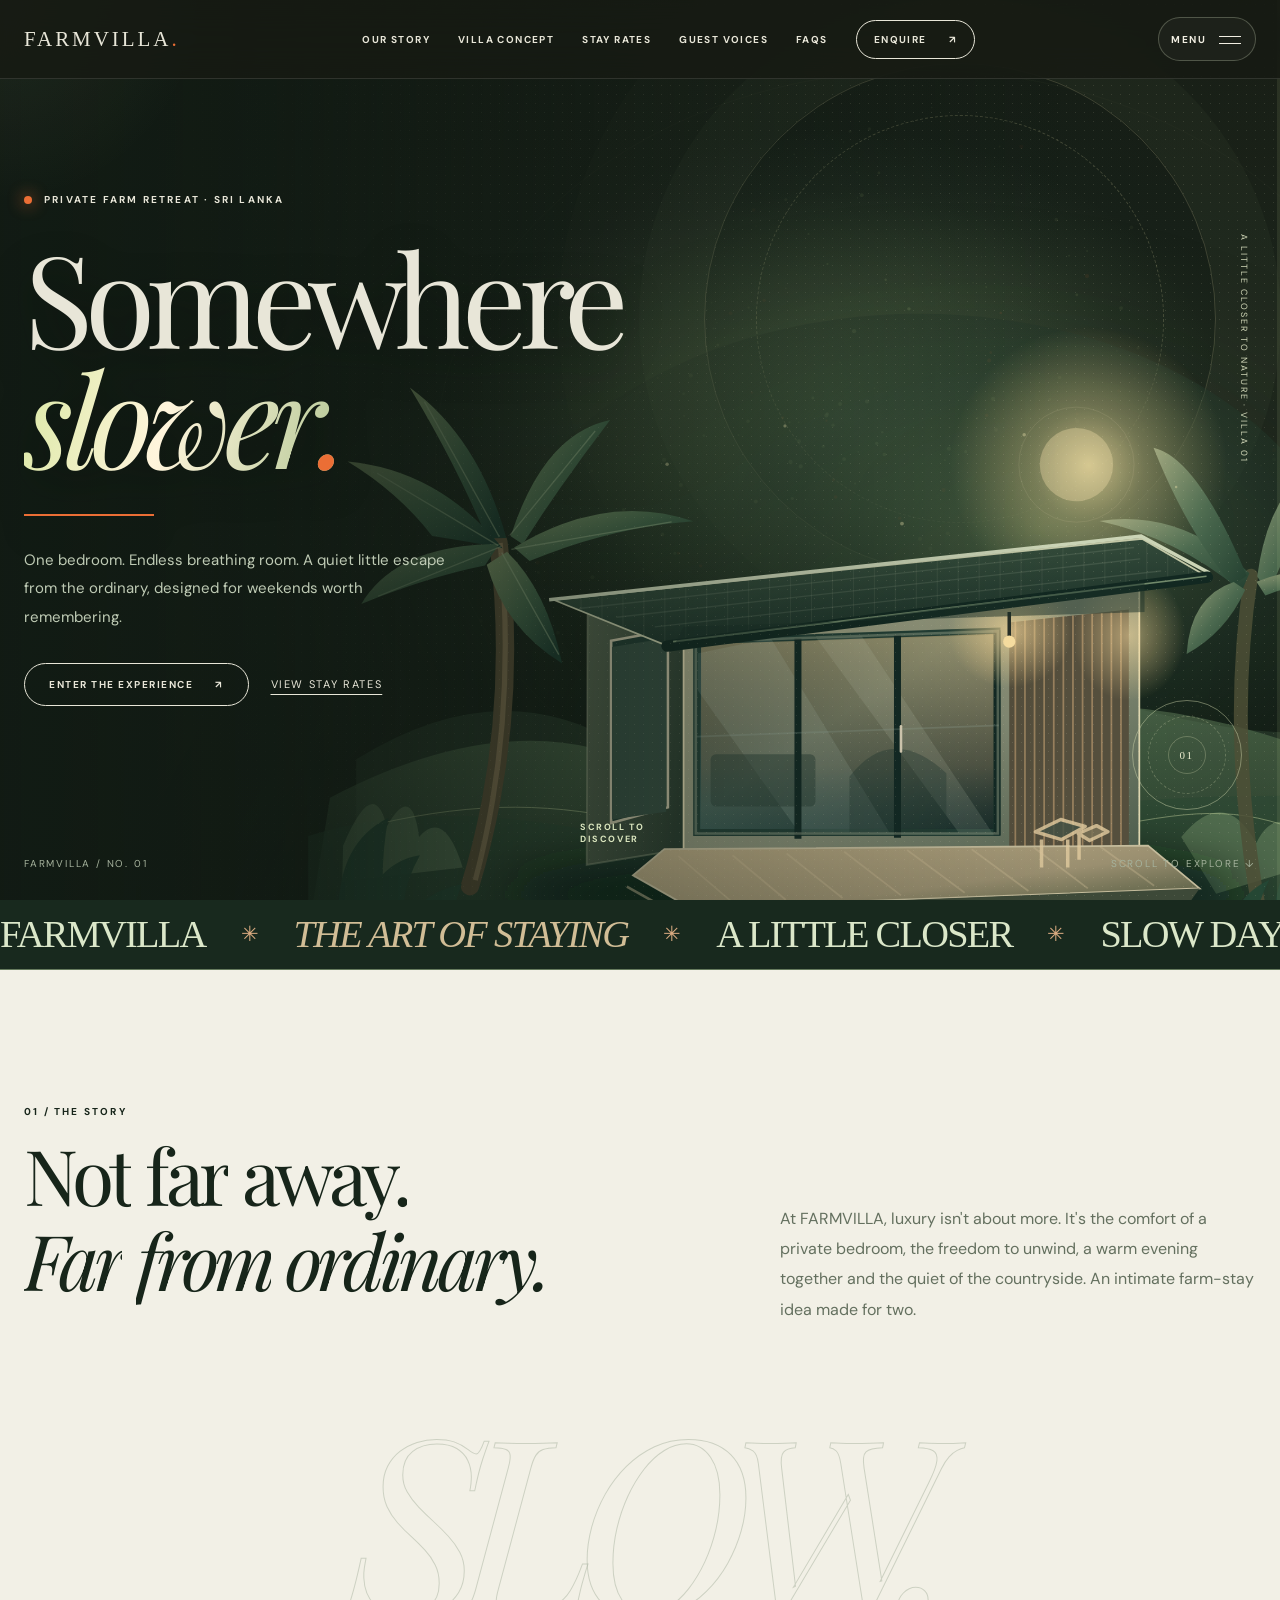
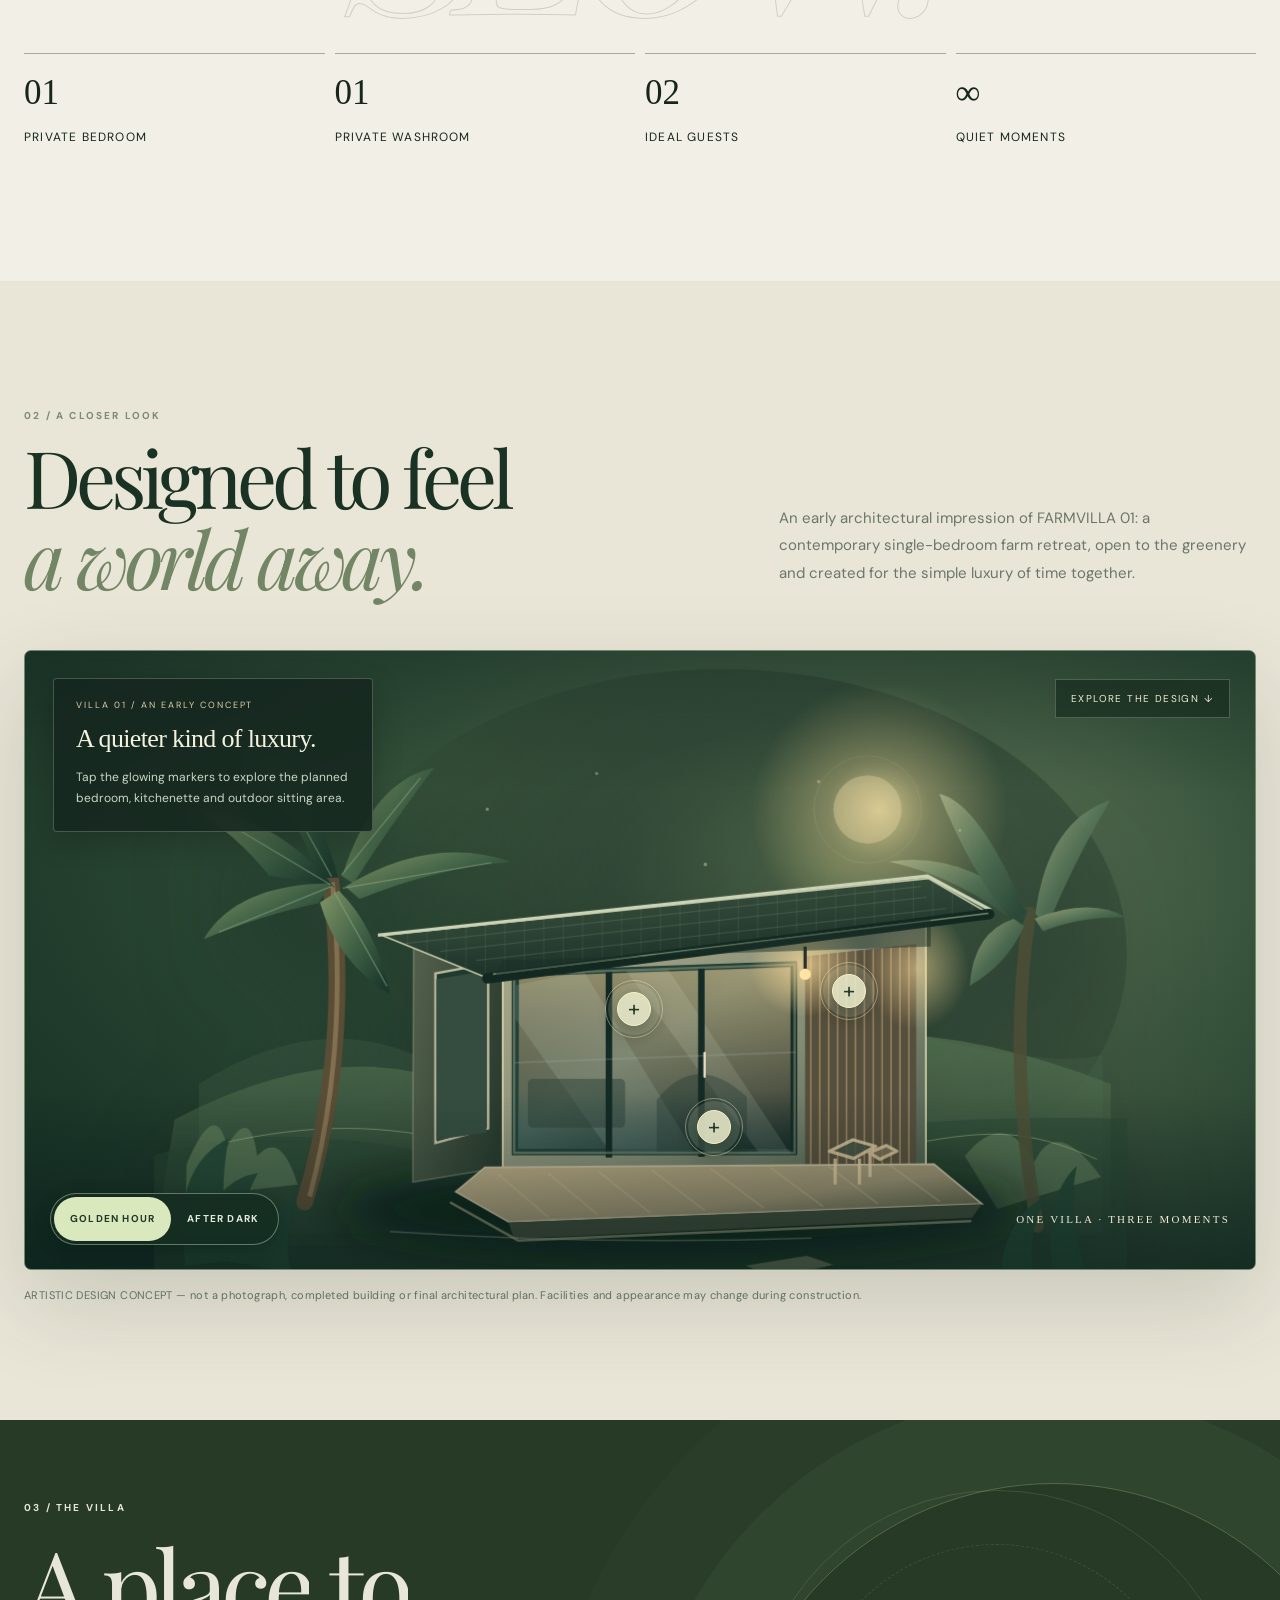
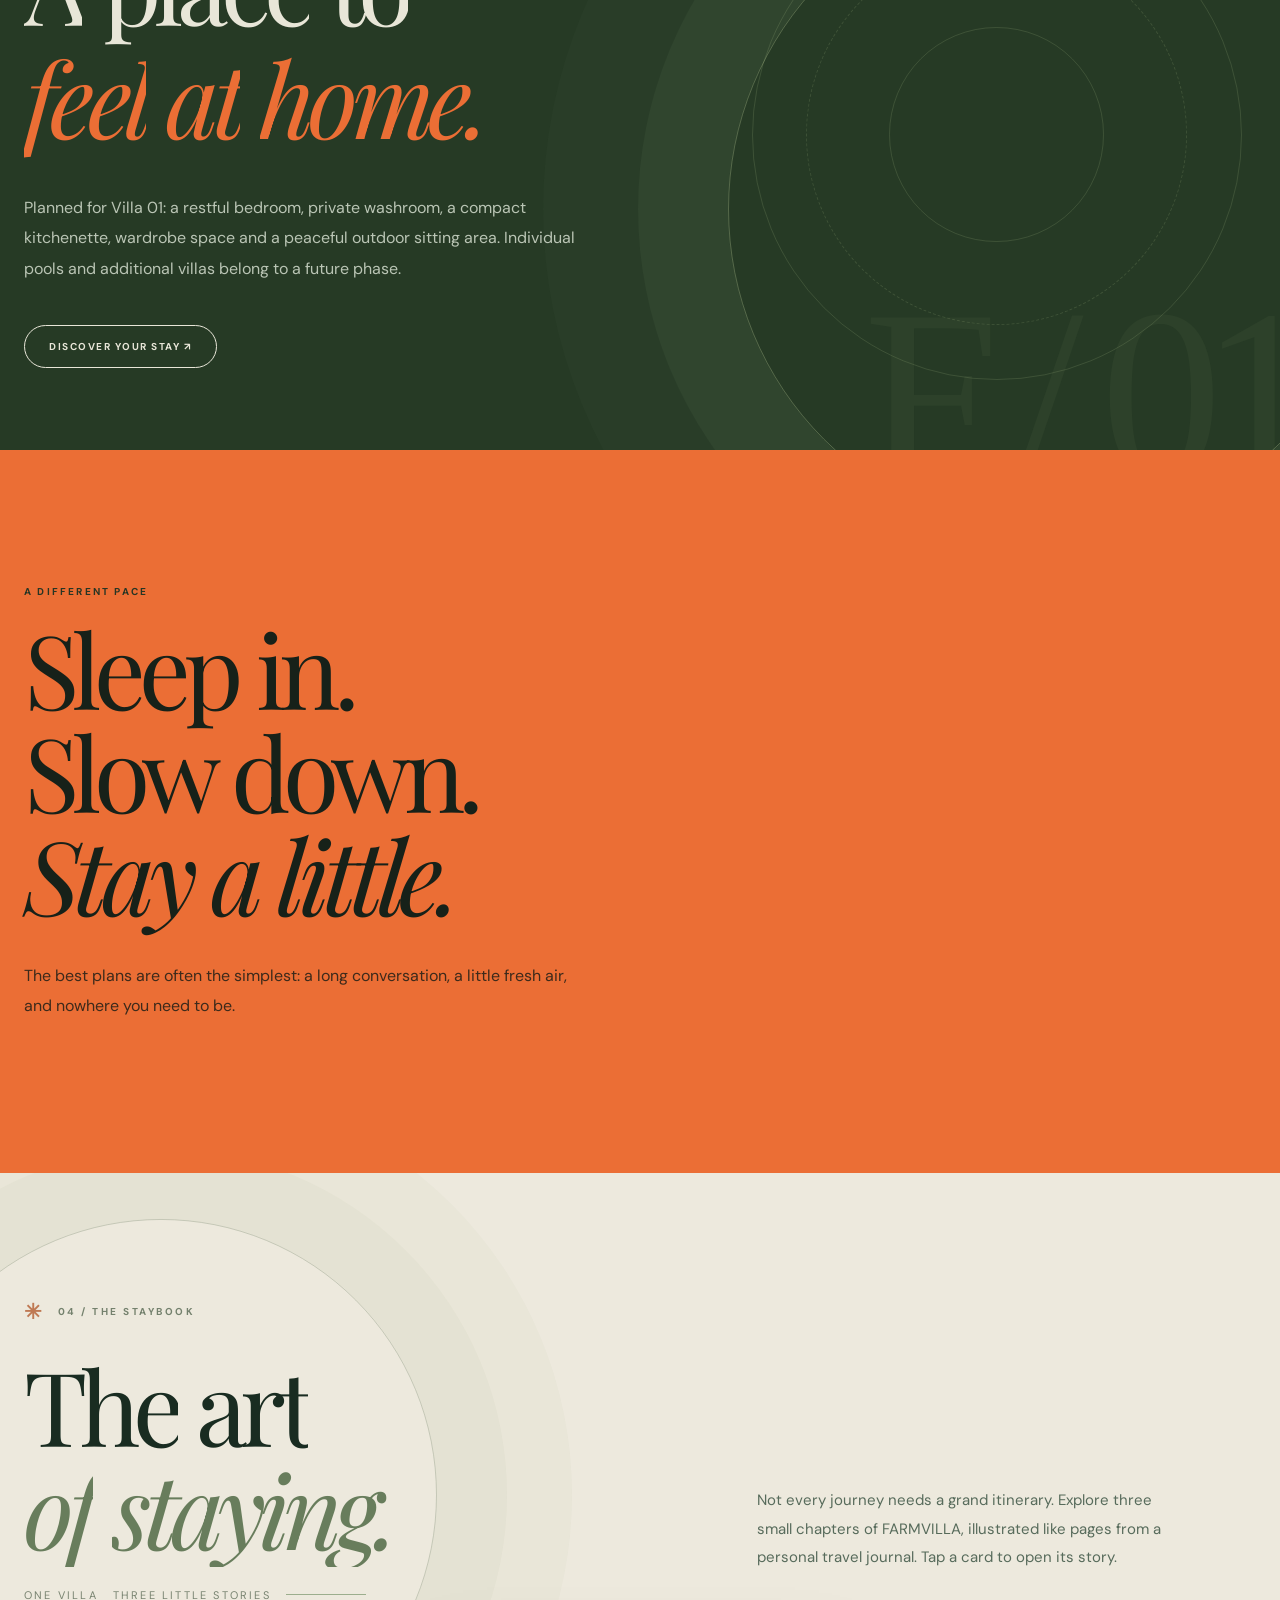
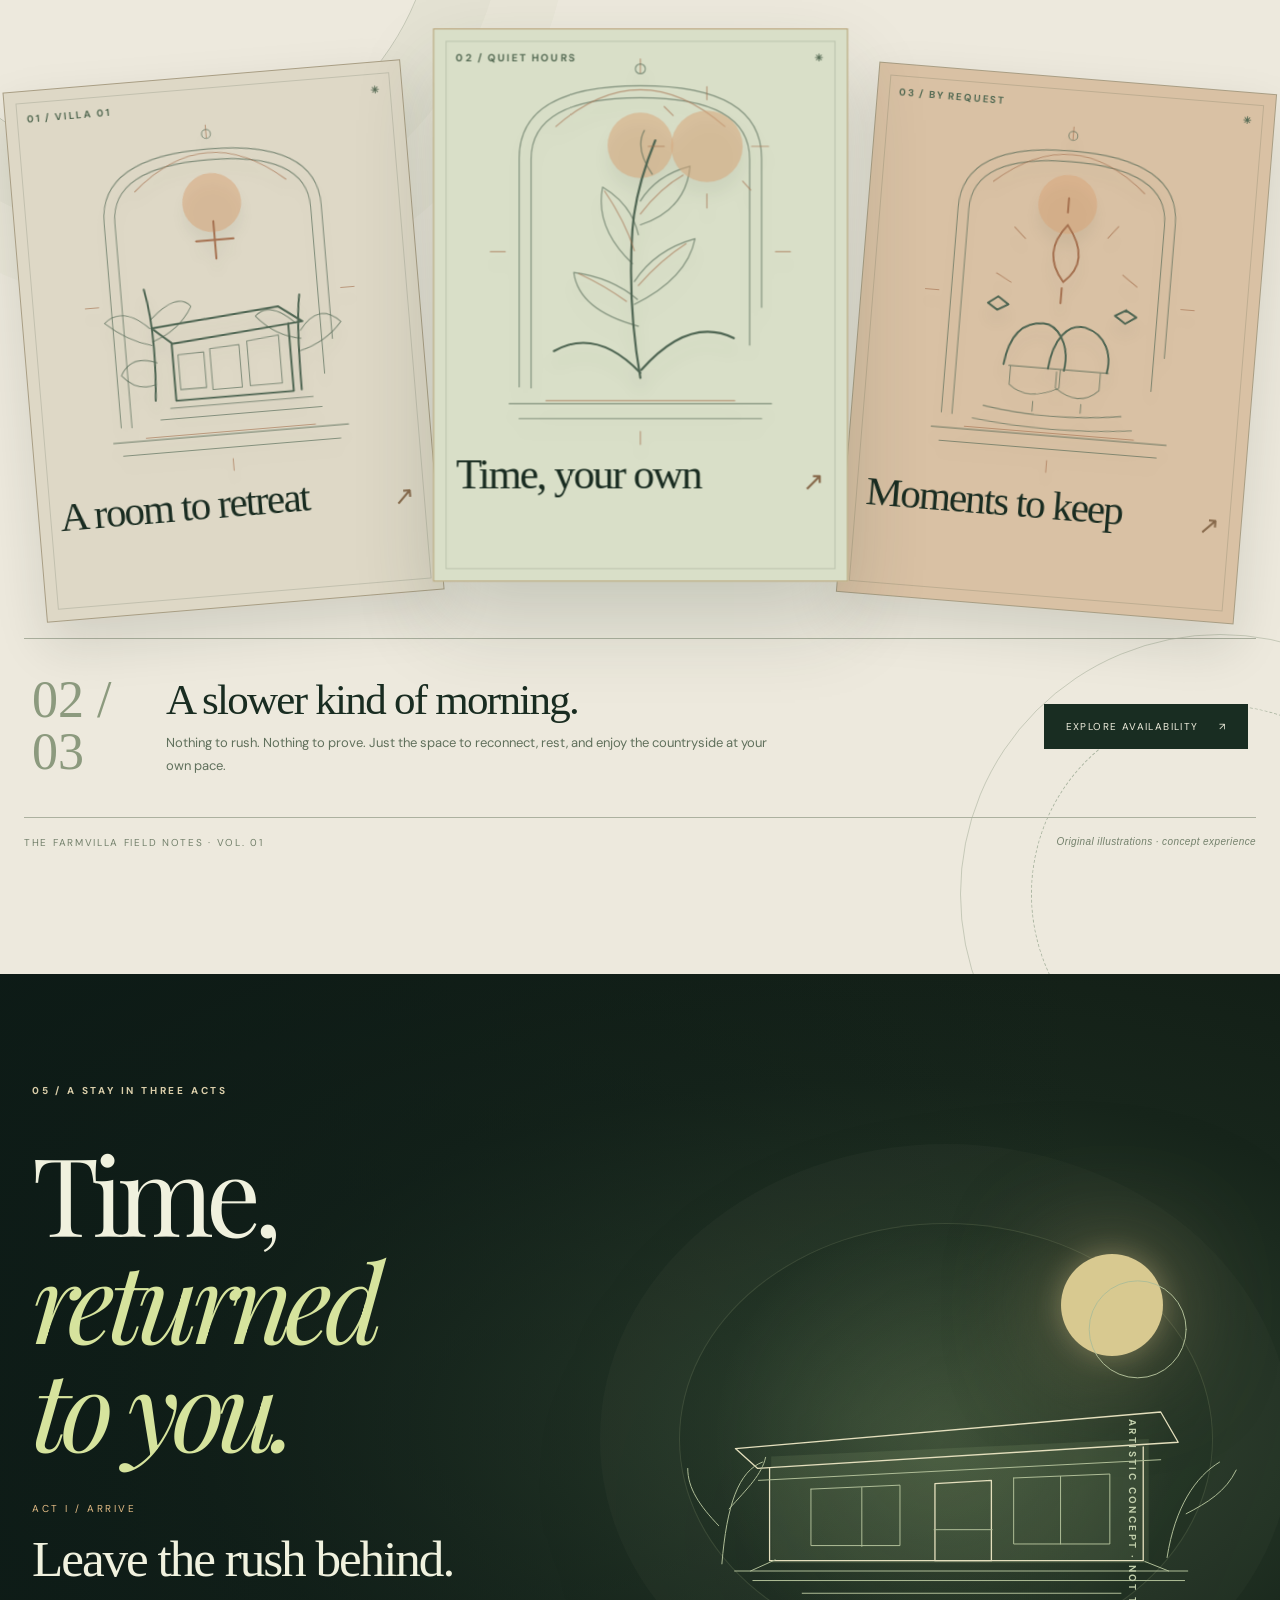
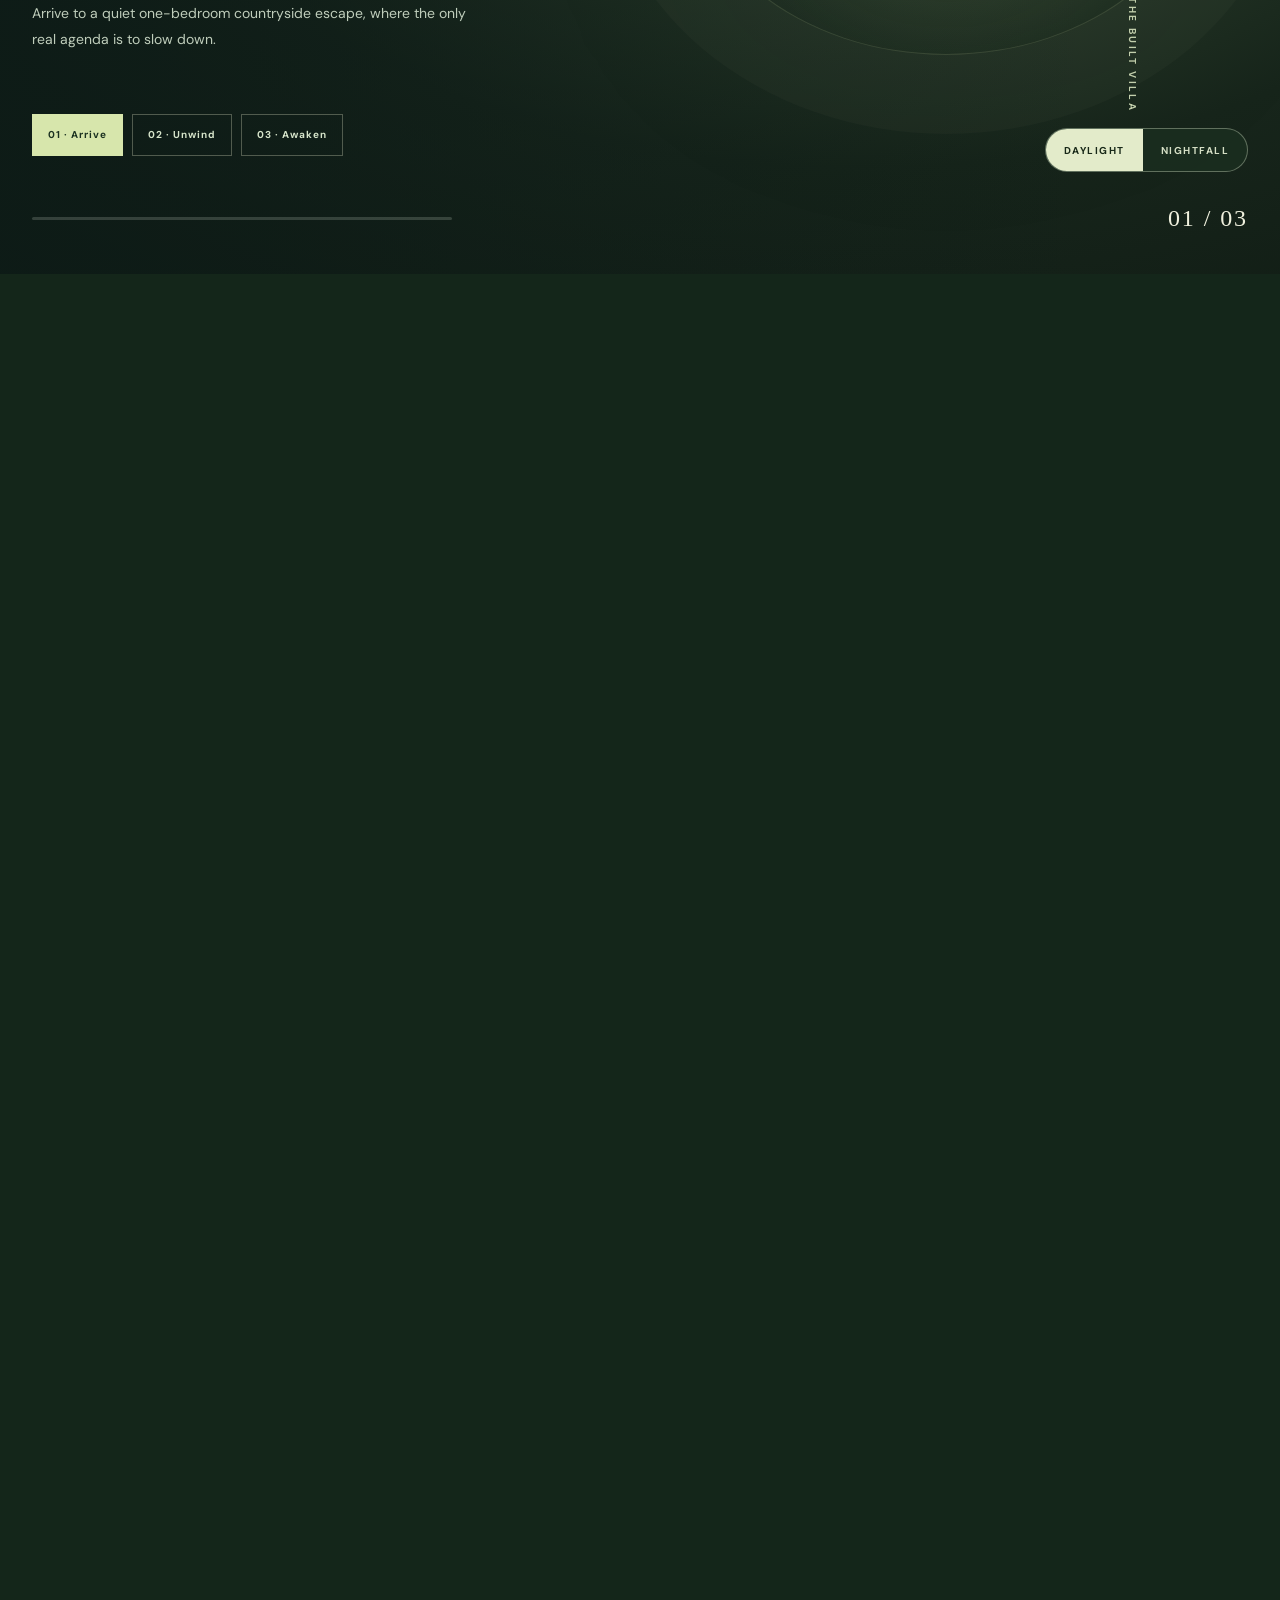
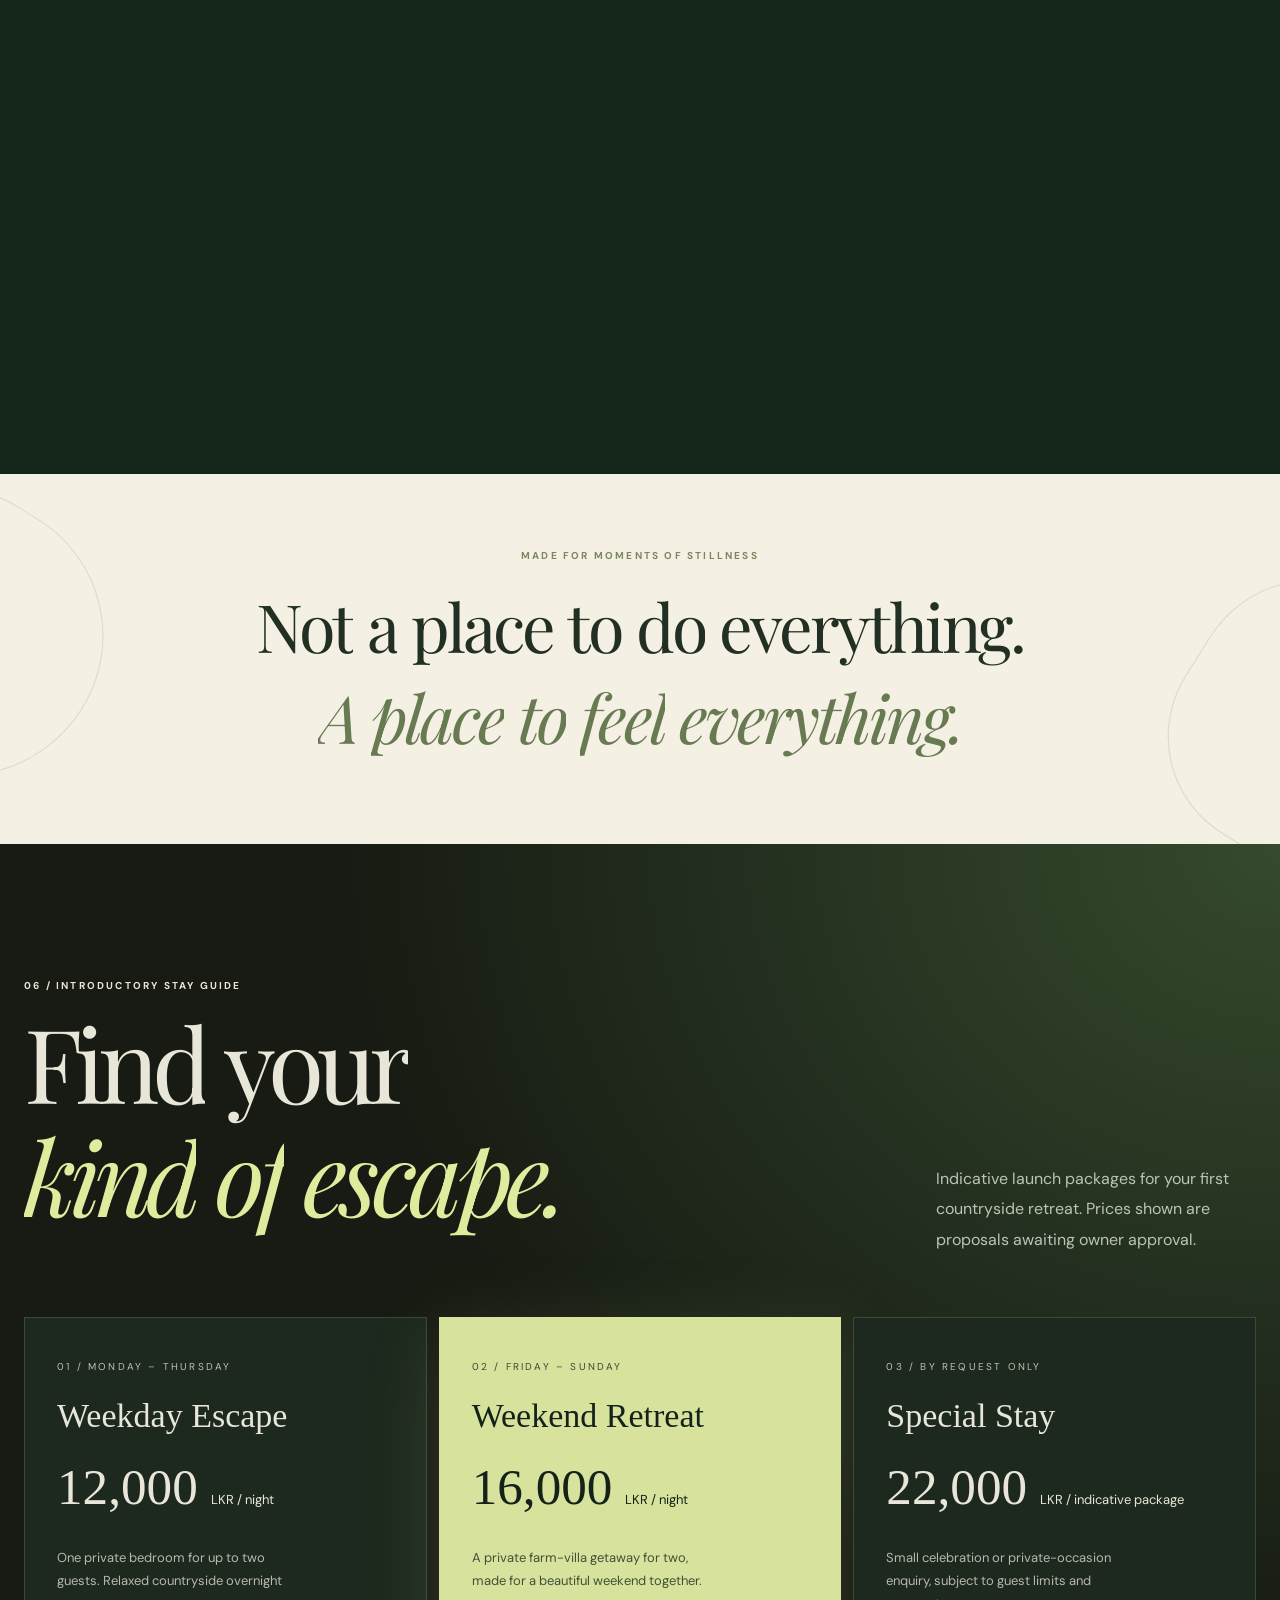
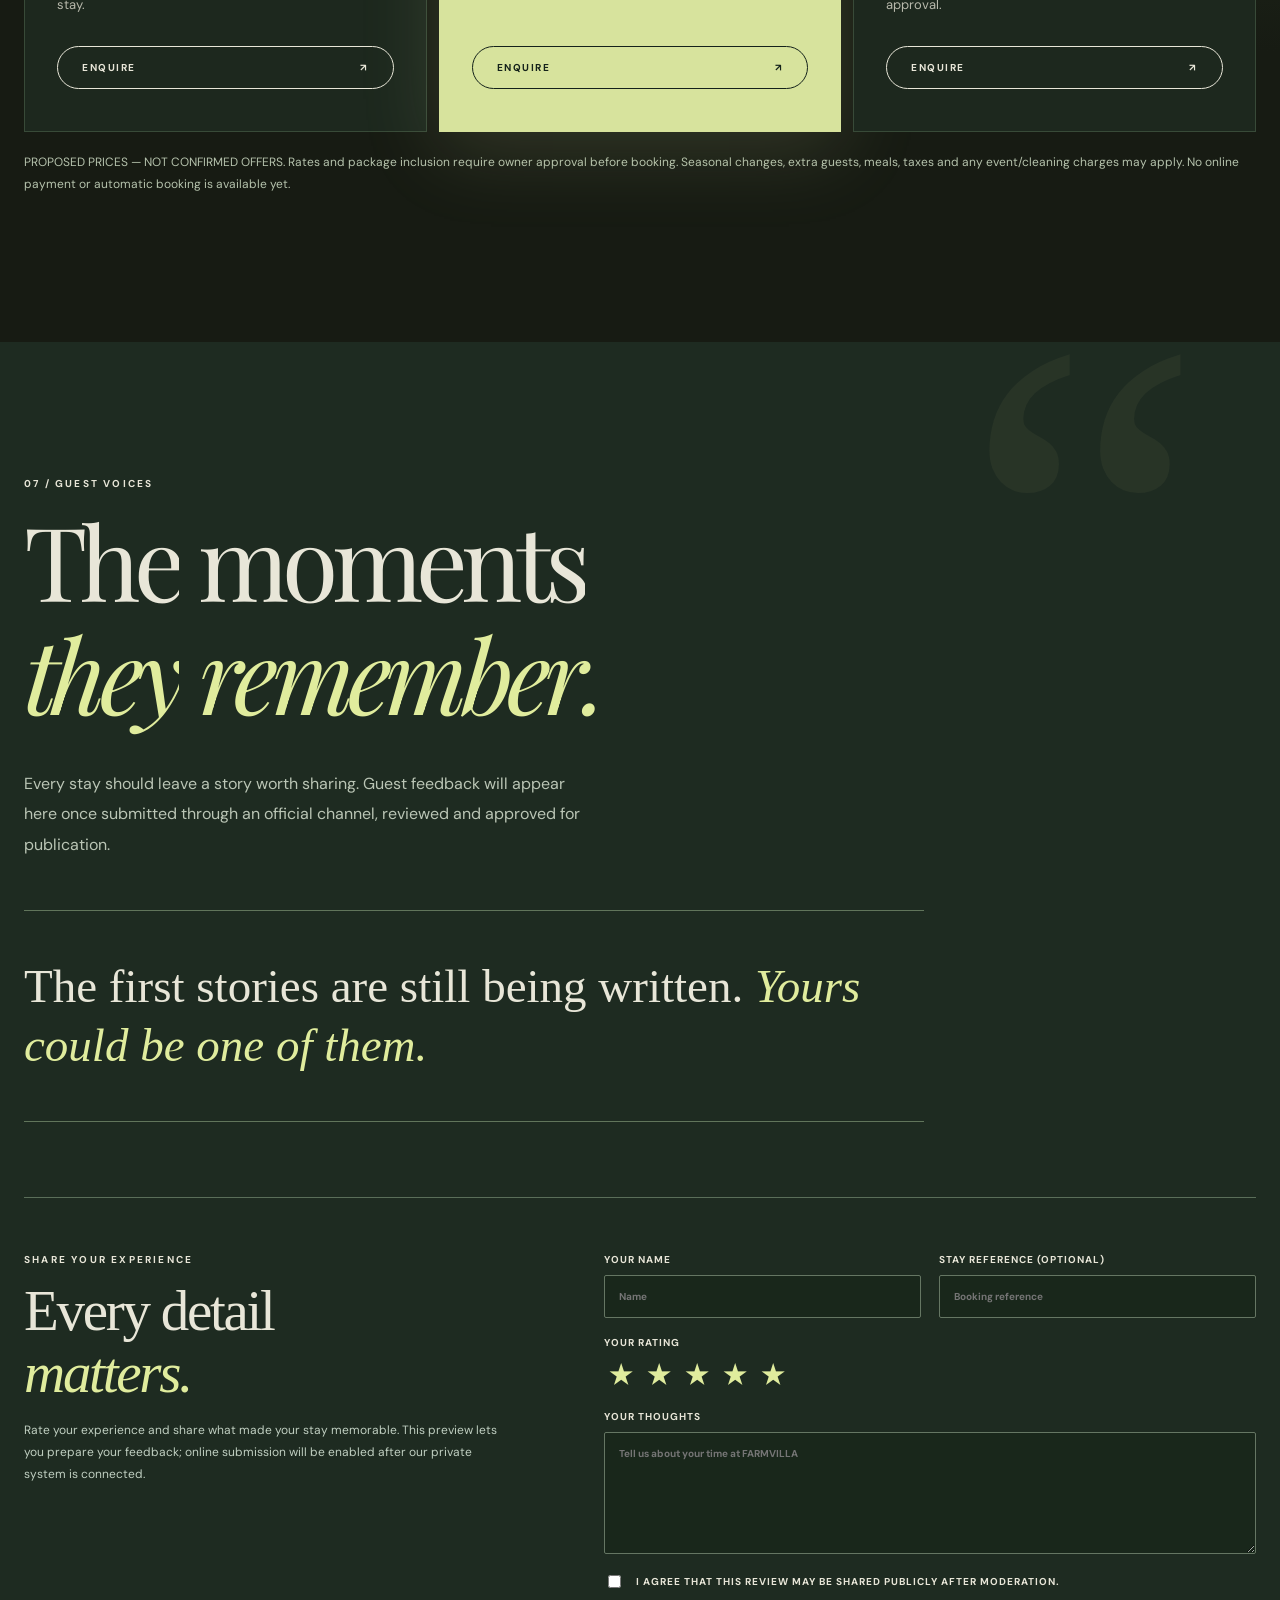
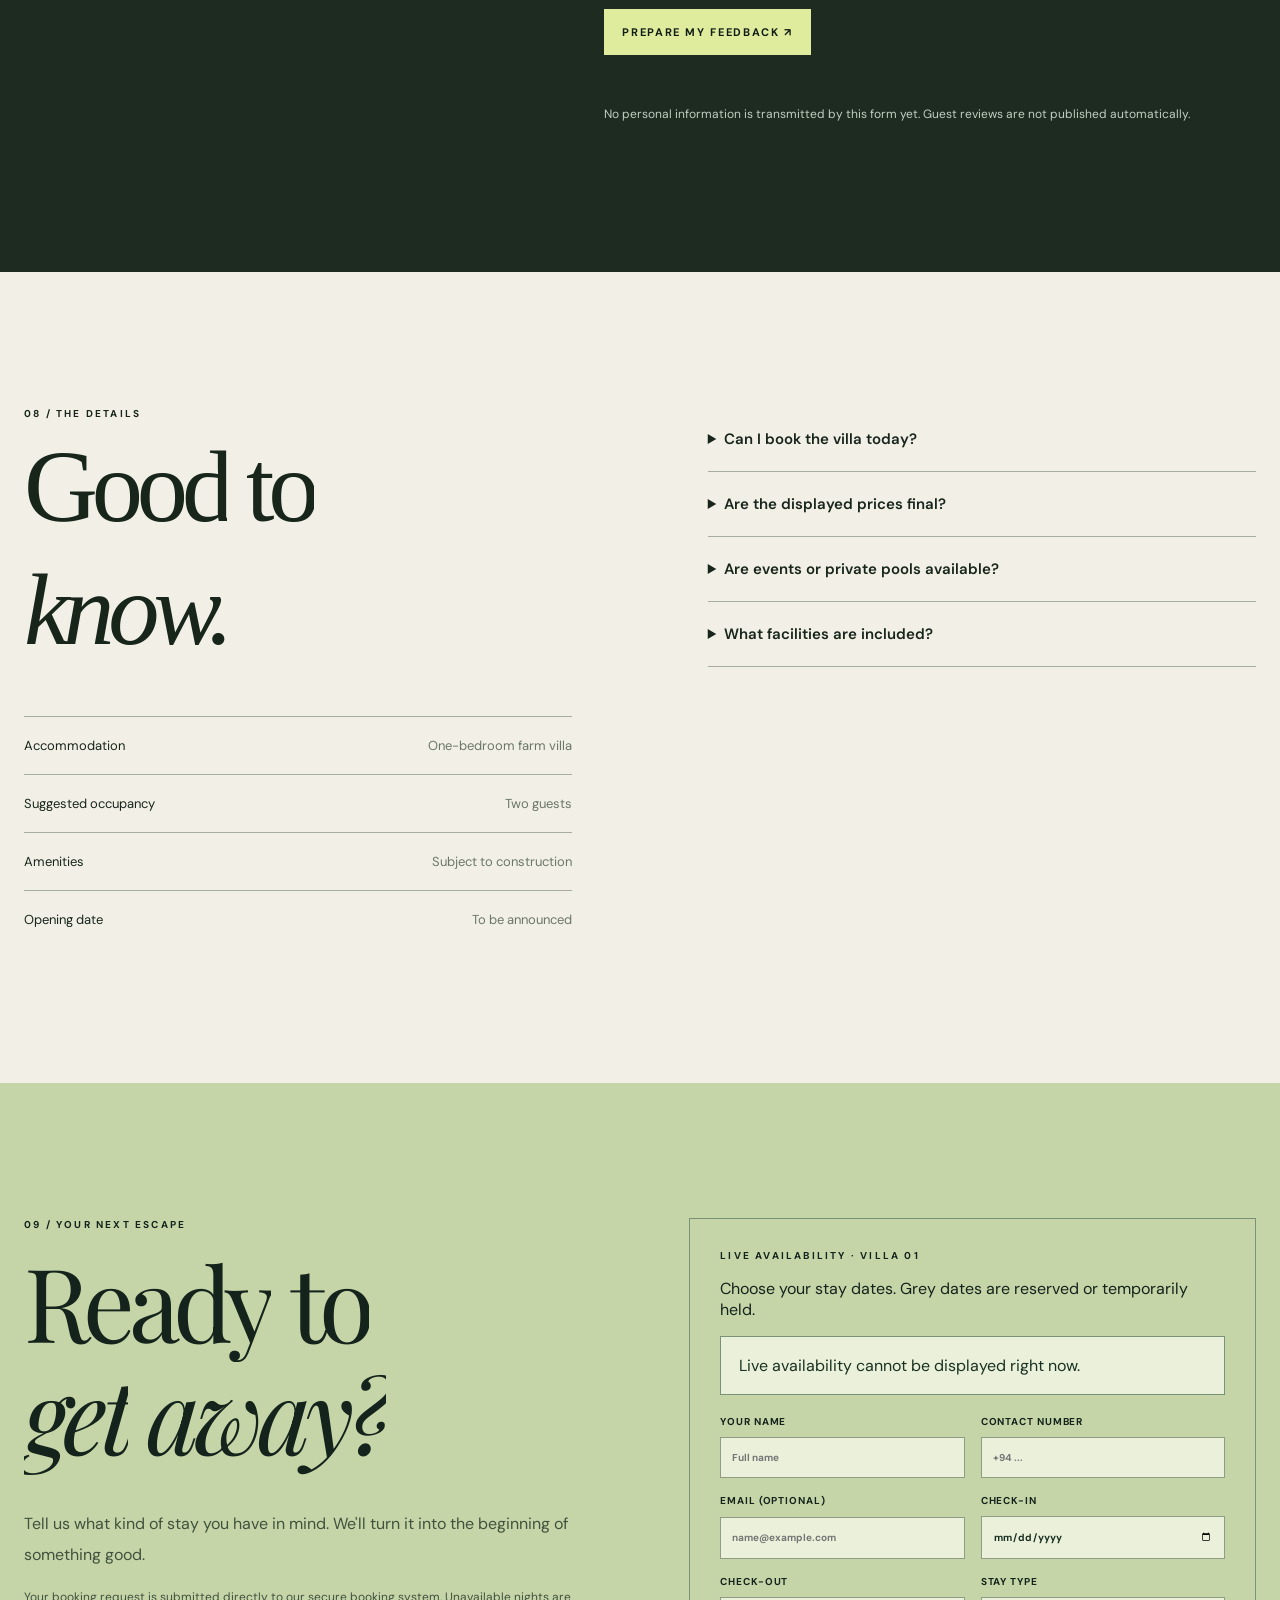
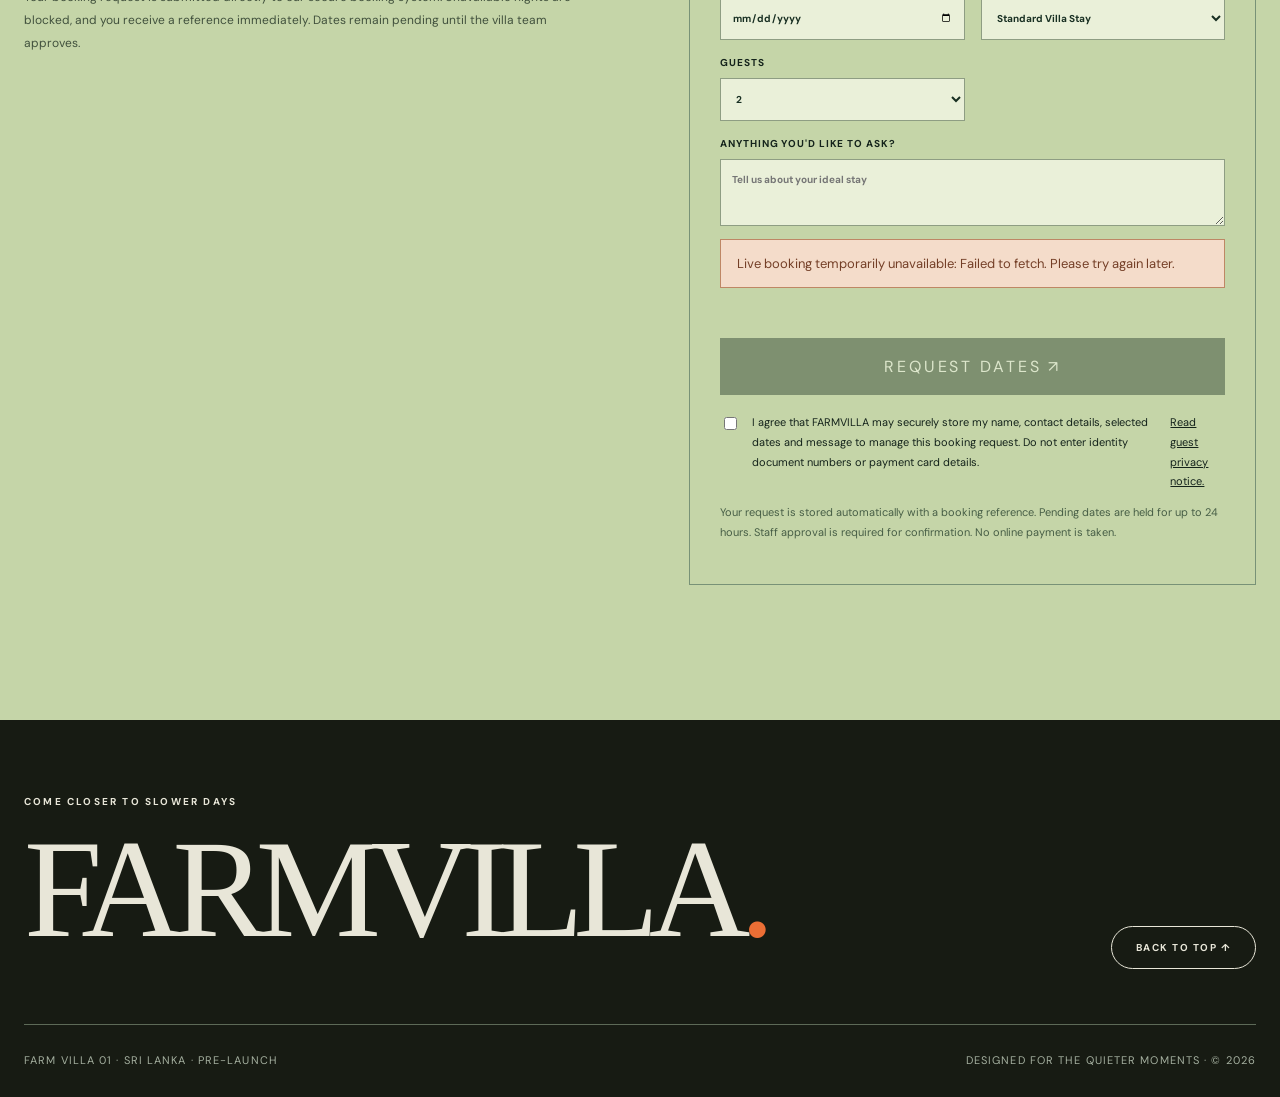
==== commit a55f74be: "Launch FARMVILLA Staybook V8 with illustrated tactile chapters and CLOU-inspired full-screen navigat" ====
--- a/index.html
+++ b/index.html
@@ -58,10 +58,10 @@
 
 /* Live reservation calendar */
 #fvCalendar{border:1px solid #789277;background:#eaf0d9;color:#193123;padding:18px;margin-bottom:20px;max-width:520px}.fv-calendar-top{display:flex;justify-content:space-between;align-items:center;gap:14px;margin-bottom:17px;font:400 23px Georgia,serif}.fv-calendar-top button{border:1px solid #7e9177;background:transparent;padding:9px 13px;min-width:43px}.fv-calendar-top button:disabled{opacity:.3;cursor:default}.fv-calendar-grid{display:grid;grid-template-columns:repeat(7,minmax(0,1fr));gap:5px}.fv-calendar-grid .fv-weekday{text-align:center;font-size:10px;padding:8px 0;color:#677861}.fv-day{min-height:38px;border:1px solid transparent;background:#d6e2c5;color:#253927;font-size:12px;padding:3px}.fv-day:hover:not(:disabled){border-color:#163026;background:#c6d992}.fv-day.fv-selected{background:#233e2b;color:#fff}.fv-day.fv-in-range{background:#b8cf9d}.fv-day.fv-unavailable,.fv-day:disabled{background:#d2d4cd;color:#8f978d;cursor:not-allowed;text-decoration:line-through}.fv-calendar-legend{font-size:11px;line-height:1.8;color:#536b4d;margin-top:12px}.fv-booking-status,.fv-price-quote{border:1px solid #809b75;padding:13px 16px;line-height:1.65;font-size:13px;background:#ecf3df;margin:13px 0}.fv-booking-status[data-state=error]{background:#f4dcca;border-color:#be8765;color:#743f27}.fv-booking-status[data-state=ok]{background:#d4ecc7;border-color:#6c9868;color:#214a2d}.fv-price-quote{background:transparent;border:0;padding:3px 0;font-weight:700}.booking form button:disabled{opacity:.4;cursor:not-allowed}.fv-receipt{background:#eaf0d9;border:1px solid #679569;padding:22px;margin-top:15px;color:#193122}.fv-receipt h3{font:400 29px Georgia,serif;margin-top:0}.fv-receipt .fv-ref{font:400 33px Georgia,serif;letter-spacing:.08em;word-break:break-word}.fv-receipt p{font-size:13px;line-height:1.9}.fv-receipt button{display:inline-block;width:auto;margin:10px 10px 0 0;font-size:11px}.fv-error{background:#f4dcca;color:#773826;padding:14px}
-.fv-consent{display:flex;gap:12px;align-items:flex-start;margin-top:18px;line-height:1.8;font-size:11px;text-transform:none!important;letter-spacing:0!important;font-weight:400!important}.fv-consent input{width:auto;flex:0 0 auto;margin-top:4px}.fv-consent a{text-decoration:underline}</style><link rel="stylesheet" href="./motion-v6.css?v=1"><link rel="stylesheet" href="./visual-v7.css?v=1"></head><body><div class="mv6-spine" aria-hidden="true"><i></i></div><a class="mv6-fab mv6-fab-hidden" id="mv6-fab" href="#enquire" aria-hidden="true" tabindex="-1"><span class="mv6-fab-icon" aria-hidden="true">✳</span> Reserve your stay <span aria-hidden="true">↗</span></a><div id="opening" aria-hidden="true"><div class="openingContent"><div class="mark">FARMVILLA<b>.</b></div><div class="micro">The art of staying still</div><div class="openingTrack"></div></div></div><div id="readProgress" aria-hidden="true"></div><div class="glow" aria-hidden="true" id="cursorGlow"></div>
-<header><div class="wrap"><a class="brand" href="#home" aria-label="Farmvilla home">FARMVILLA<span style="color:var(--orange)">.</span></a><nav class="nav" aria-label="Main navigation"><a href="#story">Our story</a><a href="#fv7-vision">Villa concept</a><a href="#rates">Stay rates</a><a href="#feedback">Guest voices</a><a href="#faq">FAQs</a><a href="#enquire" class="pill">Enquire <span>↗</span></a></nav></div></header>
+.fv-consent{display:flex;gap:12px;align-items:flex-start;margin-top:18px;line-height:1.8;font-size:11px;text-transform:none!important;letter-spacing:0!important;font-weight:400!important}.fv-consent input{width:auto;flex:0 0 auto;margin-top:4px}.fv-consent a{text-decoration:underline}</style><link rel="stylesheet" href="./motion-v6.css?v=1"><link rel="stylesheet" href="./visual-v7.css?v=1"><link rel="stylesheet" href="./editorial-v8.css?v=1"></head><body><div class="mv6-spine" aria-hidden="true"><i></i></div><a class="mv6-fab mv6-fab-hidden" id="mv6-fab" href="#enquire" aria-hidden="true" tabindex="-1"><span class="mv6-fab-icon" aria-hidden="true">✳</span> Reserve your stay <span aria-hidden="true">↗</span></a><div id="opening" aria-hidden="true"><div class="openingContent"><div class="mark">FARMVILLA<b>.</b></div><div class="micro">The art of staying still</div><div class="openingTrack"></div></div></div><div id="readProgress" aria-hidden="true"></div><div class="glow" aria-hidden="true" id="cursorGlow"></div>
+<header><div class="wrap"><a class="brand" href="#home" aria-label="Farmvilla home">FARMVILLA<span style="color:var(--orange)">.</span></a><nav class="nav" aria-label="Main navigation"><a href="#story">Our story</a><a href="#fv7-vision">Villa concept</a><a href="#rates">Stay rates</a><a href="#feedback">Guest voices</a><a href="#faq">FAQs</a><a href="#enquire" class="pill">Enquire <span>↗</span></a></nav><button id="fv8-nav-toggle" class="fv8-nav-toggle" type="button" aria-controls="fv8-overlay" aria-expanded="false" aria-label="Open navigation menu"><span class="fv8-toggle-word">Menu</span><span class="fv8-toggle-symbol" aria-hidden="true"></span></button></div></header><div id="fv8-overlay" class="fv8-overlay" hidden aria-label="Site navigation"><div class="fv8-overlay-layout"><div><span class="fv8-overlay-label">FARMVILLA · TABLE OF CONTENTS</span><nav class="fv8-overlay-nav" aria-label="Full-screen navigation"><a href="#story"><small>01</small>Our story<span>↗</span></a><a href="#fv7-vision"><small>02</small>Villa concept<span>↗</span></a><a href="#experience"><small>03</small>The Staybook<span>↗</span></a><a href="#rates"><small>04</small>Stay rates<span>↗</span></a><a href="#feedback"><small>05</small>Guest voices<span>↗</span></a><a href="#enquire"><small>06</small>Book a stay<span>↗</span></a></nav></div><div class="fv8-overlay-side"><div class="fv8-overlay-art"><svg viewBox="0 0 280 280" fill="none" aria-hidden="true" xmlns="http://www.w3.org/2000/svg"><g class="fv8-art-botanical" stroke="#466847" stroke-linecap="round" stroke-linejoin="round"><path d="M142 254Q150 189 136 96Q133 80 142 57" stroke-width="4"/><path d="M144 219Q92 196 82 165Q118 164 142 200M140 177Q181 153 196 105Q156 116 139 157M139 149Q99 128 98 92Q130 102 141 131M144 109Q177 91 182 66Q154 75 144 96" stroke-width="2"/><path d="M90 176Q118 188 136 204M191 116Q164 132 145 157M104 96Q126 114 139 131M176 72Q158 83 146 95" stroke-width="1.1" opacity=".6"/><circle cx="139" cy="47" r="20" stroke="#b47b53" stroke-width="2"/><path d="M120 47H158M139 29V66" stroke="#b47b53" stroke-width="1"/></g><path d="M39 244Q141 276 241 244" stroke="#526b4a" opacity=".6"/><circle cx="140" cy="140" r="127" stroke="#667b64" opacity=".35"/></svg></div><p class="fv8-overlay-note">A place for the <em>days that linger.</em><br>The countryside, considered differently.</p></div><div class="fv8-overlay-bottom"><span>ONE PRIVATE FARM ESCAPE · SRI LANKA</span><span>VILLA 01 · PRE-LAUNCH</span></div></div></div>
 <main><section class="hero" id="home"><canvas id="particles" aria-hidden="true"></canvas><div class="fv7-hero-stage" aria-hidden="true"><div class="fv7-atmosphere"></div><div class="fv7-orbit"></div><img class="fv7-hero-scene" src="./villa-scene-v7.svg?v=1" width="1200" height="820" alt="" decoding="async" fetchpriority="high"><div class="fv7-hero-grain"></div></div><div class="mv6-corner" aria-hidden="true">01</div><div class="mv6-hero-label" aria-hidden="true">Scroll to discover</div><div class="sculpture" aria-hidden="true"><div class="ring"></div><div class="ring"></div><div class="ring"></div><div class="core"></div></div><div class="sideNote" aria-hidden="true">A LITTLE CLOSER TO NATURE · VILLA 01</div><div class="wrap inner"><div class="caps eyebrow"><span class="dot"></span> PRIVATE FARM RETREAT · SRI LANKA</div><h1 class="serif">Somewhere<br><em class="movingword">slower<span class="accent">.</span></em></h1><p>One bedroom. Endless breathing room. A quiet little escape from the ordinary, designed for weekends worth remembering.</p><a href="#journey" class="pill">Enter the experience <span>↗</span></a> <a href="#rates" style="margin-left:18px;font-size:11px;letter-spacing:.15em;text-transform:uppercase;text-decoration:underline;text-underline-offset:6px">View stay rates</a></div><div class="wrap bottomline"><span>FARMVILLA / NO. 01</span><span>SCROLL TO EXPLORE ↓</span></div></section>
-<div class="ticker" aria-hidden="true"><div><span>ONE VILLA · ONE STORY</span><span>THE ART OF SLOW LIVING</span><span>MADE FOR TWO</span><span>A LITTLE CLOSER TO NATURE</span><span>ONE VILLA · ONE STORY</span><span>THE ART OF SLOW LIVING</span><span>MADE FOR TWO</span><span>A LITTLE CLOSER TO NATURE</span></div></div>
+<div class="fv8-ink-marquee" aria-hidden="true"><div class="fv8-marquee-track"><strong>FARMVILLA</strong><i>✳</i><strong><em>THE ART OF STAYING</em></strong><i>✳</i><strong>A LITTLE CLOSER</strong><i>✳</i><strong>SLOW DAYS</strong><i>✳</i><strong>MADE FOR TWO</strong><i>✳</i><strong>FARMVILLA</strong><i>✳</i><strong><em>THE ART OF STAYING</em></strong><i>✳</i><strong>A LITTLE CLOSER</strong><i>✳</i><strong>SLOW DAYS</strong><i>✳</i><strong>MADE FOR TWO</strong><i>✳</i></div></div>
 <section id="story" class="light section"><div class="wrap intro"><div class="reveal"><div class="caps">01 / THE STORY</div><h2 class="serif section-title">Not far away.<br><em>Far from ordinary.</em></h2></div><div class="reveal"><p class="lead">At FARMVILLA, luxury isn't about more. It's the comfort of a private bedroom, the freedom to unwind, a warm evening together and the quiet of the countryside. An intimate farm-stay idea made for two.</p></div></div><div class="outlineText" aria-hidden="true">SLOW.</div><div class="wrap features reveal"><div class="feature"><strong>01</strong><span>Private bedroom</span></div><div class="feature"><strong>01</strong><span>Private washroom</span></div><div class="feature"><strong>02</strong><span>Ideal guests</span></div><div class="feature"><strong>∞</strong><span>Quiet moments</span></div></div></section>
 <section id="fv7-vision" class="fv7-showcase" aria-label="Villa 01 architectural concept">
 <div class="wrap">
@@ -90,7 +90,7 @@
  <p class="fv7-concept-note">ARTISTIC DESIGN CONCEPT — not a photograph, completed building or final architectural plan. Facilities and appearance may change during construction.</p>
 </div></section><section class="chapter" id="stay"><div class="orbital" aria-hidden="true"></div><div class="wrap"><div class="caps reveal">03 / THE VILLA</div><h2 class="serif section-title reveal">A place to<br><em class="accent">feel at home.</em></h2><p class="lead reveal">Planned for Villa 01: a restful bedroom, private washroom, a compact kitchenette, wardrobe space and a peaceful outdoor sitting area. Individual pools and additional villas belong to a future phase.</p><a href="#enquire" class="pill reveal" style="margin-top:25px">Discover your stay ↗</a></div></section>
 <section class="section orange"><div class="wrap"><div class="caps reveal">A DIFFERENT PACE</div><h2 class="serif section-title reveal">Sleep in.<br>Slow down.<br><em>Stay a little.</em></h2><p class="lead reveal">The best plans are often the simplest: a long conversation, a little fresh air, and nowhere you need to be.</p></div></section>
-<section class="section" id="experience"><div class="wrap"><div class="experienceHeader"><div class="reveal"><div class="caps">04 / THE EXPERIENCE</div><h2 class="serif section-title">A little more<br><em>than a stay.</em></h2></div><p class="reveal">Uncomplicated luxury, made from things that matter. A peaceful night, a slow morning, and enough space to feel entirely yourself.</p></div><div class="experienceGrid"><article class="experienceTile reveal"><div class="number">01 / THE REST</div><div class="symbol" aria-hidden="true">☾</div><div><h3>Unhurried nights</h3><p>A private bedroom and the luxury of slowing down.</p></div></article><article class="experienceTile reveal"><div class="number">02 / THE MOMENT</div><div class="symbol" aria-hidden="true">✳</div><div><h3>Space to connect</h3><p>Calm surroundings and time together without a schedule.</p></div></article><article class="experienceTile reveal"><div class="number">03 / THE MORNING</div><div class="symbol" aria-hidden="true">◒</div><div><h3>The slower start</h3><p>Fresh air, quiet moments and a day that belongs to you.</p></div></article></div></div></section><section class="mv6-journey" id="journey" aria-label="FARMVILLA stay experience"><div class="mv6-sticky" data-stage="0" data-time="day"><div class="mv6-noise" aria-hidden="true"></div><div class="mv6-shell"><div class="mv6-copy"><div class="mv6-header">05 / A STAY IN THREE ACTS</div><h2 class="mv6-title">Time,<br><em>returned<br>to you.</em></h2><div class="mv6-stage-copy"><article class="mv6-phase" data-phase="0"><span class="mv6-phase-number">ACT I / ARRIVE</span><h3>Leave the rush behind.</h3><p>Arrive to a quiet one-bedroom countryside escape, where the only real agenda is to slow down.</p></article><article class="mv6-phase" data-phase="1"><span class="mv6-phase-number">ACT II / UNWIND</span><h3>Make space for nothing.</h3><p>Long conversations, a little fresh air, and your own private place to recharge. This is time designed around you.</p></article><article class="mv6-phase" data-phase="2"><span class="mv6-phase-number">ACT III / AWAKEN</span><h3>Wake without a hurry.</h3><p>Unfold the morning at your own pace. The feeling of a weekend that lasted a little longer.</p></article></div><div class="mv6-phases-nav" aria-label="Explore the stay moments"><button type="button" aria-current="step">01 · Arrive</button><button type="button" aria-current="false">02 · Unwind</button><button type="button" aria-current="false">03 · Awaken</button></div></div><div class="mv6-art" aria-hidden="true"><div class="mv6-halo"></div><div class="mv6-stars"><i></i><i></i><i></i><i></i><i></i><i></i></div><svg class="mv6-architecture" viewBox="0 0 760 520" fill="none" xmlns="http://www.w3.org/2000/svg"><path class="m6-glow" d="M160 285 L635 263 L635 419 L160 419Z"/><path class="m6-draw" d="M115 275 L650 229 L672 267 L143 300Z"/><path class="m6-draw" d="M158 300 L158 416 L628 416 L628 273"/><path class="m6-draw m6-secondary" d="M144 315 L650 289 M114 429 H684"/><path class="m6-draw m6-secondary" d="M210 326 L322 321 L322 397 L210 397Z M465 312 L586 307 L586 395 L465 395Z"/><path class="m6-draw" d="M366 319 L437 315 L437 416 L366 416Z"/><path class="m6-draw m6-secondary" d="M274 324 V398 M524 310 V395 M365 377 H438 M165 415 L134 429 M630 417 L660 429"/><path class="m6-draw m6-secondary" d="M98 420 C104 346 119 303 149 292 M94 372 C70 347 55 325 55 300 M107 351 C131 324 148 308 153 286"/><path class="m6-draw m6-secondary" d="M658 412 C668 348 694 310 724 292 M682 357 C709 343 732 329 745 302"/><path class="m6-draw m6-secondary" d="M137 441 H680 M199 457 H600"/><circle class="m6-draw m6-secondary" cx="621" cy="125" r="61"/></svg></div><div class="mv6-caption">ARTISTIC CONCEPT · NOT THE BUILT VILLA</div><div class="mv6-stage-bottom"><div class="mv6-timeline" aria-hidden="true"><i></i></div><div id="mv6-count" class="mv6-count">01 / 03</div></div><div class="mv6-time-toggle" role="group" aria-label="Switch architectural illustration between day and night"><button type="button" data-time="day" aria-pressed="true">Daylight</button><button type="button" data-time="night" aria-pressed="false">Nightfall</button></div></div></div></section><section class="mv6-between" aria-label="Farmvilla philosophy"><div><div class="caps">MADE FOR MOMENTS OF STILLNESS</div><p>Not a place to do everything.<br><em>A place to feel everything.</em></p></div></section><section class="section" id="rates"><div class="wrap"><div class="rateshead"><div><div class="caps reveal">06 / INTRODUCTORY STAY GUIDE</div><h2 class="serif section-title reveal">Find your<br><em style="color:var(--acid)">kind of escape.</em></h2></div><p class="lead reveal" style="max-width:320px">Indicative launch packages for your first countryside retreat. Prices shown are proposals awaiting owner approval.</p></div><div class="rates"><article class="rate reveal magpanel"><div class="smallcaps">01 / Monday – Thursday</div><h3>Weekday Escape</h3><div class="price"><span data-public-rate="weekday">12,000</span> <small>LKR / night</small></div><p>One private bedroom for up to two guests. Relaxed countryside overnight stay.</p><a class="pill" href="#enquire" data-package="Weekday Escape">Enquire <span>↗</span></a></article><article class="rate focus reveal magpanel"><div class="smallcaps">02 / Friday – Sunday</div><h3>Weekend Retreat</h3><div class="price"><span data-public-rate="weekend">16,000</span> <small>LKR / night</small></div><p>A private farm-villa getaway for two, made for a beautiful weekend together.</p><a class="pill" href="#enquire" data-package="Weekend Retreat">Enquire <span>↗</span></a></article><article class="rate reveal"><div class="smallcaps">03 / By request only</div><h3>Special Stay</h3><div class="price"><span data-public-rate="special">22,000</span> <small>LKR / indicative package</small></div><p>Small celebration or private-occasion enquiry, subject to guest limits and approval.</p><a class="pill" href="#enquire" data-package="Special Stay">Enquire <span>↗</span></a></article></div><p class="ratesnote">PROPOSED PRICES — NOT CONFIRMED OFFERS. Rates and package inclusion require owner approval before booking. Seasonal changes, extra guests, meals, taxes and any event/cleaning charges may apply. No online payment or automatic booking is available yet.</p></div></section>
+<section class="fv8-staybook" id="experience" aria-labelledby="fv8-title"><div class="fv8-swatch-ring" aria-hidden="true"></div><div class="wrap"><div class="fv8-bookmark">04 / THE STAYBOOK</div><div class="fv8-staybook-heading"><div><h2 id="fv8-title">The art<br><em>of staying.</em></h2><div class="fv8-staybook-counter"><span>ONE VILLA</span><span>THREE LITTLE STORIES</span></div></div><p>Not every journey needs a grand itinerary. Explore three small chapters of FARMVILLA, illustrated like pages from a personal travel journal. Tap a card to open its story.</p></div><div class="fv8-folio-deck" id="fv8-deck" role="group" aria-label="Explore three FARMVILLA stories"><button type="button" class="fv8-folio-card" data-fv8-card="0" aria-pressed="false" aria-label="A room to retreat, discover more"><span class="fv8-card-head"><span>01 / VILLA 01</span><span>✳</span></span><svg class="fv8-engraving" viewBox="0 0 360 415" aria-hidden="true" focusable="false"><g><path class="fv8-etch fv8-thin" d="M58 346V116Q58 43 180 43Q302 43 302 116V346M70 347V117Q70 55 180 55Q290 55 290 117V347M48 363H312M58 378H302"/><path class="fv8-etch fv8-warm fv8-thin" d="M95 84Q180 10 265 84M85 360H275"/><circle class="fv8-disc" cx="180" cy="103" r="33" opacity=".16"/><g class="fv8-plant"><path class="fv8-etch" d="M99 319Q106 242 96 194 M263 320Q263 245 269 214"/><path class="fv8-etch fv8-thin" d="M99 238Q71 210 49 228Q73 250 100 257M101 228Q133 199 147 217Q132 243 101 253M104 277Q76 265 63 288Q79 308 101 301M262 245Q235 218 218 234Q238 258 267 263M267 254Q290 224 313 248Q294 270 264 277"/></g><path class="fv8-etch" d="M101 238L244 225L270 244L123 257Z M122 257V321H254V245"/><path class="fv8-etch fv8-thin" d="M128 270L157 269V309H128ZM164 266L197 264V312H164ZM206 261L242 257V311H206Z M115 329H275 M103 341H284"/><path class="fv8-etch fv8-warm" d="M180 124V166M159 145H201"/></g><path class="fv8-etch fv8-warm fv8-thin" d="M180 16V30 M180 391V404 M29 210H44 M316 210H331"/><circle class="fv8-etch fv8-thin" cx="180" cy="26" r="5"/></svg><span class="fv8-card-foot"><span>A room to retreat</span><i>↗</i></span></button><button type="button" class="fv8-folio-card" data-fv8-card="1" aria-pressed="true" aria-label="Time, your own, discover more"><span class="fv8-card-head"><span>02 / QUIET HOURS</span><span>✳</span></span><svg class="fv8-engraving" viewBox="0 0 360 415" aria-hidden="true" focusable="false"><g><path class="fv8-etch fv8-thin" d="M58 346V116Q58 43 180 43Q302 43 302 116V346M70 347V117Q70 55 180 55Q290 55 290 117V347M48 363H312M58 378H302"/><path class="fv8-etch fv8-warm fv8-thin" d="M95 84Q180 10 265 84M85 360H275"/><circle class="fv8-disc" cx="180" cy="103" r="33" opacity=".16"/><g class="fv8-plant"><path class="fv8-etch" d="M180 337Q167 263 172 188Q175 147 195 98"/><path class="fv8-etch fv8-thin" d="M178 285Q118 269 113 231Q151 236 177 258M174 263Q227 237 235 197Q195 208 174 240M172 222Q134 186 142 145Q171 162 178 193M180 183Q226 168 230 124Q196 133 180 159M192 132Q174 106 184 88"/><path class="fv8-etch" d="M180 332Q136 286 93 310M181 329Q229 275 274 297"/><path class="fv8-etch fv8-warm fv8-thin" d="M118 232Q144 244 166 260M226 202Q201 218 178 244M144 149Q165 180 174 209M223 133Q200 146 180 172"/><circle class="fv8-disc" cx="247" cy="104" r="36"/><path class="fv8-etch fv8-warm fv8-thin" d="M247 44V57 M247 152V166 M188 104H204 M292 104H309 M204 64L213 73 M283 139L291 148"/></g></g><path class="fv8-etch fv8-warm fv8-thin" d="M180 16V30 M180 391V404 M29 210H44 M316 210H331"/><circle class="fv8-etch fv8-thin" cx="180" cy="26" r="5"/></svg><span class="fv8-card-foot"><span>Time, your own</span><i>↗</i></span></button><button type="button" class="fv8-folio-card" data-fv8-card="2" aria-pressed="false" aria-label="Moments to keep, discover more"><span class="fv8-card-head"><span>03 / BY REQUEST</span><span>✳</span></span><svg class="fv8-engraving" viewBox="0 0 360 415" aria-hidden="true" focusable="false"><g><path class="fv8-etch fv8-thin" d="M58 346V116Q58 43 180 43Q302 43 302 116V346M70 347V117Q70 55 180 55Q290 55 290 117V347M48 363H312M58 378H302"/><path class="fv8-etch fv8-warm fv8-thin" d="M95 84Q180 10 265 84M85 360H275"/><circle class="fv8-disc" cx="180" cy="103" r="33" opacity=".16"/><g class="fv8-plant"><path class="fv8-etch" d="M123 287C128 245 149 238 164 238C179 238 196 258 191 289M173 288C176 254 192 235 211 239C235 245 243 267 239 288"/><path class="fv8-etch fv8-thin" d="M131 288V309Q153 327 187 309V289M183 291V309Q211 329 232 308V289M129 288H193M177 288H241M159 326V337M213 325V335"/><path class="fv8-etch fv8-warm" d="M182 126Q212 164 182 190Q155 159 182 126Z M181 112V96 M181 197V214"/><path class="fv8-etch fv8-warm fv8-thin" d="M107 186L124 195 M123 133L136 145 M248 177L265 189 M239 123L228 137"/><path class="fv8-etch fv8-thin" d="M104 335Q179 347 259 335M93 350Q182 361 272 350"/><path class="fv8-etch" d="M111 212L100 220L111 227L123 220ZM255 216L243 223L255 231L267 223Z"/></g></g><path class="fv8-etch fv8-warm fv8-thin" d="M180 16V30 M180 391V404 M29 210H44 M316 210H331"/><circle class="fv8-etch fv8-thin" cx="180" cy="26" r="5"/></svg><span class="fv8-card-foot"><span>Moments to keep</span><i>↗</i></span></button></div><div class="fv8-folio-detail" aria-live="polite" aria-atomic="true"><div class="fv8-detail-number" id="fv8-detail-number">02 / 03</div><div class="fv8-detail-body"><h3 id="fv8-detail-title">A slower kind of morning.</h3><p id="fv8-detail-copy">Nothing to rush. Nothing to prove. Just the space to reconnect, rest, and enjoy the countryside at your own pace.</p></div><a class="fv8-detail-action" href="#enquire">Explore availability <span aria-hidden="true">↗</span></a></div><div class="fv8-detail-bottom"><span>THE FARMVILLA FIELD NOTES · VOL. 01</span><span>Original illustrations · concept experience</span></div></div></section><section class="mv6-journey" id="journey" aria-label="FARMVILLA stay experience"><div class="mv6-sticky" data-stage="0" data-time="day"><div class="mv6-noise" aria-hidden="true"></div><div class="mv6-shell"><div class="mv6-copy"><div class="mv6-header">05 / A STAY IN THREE ACTS</div><h2 class="mv6-title">Time,<br><em>returned<br>to you.</em></h2><div class="mv6-stage-copy"><article class="mv6-phase" data-phase="0"><span class="mv6-phase-number">ACT I / ARRIVE</span><h3>Leave the rush behind.</h3><p>Arrive to a quiet one-bedroom countryside escape, where the only real agenda is to slow down.</p></article><article class="mv6-phase" data-phase="1"><span class="mv6-phase-number">ACT II / UNWIND</span><h3>Make space for nothing.</h3><p>Long conversations, a little fresh air, and your own private place to recharge. This is time designed around you.</p></article><article class="mv6-phase" data-phase="2"><span class="mv6-phase-number">ACT III / AWAKEN</span><h3>Wake without a hurry.</h3><p>Unfold the morning at your own pace. The feeling of a weekend that lasted a little longer.</p></article></div><div class="mv6-phases-nav" aria-label="Explore the stay moments"><button type="button" aria-current="step">01 · Arrive</button><button type="button" aria-current="false">02 · Unwind</button><button type="button" aria-current="false">03 · Awaken</button></div></div><div class="mv6-art" aria-hidden="true"><div class="mv6-halo"></div><div class="mv6-stars"><i></i><i></i><i></i><i></i><i></i><i></i></div><svg class="mv6-architecture" viewBox="0 0 760 520" fill="none" xmlns="http://www.w3.org/2000/svg"><path class="m6-glow" d="M160 285 L635 263 L635 419 L160 419Z"/><path class="m6-draw" d="M115 275 L650 229 L672 267 L143 300Z"/><path class="m6-draw" d="M158 300 L158 416 L628 416 L628 273"/><path class="m6-draw m6-secondary" d="M144 315 L650 289 M114 429 H684"/><path class="m6-draw m6-secondary" d="M210 326 L322 321 L322 397 L210 397Z M465 312 L586 307 L586 395 L465 395Z"/><path class="m6-draw" d="M366 319 L437 315 L437 416 L366 416Z"/><path class="m6-draw m6-secondary" d="M274 324 V398 M524 310 V395 M365 377 H438 M165 415 L134 429 M630 417 L660 429"/><path class="m6-draw m6-secondary" d="M98 420 C104 346 119 303 149 292 M94 372 C70 347 55 325 55 300 M107 351 C131 324 148 308 153 286"/><path class="m6-draw m6-secondary" d="M658 412 C668 348 694 310 724 292 M682 357 C709 343 732 329 745 302"/><path class="m6-draw m6-secondary" d="M137 441 H680 M199 457 H600"/><circle class="m6-draw m6-secondary" cx="621" cy="125" r="61"/></svg></div><div class="mv6-caption">ARTISTIC CONCEPT · NOT THE BUILT VILLA</div><div class="mv6-stage-bottom"><div class="mv6-timeline" aria-hidden="true"><i></i></div><div id="mv6-count" class="mv6-count">01 / 03</div></div><div class="mv6-time-toggle" role="group" aria-label="Switch architectural illustration between day and night"><button type="button" data-time="day" aria-pressed="true">Daylight</button><button type="button" data-time="night" aria-pressed="false">Nightfall</button></div></div></div></section><section class="mv6-between" aria-label="Farmvilla philosophy"><div><div class="caps">MADE FOR MOMENTS OF STILLNESS</div><p>Not a place to do everything.<br><em>A place to feel everything.</em></p></div></section><section class="section" id="rates"><div class="wrap"><div class="rateshead"><div><div class="caps reveal">06 / INTRODUCTORY STAY GUIDE</div><h2 class="serif section-title reveal">Find your<br><em style="color:var(--acid)">kind of escape.</em></h2></div><p class="lead reveal" style="max-width:320px">Indicative launch packages for your first countryside retreat. Prices shown are proposals awaiting owner approval.</p></div><div class="rates"><article class="rate reveal magpanel"><div class="smallcaps">01 / Monday – Thursday</div><h3>Weekday Escape</h3><div class="price"><span data-public-rate="weekday">12,000</span> <small>LKR / night</small></div><p>One private bedroom for up to two guests. Relaxed countryside overnight stay.</p><a class="pill" href="#enquire" data-package="Weekday Escape">Enquire <span>↗</span></a></article><article class="rate focus reveal magpanel"><div class="smallcaps">02 / Friday – Sunday</div><h3>Weekend Retreat</h3><div class="price"><span data-public-rate="weekend">16,000</span> <small>LKR / night</small></div><p>A private farm-villa getaway for two, made for a beautiful weekend together.</p><a class="pill" href="#enquire" data-package="Weekend Retreat">Enquire <span>↗</span></a></article><article class="rate reveal"><div class="smallcaps">03 / By request only</div><h3>Special Stay</h3><div class="price"><span data-public-rate="special">22,000</span> <small>LKR / indicative package</small></div><p>Small celebration or private-occasion enquiry, subject to guest limits and approval.</p><a class="pill" href="#enquire" data-package="Special Stay">Enquire <span>↗</span></a></article></div><p class="ratesnote">PROPOSED PRICES — NOT CONFIRMED OFFERS. Rates and package inclusion require owner approval before booking. Seasonal changes, extra guests, meals, taxes and any event/cleaning charges may apply. No online payment or automatic booking is available yet.</p></div></section>
 <section class="section testimonials" id="feedback"><div class="wrap"><div class="caps reveal">07 / GUEST VOICES</div><h2 class="serif section-title reveal">The moments<br><em style="color:var(--acid)">they remember.</em></h2><p class="lead reveal">Every stay should leave a story worth sharing. Guest feedback will appear here once submitted through an official channel, reviewed and approved for publication.</p><div class="reviewGrid" id="reviewGrid"><div class="reviewEmpty">The first stories are still being written. <em style="color:var(--acid)">Yours could be one of them.</em></div></div><div class="reviewForm"><div class="reveal"><div class="caps">SHARE YOUR EXPERIENCE</div><h3>Every detail<br><em style="color:var(--acid)">matters.</em></h3><p>Rate your experience and share what made your stay memorable. This preview lets you prepare your feedback; online submission will be enabled after our private system is connected.</p></div><form id="feedbackForm" class="reveal"><label>Your name<input name="Guest" required maxlength="65" placeholder="Name"></label><label>Stay reference (optional)<input name="Reference" maxlength="50" placeholder="Booking reference"></label><label class="full">Your rating<span class="ratingButtons" role="group" aria-label="Select rating from one to five stars"><button type="button" data-star="1" aria-label="1 star">★</button><button type="button" data-star="2" aria-label="2 stars">★</button><button type="button" data-star="3" aria-label="3 stars">★</button><button type="button" data-star="4" aria-label="4 stars">★</button><button type="button" data-star="5" aria-label="5 stars">★</button></span><input type="hidden" name="Rating" id="feedbackRating" value="5"></label><label class="full">Your thoughts<textarea name="Feedback" required maxlength="700" placeholder="Tell us about your time at FARMVILLA"></textarea></label><label class="full" style="display:flex;flex-direction:row;align-items:center;gap:12px"><input type="checkbox" name="Publish permission" value="Yes" style="width:auto" required>I agree that this review may be shared publicly after moderation.</label><div class="full"><button type="submit">Prepare my feedback ↗</button></div><div id="feedbackResult" class="full" role="status" aria-live="polite"></div><p class="mutedNote full">No personal information is transmitted by this form yet. Guest reviews are not published automatically.</p></form></div></div></section>
 <section class="section light" id="faq"><div class="wrap details"><div class="reveal"><div class="caps">08 / THE DETAILS</div><h2 class="bigquestion">Good to<br><em>know.</em></h2><div class="listrow">Accommodation <span>One-bedroom farm villa</span></div><div class="listrow">Suggested occupancy <span>Two guests</span></div><div class="listrow">Amenities <span>Subject to construction</span></div><div class="listrow">Opening date <span>To be announced</span></div></div><div class="reveal"><details class="faq"><summary>Can I book the villa today?</summary><p>The villa is in pre-launch planning. Enquiries are expressions of interest only and do not reserve dates.</p></details><details class="faq"><summary>Are the displayed prices final?</summary><p>No. These are proposed introductory rates and must be confirmed by the villa owner.</p></details><details class="faq"><summary>Are events or private pools available?</summary><p>Special occasions are by enquiry and approval only. Individual private pools are a future concept, not an available facility.</p></details><details class="faq"><summary>What facilities are included?</summary><p>The planned villa has one bedroom, washroom, kitchenette and wardrobe. Exact amenities will be confirmed before opening.</p></details></div></div></section>
 <section id="enquire" class="section booking"><div class="wrap bookinglayout"><div class="reveal"><div class="caps">09 / YOUR NEXT ESCAPE</div><h2 class="serif section-title">Ready to<br><em>get away?</em></h2><p class="lead">Tell us what kind of stay you have in mind. We'll turn it into the beginning of something good.</p><p class="lead" style="font-size:12px">Your booking request is submitted directly to our secure booking system. Unavailable nights are blocked, and you receive a reference immediately. Dates remain pending until the villa team approves.</p></div><form id="enquiry" class="form reveal">
@@ -116,4 +116,4 @@
 const a=document.getElementById('arrival'),d=document.getElementById('departure');const today=new Date();today.setMinutes(today.getMinutes()-today.getTimezoneOffset());a.min=today.toISOString().slice(0,10);d.min=a.min;a.addEventListener('change',()=>{if(!a.value)return;const t=new Date(a.value+'T12:00:00');t.setDate(t.getDate()+1);const min=[t.getFullYear(),String(t.getMonth()+1).padStart(2,'0'),String(t.getDate()).padStart(2,'0')].join('-');d.min=min;if(!d.value||d.value<min)d.value=min});
 document.getElementById('enquiry').addEventListener('submit',e=>{e.preventDefault();if(d.value<=a.value){alert('Check-out must be after check-in');return}const text='FARMVILLA 01 — PRE-LAUNCH ENQUIRY\n'+[...new FormData(e.target)].map(([k,v])=>k+': '+v).join('\n')+'\nRates are indicative and subject to confirmation.';const el=document.getElementById('result');el.className='result';el.textContent='Your message is ready to copy (not yet sent):\n\n'+text;const b=document.createElement('button');b.type='button';b.textContent='Copy enquiry';b.onclick=async()=>{try{await navigator.clipboard.writeText(text);b.textContent='Copied ✓'}catch{b.textContent='Select the text above to copy'}};el.appendChild(b)});
 if(reduced)return;const canvas=document.getElementById('particles'),ctx=canvas.getContext('2d');if(!ctx)return;let W=0,H=0,points=[],raf=0,visible=true,shown=true,mouse={x:-999,y:-999};const resize=()=>{const dpr=Math.min(devicePixelRatio||1,2);W=canvas.clientWidth;H=canvas.clientHeight;canvas.width=Math.round(W*dpr);canvas.height=Math.round(H*dpr);ctx.setTransform(dpr,0,0,dpr,0,0);const count=Math.min(matchMedia('(max-width: 700px)').matches?95:220,Math.floor(W*H/2600));points=Array.from({length:count},(_,i)=>({seed:i*.6180339,angle:Math.random()*Math.PI*2,r:Math.sqrt(Math.random()),offset:Math.random()*7,speed:.15+Math.random()*.32,size:Math.random()*1.6+.55}))};resize();addEventListener('resize',resize,{passive:true});canvas.addEventListener('pointermove',e=>{const r=canvas.getBoundingClientRect();mouse.x=e.clientX-r.left;mouse.y=e.clientY-r.top});canvas.addEventListener('pointerleave',()=>mouse={x:-999,y:-999});const visibility=()=>{visible=!document.hidden&&shown};document.addEventListener('visibilitychange',visibility);if('IntersectionObserver' in window){new IntersectionObserver(entries=>{shown=!!entries[0]?.isIntersecting;visibility()},{threshold:0}).observe(canvas)}let t=0;function draw(){raf=requestAnimationFrame(draw);if(!visible)return;t+=.005;ctx.clearRect(0,0,W,H);const cx=W*.72,cy=H*.51,radius=Math.min(W*.32,H*.45);ctx.beginPath();ctx.ellipse(cx,cy,radius*1.2,radius*.96,0,0,Math.PI*2);ctx.strokeStyle='rgba(219,239,154,.13)';ctx.lineWidth=1;ctx.stroke();for(const p of points){const angle=p.angle+t*p.speed;const shape=.78+.2*Math.sin(p.angle*3+t*.65)+.07*Math.cos(p.angle*7-t);let x=cx+Math.cos(angle)*p.r*radius*1.17*shape;let y=cy+Math.sin(angle)*p.r*radius*.93*shape;const dx=x-mouse.x,dy=y-mouse.y,dist=Math.hypot(dx,dy);if(dist<105){const f=(105-dist)/105;x+=dx/(dist||1)*f*22;y+=dy/(dist||1)*f*22}const alpha=.18+.6*(1-p.r);ctx.fillStyle=(p.seed%1>.82?'rgba(235,110,53,':'rgba(216,234,153,')+alpha+')';ctx.beginPath();ctx.arc(x,y,p.size,0,Math.PI*2);ctx.fill()}}draw()})();
-</script><script src="./booking-live.js" defer></script><script src="./motion-v6.js?v=1" defer></script><script src="./visual-v7.js?v=1" defer></script></body></html>+</script><script src="./booking-live.js" defer></script><script src="./motion-v6.js?v=1" defer></script><script src="./visual-v7.js?v=1" defer></script><script src="./editorial-v8.js?v=1" defer></script></body></html>
--- a/visual-v7.css
+++ b/visual-v7.css
@@ -61,3 +61,7 @@
 @media(max-width:720px){.fv7-hero-scene{width:143vw;right:-68%;bottom:5%;opacity:.6}.fv7-hero-stage:after{background:linear-gradient(90deg,#111b14df,#111b14a5 48%,#111b1433 100%)}.fv7-hero-stage .fv7-orbit{width:90vw;height:90vw;right:-45%;top:21%}#fv7-vision{padding:80px 0 70px}.fv7-vision-head{grid-template-columns:1fr;gap:20px;margin-bottom:30px}.fv7-vision-head h2{font-size:clamp(46px,12vw,70px)}.fv7-vision-head p{font-size:13px}.fv7-scene-frame{min-height:530px}.fv7-scene-art{inset:13% -25% 6%;transform:scale(1.2)}.fv7-reveal.fv7-visible .fv7-scene-art{transform:translate3d(0,0,0) scale(1.18)}.fv7-hotspot[data-spot="room"]{left:49%;top:55%}.fv7-hotspot[data-spot="kitchen"]{left:75%;top:54%}.fv7-hotspot[data-spot="deck"]{left:59%;top:67%}.fv7-detail{top:14px;left:12px;right:12px;max-width:none;min-width:0;padding:14px 15px}.fv7-detail h3{font-size:21px;margin:5px 0}.fv7-detail p{font-size:11px}.fv7-spot-helper{display:none}.fv7-showcase-footer{bottom:15px;left:12px;right:12px}.fv7-scene-counter{font-size:9px}}
 @media(max-width:420px){.fv7-scene-frame{min-height:475px}.fv7-hotspot{width:31px;height:31px}.fv7-time-toggle button{font-size:9px;padding:10px 12px}.fv7-scene-art{inset:16% -29% 12%}}
 @media(prefers-reduced-motion:reduce){.fv7-hero-scene,.fv7-scene-frame:after,.fv7-scene-frame .fv7-ambient,.fv7-hotspot:after,.fv7-night-stars span,.fv7-hero-stage .fv7-orbit{animation:none!important}.fv7-hero-scene{transform:none!important}.fv7-scene-art,.fv7-reveal .fv7-scene-art,.fv7-reveal.fv7-visible .fv7-scene-art{transform:none!important;opacity:1!important;transition:none!important}.fv7-hotspot{transition:none!important}}
+
+/* Hero art replaces the prior ring sculpture; particle accents are now subtle. */
+.hero .sculpture{display:none!important}
+.hero #particles{opacity:.32}
--- a/editorial-v8.css
+++ b/editorial-v8.css
@@ -0,0 +1,100 @@
+/* FARMVILLA V8 / The Staybook — original editorial art direction inspired by immersive portfolio sites */
+:root{--fv8-ink:#192c21;--fv8-paper:#ede9dd;--fv8-copper:#d07d53;--fv8-fossil:#a7a58b;--fv8-line:#a9ad96}
+body{--fv8-shift:0}
+header{z-index:75}
+header .wrap{position:relative;gap:20px}
+.fv8-nav-toggle{appearance:none;display:flex;align-items:center;gap:11px;padding:9px 12px;border:1px solid #c7d1b24d;border-radius:32px;color:#f1eee2;background:#f3f1e908;white-space:nowrap;cursor:pointer;transition:background .3s ease,border-color .3s ease;min-height:44px}
+.fv8-nav-toggle:hover,.fv8-nav-toggle[aria-expanded=true]{background:#cad8ad;color:#15291f;border-color:#cad8ad}
+.fv8-nav-toggle .fv8-toggle-word{font-size:10px;text-transform:uppercase;letter-spacing:.18em;font-weight:700}
+.fv8-toggle-symbol{width:25px;height:19px;position:relative;display:inline-block}
+.fv8-toggle-symbol:before,.fv8-toggle-symbol:after{content:"";width:22px;height:1px;background:currentColor;position:absolute;left:1px;top:6px;transition:transform .35s ease,top .35s ease}
+.fv8-toggle-symbol:after{top:13px}
+.fv8-nav-toggle[aria-expanded=true] .fv8-toggle-symbol:before{top:10px;transform:rotate(45deg)}
+.fv8-nav-toggle[aria-expanded=true] .fv8-toggle-symbol:after{top:10px;transform:rotate(-45deg)}
+.fv8-overlay[hidden]{display:none!important}
+.fv8-overlay{position:fixed;z-index:74;inset:0;overflow:auto;background:#e9e5d8;color:var(--fv8-ink);animation:fv8MenuEnter .55s cubic-bezier(.25,.75,.22,1) both;overscroll-behavior:contain}
+.fv8-overlay:before{content:"";pointer-events:none;position:absolute;inset:0;background:repeating-linear-gradient(0deg,transparent 0,transparent 38px,#374c3110 39px,transparent 40px);opacity:.5}
+.fv8-overlay-layout{position:relative;z-index:1;max-width:1420px;width:calc(100% - 72px);margin:auto;min-height:100%;padding:135px 0 45px;display:grid;grid-template-columns:1.25fr .75fr;gap:9%;align-items:center}
+.fv8-overlay-label{display:block;font-size:10px;letter-spacing:.22em;text-transform:uppercase;color:#6a785e;margin-bottom:25px}
+.fv8-overlay-nav{display:flex;flex-direction:column;gap:0}
+.fv8-overlay-nav a{display:flex;align-items:baseline;gap:20px;text-decoration:none;color:var(--fv8-ink);font:400 clamp(42px,6.4vw,105px)/1.05 Georgia,serif;letter-spacing:-.06em;border-bottom:1px solid #9aa68c8a;padding:7px 0 14px;transition:color .32s,padding .45s cubic-bezier(.18,.8,.2,1)}
+.fv8-overlay-nav a:hover,.fv8-overlay-nav a:focus-visible{padding-left:18px;color:#bf6e4e}
+.fv8-overlay-nav a small{font:700 10px "DM Sans",sans-serif;letter-spacing:.13em;color:#84937b;min-width:25px}
+.fv8-overlay-nav a span:last-child{margin-left:auto;font-size:25px;letter-spacing:0;transition:transform .3s}
+.fv8-overlay-nav a:hover span:last-child{transform:translate(7px,-7px)}
+.fv8-overlay-side{height:100%;display:flex;flex-direction:column;justify-content:center;gap:40px}
+.fv8-overlay-art{width:100%;max-width:430px;aspect-ratio:1;position:relative;display:grid;place-items:center;margin:auto;overflow:hidden;border-radius:50%;background:radial-gradient(circle at 43% 38%,#c8d1b0,#b9c2a4 53%,#d8d8c3 80%);box-shadow:inset 0 0 0 1px #6479664a,0 28px 65px #233b2721}
+.fv8-overlay-art:after{content:"";position:absolute;inset:7%;border:1px dashed #51694877;border-radius:50%;animation:fv8SlowOrbit 26s linear infinite}
+.fv8-overlay-art svg{width:80%;height:80%;overflow:visible;filter:drop-shadow(0 17px 15px #182d1b24)}
+.fv8-overlay-art .fv8-art-botanical{transform-origin:50% 90%;animation:fv8PlantSway 8s ease-in-out infinite alternate}
+.fv8-overlay-note{max-width:400px;margin:auto;font:400 24px/1.35 Georgia,serif;letter-spacing:-.02em}
+.fv8-overlay-note em{color:#bb7054}
+.fv8-overlay-bottom{position:absolute;bottom:22px;left:0;right:0;display:flex;justify-content:space-between;border-top:1px solid #9cae9875;padding-top:17px;font-size:10px;text-transform:uppercase;letter-spacing:.14em;color:#6b7b68}
+.fv8-nav-open{overflow:hidden}
+.fv8-ink-marquee{position:relative;background:#18291e;color:#dbe7c9;border-bottom:1px solid #667b5e;padding:12px 0 13px;overflow:hidden;isolation:isolate}
+.fv8-marquee-track{display:flex;align-items:center;gap:35px;min-width:max-content;animation:fv8Marquee 34s linear infinite;will-change:transform}
+.fv8-marquee-track strong{font:400 clamp(21px,3vw,42px) Georgia,serif;letter-spacing:-.045em;font-weight:400;white-space:nowrap}
+.fv8-marquee-track i{font:400 21px Georgia,serif;color:#daab81}
+.fv8-marquee-track strong em{color:#d1bd96}
+@keyframes fv8MenuEnter{from{opacity:0;clip-path:inset(0 0 100% 0)}to{opacity:1;clip-path:inset(0)}}
+@keyframes fv8SlowOrbit{to{transform:rotate(360deg)}}
+@keyframes fv8PlantSway{to{transform:rotate(3deg)}}
+@keyframes fv8Marquee{to{transform:translateX(-50%)}}
+#experience.fv8-staybook{position:relative;overflow:hidden;background:var(--fv8-paper);color:var(--fv8-ink);padding:125px 0 125px;isolation:isolate}
+#experience.fv8-staybook:before{content:"";position:absolute;left:-9vw;top:4%;width:43vw;max-width:720px;aspect-ratio:1;border-radius:50%;border:1px solid #8d98816a;box-shadow:0 0 0 70px #677e4b0a,0 0 0 135px #677e4b08;pointer-events:none;transform:translateY(calc(var(--fv8-shift,0)*-12px))}
+#experience.fv8-staybook .wrap{position:relative;z-index:2}
+.fv8-bookmark{display:flex;align-items:center;gap:13px;font:700 10px "DM Sans",sans-serif;letter-spacing:.25em;text-transform:uppercase;color:#74816d}
+.fv8-bookmark:before{content:"✳";font-size:21px;color:#bf7953}
+.fv8-staybook-heading{display:grid;grid-template-columns:1.1fr .9fr;gap:10%;align-items:end}
+.fv8-staybook-heading h2{font:400 clamp(58px,8vw,125px)/.95 "Playfair Display",Georgia,serif;letter-spacing:-.07em;margin:30px 0 25px;max-width:760px}
+.fv8-staybook-heading h2 em{color:#687d5c}
+.fv8-staybook-heading p{color:#576b5b;line-height:1.9;font-size:15px;max-width:420px;margin-bottom:30px}
+.fv8-staybook-counter{display:flex;align-items:center;gap:15px;margin-top:12px;font-size:11px;letter-spacing:.2em;text-transform:uppercase;color:#788370}
+.fv8-staybook-counter:after{content:"";width:80px;height:1px;background:#9cae8d}
+.fv8-folio-deck{display:grid;grid-template-columns:repeat(3,minmax(0,1fr));gap:18px;perspective:1300px;align-items:stretch;margin-top:55px;max-width:1240px;margin-inline:auto}
+.fv8-folio-card{position:relative;display:flex;flex-direction:column;align-items:stretch;min-width:0;aspect-ratio:3/4;padding:21px;border:1px solid #a89d83;color:var(--fv8-ink);background:#ded8c6;box-shadow:0 23px 48px #1b251a22;cursor:pointer;overflow:hidden;transform-style:preserve-3d;isolation:isolate;transition:transform .75s cubic-bezier(.19,.86,.2,1),background .65s,box-shadow .65s,border-color .65s}
+.fv8-folio-card:nth-child(1){transform:translateY(18px) rotate(-4.8deg)}
+.fv8-folio-card:nth-child(2){transform:translateY(-10px) rotate(.8deg)}
+.fv8-folio-card:nth-child(3){transform:translateY(20px) rotate(4.7deg)}
+.fv8-folio-card[aria-pressed=true]{background:#e9ddbe;border-color:#b7a276;box-shadow:0 38px 75px #273e2d32;z-index:3;transform:translateY(-18px) rotate(0deg) scale(1.04)}
+.fv8-folio-card:hover:not([aria-pressed=true]){transform:translateY(-4px) rotate(0deg) scale(1.015);z-index:2}
+.fv8-folio-card:focus-visible{outline:3px solid #ba744e;outline-offset:6px}
+.fv8-folio-card:nth-child(2){background:#c7d0b7}
+.fv8-folio-card:nth-child(3){background:#d9c1a4}
+.fv8-folio-card:nth-child(2)[aria-pressed=true]{background:#d9dfc8}
+.fv8-folio-card:nth-child(3)[aria-pressed=true]{background:#ebd4b7}
+.fv8-folio-card:before{content:"";position:absolute;inset:11px;z-index:0;border:1px solid #394b372b;pointer-events:none}
+.fv8-folio-card:after{content:"";position:absolute;inset:0;z-index:3;background:linear-gradient(118deg,transparent 15%,#fff8eb51 47%,transparent 63%);pointer-events:none;transform:translateX(-140%) skewX(-10deg);transition:transform .95s cubic-bezier(.15,.78,.25,1)}
+.fv8-folio-card:hover:after,.fv8-folio-card[aria-pressed=true]:after{transform:translateX(140%) skewX(-10deg)}
+.fv8-card-head{position:relative;z-index:2;display:flex;justify-content:space-between;align-items:center;font-size:10px;letter-spacing:.18em;text-transform:uppercase;font-weight:700;color:#556b54}
+.fv8-engraving{width:100%;flex:1;max-height:76%;display:block;overflow:visible;filter:drop-shadow(0 12px 6px #243c281a);transition:transform 1.2s cubic-bezier(.19,.88,.22,1)}
+.fv8-folio-card[aria-pressed=true] .fv8-engraving{transform:scale(1.07) translateY(-2%)}
+.fv8-engraving .fv8-etch{fill:none;stroke:#4e6552;stroke-width:2.2;stroke-linecap:round;stroke-linejoin:round;stroke-dasharray:700;stroke-dashoffset:0;transition:stroke-dashoffset 1.5s ease}
+.fv8-engraving .fv8-thin{stroke-width:1.2;opacity:.62}
+.fv8-engraving .fv8-warm{stroke:#a57150}
+.fv8-engraving .fv8-disc{fill:#d8a67b;opacity:.55}
+.fv8-engraving .fv8-plant{transform-origin:50% 85%;transition:transform 1.1s cubic-bezier(.2,.82,.2,1)}
+.fv8-folio-card:hover .fv8-plant{transform:rotate(3deg)}
+.fv8-card-foot{position:relative;z-index:2;display:flex;align-items:end;justify-content:space-between;gap:10px}
+.fv8-card-foot span{font:400 clamp(26px,3.2vw,43px)/1.08 Georgia,serif;letter-spacing:-.045em;text-align:left}
+.fv8-card-foot i{font:400 25px Georgia,serif;color:#87694b}
+.fv8-folio-detail{margin-top:50px;display:grid;grid-template-columns:100px minmax(0,1fr) auto;gap:34px;align-items:center;border-block:1px solid #acb19f;padding:28px 8px 32px;min-height:180px}
+.fv8-detail-number{font:400 52px/1 Georgia,serif;color:#8c9a7e}
+.fv8-detail-body h3{font:400 clamp(24px,3.4vw,43px) Georgia,serif;letter-spacing:-.04em;margin:0 0 7px}
+.fv8-detail-body p{color:#60705c;font-size:13px;line-height:1.8;margin:0;max-width:620px}
+.fv8-detail-action{display:inline-flex;align-items:center;gap:20px;white-space:nowrap;padding:15px 21px;background:#192d22;color:#f1efdf;font-size:10px;letter-spacing:.14em;text-transform:uppercase;text-decoration:none;border:1px solid #192d22;transition:background .35s,transform .35s}
+.fv8-detail-action:hover{background:#b97451;border-color:#b97451;transform:translateY(-3px)}
+.fv8-detail-bottom{display:flex;justify-content:space-between;gap:20px;margin-top:18px;text-transform:uppercase;letter-spacing:.17em;font-size:10px;color:#73806b}
+.fv8-detail-bottom span:last-child{font-style:italic;text-transform:none;letter-spacing:.04em}
+.fv8-swatch-ring{position:absolute;right:-200px;bottom:-180px;width:520px;height:520px;border-radius:50%;border:1px solid #556b5042;pointer-events:none;animation:fv8SlowOrbit 44s linear infinite}
+.fv8-swatch-ring:after{content:"";position:absolute;inset:70px;border:1px dashed #4b6a4a65;border-radius:50%}
+#story .outlineText{font-style:italic;opacity:.7}
+#rates .rateshead .section-title{letter-spacing:-.067em}
+.fv8-inview .fv8-folio-deck .fv8-folio-card{animation:fv8Deal .9s cubic-bezier(.2,.8,.2,1) both}
+.fv8-inview .fv8-folio-deck .fv8-folio-card:nth-child(2){animation-delay:.13s}
+.fv8-inview .fv8-folio-deck .fv8-folio-card:nth-child(3){animation-delay:.25s}
+@keyframes fv8Deal{from{opacity:0;filter:blur(8px);translate:0 80px}to{opacity:1;filter:blur(0);translate:0 0}}
+@media(max-width:1050px){.fv8-staybook-heading{gap:6%}.fv8-overlay-layout{gap:5%}.fv8-overlay-nav a{font-size:clamp(42px,6.3vw,84px)}.fv8-folio-detail{grid-template-columns:80px 1fr;gap:16px}.fv8-detail-action{grid-column:2;justify-self:start}}
+@media(max-width:800px){header .wrap{gap:11px}.fv8-nav-toggle{margin-left:auto}.fv8-overlay-layout{grid-template-columns:1fr;align-items:start;gap:40px;padding:115px 0 80px}.fv8-overlay-art{max-width:240px}.fv8-overlay-side{flex-direction:row;align-items:center;gap:22px}.fv8-overlay-note{font-size:20px;max-width:250px}.fv8-overlay-nav a{font-size:clamp(44px,10vw,75px)}.fv8-overlay-bottom{bottom:22px}.fv8-staybook-heading{grid-template-columns:1fr;gap:8px}.fv8-staybook-heading h2{font-size:clamp(54px,10vw,90px)}.fv8-folio-deck{gap:10px}.fv8-folio-card{padding:14px}.fv8-card-foot span{font-size:27px}.fv8-folio-detail{grid-template-columns:70px 1fr}}
+@media(max-width:590px){#experience.fv8-staybook{padding:85px 0 80px}.fv8-overlay-layout{width:calc(100% - 40px);padding-top:100px}.fv8-overlay-side{display:none}.fv8-overlay-nav a{padding:13px 0;font-size:clamp(43px,11vw,66px)}.fv8-overlay-nav a small{font-size:9px}.fv8-overlay-nav a span:last-child{font-size:18px}.fv8-overlay-bottom{font-size:9px}.fv8-nav-toggle{padding:10px;gap:5px}.fv8-toggle-word{font-size:9px!important}.fv8-staybook-heading h2{font-size:clamp(54px,14vw,84px)}.fv8-staybook-heading p{font-size:13px}.fv8-folio-deck{display:flex;overflow-x:auto;scroll-snap-type:x mandatory;scroll-padding-left:12px;gap:16px;padding:30px 12px 40px;margin-top:25px;margin-inline:-12px;-webkit-overflow-scrolling:touch}.fv8-folio-card{flex:0 0 min(78vw,340px);scroll-snap-align:center;aspect-ratio:3/4;transform:rotate(0deg)!important;translate:0!important;scale:1!important}.fv8-folio-card[aria-pressed=true]{transform:translateY(-10px)!important}.fv8-card-foot span{font-size:36px}.fv8-folio-detail{grid-template-columns:1fr;gap:8px;padding:20px 0;min-height:auto}.fv8-detail-number{font-size:31px}.fv8-detail-action{grid-column:1}.fv8-detail-bottom{font-size:9px}.fv8-swatch-ring{width:320px;height:320px;right:-250px;bottom:-180px}}
+@media(prefers-reduced-motion:reduce){.fv8-overlay,.fv8-marquee-track,.fv8-overlay-art:after,.fv8-overlay-art .fv8-art-botanical,.fv8-swatch-ring,.fv8-inview .fv8-folio-deck .fv8-folio-card{animation:none!important}.fv8-folio-card,.fv8-folio-card:after,.fv8-engraving,.fv8-detail-action{transition:none!important}.fv8-overlay{clip-path:none!important}}
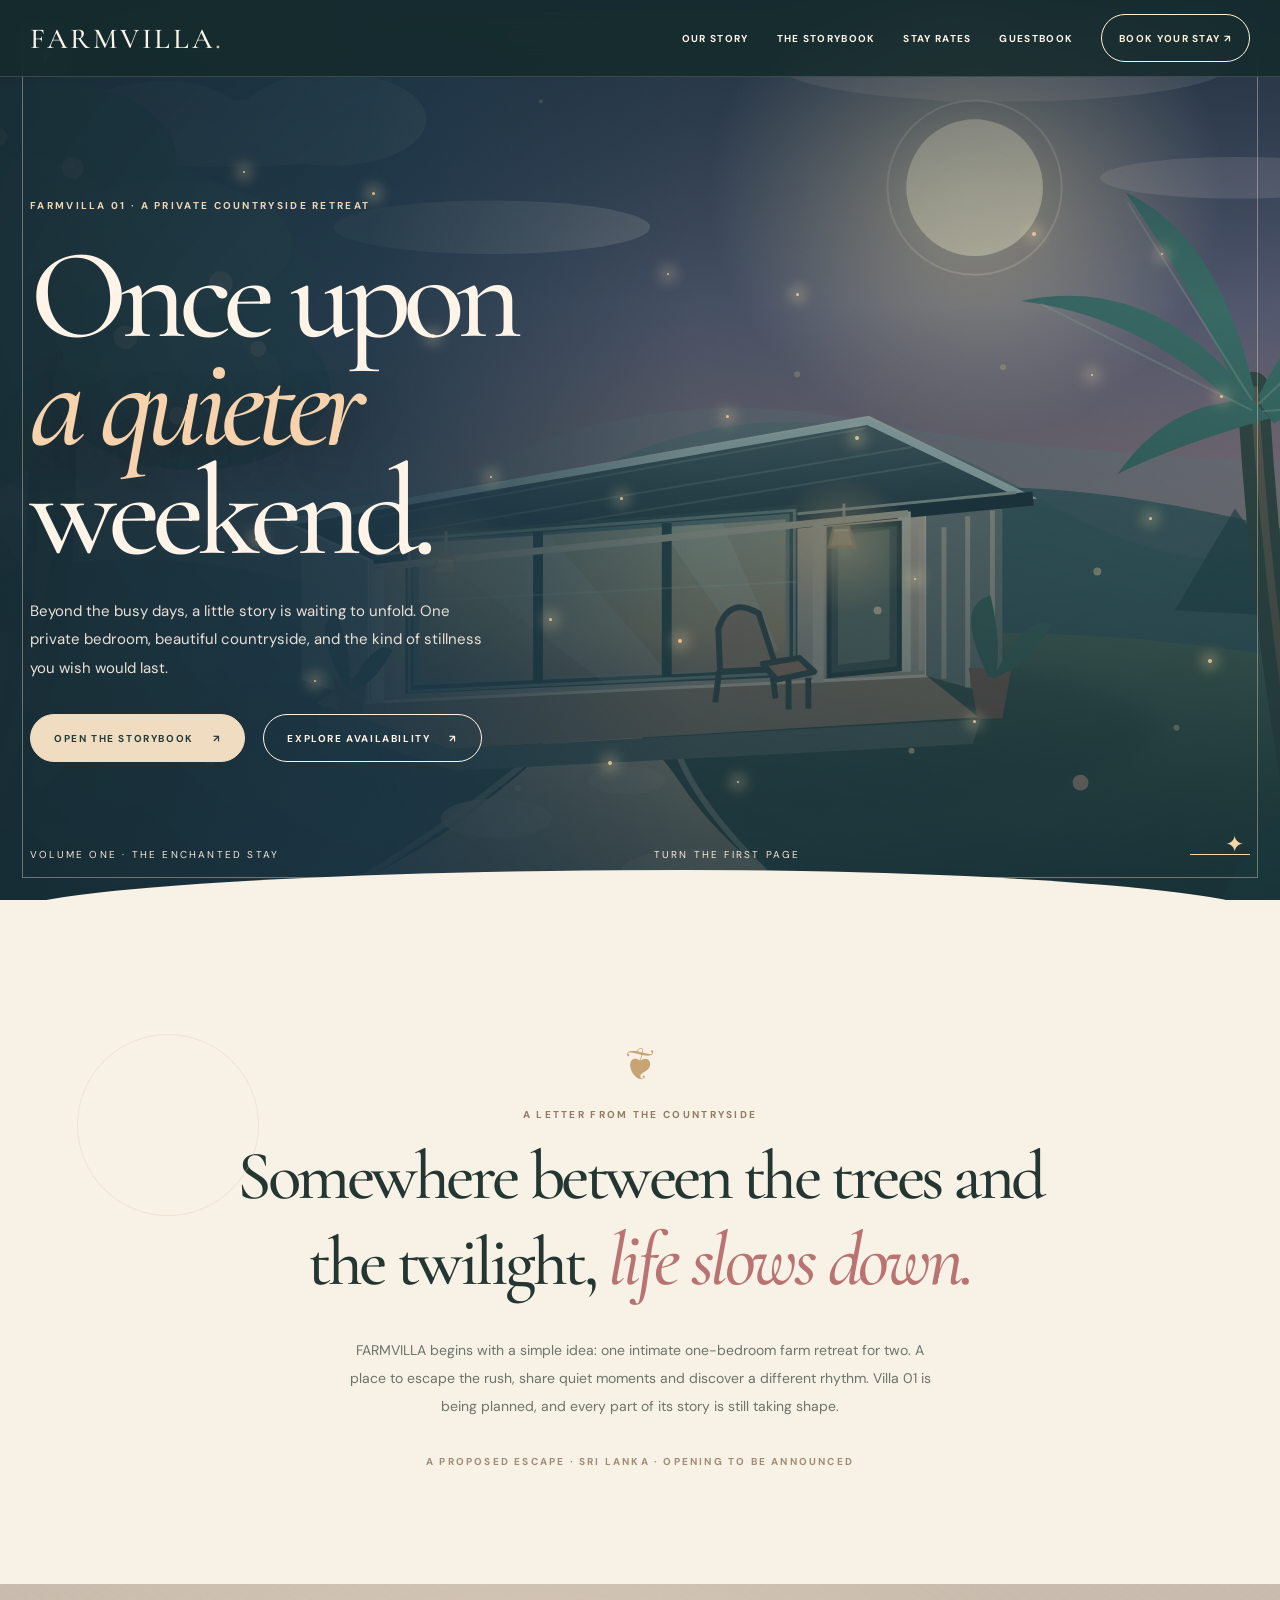
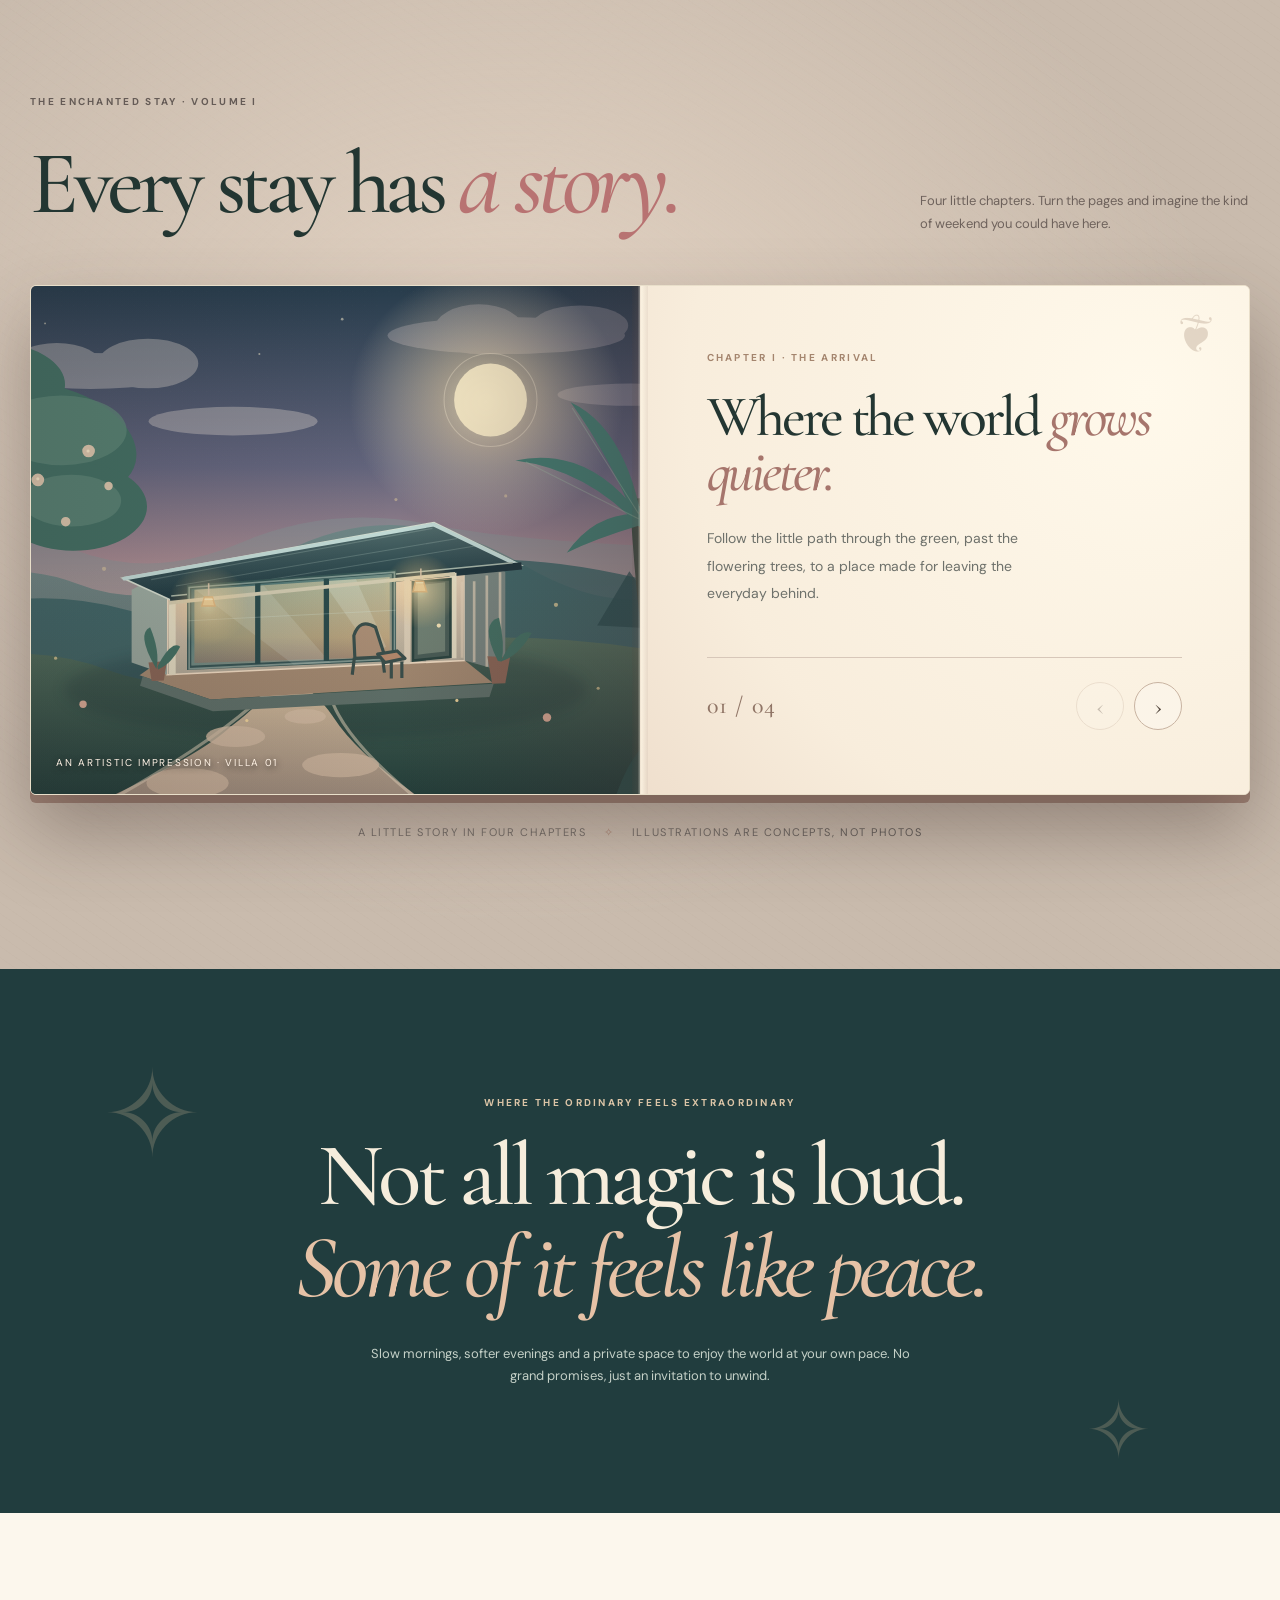
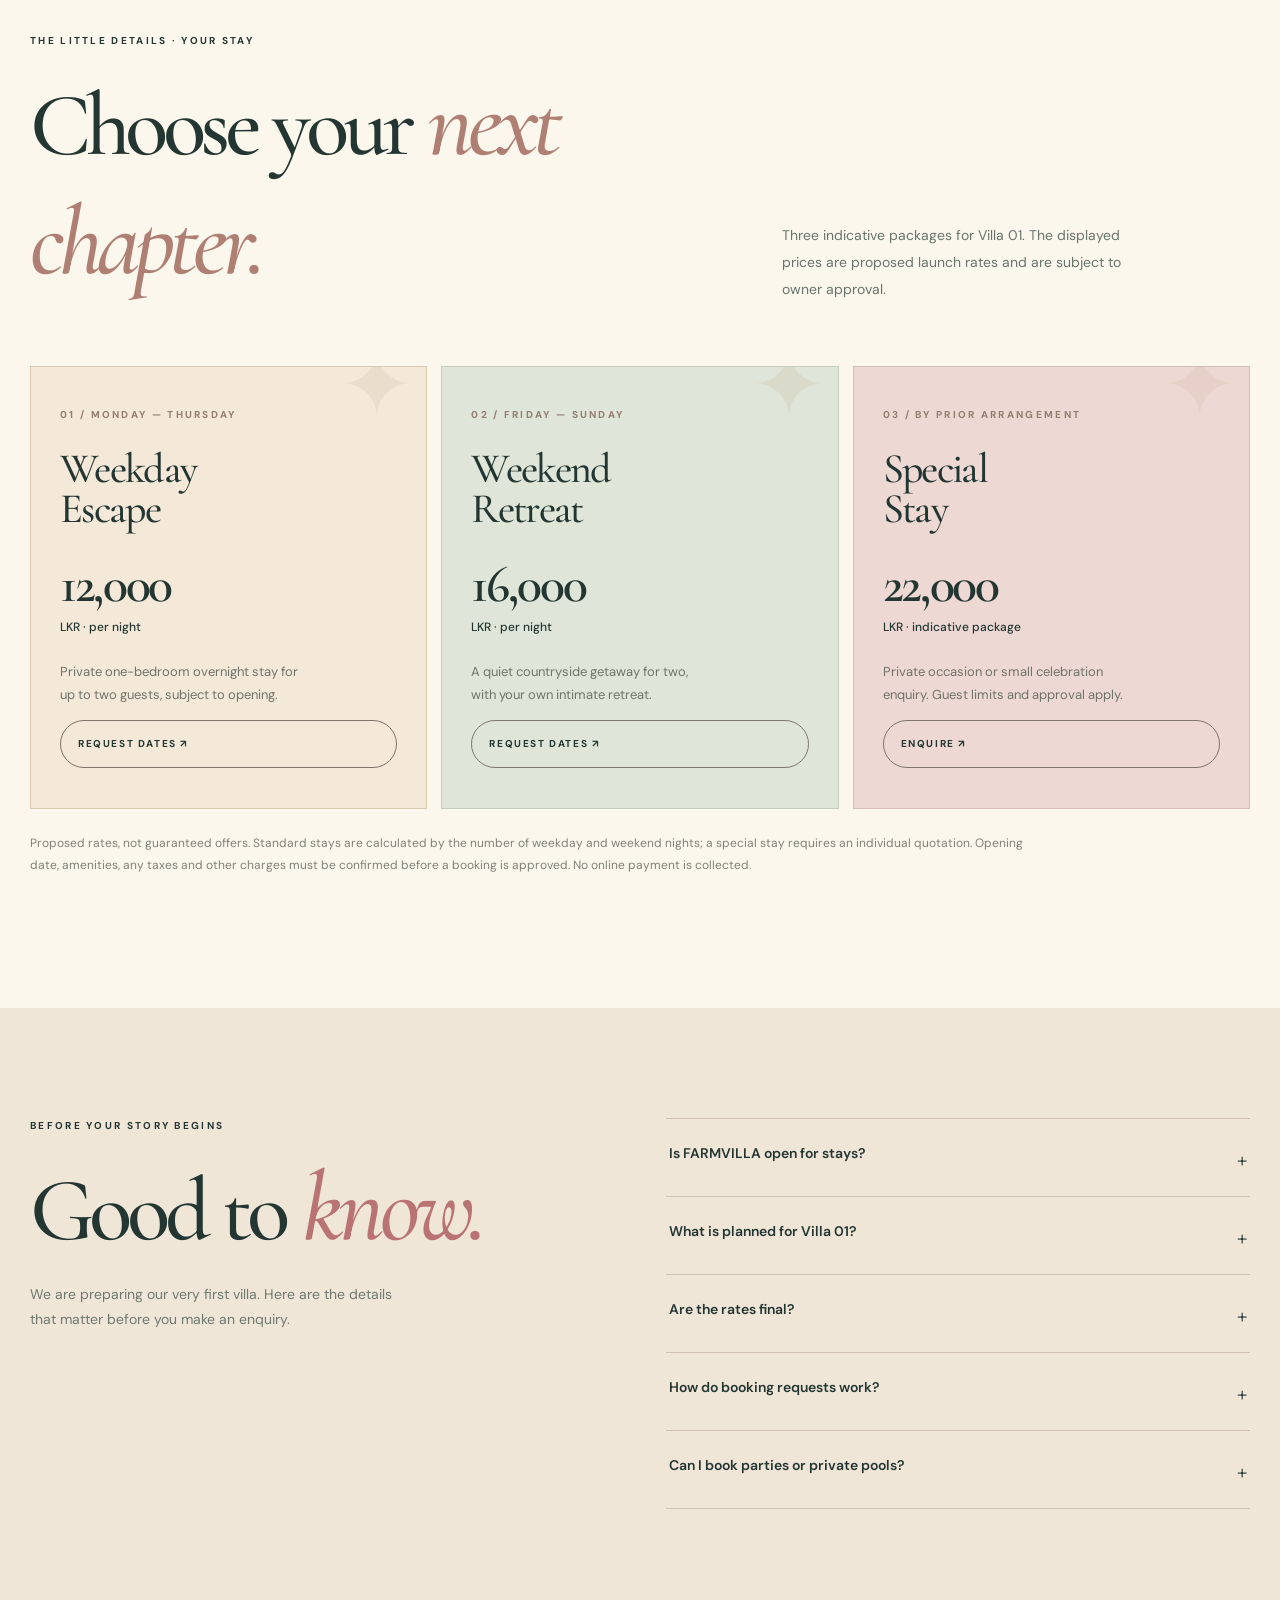
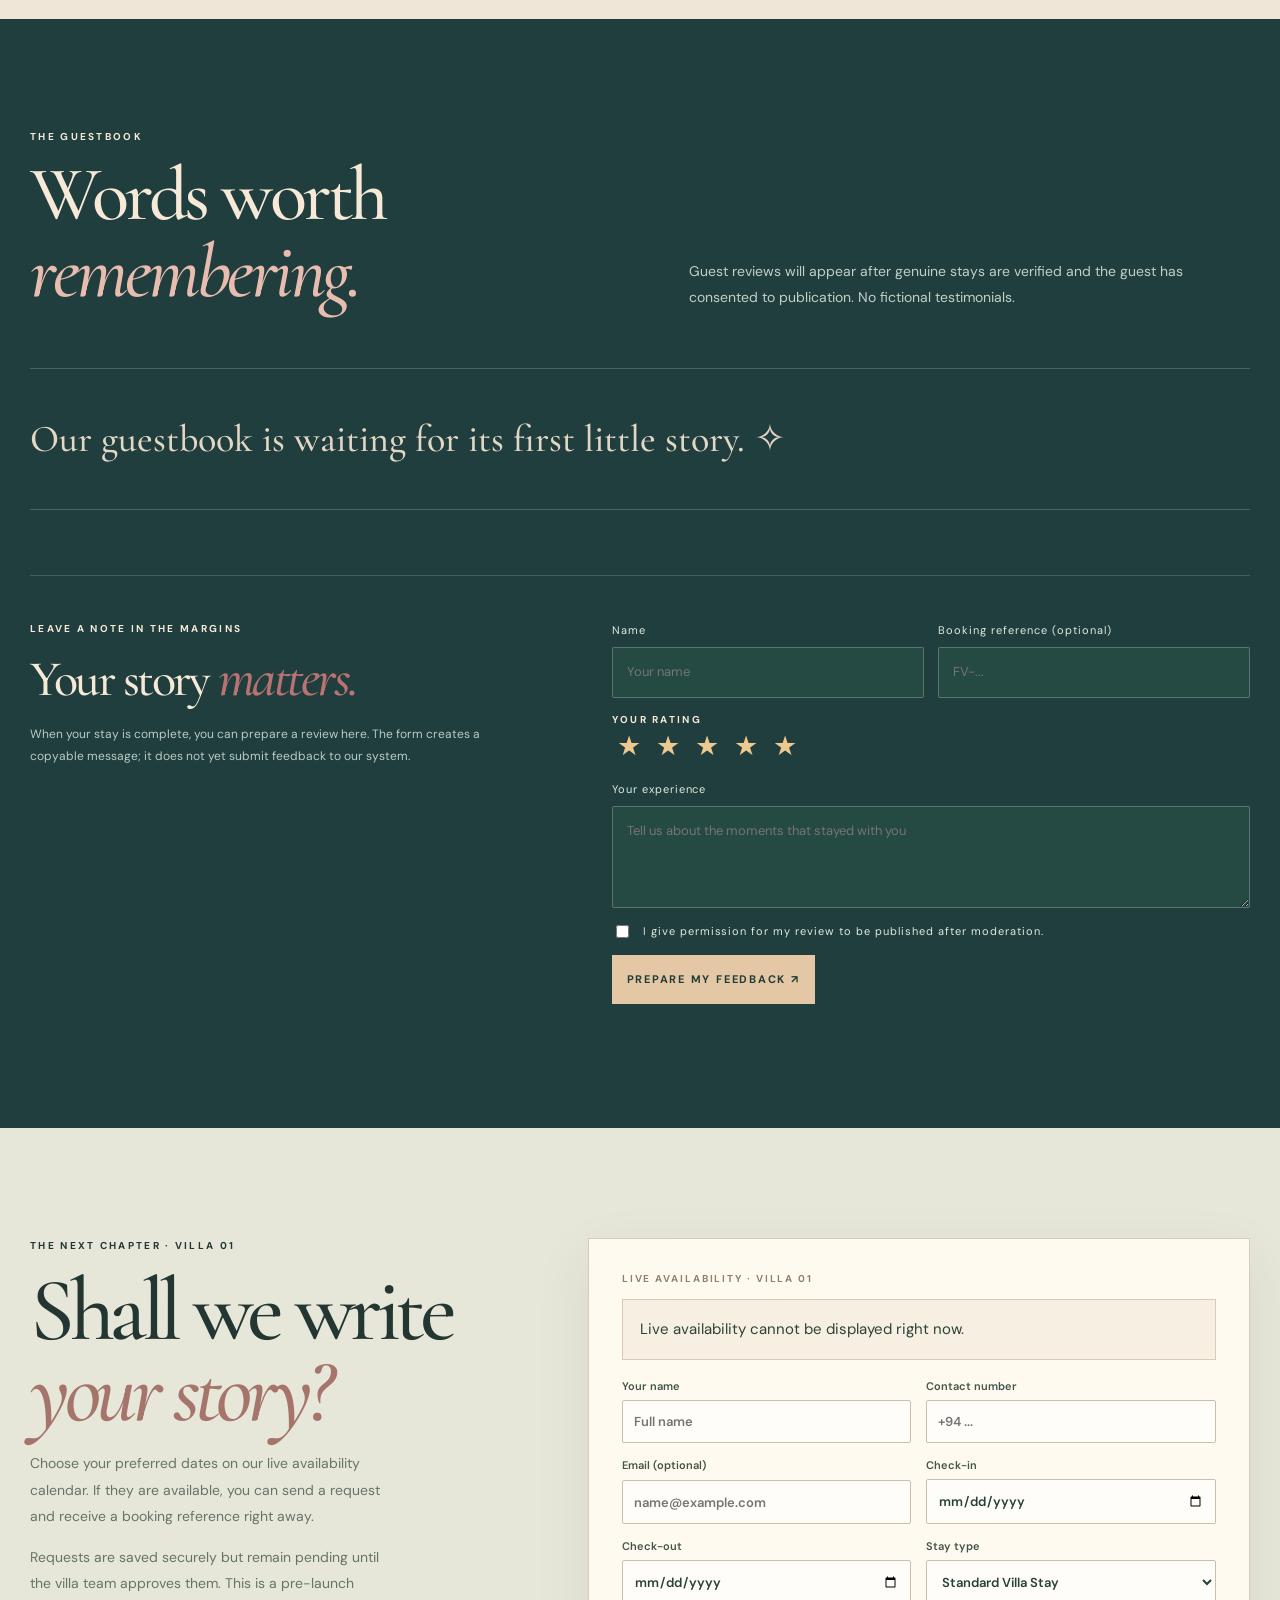
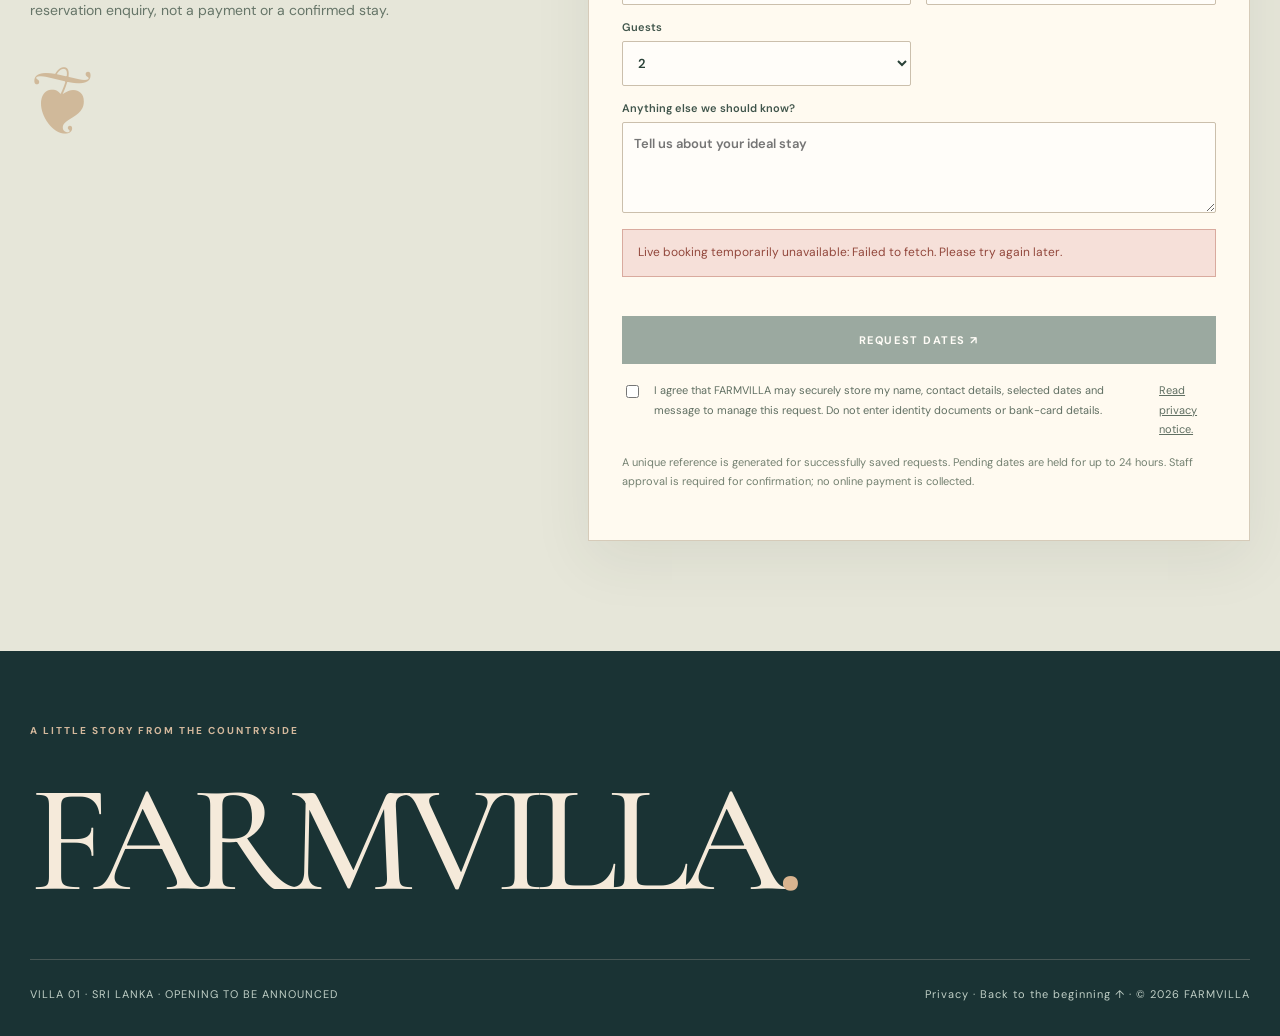
==== commit 7b514abb: "Replace animation-heavy homepage with cohesive illustrated luxury storybook and preserve secure live" ====
--- a/index.html
+++ b/index.html
@@ -1,119 +1,156 @@
 <!doctype html>
-<html lang="en"><head><meta charset="utf-8"><meta name="viewport" content="width=device-width,initial-scale=1"><meta name="theme-color" content="#161a12"><meta name="description" content="FARMVILLA 01 — A private one-bedroom farm escape in Sri Lanka. Discover our introductory proposed stay rates."><title>FARMVILLA 01 — Somewhere slower.</title><link rel="preconnect" href="https://fonts.googleapis.com"><link rel="preconnect" href="https://fonts.gstatic.com" crossorigin><link href="https://fonts.googleapis.com/css2?family=DM+Sans:wght@400;500;600;700&family=Playfair+Display:ital,wght@0,400;1,400&display=swap" rel="stylesheet"><style>
-:root{--night:#171b13;--forest:#263a25;--stone:#e8e6d8;--sage:#b1bd9f;--acid:#e0ec9d;--orange:#eb6e35;--ink:#17251a;--cream:#f2f0e6}*{box-sizing:border-box}html{scroll-behavior:smooth}body{margin:0;background:var(--night);color:var(--stone);font-family:"DM Sans",sans-serif;overflow-x:hidden}a{color:inherit;text-decoration:none}button,input,select,textarea{font:inherit}button{cursor:pointer}a:focus-visible,button:focus-visible,input:focus-visible,select:focus-visible,textarea:focus-visible{outline:2px solid var(--acid);outline-offset:4px}.wrap{width:min(1300px,calc(100% - 48px));margin-inline:auto}.caps{font-size:10px;font-weight:700;letter-spacing:.22em;text-transform:uppercase}.serif{font:400 clamp(53px,8vw,126px)/1.01 "Playfair Display",Georgia,serif;letter-spacing:-.065em}.accent{color:var(--orange)}.pill{border:1px solid currentColor;border-radius:100px;padding:14px 24px;display:inline-flex;align-items:center;gap:22px;font-size:10px;letter-spacing:.15em;text-transform:uppercase;font-weight:700;transition:background .3s,color .3s,transform .3s}.pill:hover{background:var(--orange);color:#161a12;border-color:var(--orange);transform:translateY(-3px)}header{position:fixed;z-index:40;inset:0 0 auto;background:#171b13d9;backdrop-filter:blur(18px);border-bottom:1px solid #ffffff1c}header .wrap{min-height:78px;display:flex;justify-content:space-between;align-items:center;gap:24px}.brand{font-family:Georgia,serif;font-size:21px;letter-spacing:.14em}.brand b{color:var(--orange);font-weight:400}.nav{display:flex;gap:28px;align-items:center}.nav a{font-size:10px;text-transform:uppercase;letter-spacing:.14em;font-weight:700}.nav a:hover{color:var(--orange)}.nav .pill{padding:12px 17px}.hero{height:100svh;min-height:720px;display:flex;align-items:center;position:relative;overflow:hidden;isolation:isolate}#particles{position:absolute;inset:0;width:100%;height:100%;z-index:-1;opacity:.95}.hero:after{content:"";position:absolute;z-index:-1;inset:0;background:radial-gradient(circle at 69% 48%,transparent 0%,#171b1390 52%,#171b13 100%)}.hero .inner{position:relative;z-index:1}.hero h1{max-width:930px;margin:30px 0;font-size:clamp(64px,10vw,160px)}.hero h1 em{font-weight:400;color:var(--acid)}.hero p{max-width:440px;color:#bfcbb5;font-size:15px;line-height:1.9;margin-bottom:32px}.hero .eyebrow{display:flex;align-items:center;gap:12px}.dot{width:8px;height:8px;background:var(--orange);border-radius:50%;box-shadow:0 0 16px var(--orange)}.bottomline{position:absolute;left:0;right:0;bottom:30px;display:flex;justify-content:space-between;font-size:10px;text-transform:uppercase;letter-spacing:.18em;color:#a6b39d}.ticker{overflow:hidden;border-block:1px solid #53614d;background:#283729;padding:17px 0;color:var(--acid)}.ticker div{display:flex;gap:65px;min-width:max-content;animation:marquee 28s linear infinite}.ticker span{font-size:12px;letter-spacing:.22em;text-transform:uppercase}.section{padding:135px 0}.section-title{max-width:1000px;margin:18px 0 35px}.lead{line-height:1.9;color:#bac5b5;font-size:16px;max-width:570px}.light{background:var(--cream);color:var(--ink)}.light .lead{color:#64705f}.intro{display:grid;grid-template-columns:1.15fr .85fr;gap:9%;align-items:end}.intro .serif{font-size:clamp(51px,6vw,95px)}.outlineText{font:400 clamp(85px,19vw,320px)/.85 "Playfair Display",serif;color:transparent;-webkit-text-stroke:1px #8c9b8485;text-align:center;margin:70px -40px -20px;letter-spacing:-.11em;white-space:nowrap}.features{display:grid;grid-template-columns:repeat(4,1fr);gap:10px;margin-top:55px}.feature{border-top:1px solid #aaa995;padding-top:19px}.feature strong{display:block;font:400 35px Georgia,serif;margin-bottom:12px}.feature span{font-size:12px;letter-spacing:.1em;text-transform:uppercase}.chapter{position:relative;min-height:630px;background:var(--forest);display:flex;align-items:center;overflow:hidden}.chapter:before{content:"";position:absolute;width:650px;height:650px;right:-100px;top:10%;border:1px solid #c7d8a34b;border-radius:50%;box-shadow:0 0 0 90px #8ca48612,0 0 0 185px #8ca48608;animation:float 11s ease-in-out infinite}.chapter h2{max-width:860px;position:relative}.chapter p{position:relative}.orange{background:var(--orange);color:#172119}.orange .lead{color:#3d2a1b}.orange .caps{color:#273524}.rateshead{display:flex;justify-content:space-between;gap:25px;align-items:end;margin-bottom:46px}.rates{display:grid;grid-template-columns:repeat(3,minmax(0,1fr));gap:12px}.rate{border:1px solid #384a38;padding:42px 32px;background:#1d281e;position:relative;min-height:415px;display:flex;flex-direction:column;transition:transform .4s,background .4s}.rate:hover{transform:translateY(-9px);background:#2b3d2b}.rate.focus{background:#d7e39d;color:#14221a;border-color:#d7e39d}.rate.focus:hover{background:#e5f0ae}.rate .smallcaps{font-size:10px;letter-spacing:.22em;text-transform:uppercase;opacity:.8}.rate h3{font:400 34px Georgia,serif;margin:24px 0 5px}.rate .price{font:400 clamp(36px,4vw,58px) Georgia,serif;margin:17px 0}.rate .price small{font:400 13px "DM Sans",sans-serif}.rate p{font-size:13px;line-height:1.8;opacity:.76;max-width:245px}.rate .pill{margin-top:auto;justify-content:space-between}.ratesnote{font-size:12px;color:#b5c2ac;line-height:1.8;margin-top:20px}.details{display:grid;grid-template-columns:1fr 1fr;gap:11%}.listrow{border-top:1px solid #a6aea0;display:flex;justify-content:space-between;gap:15px;padding:20px 0;font-size:13px}.listrow span{color:#6a7669}.bigquestion{font:400 clamp(58px,8vw,110px)/1.02 Georgia,serif;letter-spacing:-.06em;margin:15px 0 35px}.faq{border-bottom:1px solid #a6aea0}.faq summary{padding:22px 0;cursor:pointer;font-size:15px;font-weight:600}.faq p{font-size:13px;line-height:1.8;color:#6c786b}.booking{background:#c5d5a8;color:#14231b}.bookinglayout{display:grid;grid-template-columns:1fr 1fr;gap:8%;align-items:start}.booking .lead{color:#41513d}.form{border:1px solid #789277;padding:30px}.fields{display:grid;grid-template-columns:1fr 1fr;gap:16px}.fields label{display:grid;gap:9px;font-size:10px;font-weight:700;letter-spacing:.09em;text-transform:uppercase}.fields .full{grid-column:1/-1}.fields input,.fields select,.fields textarea{padding:13px 11px;background:#eaf0d9;border:1px solid #8e9d83;color:#182f22;border-radius:0;width:100%;min-width:0}.form button{background:#16281d;color:white;border:0;padding:18px 24px;width:100%;letter-spacing:.18em;text-transform:uppercase;margin-top:18px}.form button:hover{background:#eb6e35;color:#151f15}.form .note{font-size:11px;color:#475e46;line-height:1.8}.result{padding:14px;background:#eaf0d9;white-space:pre-wrap;word-break:break-word;margin-top:15px;font-size:12px;line-height:1.7}footer{background:var(--night);padding:75px 0 30px}footer .toprow{display:flex;justify-content:space-between;align-items:end;gap:30px;border-bottom:1px solid #5d6a57;padding-bottom:55px}.footbrand{font:400 clamp(55px,11vw,172px) Georgia,serif;letter-spacing:-.075em}.footerline{display:flex;justify-content:space-between;gap:20px;font-size:11px;letter-spacing:.1em;text-transform:uppercase;margin-top:28px;color:#a4af9f}.reveal{opacity:0;transform:translateY(36px);transition:opacity .85s ease,transform .85s cubic-bezier(.2,.7,.2,1)}.reveal.in{opacity:1;transform:none}@keyframes marquee{to{transform:translateX(-50%)}}@keyframes float{50%{transform:translate(-20px,30px) rotate(8deg)}}@media(max-width:900px){.section{padding:95px 0}.intro,.bookinglayout,.details{grid-template-columns:1fr;gap:35px}.rates{grid-template-columns:1fr 1fr}.features{grid-template-columns:1fr 1fr}.rate{min-height:350px}.nav a:not(.pill){display:none}}@media(max-width:600px){.wrap{width:calc(100% - 36px)}header .wrap{min-height:67px}.brand{font-size:17px}.hero{min-height:650px}.hero h1{font-size:clamp(54px,15vw,85px)}.hero p{font-size:13px}.bottomline{font-size:8px}.rates,.features,.fields{grid-template-columns:1fr}.rateshead{display:block}.rate{min-height:310px;padding:28px}.fields .full{grid-column:auto}.form{padding:19px}.footerline,.toprow{display:block}.footbrand{font-size:58px}.outlineText{font-size:110px}.section{padding:75px 0}.chapter{min-height:520px}}@media(prefers-reduced-motion:reduce){*,*:before,*:after{animation:none!important;transition:none!important;scroll-behavior:auto!important}.reveal{opacity:1;transform:none}} 
-
-/* FARMVILLA editorial motion system */
-:root{--brass:#d4bf86;--velvet:#11190f}
-#readProgress{position:fixed;top:0;left:0;height:3px;width:0;z-index:100;background:linear-gradient(90deg,var(--orange),var(--acid),var(--brass));pointer-events:none;box-shadow:0 0 13px #e0ec9d55}
-.glow{pointer-events:none;position:fixed;z-index:4;width:420px;height:420px;border-radius:50%;transform:translate(-50%,-50%);background:radial-gradient(circle,#d2db8d12 0%,#d2db8d00 68%);mix-blend-mode:screen;will-change:left,top}
-.hero h1{filter:drop-shadow(0 12px 20px #050d0666)}
-.hero h1 .movingword{display:inline-block;animation:softBreath 5s ease-in-out infinite}
-.hero .inner{animation:softAppear 1.35s both}
-.chapter:after{content:"F / 01";font:400 clamp(90px,19vw,280px) Georgia,serif;letter-spacing:-.09em;position:absolute;right:-20px;bottom:-85px;color:#c6d99b0c;pointer-events:none}
-.orbital{height:min(50vw,490px);width:min(50vw,490px);position:absolute;right:3vw;top:50%;transform:translateY(-50%);border:1px solid #c7d89b25;border-radius:50%;animation:orbit 22s linear infinite;pointer-events:none}
-.orbital:before,.orbital:after{content:"";position:absolute;inset:11%;border:1px dashed #c7d89b25;border-radius:50%}.orbital:after{inset:28%;border-style:solid}
-.line-reveal{overflow:hidden}
-.line-reveal>.line-inner{display:inline-block;transform:translateY(115%);transition:transform 1.25s cubic-bezier(.2,.8,.15,1)}.line-reveal.in>.line-inner{transform:translateY(0)}
-.magpanel{position:relative;overflow:hidden;transform-style:preserve-3d;transition:transform .22s ease,box-shadow .3s ease}.magpanel:after{content:"";position:absolute;inset:0;pointer-events:none;background:radial-gradient(circle at var(--mx,50%) var(--my,50%),#ffffff1c,transparent 47%);opacity:0;transition:opacity .35s}.magpanel:hover:after{opacity:1}
-.testimonials{background:#1e2b21;color:var(--stone);position:relative;overflow:hidden}
-.testimonials:before{content:"“";position:absolute;right:6%;top:-80px;font:400 540px/1 Georgia,serif;color:#dce89c0c;pointer-events:none}
-.reviewGrid{display:grid;grid-template-columns:repeat(3,1fr);gap:14px;margin:50px 0}
-.reviewCard{padding:38px 30px;background:#273b2c;border:1px solid #6c816546;border-radius:3px;min-height:235px;position:relative}
-.reviewCard .stars{color:var(--acid);letter-spacing:.12em;font-size:16px}
-.reviewCard blockquote{font:400 24px/1.45 Georgia,serif;margin:20px 0}
-.reviewCard .name{font-size:11px;letter-spacing:.16em;text-transform:uppercase;color:#cad4c5}
-.reviewEmpty{grid-column:1/-1;border-block:1px solid #61755b;padding:46px 0;font:400 clamp(25px,4vw,47px)/1.25 Georgia,serif;max-width:900px}
-.reviewForm{display:grid;grid-template-columns:.85fr 1.15fr;gap:8%;align-items:start;margin-top:75px;border-top:1px solid #5a6e59;padding-top:55px}
-.reviewForm h3{font:400 clamp(33px,4.5vw,57px)/1.1 Georgia,serif;letter-spacing:-.04em;margin:14px 0}
-.reviewForm p{color:#c0cfc1;font-size:12px;line-height:1.85}
-.reviewForm form{display:grid;grid-template-columns:1fr 1fr;gap:18px}
-.reviewForm label{display:grid;gap:9px;font-size:10px;letter-spacing:.1em;text-transform:uppercase;font-weight:700}
-.reviewForm input,.reviewForm textarea,.reviewForm select{width:100%;background:#19271b;border:1px solid #657663;color:#e8ede0;padding:14px;border-radius:2px}
-.reviewForm textarea{min-height:122px;resize:vertical}
-.reviewForm .full{grid-column:1/-1}
-.reviewForm button{color:#101d13;border:0;background:var(--acid);padding:16px 18px;text-transform:uppercase;letter-spacing:.15em;font-size:11px;font-weight:700}
-.reviewForm button:hover{background:var(--orange)}
-.reviewForm .ratingButtons{display:flex;gap:5px}
-.reviewForm .ratingButtons button{font-size:26px;letter-spacing:0;background:transparent;color:#7e927c;padding:0 5px;border-radius:0}
-.reviewForm .ratingButtons button.active{color:var(--acid)}
-.reviewForm .ratingButtons button:hover{color:var(--orange)}
-.mutedNote{font-size:11px;line-height:1.9;color:#c7d2be}
-@keyframes softBreath{50%{transform:translateY(-7px);filter:brightness(1.13)}}@keyframes softAppear{from{opacity:0;transform:translateY(38px)}to{opacity:1;transform:translateY(0)}}@keyframes orbit{to{transform:translateY(-50%) rotate(360deg)}}
-@media(max-width:900px){.reviewGrid{grid-template-columns:1fr 1fr}.reviewForm{grid-template-columns:1fr}.orbital{opacity:.45}}
-@media(max-width:600px){.reviewGrid,.reviewForm form{grid-template-columns:1fr}.reviewForm .full{grid-column:auto}.glow{display:none}.reviewCard{min-height:auto}.orbital{width:70vw;height:70vw;right:-18vw;opacity:.35}}
-@media(prefers-reduced-motion:reduce){.orbital,.hero h1 .movingword,.hero .inner{animation:none!important}.line-reveal>.line-inner{transform:none!important}.magpanel{transform:none!important}}
-
-/* V4 luxury editorial motion — no photography */
-:root{--champagne:#d4ba85}
-#opening{position:fixed;inset:0;z-index:90;background:#101810;color:#f4f0df;display:grid;place-items:center;pointer-events:none;transition:opacity .9s ease,visibility .9s}
-#opening.dismiss{opacity:0;visibility:hidden}.openingContent{text-align:center}.openingContent .mark{font:400 clamp(44px,7vw,90px) Georgia,serif;letter-spacing:-.075em}.openingContent .mark b{font-weight:400;color:var(--orange)}.openingContent .micro{font-size:10px;letter-spacing:.3em;text-transform:uppercase;color:var(--champagne);margin-top:18px}.openingTrack{height:1px;background:#ffffff30;width:230px;margin:26px auto;overflow:hidden}.openingTrack:after{content:"";display:block;height:100%;background:var(--acid);animation:drawTrack 1.1s ease both}@keyframes drawTrack{from{transform:translateX(-100%)}to{transform:translateX(0)}}
-.hero{background:radial-gradient(ellipse at 77% 50%,#354932,#171b13 65%)}.hero h1{line-height:.94}.hero h1 em{background:linear-gradient(105deg,#dae8a4,#fff5dc 45%,#b4c795);color:transparent;background-clip:text;-webkit-background-clip:text}.hero h1:after{content:"";display:block;height:2px;background:var(--orange);width:130px;margin-top:37px;animation:lineGrow 2s both}@keyframes lineGrow{from{width:0}}
-.sculpture{pointer-events:none;position:absolute;width:min(58vw,730px);height:min(58vw,730px);right:-7vw;top:50%;transform:translateY(-50%);z-index:-1;filter:drop-shadow(0 15px 55px #0810087a)}
-.sculpture .ring{position:absolute;inset:9%;border:1px solid #dde4b55c;border-radius:47% 53% 62% 38% / 54% 42% 58% 46%;animation:slowSpin 28s linear infinite}.sculpture .ring:nth-child(2){inset:23%;border-color:#d8bd8b6b;animation-direction:reverse;animation-duration:23s}.sculpture .ring:nth-child(3){inset:36%;border-color:#d5e49b88;animation-duration:19s}.sculpture .core{position:absolute;inset:41%;border-radius:50%;background:radial-gradient(circle at 30% 30%,#e8efb4,#759057 48%,#263e28 77%);box-shadow:0 0 100px #a1b8794d,inset -18px -17px 30px #0814099c;animation:corePulse 7s ease-in-out infinite}@keyframes slowSpin{to{transform:rotate(360deg)}}@keyframes corePulse{50%{scale:1.12}}
-.hero .sideNote{position:absolute;right:30px;top:26%;writing-mode:vertical-rl;letter-spacing:.22em;font-size:9px;text-transform:uppercase;color:#d1d7b8;z-index:2}
-.pill{position:relative;overflow:hidden;isolation:isolate}.pill:before{content:"";position:absolute;inset:0;background:var(--orange);z-index:-1;transform:translateY(102%);transition:transform .5s cubic-bezier(.18,.78,.15,1)}.pill:hover:before{transform:translateY(0)}.pill:hover{background:transparent}
-#experience{background:#e6dec9;color:#182719}.experienceHeader{display:grid;grid-template-columns:1.2fr .8fr;gap:10%;align-items:end}.experienceHeader p{font-size:15px;line-height:1.95;color:#626b5c}.experienceGrid{margin-top:55px;display:grid;grid-template-columns:repeat(3,1fr);gap:13px}.experienceTile{min-height:355px;padding:34px 29px;border:1px solid #b8b49b;background:linear-gradient(145deg,#f4eddf,#e6dcc6);display:flex;flex-direction:column;justify-content:space-between;transition:transform .6s ease}.experienceTile:nth-child(2){background:#26392a;color:#f4efdf;border-color:#26392a}.experienceTile:nth-child(3){background:#d7caab}.experienceTile .number{font-size:10px;letter-spacing:.2em}.experienceTile .symbol{align-self:center;font:400 125px Georgia,serif;color:#bcaf8e;transition:transform .9s cubic-bezier(.2,.8,.2,1)}.experienceTile:nth-child(2) .symbol{color:#a3b78a}.experienceTile:nth-child(3) .symbol{color:#a78e63}.experienceTile h3{font:400 31px Georgia,serif;margin:0 0 10px}.experienceTile p{font-size:12px;line-height:1.85;opacity:.72;margin:0}.experienceTile:hover{transform:translateY(-8px)}.experienceTile:hover .symbol{transform:rotate(-11deg) scale(1.13)}
-#rates{background:radial-gradient(ellipse at 100% 0%,#354a2e,#171b13 52%)}.rate.focus{box-shadow:0 19px 75px #d0da9c26}
-@media(max-width:850px){.sculpture{width:85vw;height:85vw;right:-24vw;opacity:.52}.experienceHeader{grid-template-columns:1fr}.experienceGrid{grid-template-columns:1fr 1fr}.experienceTile{min-height:290px}}@media(max-width:580px){.sculpture{width:95vw;height:95vw;right:-40vw;opacity:.4}.hero .sideNote{display:none}.experienceGrid{grid-template-columns:1fr}.experienceTile{min-height:255px}.experienceTile .symbol{font-size:88px}}@media(prefers-reduced-motion:reduce){#opening{display:none}.sculpture .ring,.sculpture .core{animation:none!important}.experienceTile:hover,.experienceTile:hover .symbol{transform:none!important}}
-
-/* Live reservation calendar */
-#fvCalendar{border:1px solid #789277;background:#eaf0d9;color:#193123;padding:18px;margin-bottom:20px;max-width:520px}.fv-calendar-top{display:flex;justify-content:space-between;align-items:center;gap:14px;margin-bottom:17px;font:400 23px Georgia,serif}.fv-calendar-top button{border:1px solid #7e9177;background:transparent;padding:9px 13px;min-width:43px}.fv-calendar-top button:disabled{opacity:.3;cursor:default}.fv-calendar-grid{display:grid;grid-template-columns:repeat(7,minmax(0,1fr));gap:5px}.fv-calendar-grid .fv-weekday{text-align:center;font-size:10px;padding:8px 0;color:#677861}.fv-day{min-height:38px;border:1px solid transparent;background:#d6e2c5;color:#253927;font-size:12px;padding:3px}.fv-day:hover:not(:disabled){border-color:#163026;background:#c6d992}.fv-day.fv-selected{background:#233e2b;color:#fff}.fv-day.fv-in-range{background:#b8cf9d}.fv-day.fv-unavailable,.fv-day:disabled{background:#d2d4cd;color:#8f978d;cursor:not-allowed;text-decoration:line-through}.fv-calendar-legend{font-size:11px;line-height:1.8;color:#536b4d;margin-top:12px}.fv-booking-status,.fv-price-quote{border:1px solid #809b75;padding:13px 16px;line-height:1.65;font-size:13px;background:#ecf3df;margin:13px 0}.fv-booking-status[data-state=error]{background:#f4dcca;border-color:#be8765;color:#743f27}.fv-booking-status[data-state=ok]{background:#d4ecc7;border-color:#6c9868;color:#214a2d}.fv-price-quote{background:transparent;border:0;padding:3px 0;font-weight:700}.booking form button:disabled{opacity:.4;cursor:not-allowed}.fv-receipt{background:#eaf0d9;border:1px solid #679569;padding:22px;margin-top:15px;color:#193122}.fv-receipt h3{font:400 29px Georgia,serif;margin-top:0}.fv-receipt .fv-ref{font:400 33px Georgia,serif;letter-spacing:.08em;word-break:break-word}.fv-receipt p{font-size:13px;line-height:1.9}.fv-receipt button{display:inline-block;width:auto;margin:10px 10px 0 0;font-size:11px}.fv-error{background:#f4dcca;color:#773826;padding:14px}
-.fv-consent{display:flex;gap:12px;align-items:flex-start;margin-top:18px;line-height:1.8;font-size:11px;text-transform:none!important;letter-spacing:0!important;font-weight:400!important}.fv-consent input{width:auto;flex:0 0 auto;margin-top:4px}.fv-consent a{text-decoration:underline}</style><link rel="stylesheet" href="./motion-v6.css?v=1"><link rel="stylesheet" href="./visual-v7.css?v=1"><link rel="stylesheet" href="./editorial-v8.css?v=1"></head><body><div class="mv6-spine" aria-hidden="true"><i></i></div><a class="mv6-fab mv6-fab-hidden" id="mv6-fab" href="#enquire" aria-hidden="true" tabindex="-1"><span class="mv6-fab-icon" aria-hidden="true">✳</span> Reserve your stay <span aria-hidden="true">↗</span></a><div id="opening" aria-hidden="true"><div class="openingContent"><div class="mark">FARMVILLA<b>.</b></div><div class="micro">The art of staying still</div><div class="openingTrack"></div></div></div><div id="readProgress" aria-hidden="true"></div><div class="glow" aria-hidden="true" id="cursorGlow"></div>
-<header><div class="wrap"><a class="brand" href="#home" aria-label="Farmvilla home">FARMVILLA<span style="color:var(--orange)">.</span></a><nav class="nav" aria-label="Main navigation"><a href="#story">Our story</a><a href="#fv7-vision">Villa concept</a><a href="#rates">Stay rates</a><a href="#feedback">Guest voices</a><a href="#faq">FAQs</a><a href="#enquire" class="pill">Enquire <span>↗</span></a></nav><button id="fv8-nav-toggle" class="fv8-nav-toggle" type="button" aria-controls="fv8-overlay" aria-expanded="false" aria-label="Open navigation menu"><span class="fv8-toggle-word">Menu</span><span class="fv8-toggle-symbol" aria-hidden="true"></span></button></div></header><div id="fv8-overlay" class="fv8-overlay" hidden aria-label="Site navigation"><div class="fv8-overlay-layout"><div><span class="fv8-overlay-label">FARMVILLA · TABLE OF CONTENTS</span><nav class="fv8-overlay-nav" aria-label="Full-screen navigation"><a href="#story"><small>01</small>Our story<span>↗</span></a><a href="#fv7-vision"><small>02</small>Villa concept<span>↗</span></a><a href="#experience"><small>03</small>The Staybook<span>↗</span></a><a href="#rates"><small>04</small>Stay rates<span>↗</span></a><a href="#feedback"><small>05</small>Guest voices<span>↗</span></a><a href="#enquire"><small>06</small>Book a stay<span>↗</span></a></nav></div><div class="fv8-overlay-side"><div class="fv8-overlay-art"><svg viewBox="0 0 280 280" fill="none" aria-hidden="true" xmlns="http://www.w3.org/2000/svg"><g class="fv8-art-botanical" stroke="#466847" stroke-linecap="round" stroke-linejoin="round"><path d="M142 254Q150 189 136 96Q133 80 142 57" stroke-width="4"/><path d="M144 219Q92 196 82 165Q118 164 142 200M140 177Q181 153 196 105Q156 116 139 157M139 149Q99 128 98 92Q130 102 141 131M144 109Q177 91 182 66Q154 75 144 96" stroke-width="2"/><path d="M90 176Q118 188 136 204M191 116Q164 132 145 157M104 96Q126 114 139 131M176 72Q158 83 146 95" stroke-width="1.1" opacity=".6"/><circle cx="139" cy="47" r="20" stroke="#b47b53" stroke-width="2"/><path d="M120 47H158M139 29V66" stroke="#b47b53" stroke-width="1"/></g><path d="M39 244Q141 276 241 244" stroke="#526b4a" opacity=".6"/><circle cx="140" cy="140" r="127" stroke="#667b64" opacity=".35"/></svg></div><p class="fv8-overlay-note">A place for the <em>days that linger.</em><br>The countryside, considered differently.</p></div><div class="fv8-overlay-bottom"><span>ONE PRIVATE FARM ESCAPE · SRI LANKA</span><span>VILLA 01 · PRE-LAUNCH</span></div></div></div>
-<main><section class="hero" id="home"><canvas id="particles" aria-hidden="true"></canvas><div class="fv7-hero-stage" aria-hidden="true"><div class="fv7-atmosphere"></div><div class="fv7-orbit"></div><img class="fv7-hero-scene" src="./villa-scene-v7.svg?v=1" width="1200" height="820" alt="" decoding="async" fetchpriority="high"><div class="fv7-hero-grain"></div></div><div class="mv6-corner" aria-hidden="true">01</div><div class="mv6-hero-label" aria-hidden="true">Scroll to discover</div><div class="sculpture" aria-hidden="true"><div class="ring"></div><div class="ring"></div><div class="ring"></div><div class="core"></div></div><div class="sideNote" aria-hidden="true">A LITTLE CLOSER TO NATURE · VILLA 01</div><div class="wrap inner"><div class="caps eyebrow"><span class="dot"></span> PRIVATE FARM RETREAT · SRI LANKA</div><h1 class="serif">Somewhere<br><em class="movingword">slower<span class="accent">.</span></em></h1><p>One bedroom. Endless breathing room. A quiet little escape from the ordinary, designed for weekends worth remembering.</p><a href="#journey" class="pill">Enter the experience <span>↗</span></a> <a href="#rates" style="margin-left:18px;font-size:11px;letter-spacing:.15em;text-transform:uppercase;text-decoration:underline;text-underline-offset:6px">View stay rates</a></div><div class="wrap bottomline"><span>FARMVILLA / NO. 01</span><span>SCROLL TO EXPLORE ↓</span></div></section>
-<div class="fv8-ink-marquee" aria-hidden="true"><div class="fv8-marquee-track"><strong>FARMVILLA</strong><i>✳</i><strong><em>THE ART OF STAYING</em></strong><i>✳</i><strong>A LITTLE CLOSER</strong><i>✳</i><strong>SLOW DAYS</strong><i>✳</i><strong>MADE FOR TWO</strong><i>✳</i><strong>FARMVILLA</strong><i>✳</i><strong><em>THE ART OF STAYING</em></strong><i>✳</i><strong>A LITTLE CLOSER</strong><i>✳</i><strong>SLOW DAYS</strong><i>✳</i><strong>MADE FOR TWO</strong><i>✳</i></div></div>
-<section id="story" class="light section"><div class="wrap intro"><div class="reveal"><div class="caps">01 / THE STORY</div><h2 class="serif section-title">Not far away.<br><em>Far from ordinary.</em></h2></div><div class="reveal"><p class="lead">At FARMVILLA, luxury isn't about more. It's the comfort of a private bedroom, the freedom to unwind, a warm evening together and the quiet of the countryside. An intimate farm-stay idea made for two.</p></div></div><div class="outlineText" aria-hidden="true">SLOW.</div><div class="wrap features reveal"><div class="feature"><strong>01</strong><span>Private bedroom</span></div><div class="feature"><strong>01</strong><span>Private washroom</span></div><div class="feature"><strong>02</strong><span>Ideal guests</span></div><div class="feature"><strong>∞</strong><span>Quiet moments</span></div></div></section>
-<section id="fv7-vision" class="fv7-showcase" aria-label="Villa 01 architectural concept">
-<div class="wrap">
- <div class="fv7-vision-head">
-  <div><div class="caps fv7-eyebrow">02 / A CLOSER LOOK</div><h2>Designed to feel<br><em>a world away.</em></h2></div>
-  <p>An early architectural impression of FARMVILLA 01: a contemporary single-bedroom farm retreat, open to the greenery and created for the simple luxury of time together.</p>
+<html lang="en"><head>
+<meta charset="utf-8">
+<meta name="viewport" content="width=device-width,initial-scale=1">
+<meta name="theme-color" content="#21393a">
+<meta name="description" content="FARMVILLA 01. A private one-bedroom farm retreat in Sri Lanka. Discover a slower kind of escape, view indicative rates and submit a booking request.">
+<meta property="og:type" content="website"><meta property="og:title" content="FARMVILLA — Once upon a quieter weekend"><meta property="og:description" content="An illustrated countryside retreat, made for the moments that linger.">
+<title>FARMVILLA 01 | Once upon a quieter weekend</title>
+<link rel="preconnect" href="https://fonts.googleapis.com">
+<link rel="preconnect" href="https://fonts.gstatic.com" crossorigin>
+<link href="https://fonts.googleapis.com/css2?family=Cormorant+Garamond:ital,wght@0,400;0,500;0,600;1,400;1,500;1,600&family=DM+Sans:wght@400;500;600;700&display=swap" rel="stylesheet">
+<link rel="preload" href="./storybook-v9-landscape.svg" as="image" type="image/svg+xml">
+<link rel="stylesheet" href="./storybook-v9.css?v=1">
+</head><body>
+<div id="progress" aria-hidden="true"></div>
+<header class="sitehead">
+ <div class="wrap">
+  <a href="#home" class="brand" aria-label="FARMVILLA home">FARMVILLA<i>.</i></a>
+  <nav class="topnav" aria-label="Primary navigation">
+   <a href="#prologue">Our story</a><a href="#chapters">The storybook</a><a href="#rates">Stay rates</a><a href="#feedback">Guestbook</a><a href="#enquire" class="pill">Book your stay ↗</a>
+  </nav>
+  <button id="menu-btn" type="button" class="mobile-menu" aria-expanded="false" aria-controls="mobile-panel">Menu</button>
  </div>
- <div class="fv7-scene-frame fv7-reveal" id="fv7-scene" data-time="day">
-  <div class="fv7-ambient" aria-hidden="true"></div>
-  <div class="fv7-night-stars" aria-hidden="true"><span></span><span></span><span></span><span></span><span></span></div>
-  <div class="fv7-scene-art"><img src="./villa-scene-v7.svg?v=1" width="1200" height="820" loading="lazy" decoding="async" alt="Artistic concept illustration of a tropical modern farm villa with a sloping roof, glass frontage and palm trees"></div>
-  <div class="fv7-detail" aria-live="polite">
-   <div class="eyebrow" id="fv7-detail-number">VILLA 01 / AN EARLY CONCEPT</div>
-   <h3 id="fv7-detail-title">A quieter kind of luxury.</h3>
-   <p id="fv7-detail-description">Tap the glowing markers to explore the planned bedroom, kitchenette and outdoor sitting area.</p>
+ <nav id="mobile-panel" class="mobile-panel" aria-label="Mobile navigation"><a href="#prologue">Our story</a><a href="#chapters">The storybook</a><a href="#rates">Stay rates</a><a href="#feedback">Guestbook</a><a href="#enquire">Request a stay ↗</a></nav>
+</header>
+<a id="floating-book" class="floating-book" href="#enquire" aria-hidden="true" tabindex="-1">✦ Check available dates <span aria-hidden="true">↗</span></a>
+<main>
+<section id="home" aria-label="Welcome to FARMVILLA" >
+ <div id="cover">
+  <div class="cover-scene" aria-hidden="true"><img src="./storybook-v9-landscape.svg" alt="" width="1600" height="1000" fetchpriority="high"></div>
+  <div class="fireflies" id="fireflies" aria-hidden="true"></div>
+  <div class="cover-flourish" aria-hidden="true"></div>
+  <div class="wrap cover-inner">
+   <div class="eyebrow">FARMVILLA 01 · A PRIVATE COUNTRYSIDE RETREAT</div>
+   <h1>Once upon<br><em>a quieter</em>weekend.</h1>
+   <p>Beyond the busy days, a little story is waiting to unfold. One private bedroom, beautiful countryside, and the kind of stillness you wish would last.</p>
+   <div class="cover-actions"><a href="#chapters" class="pill">Open the storybook <span aria-hidden="true">↗</span></a><a href="#enquire" class="pill">Explore availability <span aria-hidden="true">↗</span></a></div>
   </div>
-  <div class="fv7-spot-helper">EXPLORE THE DESIGN ↓</div>
-  <button class="fv7-hotspot" data-spot="room" type="button" aria-label="Explore planned bedroom" aria-pressed="false">+</button>
-  <button class="fv7-hotspot" data-spot="kitchen" type="button" aria-label="Explore planned kitchenette" aria-pressed="false">+</button>
-  <button class="fv7-hotspot" data-spot="deck" type="button" aria-label="Explore proposed outdoor sitting area" aria-pressed="false">+</button>
-  <div class="fv7-showcase-footer">
-   <div class="fv7-time-toggle" role="group" aria-label="Preview illustrated villa lighting"><button type="button" data-fv7-time="day" aria-pressed="true">Golden hour</button><button type="button" data-fv7-time="night" aria-pressed="false">After dark</button></div>
-   <div class="fv7-scene-counter">ONE VILLA · THREE MOMENTS</div>
+  <div class="wrap cover-scroll" aria-hidden="true"><span>VOLUME ONE · THE ENCHANTED STAY</span><span>TURN THE FIRST PAGE</span></div>
+ </div>
+</section>
+<div class="paper-bridge" aria-hidden="true"></div>
+<section id="prologue">
+ <div class="wrap reveal">
+  <span class="ornament" aria-hidden="true">❦</span><div class="eyebrow">A LETTER FROM THE COUNTRYSIDE</div>
+  <h2>Somewhere between the trees and the twilight, <span class="script">life slows down.</span></h2>
+  <p>FARMVILLA begins with a simple idea: one intimate one-bedroom farm retreat for two. A place to escape the rush, share quiet moments and discover a different rhythm. Villa 01 is being planned, and every part of its story is still taking shape.</p>
+  <span class="prologue-caption">A proposed escape · Sri Lanka · Opening to be announced</span>
+ </div>
+</section>
+<section id="chapters" aria-labelledby="chapters-heading">
+ <div class="wrap">
+  <div class="chapters-head reveal"><div><div class="eyebrow">THE ENCHANTED STAY · VOLUME I</div><h2 id="chapters-heading">Every stay has <span class="script">a story.</span></h2></div><p>Four little chapters. Turn the pages and imagine the kind of weekend you could have here.</p></div>
+  <div class="book-frame" id="book" tabindex="0" aria-label="Interactive four-chapter villa storybook. Use the page buttons to navigate.">
+   <div class="book-art" id="book-art" data-chapter="0">
+    <img id="book-image" src="./storybook-v9-landscape.svg" width="1600" height="1000" loading="lazy" alt="Illustrated storybook scene of a tropical farm villa beneath a warm sky">
+    <div class="book-illustration-tag" id="book-image-tag">AN ARTISTIC IMPRESSION · VILLA 01</div>
+   </div>
+   <div class="book-right">
+    <div id="book-content" class="book-page-content" aria-live="polite" aria-atomic="true">
+     <div id="page-eyebrow" class="eyebrow">CHAPTER I · THE ARRIVAL</div>
+     <h3 id="page-title">Where the world <em>grows quieter.</em></h3>
+     <p id="page-text">Follow the little path through the green, past the flowering trees, to a place made for leaving the everyday behind.</p>
+    </div>
+    <div class="book-page-footer">
+     <span class="book-page-index" id="page-index">01 / 04</span>
+     <div class="page-buttons"><button id="page-prev" type="button" aria-label="Previous chapter" disabled>‹</button><button id="page-next" type="button" aria-label="Next chapter">›</button></div>
+    </div>
+   </div>
+   <div class="page-turn" aria-hidden="true"></div>
+  </div>
+  <div class="chapter-hint">A little story in four chapters <b>✧</b> Illustrations are concepts, not photos</div>
+ </div>
+</section>
+<section class="interlude">
+ <div class="wrap reveal">
+  <div class="eyebrow">WHERE THE ORDINARY FEELS EXTRAORDINARY</div>
+  <h2>Not all magic is loud.<br><em>Some of it feels like peace.</em></h2>
+  <p>Slow mornings, softer evenings and a private space to enjoy the world at your own pace. No grand promises, just an invitation to unwind.</p>
+ </div>
+</section>
+<section id="rates" aria-labelledby="rates-heading">
+ <div class="wrap">
+  <div class="rates-intro reveal"><div><div class="eyebrow">THE LITTLE DETAILS · YOUR STAY</div><h2 id="rates-heading">Choose your <em class="script">next chapter.</em></h2></div><p>Three indicative packages for Villa 01. The displayed prices are proposed launch rates and are subject to owner approval.</p></div>
+  <div class="rategrid">
+   <article class="ticket reveal"><div class="eyebrow">01 / MONDAY — THURSDAY</div><h3>Weekday<br>Escape</h3><div class="price"><span data-public-rate="weekday">12,000</span><small>LKR · per night</small></div><p>Private one-bedroom overnight stay for up to two guests, subject to opening.</p><a class="pill" href="#enquire" data-package="standard">Request dates ↗</a></article>
+   <article class="ticket reveal"><div class="eyebrow">02 / FRIDAY — SUNDAY</div><h3>Weekend<br>Retreat</h3><div class="price"><span data-public-rate="weekend">16,000</span><small>LKR · per night</small></div><p>A quiet countryside getaway for two, with your own intimate retreat.</p><a class="pill" href="#enquire" data-package="standard">Request dates ↗</a></article>
+   <article class="ticket reveal"><div class="eyebrow">03 / BY PRIOR ARRANGEMENT</div><h3>Special<br>Stay</h3><div class="price"><span data-public-rate="special">22,000</span><small>LKR · indicative package</small></div><p>Private occasion or small celebration enquiry. Guest limits and approval apply.</p><a class="pill" href="#enquire" data-package="special">Enquire ↗</a></article>
+  </div>
+  <p class="rate-note">Proposed rates, not guaranteed offers. Standard stays are calculated by the number of weekday and weekend nights; a special stay requires an individual quotation. Opening date, amenities, any taxes and other charges must be confirmed before a booking is approved. No online payment is collected.</p>
+ </div>
+</section>
+<section id="faq" aria-labelledby="faq-heading">
+ <div class="wrap faqgrid">
+  <div class="reveal"><div class="eyebrow">BEFORE YOUR STORY BEGINS</div><h2 id="faq-heading">Good to <em class="script">know.</em></h2><p>We are preparing our very first villa. Here are the details that matter before you make an enquiry.</p></div>
+  <div class="reveal">
+   <details><summary>Is FARMVILLA open for stays?</summary><p>Villa 01 is in the pre-launch stage. We have not announced an opening date. Booking requests are not confirmed stays until our team approves them.</p></details>
+   <details><summary>What is planned for Villa 01?</summary><p>A one-bedroom farm villa with a private bathroom, compact kitchenette, wardrobe space and outdoor sitting area. Final amenities will be confirmed before opening.</p></details>
+   <details><summary>Are the rates final?</summary><p>Not yet. Published figures are indicative. Any agreed amount will be confirmed by the owner before the reservation is approved.</p></details>
+   <details><summary>How do booking requests work?</summary><p>Choose dates using the live calendar, submit guest details and receive a reference. Requested dates are temporarily held, and the villa team reviews the booking. A reference does not guarantee a confirmed stay.</p></details>
+   <details><summary>Can I book parties or private pools?</summary><p>Small occasions may be considered individually and are subject to approval. Private pools and additional villas are future ideas, not current facilities.</p></details>
   </div>
  </div>
- <p class="fv7-concept-note">ARTISTIC DESIGN CONCEPT — not a photograph, completed building or final architectural plan. Facilities and appearance may change during construction.</p>
-</div></section><section class="chapter" id="stay"><div class="orbital" aria-hidden="true"></div><div class="wrap"><div class="caps reveal">03 / THE VILLA</div><h2 class="serif section-title reveal">A place to<br><em class="accent">feel at home.</em></h2><p class="lead reveal">Planned for Villa 01: a restful bedroom, private washroom, a compact kitchenette, wardrobe space and a peaceful outdoor sitting area. Individual pools and additional villas belong to a future phase.</p><a href="#enquire" class="pill reveal" style="margin-top:25px">Discover your stay ↗</a></div></section>
-<section class="section orange"><div class="wrap"><div class="caps reveal">A DIFFERENT PACE</div><h2 class="serif section-title reveal">Sleep in.<br>Slow down.<br><em>Stay a little.</em></h2><p class="lead reveal">The best plans are often the simplest: a long conversation, a little fresh air, and nowhere you need to be.</p></div></section>
-<section class="fv8-staybook" id="experience" aria-labelledby="fv8-title"><div class="fv8-swatch-ring" aria-hidden="true"></div><div class="wrap"><div class="fv8-bookmark">04 / THE STAYBOOK</div><div class="fv8-staybook-heading"><div><h2 id="fv8-title">The art<br><em>of staying.</em></h2><div class="fv8-staybook-counter"><span>ONE VILLA</span><span>THREE LITTLE STORIES</span></div></div><p>Not every journey needs a grand itinerary. Explore three small chapters of FARMVILLA, illustrated like pages from a personal travel journal. Tap a card to open its story.</p></div><div class="fv8-folio-deck" id="fv8-deck" role="group" aria-label="Explore three FARMVILLA stories"><button type="button" class="fv8-folio-card" data-fv8-card="0" aria-pressed="false" aria-label="A room to retreat, discover more"><span class="fv8-card-head"><span>01 / VILLA 01</span><span>✳</span></span><svg class="fv8-engraving" viewBox="0 0 360 415" aria-hidden="true" focusable="false"><g><path class="fv8-etch fv8-thin" d="M58 346V116Q58 43 180 43Q302 43 302 116V346M70 347V117Q70 55 180 55Q290 55 290 117V347M48 363H312M58 378H302"/><path class="fv8-etch fv8-warm fv8-thin" d="M95 84Q180 10 265 84M85 360H275"/><circle class="fv8-disc" cx="180" cy="103" r="33" opacity=".16"/><g class="fv8-plant"><path class="fv8-etch" d="M99 319Q106 242 96 194 M263 320Q263 245 269 214"/><path class="fv8-etch fv8-thin" d="M99 238Q71 210 49 228Q73 250 100 257M101 228Q133 199 147 217Q132 243 101 253M104 277Q76 265 63 288Q79 308 101 301M262 245Q235 218 218 234Q238 258 267 263M267 254Q290 224 313 248Q294 270 264 277"/></g><path class="fv8-etch" d="M101 238L244 225L270 244L123 257Z M122 257V321H254V245"/><path class="fv8-etch fv8-thin" d="M128 270L157 269V309H128ZM164 266L197 264V312H164ZM206 261L242 257V311H206Z M115 329H275 M103 341H284"/><path class="fv8-etch fv8-warm" d="M180 124V166M159 145H201"/></g><path class="fv8-etch fv8-warm fv8-thin" d="M180 16V30 M180 391V404 M29 210H44 M316 210H331"/><circle class="fv8-etch fv8-thin" cx="180" cy="26" r="5"/></svg><span class="fv8-card-foot"><span>A room to retreat</span><i>↗</i></span></button><button type="button" class="fv8-folio-card" data-fv8-card="1" aria-pressed="true" aria-label="Time, your own, discover more"><span class="fv8-card-head"><span>02 / QUIET HOURS</span><span>✳</span></span><svg class="fv8-engraving" viewBox="0 0 360 415" aria-hidden="true" focusable="false"><g><path class="fv8-etch fv8-thin" d="M58 346V116Q58 43 180 43Q302 43 302 116V346M70 347V117Q70 55 180 55Q290 55 290 117V347M48 363H312M58 378H302"/><path class="fv8-etch fv8-warm fv8-thin" d="M95 84Q180 10 265 84M85 360H275"/><circle class="fv8-disc" cx="180" cy="103" r="33" opacity=".16"/><g class="fv8-plant"><path class="fv8-etch" d="M180 337Q167 263 172 188Q175 147 195 98"/><path class="fv8-etch fv8-thin" d="M178 285Q118 269 113 231Q151 236 177 258M174 263Q227 237 235 197Q195 208 174 240M172 222Q134 186 142 145Q171 162 178 193M180 183Q226 168 230 124Q196 133 180 159M192 132Q174 106 184 88"/><path class="fv8-etch" d="M180 332Q136 286 93 310M181 329Q229 275 274 297"/><path class="fv8-etch fv8-warm fv8-thin" d="M118 232Q144 244 166 260M226 202Q201 218 178 244M144 149Q165 180 174 209M223 133Q200 146 180 172"/><circle class="fv8-disc" cx="247" cy="104" r="36"/><path class="fv8-etch fv8-warm fv8-thin" d="M247 44V57 M247 152V166 M188 104H204 M292 104H309 M204 64L213 73 M283 139L291 148"/></g></g><path class="fv8-etch fv8-warm fv8-thin" d="M180 16V30 M180 391V404 M29 210H44 M316 210H331"/><circle class="fv8-etch fv8-thin" cx="180" cy="26" r="5"/></svg><span class="fv8-card-foot"><span>Time, your own</span><i>↗</i></span></button><button type="button" class="fv8-folio-card" data-fv8-card="2" aria-pressed="false" aria-label="Moments to keep, discover more"><span class="fv8-card-head"><span>03 / BY REQUEST</span><span>✳</span></span><svg class="fv8-engraving" viewBox="0 0 360 415" aria-hidden="true" focusable="false"><g><path class="fv8-etch fv8-thin" d="M58 346V116Q58 43 180 43Q302 43 302 116V346M70 347V117Q70 55 180 55Q290 55 290 117V347M48 363H312M58 378H302"/><path class="fv8-etch fv8-warm fv8-thin" d="M95 84Q180 10 265 84M85 360H275"/><circle class="fv8-disc" cx="180" cy="103" r="33" opacity=".16"/><g class="fv8-plant"><path class="fv8-etch" d="M123 287C128 245 149 238 164 238C179 238 196 258 191 289M173 288C176 254 192 235 211 239C235 245 243 267 239 288"/><path class="fv8-etch fv8-thin" d="M131 288V309Q153 327 187 309V289M183 291V309Q211 329 232 308V289M129 288H193M177 288H241M159 326V337M213 325V335"/><path class="fv8-etch fv8-warm" d="M182 126Q212 164 182 190Q155 159 182 126Z M181 112V96 M181 197V214"/><path class="fv8-etch fv8-warm fv8-thin" d="M107 186L124 195 M123 133L136 145 M248 177L265 189 M239 123L228 137"/><path class="fv8-etch fv8-thin" d="M104 335Q179 347 259 335M93 350Q182 361 272 350"/><path class="fv8-etch" d="M111 212L100 220L111 227L123 220ZM255 216L243 223L255 231L267 223Z"/></g></g><path class="fv8-etch fv8-warm fv8-thin" d="M180 16V30 M180 391V404 M29 210H44 M316 210H331"/><circle class="fv8-etch fv8-thin" cx="180" cy="26" r="5"/></svg><span class="fv8-card-foot"><span>Moments to keep</span><i>↗</i></span></button></div><div class="fv8-folio-detail" aria-live="polite" aria-atomic="true"><div class="fv8-detail-number" id="fv8-detail-number">02 / 03</div><div class="fv8-detail-body"><h3 id="fv8-detail-title">A slower kind of morning.</h3><p id="fv8-detail-copy">Nothing to rush. Nothing to prove. Just the space to reconnect, rest, and enjoy the countryside at your own pace.</p></div><a class="fv8-detail-action" href="#enquire">Explore availability <span aria-hidden="true">↗</span></a></div><div class="fv8-detail-bottom"><span>THE FARMVILLA FIELD NOTES · VOL. 01</span><span>Original illustrations · concept experience</span></div></div></section><section class="mv6-journey" id="journey" aria-label="FARMVILLA stay experience"><div class="mv6-sticky" data-stage="0" data-time="day"><div class="mv6-noise" aria-hidden="true"></div><div class="mv6-shell"><div class="mv6-copy"><div class="mv6-header">05 / A STAY IN THREE ACTS</div><h2 class="mv6-title">Time,<br><em>returned<br>to you.</em></h2><div class="mv6-stage-copy"><article class="mv6-phase" data-phase="0"><span class="mv6-phase-number">ACT I / ARRIVE</span><h3>Leave the rush behind.</h3><p>Arrive to a quiet one-bedroom countryside escape, where the only real agenda is to slow down.</p></article><article class="mv6-phase" data-phase="1"><span class="mv6-phase-number">ACT II / UNWIND</span><h3>Make space for nothing.</h3><p>Long conversations, a little fresh air, and your own private place to recharge. This is time designed around you.</p></article><article class="mv6-phase" data-phase="2"><span class="mv6-phase-number">ACT III / AWAKEN</span><h3>Wake without a hurry.</h3><p>Unfold the morning at your own pace. The feeling of a weekend that lasted a little longer.</p></article></div><div class="mv6-phases-nav" aria-label="Explore the stay moments"><button type="button" aria-current="step">01 · Arrive</button><button type="button" aria-current="false">02 · Unwind</button><button type="button" aria-current="false">03 · Awaken</button></div></div><div class="mv6-art" aria-hidden="true"><div class="mv6-halo"></div><div class="mv6-stars"><i></i><i></i><i></i><i></i><i></i><i></i></div><svg class="mv6-architecture" viewBox="0 0 760 520" fill="none" xmlns="http://www.w3.org/2000/svg"><path class="m6-glow" d="M160 285 L635 263 L635 419 L160 419Z"/><path class="m6-draw" d="M115 275 L650 229 L672 267 L143 300Z"/><path class="m6-draw" d="M158 300 L158 416 L628 416 L628 273"/><path class="m6-draw m6-secondary" d="M144 315 L650 289 M114 429 H684"/><path class="m6-draw m6-secondary" d="M210 326 L322 321 L322 397 L210 397Z M465 312 L586 307 L586 395 L465 395Z"/><path class="m6-draw" d="M366 319 L437 315 L437 416 L366 416Z"/><path class="m6-draw m6-secondary" d="M274 324 V398 M524 310 V395 M365 377 H438 M165 415 L134 429 M630 417 L660 429"/><path class="m6-draw m6-secondary" d="M98 420 C104 346 119 303 149 292 M94 372 C70 347 55 325 55 300 M107 351 C131 324 148 308 153 286"/><path class="m6-draw m6-secondary" d="M658 412 C668 348 694 310 724 292 M682 357 C709 343 732 329 745 302"/><path class="m6-draw m6-secondary" d="M137 441 H680 M199 457 H600"/><circle class="m6-draw m6-secondary" cx="621" cy="125" r="61"/></svg></div><div class="mv6-caption">ARTISTIC CONCEPT · NOT THE BUILT VILLA</div><div class="mv6-stage-bottom"><div class="mv6-timeline" aria-hidden="true"><i></i></div><div id="mv6-count" class="mv6-count">01 / 03</div></div><div class="mv6-time-toggle" role="group" aria-label="Switch architectural illustration between day and night"><button type="button" data-time="day" aria-pressed="true">Daylight</button><button type="button" data-time="night" aria-pressed="false">Nightfall</button></div></div></div></section><section class="mv6-between" aria-label="Farmvilla philosophy"><div><div class="caps">MADE FOR MOMENTS OF STILLNESS</div><p>Not a place to do everything.<br><em>A place to feel everything.</em></p></div></section><section class="section" id="rates"><div class="wrap"><div class="rateshead"><div><div class="caps reveal">06 / INTRODUCTORY STAY GUIDE</div><h2 class="serif section-title reveal">Find your<br><em style="color:var(--acid)">kind of escape.</em></h2></div><p class="lead reveal" style="max-width:320px">Indicative launch packages for your first countryside retreat. Prices shown are proposals awaiting owner approval.</p></div><div class="rates"><article class="rate reveal magpanel"><div class="smallcaps">01 / Monday – Thursday</div><h3>Weekday Escape</h3><div class="price"><span data-public-rate="weekday">12,000</span> <small>LKR / night</small></div><p>One private bedroom for up to two guests. Relaxed countryside overnight stay.</p><a class="pill" href="#enquire" data-package="Weekday Escape">Enquire <span>↗</span></a></article><article class="rate focus reveal magpanel"><div class="smallcaps">02 / Friday – Sunday</div><h3>Weekend Retreat</h3><div class="price"><span data-public-rate="weekend">16,000</span> <small>LKR / night</small></div><p>A private farm-villa getaway for two, made for a beautiful weekend together.</p><a class="pill" href="#enquire" data-package="Weekend Retreat">Enquire <span>↗</span></a></article><article class="rate reveal"><div class="smallcaps">03 / By request only</div><h3>Special Stay</h3><div class="price"><span data-public-rate="special">22,000</span> <small>LKR / indicative package</small></div><p>Small celebration or private-occasion enquiry, subject to guest limits and approval.</p><a class="pill" href="#enquire" data-package="Special Stay">Enquire <span>↗</span></a></article></div><p class="ratesnote">PROPOSED PRICES — NOT CONFIRMED OFFERS. Rates and package inclusion require owner approval before booking. Seasonal changes, extra guests, meals, taxes and any event/cleaning charges may apply. No online payment or automatic booking is available yet.</p></div></section>
-<section class="section testimonials" id="feedback"><div class="wrap"><div class="caps reveal">07 / GUEST VOICES</div><h2 class="serif section-title reveal">The moments<br><em style="color:var(--acid)">they remember.</em></h2><p class="lead reveal">Every stay should leave a story worth sharing. Guest feedback will appear here once submitted through an official channel, reviewed and approved for publication.</p><div class="reviewGrid" id="reviewGrid"><div class="reviewEmpty">The first stories are still being written. <em style="color:var(--acid)">Yours could be one of them.</em></div></div><div class="reviewForm"><div class="reveal"><div class="caps">SHARE YOUR EXPERIENCE</div><h3>Every detail<br><em style="color:var(--acid)">matters.</em></h3><p>Rate your experience and share what made your stay memorable. This preview lets you prepare your feedback; online submission will be enabled after our private system is connected.</p></div><form id="feedbackForm" class="reveal"><label>Your name<input name="Guest" required maxlength="65" placeholder="Name"></label><label>Stay reference (optional)<input name="Reference" maxlength="50" placeholder="Booking reference"></label><label class="full">Your rating<span class="ratingButtons" role="group" aria-label="Select rating from one to five stars"><button type="button" data-star="1" aria-label="1 star">★</button><button type="button" data-star="2" aria-label="2 stars">★</button><button type="button" data-star="3" aria-label="3 stars">★</button><button type="button" data-star="4" aria-label="4 stars">★</button><button type="button" data-star="5" aria-label="5 stars">★</button></span><input type="hidden" name="Rating" id="feedbackRating" value="5"></label><label class="full">Your thoughts<textarea name="Feedback" required maxlength="700" placeholder="Tell us about your time at FARMVILLA"></textarea></label><label class="full" style="display:flex;flex-direction:row;align-items:center;gap:12px"><input type="checkbox" name="Publish permission" value="Yes" style="width:auto" required>I agree that this review may be shared publicly after moderation.</label><div class="full"><button type="submit">Prepare my feedback ↗</button></div><div id="feedbackResult" class="full" role="status" aria-live="polite"></div><p class="mutedNote full">No personal information is transmitted by this form yet. Guest reviews are not published automatically.</p></form></div></div></section>
-<section class="section light" id="faq"><div class="wrap details"><div class="reveal"><div class="caps">08 / THE DETAILS</div><h2 class="bigquestion">Good to<br><em>know.</em></h2><div class="listrow">Accommodation <span>One-bedroom farm villa</span></div><div class="listrow">Suggested occupancy <span>Two guests</span></div><div class="listrow">Amenities <span>Subject to construction</span></div><div class="listrow">Opening date <span>To be announced</span></div></div><div class="reveal"><details class="faq"><summary>Can I book the villa today?</summary><p>The villa is in pre-launch planning. Enquiries are expressions of interest only and do not reserve dates.</p></details><details class="faq"><summary>Are the displayed prices final?</summary><p>No. These are proposed introductory rates and must be confirmed by the villa owner.</p></details><details class="faq"><summary>Are events or private pools available?</summary><p>Special occasions are by enquiry and approval only. Individual private pools are a future concept, not an available facility.</p></details><details class="faq"><summary>What facilities are included?</summary><p>The planned villa has one bedroom, washroom, kitchenette and wardrobe. Exact amenities will be confirmed before opening.</p></details></div></div></section>
-<section id="enquire" class="section booking"><div class="wrap bookinglayout"><div class="reveal"><div class="caps">09 / YOUR NEXT ESCAPE</div><h2 class="serif section-title">Ready to<br><em>get away?</em></h2><p class="lead">Tell us what kind of stay you have in mind. We'll turn it into the beginning of something good.</p><p class="lead" style="font-size:12px">Your booking request is submitted directly to our secure booking system. Unavailable nights are blocked, and you receive a reference immediately. Dates remain pending until the villa team approves.</p></div><form id="enquiry" class="form reveal">
-<div class="fv-booking-heading"><div class="caps">LIVE AVAILABILITY · VILLA 01</div><p>Choose your stay dates. Grey dates are reserved or temporarily held.</p></div>
-<div id="fvCalendar" aria-label="Villa availability calendar"><p>Loading live availability…</p></div>
-<div class="fields"><label>Your name<input required name="Name" maxlength="100" placeholder="Full name"></label><label>Contact number<input required name="Phone" type="tel" maxlength="30" placeholder="+94 ..."></label><label>Email (optional)<input name="Email" type="email" maxlength="150" placeholder="name@example.com"></label><label>Check-in<input required name="Check-in" type="date" id="arrival"></label><label>Check-out<input required name="Check-out" type="date" id="departure"></label><label>Stay type<select name="Package" id="package"><option>Standard Villa Stay</option><option>Special Stay</option></select></label><label>Guests<select name="Guests"><option>1</option><option selected>2</option><option>3 — approval required</option><option>4 — approval required</option></select></label><label class="full">Anything you'd like to ask?<textarea name="Notes" rows="3" maxlength="500" placeholder="Tell us about your ideal stay"></textarea></label></div><p id="fvAvailability" class="fv-booking-status" role="status" aria-live="polite">Checking availability…</p><p id="fvQuote" class="fv-price-quote"></p><button type="submit" disabled>Request dates ↗</button><label class="fv-consent"><input type="checkbox" id="fvConsent" required> I agree that FARMVILLA may securely store my name, contact details, selected dates and message to manage this booking request. Do not enter identity document numbers or payment card details. <a href="./privacy.html" target="_blank" rel="noopener noreferrer">Read guest privacy notice.</a></label><p class="note">Your request is stored automatically with a booking reference. Pending dates are held for up to 24 hours. Staff approval is required for confirmation. No online payment is taken.</p><div id="result" role="status" aria-live="polite"></div></form></div></section></main>
-<footer><div class="wrap"><div class="caps">COME CLOSER TO SLOWER DAYS</div><div class="toprow"><div class="footbrand">FARMVILLA<span class="accent">.</span></div><a class="pill" href="#home">Back to top ↑</a></div><div class="footerline"><span>Farm Villa 01 · Sri Lanka · Pre-launch</span><span>Designed for the quieter moments · © 2026</span></div></div></footer>
-<script>
-(()=>{const o=document.getElementById('opening'),reduced=matchMedia('(prefers-reduced-motion: reduce)').matches;const close=()=>o.classList.add('dismiss');if(reduced)close();else{requestAnimationFrame(()=>requestAnimationFrame(()=>setTimeout(close,1000)));setTimeout(close,1900)}if(!reduced&&matchMedia('(pointer:fine)').matches){const hero=document.querySelector('.hero'),orb=document.querySelector('.sculpture');let pending=false,x=0,y=0;hero.addEventListener('pointermove',e=>{const r=hero.getBoundingClientRect();x=(e.clientX-r.left)/r.width-.5;y=(e.clientY-r.top)/r.height-.5;if(!pending){pending=true;requestAnimationFrame(()=>{orb.style.translate=(x*25)+'px '+(y*18)+'px';pending=false})}},{passive:true});hero.addEventListener('pointerleave',()=>orb.style.translate='')}})();
-
-
-(()=>{'use strict';
-const progress=document.getElementById('readProgress'),glow=document.getElementById('cursorGlow'),reduce=window.matchMedia('(prefers-reduced-motion: reduce)').matches;
-let ticking=false;const update=()=>{const max=Math.max(1,document.documentElement.scrollHeight-innerHeight);progress.style.width=(Math.min(1,Math.max(0,scrollY/max))*100)+'%';ticking=false};window.addEventListener('scroll',()=>{if(!ticking){ticking=true;requestAnimationFrame(update)}},{passive:true});update();
-if(!reduce&&matchMedia('(pointer:fine)').matches){window.addEventListener('pointermove',e=>{glow.style.left=e.clientX+'px';glow.style.top=e.clientY+'px'},{passive:true});document.querySelectorAll('.magpanel').forEach(card=>{card.addEventListener('pointermove',e=>{const r=card.getBoundingClientRect();const x=(e.clientX-r.left)/r.width,y=(e.clientY-r.top)/r.height;card.style.setProperty('--mx',Math.round(x*100)+'%');card.style.setProperty('--my',Math.round(y*100)+'%');card.style.transform='perspective(850px) rotateX('+((.5-y)*4)+'deg) rotateY('+((x-.5)*5)+'deg) translateY(-5px)'});card.addEventListener('pointerleave',()=>card.style.transform='')})}
-let rating=5;const stars=[...document.querySelectorAll('[data-star]')];function selectStar(v){rating=v;document.getElementById('feedbackRating').value=String(v);stars.forEach(b=>{b.classList.toggle('active',Number(b.dataset.star)<=v);b.setAttribute('aria-pressed',String(Number(b.dataset.star)===v))})}stars.forEach(b=>b.addEventListener('click',()=>selectStar(Number(b.dataset.star))));selectStar(5);
-document.getElementById('feedbackForm').addEventListener('submit',e=>{e.preventDefault();const f=e.currentTarget;if(!f.reportValidity())return;const t='FARMVILLA GUEST FEEDBACK — NOT YET SENT\n'+[...new FormData(f)].map(([k,v])=>k+': '+v).join('\n');const out=document.getElementById('feedbackResult');out.className='result';out.textContent='Feedback prepared but NOT submitted. Copy and share it through the official villa contact channel when available.\n\n'+t;const b=document.createElement('button');b.type='button';b.textContent='Copy feedback';b.addEventListener('click',async()=>{try{await navigator.clipboard.writeText(t);b.textContent='Copied ✓'}catch{b.textContent='Select the text to copy'}});out.appendChild(b)});
-const target=document.getElementById('reviewGrid');
-fetch('./reviews.json',{cache:'no-store'}).then(r=>{if(!r.ok)throw Error('Reviews unavailable');return r.json()}).then(data=>{if(!Array.isArray(data))return;const clean=data.filter(r=>r&&r.approved===true&&r.verified===true&&typeof r.name==='string'&&typeof r.comment==='string'&&Number.isInteger(r.rating)&&r.rating>=1&&r.rating<=5).slice(0,12);if(!clean.length)return;target.replaceChildren();for(const r of clean){const card=document.createElement('article');card.className='reviewCard reveal in';const stars=document.createElement('div');stars.className='stars';stars.textContent='★'.repeat(r.rating)+'☆'.repeat(5-r.rating);const body=document.createElement('blockquote');body.textContent=r.comment.slice(0,500);const name=document.createElement('div');name.className='name';name.textContent=r.name.slice(0,65)+' · Verified stay';card.append(stars,body,name);target.append(card)}}).catch(()=>{});
-})();
-(()=>{const cfg=(x)=>x&&typeof x==='object'&&['weekday','weekend','special'].every(k=>Number.isSafeInteger(x[k])&&x[k]>=0&&x[k]<=10000000);fetch('./prices.json',{cache:'no-store'}).then(r=>{if(!r.ok)throw Error('No rate config');return r.json()}).then(x=>{if(!cfg(x))throw Error('Invalid rate config');document.querySelectorAll('[data-public-rate]').forEach(node=>node.textContent=Number(x[node.dataset.publicRate]).toLocaleString('en-LK'));}).catch(()=>{});})();
-(()=>{const reduced=matchMedia('(prefers-reduced-motion: reduce)').matches;const io=('IntersectionObserver'in window)?new IntersectionObserver(entries=>entries.forEach(e=>{if(e.isIntersecting){e.target.classList.add('in');io.unobserve(e.target)}}),{threshold:.12}):null;document.querySelectorAll('.reveal').forEach(x=>io?io.observe(x):x.classList.add('in'));document.querySelectorAll('[data-package]').forEach(x=>x.addEventListener('click',()=>document.getElementById('package').value=x.dataset.package==='Special Stay'?'Special Stay':'Standard Villa Stay'));
-const a=document.getElementById('arrival'),d=document.getElementById('departure');const today=new Date();today.setMinutes(today.getMinutes()-today.getTimezoneOffset());a.min=today.toISOString().slice(0,10);d.min=a.min;a.addEventListener('change',()=>{if(!a.value)return;const t=new Date(a.value+'T12:00:00');t.setDate(t.getDate()+1);const min=[t.getFullYear(),String(t.getMonth()+1).padStart(2,'0'),String(t.getDate()).padStart(2,'0')].join('-');d.min=min;if(!d.value||d.value<min)d.value=min});
-document.getElementById('enquiry').addEventListener('submit',e=>{e.preventDefault();if(d.value<=a.value){alert('Check-out must be after check-in');return}const text='FARMVILLA 01 — PRE-LAUNCH ENQUIRY\n'+[...new FormData(e.target)].map(([k,v])=>k+': '+v).join('\n')+'\nRates are indicative and subject to confirmation.';const el=document.getElementById('result');el.className='result';el.textContent='Your message is ready to copy (not yet sent):\n\n'+text;const b=document.createElement('button');b.type='button';b.textContent='Copy enquiry';b.onclick=async()=>{try{await navigator.clipboard.writeText(text);b.textContent='Copied ✓'}catch{b.textContent='Select the text above to copy'}};el.appendChild(b)});
-if(reduced)return;const canvas=document.getElementById('particles'),ctx=canvas.getContext('2d');if(!ctx)return;let W=0,H=0,points=[],raf=0,visible=true,shown=true,mouse={x:-999,y:-999};const resize=()=>{const dpr=Math.min(devicePixelRatio||1,2);W=canvas.clientWidth;H=canvas.clientHeight;canvas.width=Math.round(W*dpr);canvas.height=Math.round(H*dpr);ctx.setTransform(dpr,0,0,dpr,0,0);const count=Math.min(matchMedia('(max-width: 700px)').matches?95:220,Math.floor(W*H/2600));points=Array.from({length:count},(_,i)=>({seed:i*.6180339,angle:Math.random()*Math.PI*2,r:Math.sqrt(Math.random()),offset:Math.random()*7,speed:.15+Math.random()*.32,size:Math.random()*1.6+.55}))};resize();addEventListener('resize',resize,{passive:true});canvas.addEventListener('pointermove',e=>{const r=canvas.getBoundingClientRect();mouse.x=e.clientX-r.left;mouse.y=e.clientY-r.top});canvas.addEventListener('pointerleave',()=>mouse={x:-999,y:-999});const visibility=()=>{visible=!document.hidden&&shown};document.addEventListener('visibilitychange',visibility);if('IntersectionObserver' in window){new IntersectionObserver(entries=>{shown=!!entries[0]?.isIntersecting;visibility()},{threshold:0}).observe(canvas)}let t=0;function draw(){raf=requestAnimationFrame(draw);if(!visible)return;t+=.005;ctx.clearRect(0,0,W,H);const cx=W*.72,cy=H*.51,radius=Math.min(W*.32,H*.45);ctx.beginPath();ctx.ellipse(cx,cy,radius*1.2,radius*.96,0,0,Math.PI*2);ctx.strokeStyle='rgba(219,239,154,.13)';ctx.lineWidth=1;ctx.stroke();for(const p of points){const angle=p.angle+t*p.speed;const shape=.78+.2*Math.sin(p.angle*3+t*.65)+.07*Math.cos(p.angle*7-t);let x=cx+Math.cos(angle)*p.r*radius*1.17*shape;let y=cy+Math.sin(angle)*p.r*radius*.93*shape;const dx=x-mouse.x,dy=y-mouse.y,dist=Math.hypot(dx,dy);if(dist<105){const f=(105-dist)/105;x+=dx/(dist||1)*f*22;y+=dy/(dist||1)*f*22}const alpha=.18+.6*(1-p.r);ctx.fillStyle=(p.seed%1>.82?'rgba(235,110,53,':'rgba(216,234,153,')+alpha+')';ctx.beginPath();ctx.arc(x,y,p.size,0,Math.PI*2);ctx.fill()}}draw()})();
-</script><script src="./booking-live.js" defer></script><script src="./motion-v6.js?v=1" defer></script><script src="./visual-v7.js?v=1" defer></script><script src="./editorial-v8.js?v=1" defer></script></body></html>+</section>
+<section id="feedback" aria-labelledby="feedback-heading">
+ <div class="wrap">
+  <div class="feedbacktop reveal"><div><div class="eyebrow">THE GUESTBOOK</div><h2 id="feedback-heading">Words worth <em>remembering.</em></h2></div><p>Guest reviews will appear after genuine stays are verified and the guest has consented to publication. No fictional testimonials.</p></div>
+  <div id="reviewGrid"><div class="review-empty">Our guestbook is waiting for its first little story. ✧</div></div>
+  <div class="feedback-form-wrap">
+   <div class="reveal"><div class="eyebrow">LEAVE A NOTE IN THE MARGINS</div><h3>Your story <em class="script">matters.</em></h3><p>When your stay is complete, you can prepare a review here. The form creates a copyable message; it does not yet submit feedback to our system.</p></div>
+   <form id="feedbackForm" class="reveal">
+    <label>Name<input name="Guest" maxlength="65" required placeholder="Your name"></label>
+    <label>Booking reference (optional)<input name="Reference" maxlength="50" placeholder="FV-..."></label>
+    <div class="full"><div class="eyebrow">YOUR RATING</div><div class="stars-buttons" role="group" aria-label="Rate one to five stars"><button type="button" data-star="1" aria-label="One star">★</button><button type="button" data-star="2" aria-label="Two stars">★</button><button type="button" data-star="3" aria-label="Three stars">★</button><button type="button" data-star="4" aria-label="Four stars">★</button><button type="button" data-star="5" aria-label="Five stars">★</button></div><input id="feedbackRating" type="hidden" name="Rating" value="5"></div>
+    <label class="full">Your experience<textarea name="Feedback" maxlength="700" required placeholder="Tell us about the moments that stayed with you"></textarea></label>
+    <label class="full" style="display:flex;flex-direction:row;gap:11px;align-items:start"><input name="Publish permission" type="checkbox" value="Yes" required>I give permission for my review to be published after moderation.</label>
+    <div class="full"><button type="submit">Prepare my feedback ↗</button></div>
+    <div id="feedbackResult" class="full" role="status" aria-live="polite"></div>
+   </form>
+  </div>
+ </div>
+</section>
+<section id="enquire" aria-labelledby="booking-heading">
+ <div class="wrap bookinggrid">
+  <div class="bookingcopy reveal"><div class="eyebrow">THE NEXT CHAPTER · VILLA 01</div><h2 id="booking-heading">Shall we write<br><em>your story?</em></h2><p>Choose your preferred dates on our live availability calendar. If they are available, you can send a request and receive a booking reference right away.</p><p>Requests are saved securely but remain pending until the villa team approves them. This is a pre-launch reservation enquiry, not a payment or a confirmed stay.</p><div class="ornament" aria-hidden="true">❦</div></div>
+  <form id="enquiry" class="reveal">
+   <div class="form-eyebrow">LIVE AVAILABILITY · VILLA 01</div>
+   <div id="fvCalendar" aria-label="Villa availability calendar"><p>Loading live availability…</p></div>
+   <div class="form-fields">
+    <label>Your name<input required name="Name" maxlength="100" placeholder="Full name"></label>
+    <label>Contact number<input required type="tel" name="Phone" maxlength="30" placeholder="+94 ..."></label>
+    <label>Email (optional)<input type="email" name="Email" maxlength="150" placeholder="name@example.com"></label>
+    <label>Check-in<input required type="date" name="Check-in" id="arrival"></label>
+    <label>Check-out<input required type="date" name="Check-out" id="departure"></label>
+    <label>Stay type<select name="Package" id="package"><option>Standard Villa Stay</option><option>Special Stay</option></select></label>
+    <label>Guests<select name="Guests"><option>1</option><option selected>2</option><option>3 — approval required</option><option>4 — approval required</option></select></label>
+    <label class="full">Anything else we should know?<textarea name="Notes" maxlength="500" placeholder="Tell us about your ideal stay"></textarea></label>
+   </div>
+   <p id="fvAvailability" class="fv-booking-status" role="status" aria-live="polite">Checking live availability…</p>
+   <p id="fvQuote" class="fv-price-quote"></p>
+   <button type="submit" disabled>Request dates ↗</button>
+   <label class="fv-consent"><input id="fvConsent" type="checkbox" required>I agree that FARMVILLA may securely store my name, contact details, selected dates and message to manage this request. Do not enter identity documents or bank-card details. <a href="./privacy.html" target="_blank" rel="noopener noreferrer">Read privacy notice.</a></label>
+   <p class="note">A unique reference is generated for successfully saved requests. Pending dates are held for up to 24 hours. Staff approval is required for confirmation; no online payment is collected.</p>
+   <div id="result" role="status" aria-live="polite"></div>
+  </form>
+ </div>
+</section>
+</main>
+<footer><div class="wrap">
+ <div class="caps">A LITTLE STORY FROM THE COUNTRYSIDE</div>
+ <div class="footer-logo">FARMVILLA<span>.</span></div>
+ <div class="footer-bottom"><span>VILLA 01 · SRI LANKA · OPENING TO BE ANNOUNCED</span><span><a href="./privacy.html">Privacy</a> · <a href="#home">Back to the beginning ↑</a> · © 2026 FARMVILLA</span></div>
+</div></footer>
+<script src="./storybook-v9.js?v=1" defer></script>
+<script src="./booking-live.js" defer></script>
+</body></html>
--- a/storybook-v9.css
+++ b/storybook-v9.css
@@ -0,0 +1,180 @@
+/* FARMVILLA — The Enchanted Stay | Original luxury animated storybook v9 */
+:root{--ink:#233632;--inkdark:#182b2b;--pine:#253e3b;--cream:#faf4e9;--paper:#f8f1e5;--paperdark:#e9dcc9;--gold:#bd9362;--rose:#b87372;--muted:#718279;--line:#d8cdbb;--shadow:#342f2a33;--serif:"Cormorant Garamond",Georgia,serif;--sans:"DM Sans",Arial,sans-serif}
+*{box-sizing:border-box}html{scroll-behavior:smooth;scroll-padding-top:87px}body{margin:0;background:var(--paper);color:var(--ink);font:400 15px/1.7 var(--sans);overflow-x:hidden;-webkit-font-smoothing:antialiased}
+button,input,textarea,select{font:inherit}button{cursor:pointer}a{text-decoration:none;color:inherit}button:focus-visible,a:focus-visible,input:focus-visible,select:focus-visible,textarea:focus-visible{outline:3px solid #c49369;outline-offset:4px}
+::selection{color:#18322f;background:#e8c9a5}
+.wrap{width:min(1220px,calc(100% - 52px));margin-inline:auto}.serif{font-family:var(--serif);font-weight:500;letter-spacing:-.046em}.eyebrow{font:700 10px/1.5 var(--sans);letter-spacing:.23em;text-transform:uppercase}.script{font:italic 500 1.1em var(--serif);color:var(--rose)}.section{padding:116px 0}.reveal{opacity:0;transform:translateY(42px);transition:opacity 1.1s ease,transform 1.1s cubic-bezier(.2,.8,.2,1)}.reveal.seen{opacity:1;transform:none}
+.pill{min-height:48px;border-radius:100px;padding:15px 23px;display:inline-flex;gap:19px;justify-content:center;align-items:center;border:1px solid currentColor;font:700 10px var(--sans);letter-spacing:.16em;text-transform:uppercase;transition:background .35s,color .35s,transform .35s,border-color .35s;cursor:pointer}.pill:hover{transform:translateY(-3px);color:#fff;background:#ad7167;border-color:#ad7167}
+#progress{position:fixed;top:0;left:0;height:2px;width:0;background:linear-gradient(90deg,#ebc998,#b77d74,#e5c18c);box-shadow:0 0 12px #efbd93;z-index:120;pointer-events:none}
+.sitehead{position:fixed;z-index:110;top:0;left:0;right:0;background:#142b2cda;backdrop-filter:blur(16px);border-bottom:1px solid #fff5df27;color:#fdf4e9}
+.sitehead .wrap{min-height:76px;display:flex;align-items:center;justify-content:space-between;gap:22px}
+.brand{font:500 29px/1 var(--serif);letter-spacing:.1em;white-space:nowrap}.brand i{color:#e1b98c;font-style:normal}
+.topnav{display:flex;align-items:center;gap:28px}.topnav a{font:700 10px var(--sans);letter-spacing:.13em;text-transform:uppercase;transition:color .25s}.topnav a:hover{color:#dfc39b}.topnav .pill{color:#fdf2d7;padding:12px 17px}
+.mobile-menu{display:none;border:1px solid #efd7b877;border-radius:30px;background:transparent;color:#fdf3e8;padding:10px 14px;min-height:44px;font:700 10px var(--sans);text-transform:uppercase;letter-spacing:.16em}
+.mobile-panel{display:none;background:#193733;border-top:1px solid #fff4da31;padding:22px 25px 30px}.mobile-panel a{display:block;padding:13px 0;border-bottom:1px solid #f5eed923;font:500 28px var(--serif)}
+.floating-book{position:fixed;z-index:80;right:23px;bottom:22px;display:inline-flex;align-items:center;gap:13px;border-radius:50px;background:#f2dfb7;color:#253a35;padding:15px 21px;box-shadow:0 15px 30px #07191682;font:700 10px var(--sans);letter-spacing:.12em;text-transform:uppercase;border:1px solid #e5c992;transition:transform .3s,opacity .3s;opacity:0;pointer-events:none;transform:translateY(25px)}
+.floating-book.active{opacity:1;pointer-events:auto;transform:translateY(0)}.floating-book:hover{background:#fff0d2;transform:translateY(-4px)}
+/* Illustrated cinematic opening */
+#cover{position:relative;min-height:790px;height:100svh;display:flex;align-items:center;isolation:isolate;overflow:hidden;background:#293e49;color:#fff4e7}
+.cover-scene{position:absolute;z-index:-3;inset:0;overflow:hidden}
+.cover-scene img{width:100%;height:100%;object-fit:cover;object-position:center 55%;transform:scale(1.1);animation:sceneFloat 30s ease-in-out infinite alternate;will-change:transform}
+.cover-scene:after{content:"";position:absolute;inset:0;background:linear-gradient(90deg,#172c35f2 0%,#1b3444dd 29%,#20344168 54%,#172a3933 100%),linear-gradient(180deg,#1f293c82 0%,transparent 34%,#142c32b5 100%)}
+.cover-flourish{position:absolute;inset:22px;pointer-events:none;border:1px solid #ffead05e;z-index:-1}
+.cover-flourish:before,.cover-flourish:after{content:"✦";position:absolute;top:13px;left:13px;color:#f6d4a8;font-size:23px}.cover-flourish:after{top:auto;left:auto;bottom:13px;right:13px}
+.cover-inner{position:relative;padding:140px 0 80px;z-index:1}
+.cover-inner .eyebrow{color:#f1d6b4}.cover-inner h1{font:500 clamp(69px,10vw,156px)/.85 var(--serif);max-width:880px;letter-spacing:-.063em;margin:29px 0}
+.cover-inner h1 em{display:block;font-style:italic;color:#f6d3ac;text-shadow:0 12px 32px #281c2188}
+.cover-inner p{max-width:460px;color:#eae0d7;font-size:15px;line-height:1.9;margin:0 0 32px}
+.cover-actions{display:flex;gap:18px;flex-wrap:wrap;align-items:center}
+.cover-actions .pill:first-child{background:#f0dcc0;color:#243c39;border-color:#f0dcc0}.cover-actions .pill:first-child:hover{background:#fff0d5}
+.cover-scroll{position:absolute;bottom:37px;left:0;right:0;display:flex;align-items:center;justify-content:space-between;color:#f6e8d7;font-size:10px;letter-spacing:.22em;text-transform:uppercase;z-index:2}
+.cover-scroll:after{content:"";width:60px;height:1px;background:#f2d7ac;margin-left:15px;animation:linePulse 3s ease-in-out infinite alternate}
+.fireflies{position:absolute;z-index:0;inset:0;pointer-events:none;overflow:hidden}
+.fireflies i{position:absolute;left:var(--x);top:var(--y);width:var(--r);height:var(--r);border-radius:50%;background:#ffdc9d;box-shadow:0 0 14px 5px #ffe0a885;opacity:.8;animation:firefly var(--dur) ease-in-out infinite alternate;animation-delay:var(--delay)}
+@keyframes firefly{0%{opacity:.12;transform:translate(0,10px) scale(.65)}100%{opacity:.95;transform:translate(var(--dx),-19px) scale(1.2)}}
+@keyframes sceneFloat{to{transform:scale(1.17) translate(-1.7%,1.3%)}}
+@keyframes linePulse{to{width:105px;opacity:.55}}
+/* Book pages and paper texture */
+.paper-bridge{height:74px;background:var(--paper);position:relative;margin-top:-30px;border-radius:54% 47% 0 0 / 64% 70% 0 0;z-index:4}
+#prologue{background:var(--paper);text-align:center;padding:94px 0 116px;position:relative}
+#prologue:before{content:"";position:absolute;left:6%;top:14%;width:180px;height:180px;border:1px solid #d3c9b6;border-radius:50%;opacity:.35}
+#prologue .ornament{font:400 42px var(--serif);color:#c8a374;display:block;margin-bottom:18px}
+#prologue .eyebrow{color:#907b63}
+#prologue h2{font:500 clamp(42px,5.4vw,77px)/1.08 var(--serif);letter-spacing:-.05em;max-width:850px;margin:17px auto 30px}
+#prologue p{max-width:600px;margin:auto;color:#6c746b;font-size:14px;line-height:2}
+.prologue-caption{font:700 10px var(--sans);letter-spacing:.22em;text-transform:uppercase;display:block;color:#a28b74;margin-top:35px}
+#chapters{position:relative;background:#c9bbad;padding:110px 0 128px;overflow:hidden}
+#chapters:before{content:"";position:absolute;inset:0;pointer-events:none;background:radial-gradient(ellipse at 40% 40%,#e3d3c3,transparent 65%),repeating-linear-gradient(35deg,#98847009 0 1px,transparent 1px 9px)}
+.chapters-head{display:flex;align-items:end;justify-content:space-between;gap:30px;margin-bottom:45px;position:relative}
+.chapters-head .eyebrow{color:#655b56}.chapters-head h2{font:500 clamp(50px,7vw,94px)/1 var(--serif);margin:12px 0 0;letter-spacing:-.06em}
+.chapters-head p{max-width:330px;font-size:13px;color:#6e625c;margin-bottom:5px}
+.book-frame{position:relative;isolation:isolate;display:grid;grid-template-columns:1fr 1fr;min-height:510px;border:1px solid #e9dfca;box-shadow:0 35px 75px #3c2b2763,0 8px 0 #9f8275;perspective:1500px;background:#faf2e5;border-radius:6px}
+.book-frame:after{content:"";position:absolute;z-index:10;top:0;bottom:0;left:50%;width:16px;transform:translateX(-50%);background:linear-gradient(90deg,#54443716,#6d554b30 35%,#fdf5e4b2 60%,#65524c13);pointer-events:none}
+.book-art{position:relative;overflow:hidden;isolation:isolate;background:#d0b6a8;border-radius:5px 0 0 5px}
+.book-art img{position:absolute;inset:0;width:100%;height:100%;object-fit:cover;object-position:center;transform:scale(1.04);transition:opacity .75s ease,transform 1.3s ease,filter 1.2s ease;animation:pageBreath 19s ease-in-out infinite alternate}
+.book-art[data-chapter="0"] img{object-position:61% 45%}
+.book-art[data-chapter="1"] img{object-position:58% 55%}
+.book-art[data-chapter="2"] img{filter:brightness(.8) saturate(.85);object-position:61% 58%}
+.book-art[data-chapter="3"] img{filter:brightness(1.08) saturate(.85);object-position:72% 58%}
+.book-art:after{content:"";pointer-events:none;position:absolute;inset:0;background:linear-gradient(90deg,#291d2022,transparent 60%,#3e272b40),linear-gradient(0deg,#422d3033,transparent 45%)}
+.book-illustration-tag{position:absolute;bottom:23px;left:25px;color:#fff2e5;z-index:2;font-size:10px;text-transform:uppercase;letter-spacing:.17em;text-shadow:0 2px 6px #222}
+.book-right{position:relative;padding:clamp(31px,5vw,71px) clamp(29px,5.2vw,79px);display:flex;flex-direction:column;justify-content:space-between;min-height:500px;background:radial-gradient(circle at 83% 21%,#fff9eb 0%,#f8eddc 71%,#efdfcd 100%);overflow:hidden;border-radius:0 5px 5px 0}
+.book-right:before{content:"❦";position:absolute;right:35px;top:17px;font:400 50px var(--serif);color:#b8a28e;opacity:.4}
+.book-page-content{position:relative;z-index:1;transition:opacity .22s ease,transform .4s ease}
+.book-page-content .eyebrow{color:#a4856e}.book-page-content h3{font:500 clamp(42px,4.5vw,70px)/.96 var(--serif);letter-spacing:-.055em;margin:25px 0}
+.book-page-content h3 em{color:#a6756c;font-style:italic}
+.book-page-content p{max-width:340px;font-size:14px;color:#6e716b;line-height:1.95}
+.book-page-footer{display:flex;align-items:center;justify-content:space-between;gap:20px;position:relative;z-index:3;border-top:1px solid #d7c7b9;padding-top:24px}
+.book-page-index{font:500 24px var(--serif);color:#907566;letter-spacing:.05em}
+.page-buttons{display:flex;gap:10px}.page-buttons button{min-width:48px;height:48px;border-radius:50%;border:1px solid #c8b3a1;background:#fbf4e8;color:#54483f;display:grid;place-items:center;font:400 28px var(--serif);transition:background .25s,transform .25s}.page-buttons button:hover:not(:disabled){background:#e7cdb8;transform:scale(1.08)}.page-buttons button:disabled{opacity:.3;cursor:default}
+.page-turn{position:absolute;top:0;bottom:0;right:0;width:50%;z-index:6;pointer-events:none;background:linear-gradient(95deg,#fffaf1,#e1ccb7);transform-origin:left center;backface-visibility:hidden;transform:perspective(1600px) rotateY(0deg);box-shadow:0 0 0 transparent;opacity:0}
+.book-frame.turn-next .page-turn{opacity:1;animation:turnNext .9s cubic-bezier(.58,.06,.24,1) both}
+.book-frame.turn-prev .page-turn{opacity:1;animation:turnPrev .9s cubic-bezier(.58,.06,.24,1) both}
+@keyframes turnNext{0%{transform:perspective(1600px) rotateY(0);box-shadow:-2px 0 0 #c9b4a0}100%{transform:perspective(1600px) rotateY(-175deg);box-shadow:-27px 12px 35px #2b27274d}}
+@keyframes turnPrev{0%{transform:perspective(1600px) rotateY(-175deg)}100%{transform:perspective(1600px) rotateY(0)}}
+@keyframes pageBreath{to{transform:scale(1.11) translate(-1.2%,.9%)}}
+.chapter-hint{text-align:center;color:#615c59;margin-top:28px;font-size:11px;letter-spacing:.14em;text-transform:uppercase}
+.chapter-hint b{font-weight:400;margin:0 13px;color:#a47867}
+/* Interlude */
+.interlude{background:#213d3e;color:#f6eddc;text-align:center;padding:126px 0;position:relative;overflow:hidden}
+.interlude:before,.interlude:after{content:"✧";position:absolute;top:14%;left:8%;font:400 120px var(--serif);color:#efd1a936;animation:twinklebig 7s ease-in-out infinite alternate}
+.interlude:after{left:auto;right:10%;top:auto;bottom:6%;font-size:80px;animation-delay:2s}
+.interlude h2{font:500 clamp(48px,7vw,94px)/1.02 var(--serif);letter-spacing:-.05em;max-width:900px;margin:20px auto}.interlude h2 em{color:#e6c2a6;font-style:italic}
+.interlude .eyebrow{color:#dcc5a7}.interlude p{font-size:13px;color:#c4d0c7;max-width:550px;margin:30px auto 0}
+@keyframes twinklebig{to{transform:rotate(20deg) scale(1.2);opacity:.4}}
+/* Pricing */
+#rates{background:#fcf7ed;padding:120px 0}
+.rates-intro{display:grid;grid-template-columns:1.2fr .8fr;align-items:end;gap:50px;margin-bottom:50px}
+.rates-intro h2{font:500 clamp(55px,7vw,93px)/.96 var(--serif);letter-spacing:-.06em;margin:15px 0}.rates-intro h2 em{color:#af7f73}
+.rates-intro p{color:#68756c;max-width:350px;line-height:1.9;font-size:14px}
+.rategrid{display:grid;grid-template-columns:repeat(3,1fr);gap:14px}
+.ticket{border:1px solid #dac8b1;position:relative;overflow:hidden;padding:40px 29px;min-height:370px;display:flex;flex-direction:column;background:#f4e8d9;transition:transform .55s,box-shadow .55s}
+.ticket:nth-child(2){background:#dfe5d8;border-color:#c4cebc}
+.ticket:nth-child(3){background:#edd8d4;border-color:#d7bbb7}
+.ticket:before{content:"✦";font:400 90px var(--serif);color:#c8ad91;opacity:.18;position:absolute;top:-35px;right:12px}
+.ticket:hover{transform:translateY(-9px);box-shadow:0 27px 43px #6e5f4b20}
+.ticket .eyebrow{color:#927d70}.ticket h3{font:500 42px/.95 var(--serif);letter-spacing:-.04em;margin:27px 0 10px}
+.price{font:600 52px/1 var(--serif);letter-spacing:-.045em;margin:20px 0 12px}
+.price small{font:500 12px var(--sans);letter-spacing:0;display:block;margin-top:8px}.ticket p{font-size:13px;color:#707369;line-height:1.8;max-width:240px}.ticket .pill{margin-top:auto;justify-content:space-between;border-color:#80756a;padding:12px 17px;font-size:10px}
+.rate-note{margin-top:23px;font-size:12px;line-height:1.85;color:#7e8177;max-width:1000px}
+#faq{background:#f0e6d8;padding:110px 0}
+.faqgrid{display:grid;grid-template-columns:.9fr 1.1fr;gap:13%}.faqgrid h2{font:500 clamp(52px,7vw,90px)/.95 var(--serif);letter-spacing:-.055em;margin:15px 0}
+.faqgrid p{color:#6d796f;line-height:1.8;max-width:380px;font-size:14px}
+details{border-bottom:1px solid #d0c1b2;padding:0}details:first-child{border-top:1px solid #d0c1b2}
+summary{padding:23px 3px;cursor:pointer;list-style:none;font-size:14px;font-weight:600;display:flex;justify-content:space-between;gap:10px}
+summary::after{content:"+";font:500 26px var(--serif);transition:transform .2s}details[open] summary::after{transform:rotate(45deg)}
+details p{font-size:13px;line-height:1.85;padding:0 0 15px;margin:0;color:#6a766a}
+#feedback{background:#203e3d;color:#f7e9d7;padding:110px 0}
+.feedbacktop{display:grid;grid-template-columns:1fr 1fr;align-items:end;gap:8%}
+.feedbacktop h2{font:500 clamp(50px,6vw,83px)/1 var(--serif);letter-spacing:-.045em;margin:13px 0}.feedbacktop h2 em{color:#e9bcb0}
+.feedbacktop p{font-size:14px;line-height:1.8;color:#c1d0c7}
+#reviewGrid{margin:44px 0 65px;display:grid;grid-template-columns:repeat(3,1fr);gap:15px}
+.review-empty{grid-column:1/-1;border-block:1px solid #9bad9559;padding:47px 0;font:500 38px var(--serif);color:#e2d6c5}
+.review-card{background:#2b4a46;border:1px solid #8cac9e52;padding:28px}
+.review-card .stars{color:#e7be84;font-size:17px;letter-spacing:3px}
+.review-card blockquote{font:500 26px/1.35 var(--serif);margin:20px 0}
+.review-card .name{font-size:10px;letter-spacing:.15em;text-transform:uppercase;color:#c2d1c8}
+.feedback-form-wrap{border-top:1px solid #9bad954b;padding-top:45px;display:grid;grid-template-columns:.85fr 1.15fr;gap:9%}
+.feedback-form-wrap h3{font:500 50px var(--serif);letter-spacing:-.05em;margin:8px 0}
+.feedback-form-wrap p{color:#b9cbc3;font-size:12px;line-height:1.85}
+#feedbackForm{display:grid;grid-template-columns:1fr 1fr;gap:14px}
+#feedbackForm label{display:grid;gap:8px;color:#dfebdf;font-size:11px;letter-spacing:.09em}
+#feedbackForm label.full,#feedbackForm .full{grid-column:1/-1}
+#feedbackForm input,#feedbackForm textarea{min-width:0;width:100%;border:1px solid #90a39980;background:#254943;color:white;padding:13px 14px;border-radius:2px;font-size:13px;letter-spacing:normal}
+#feedbackForm textarea{min-height:102px;resize:vertical}
+#feedbackForm input[type=checkbox]{width:auto}
+#feedbackForm .stars-buttons{display:flex;gap:5px}
+#feedbackForm .stars-buttons button{border:0;background:transparent;color:#829c8c;font:500 27px var(--serif);padding:3px;min-width:34px}
+#feedbackForm .stars-buttons button.active{color:#edc88f}
+#feedbackForm button[type=submit]{background:#e4c7a5;border:0;color:#233c37;text-transform:uppercase;font-weight:700;letter-spacing:.16em;font-size:11px;padding:15px}
+.result{white-space:pre-wrap;word-break:break-word;background:#eff5e8;color:#223a2d;padding:18px;border:1px solid #c7d4b9;font-size:12px}
+.result button{border:1px solid #476c55;background:#315241;color:#fff;padding:10px 14px;margin-top:12px;display:block}
+/* Booking: optimized clear utility surface */
+#enquire{background:#e6e6d9;padding:110px 0}
+.bookinggrid{display:grid;grid-template-columns:.82fr 1.18fr;gap:8%;align-items:start}
+.bookingcopy{position:sticky;top:115px}.bookingcopy h2{font:500 clamp(55px,7vw,99px)/.91 var(--serif);letter-spacing:-.06em;margin:17px 0}
+.bookingcopy h2 em{color:#a5746a}
+.bookingcopy p{font-size:14px;line-height:1.9;color:#667568;max-width:365px}
+.bookingcopy .ornament{font:500 90px var(--serif);color:#d0b99a;line-height:1;margin:32px 0}
+#enquiry{background:#fffaf0;border:1px solid #d6cbb9;padding:33px;box-shadow:0 19px 55px #36453514}
+.form-eyebrow{font:700 10px var(--sans);letter-spacing:.19em;color:#927f6d;text-transform:uppercase;margin-bottom:14px}
+#fvCalendar{border:1px solid #dac9b6;background:#f6efe2;color:#2b4436;padding:17px;margin-bottom:19px;max-width:100%}
+.fv-calendar-top{display:flex;align-items:center;justify-content:space-between;gap:12px;margin-bottom:16px;font:500 23px var(--serif)}
+.fv-calendar-top button{border:1px solid #aaab9a;background:#fffaf2;min-width:43px;min-height:42px;padding:8px 13px}.fv-calendar-top button:disabled{opacity:.35;cursor:default}
+.fv-calendar-grid{display:grid;grid-template-columns:repeat(7,minmax(0,1fr));gap:4px}
+.fv-weekday{text-align:center;font-size:10px;padding:7px 0;color:#667c72}
+.fv-day{height:38px;border:1px solid transparent;background:#e4e9d9;color:#2d4839;font-size:12px}
+.fv-day:hover:not(:disabled){border-color:#658469;background:#d6e3cb}
+.fv-day.fv-selected{background:#3b6454;color:#fff}
+.fv-day.fv-in-range{background:#cbd8c4}
+.fv-day.fv-unavailable,.fv-day:disabled{background:#e0ddd6;color:#a2a19a;text-decoration:line-through;cursor:not-allowed}
+.fv-calendar-legend{font-size:11px;line-height:1.8;color:#737b6b;margin-top:12px}
+.form-fields{display:grid;grid-template-columns:1fr 1fr;gap:15px}
+.form-fields label{display:grid;gap:7px;font:600 11px var(--sans);color:#40554b}
+.form-fields label.full{grid-column:1/-1}
+.form-fields input,.form-fields select,.form-fields textarea{width:100%;min-width:0;border:1px solid #cbbfac;border-radius:2px;background:#fffdf9;color:#294137;padding:12px 11px;font-size:13px}
+.form-fields textarea{min-height:91px;resize:vertical}
+.fv-booking-status,.fv-price-quote{padding:13px 15px;font-size:12px;border:1px solid #c7cbb7;line-height:1.65;background:#f2f4e9;margin:16px 0 8px}
+.fv-booking-status[data-state=error]{background:#f6e0d9;border-color:#d9aa9e;color:#92473c}
+.fv-booking-status[data-state=ok]{background:#e3efdb;border-color:#9bc099;color:#386a47}
+.fv-price-quote{background:transparent;border:0;padding:3px 0 12px;font-weight:700;color:#364e3b}
+#enquiry>button[type=submit]{width:100%;background:#2e5349;border:1px solid #2e5349;color:#fff;padding:16px 21px;font:700 11px var(--sans);letter-spacing:.14em;text-transform:uppercase;transition:background .3s}
+#enquiry>button[type=submit]:hover:not(:disabled){background:#a77362;border-color:#a77362}
+#enquiry>button[type=submit]:disabled{opacity:.48;cursor:not-allowed}
+.fv-consent{display:flex;align-items:start;gap:12px;font-size:11px;line-height:1.75;color:#606f62;margin-top:17px}
+.fv-consent input{margin-top:4px}.fv-consent a{text-decoration:underline}
+#enquiry .note{font-size:11px;color:#748171;line-height:1.75;margin-top:14px}
+#enquiry #result{margin-top:15px}
+.fv-receipt{background:#eef4e8;border:1px solid #a1bd97;padding:21px;color:#284536}
+.fv-receipt h3{font:500 33px var(--serif);margin:0}.fv-receipt .fv-ref{font:500 31px var(--serif);letter-spacing:.05em}
+.fv-receipt p{font-size:12px;line-height:1.8}.fv-receipt button{width:auto!important;border:0;background:#2e5349;color:#fff;padding:12px 14px;margin:9px 9px 0 0;font-size:11px}
+.fv-error{background:#f2d9d2;color:#7c3a2e;padding:13px;font-size:12px}
+footer{background:#1a3334;color:#f5eada;padding:73px 0 32px}
+footer .caps{font:700 10px var(--sans);letter-spacing:.2em;text-transform:uppercase;color:#d4b99d}
+.footer-logo{font:500 clamp(66px,12vw,177px)/1 var(--serif);letter-spacing:-.07em;margin:27px 0 42px}
+.footer-logo span{color:#d9b48f}
+.footer-bottom{display:flex;justify-content:space-between;gap:20px;border-top:1px solid #f7e2d133;padding-top:25px;font-size:11px;letter-spacing:.09em;color:#c0cfc6}
+@media(max-width:1050px){.topnav{gap:15px}.cover-inner h1{font-size:clamp(70px,10vw,124px)}.book-right{padding:46px 38px}.rates-intro{gap:20px}}
+@media(max-width:820px){.topnav a:not(.pill){display:none}.mobile-menu{display:block}.mobile-panel.open{display:block}.cover-inner h1{font-size:clamp(63px,12vw,103px)}.cover-scene img{object-position:62% center}.book-frame{min-height:450px}.book-right{min-height:440px;padding:30px}.book-page-content h3{font-size:49px}.book-page-content p{font-size:12px}.bookinggrid,.feedback-form-wrap{grid-template-columns:1fr;gap:30px}.bookingcopy{position:static}.rates-intro{grid-template-columns:1fr}.rategrid{gap:9px}.ticket{padding:29px 20px}.ticket h3{font-size:34px}.price{font-size:43px}}
+@media(max-width:640px){.wrap{width:calc(100% - 36px)}.sitehead .wrap{min-height:66px}.brand{font-size:25px}.topnav{margin-left:auto}.topnav .pill{font-size:9px;padding:10px 13px;min-height:42px}.mobile-menu{padding:10px}.section{padding:75px 0}#cover{min-height:660px;height:91svh}.cover-scene img{object-position:67% center;opacity:.85}.cover-scene:after{background:linear-gradient(90deg,#172b36ef,#172b36a1 65%,#1a2b324d),linear-gradient(0deg,#13262fd4,transparent 65%)}.cover-inner{padding:125px 0 105px}.cover-inner h1{font-size:clamp(63px,16vw,94px)}.cover-inner p{font-size:13px;max-width:310px}.cover-scroll{bottom:35px;font-size:9px}.cover-flourish{inset:12px}.paper-bridge{height:42px;margin-top:-20px}#prologue{padding:75px 0}#prologue h2{font-size:clamp(43px,11vw,64px)}#prologue p{font-size:13px}#chapters{padding:70px 0 82px}.chapters-head{display:block}.chapters-head h2{font-size:59px}.chapters-head p{max-width:100%;margin-top:14px}.book-frame{display:flex;flex-direction:column;min-height:0}.book-art{height:290px;border-radius:5px 5px 0 0}.book-right{min-height:360px;padding:27px;border-radius:0 0 5px 5px}.book-frame:after{display:none}.page-turn{top:auto;bottom:0;width:100%;height:54%;transform-origin:top center}.book-frame.turn-next .page-turn{animation:turnMobile .7s ease both}.book-frame.turn-prev .page-turn{animation:turnMobile .7s ease reverse both}.book-page-content h3{font-size:51px;margin:15px 0}.book-page-content p{font-size:13px}.book-page-footer{padding-top:15px}.book-page-index{font-size:20px}@keyframes turnMobile{from{transform:perspective(1100px) rotateX(0)}to{transform:perspective(1100px) rotateX(-82deg)}}.interlude{padding:80px 0}.interlude h2{font-size:54px}#rates,#faq,#feedback,#enquire{padding:75px 0}.rates-intro h2,.faqgrid h2,.bookingcopy h2{font-size:62px}.rategrid{grid-template-columns:1fr}.ticket{min-height:280px;padding:25px}.ticket h3{font-size:42px}.ticket .price{font-size:51px}.faqgrid,.feedbacktop{grid-template-columns:1fr;gap:20px}#reviewGrid{grid-template-columns:1fr}.review-empty{font-size:30px}#feedbackForm{grid-template-columns:1fr}.bookingcopy .ornament{display:none}#enquiry{padding:19px}.form-fields{grid-template-columns:1fr}.form-fields label.full{grid-column:auto}.footer-logo{font-size:68px}.footer-bottom{display:block;font-size:10px}.floating-book{right:12px;bottom:12px;font-size:9px;padding:13px 15px}}
+@media(prefers-reduced-motion:reduce){html{scroll-behavior:auto}*,*:before,*:after{animation:none!important;transition:none!important}.reveal{opacity:1;transform:none}.cover-scene img{transform:none}.page-turn{display:none!important}.fireflies{display:none}}
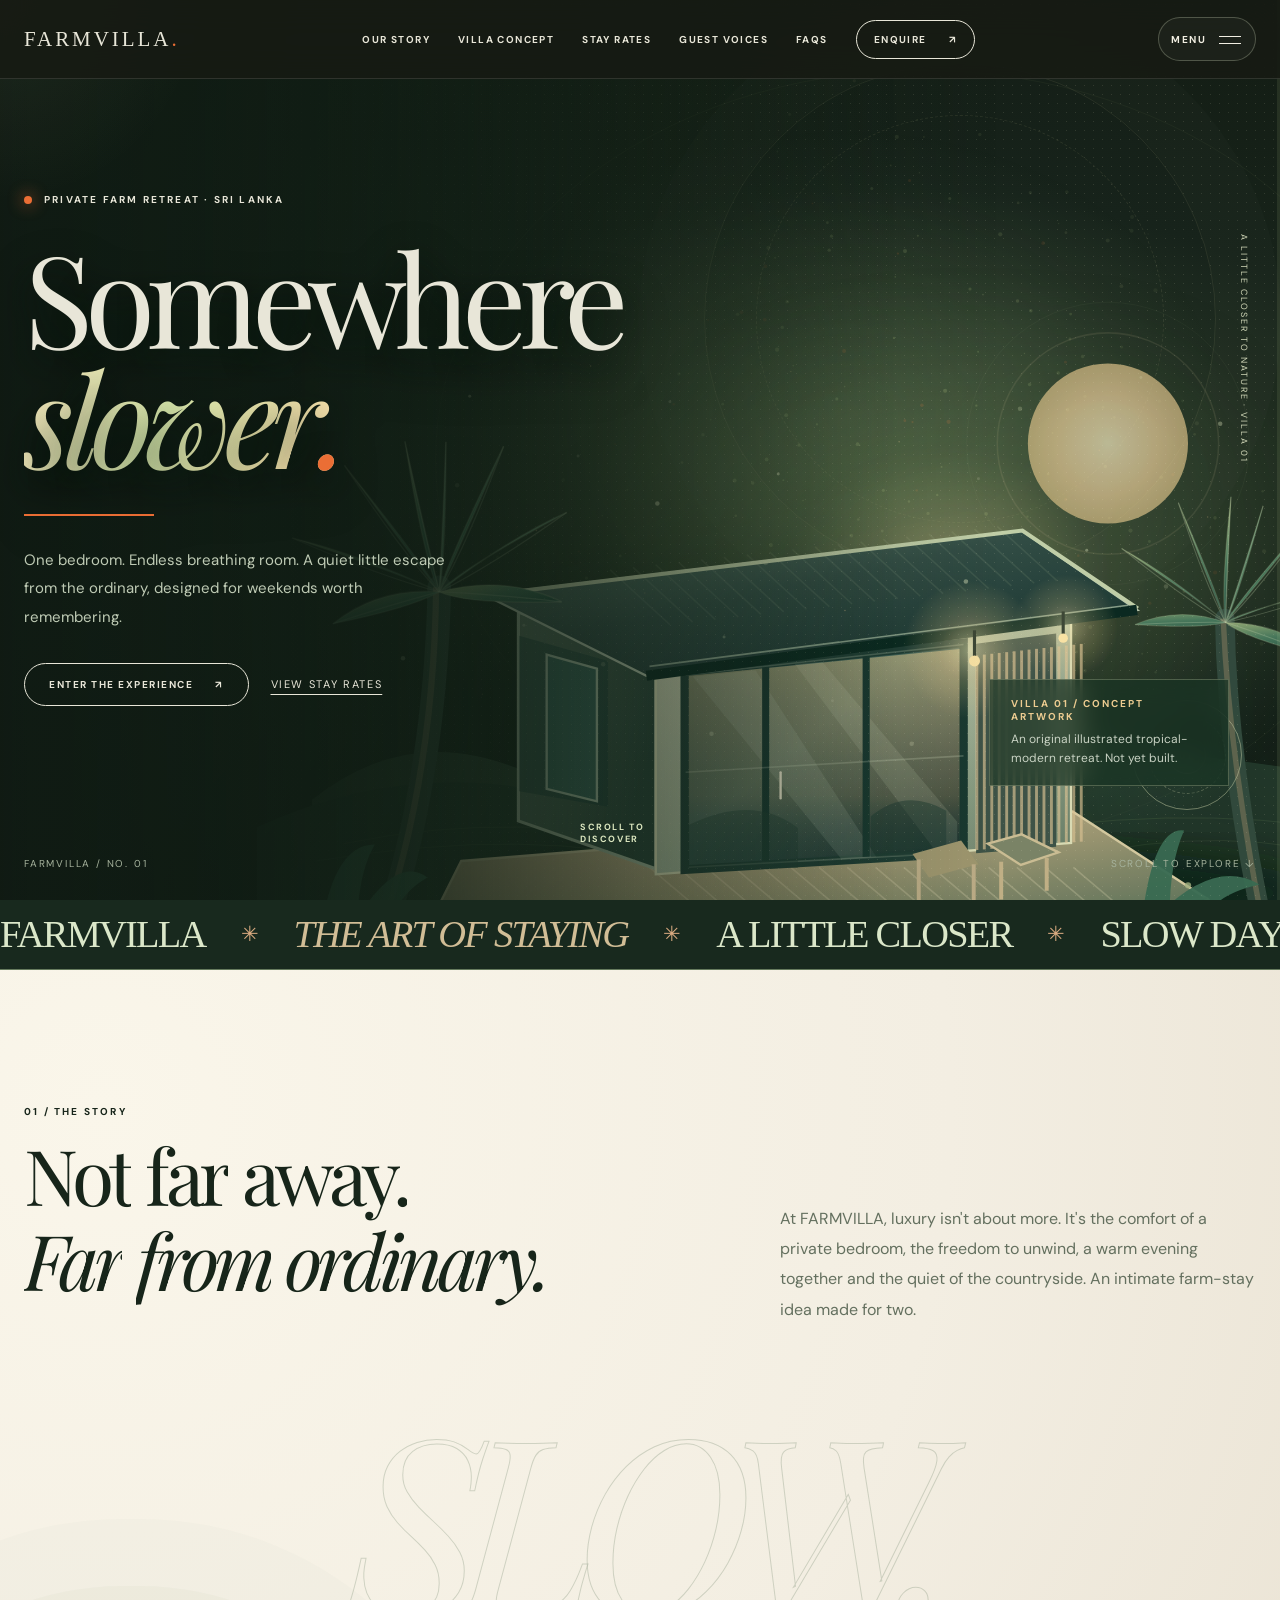
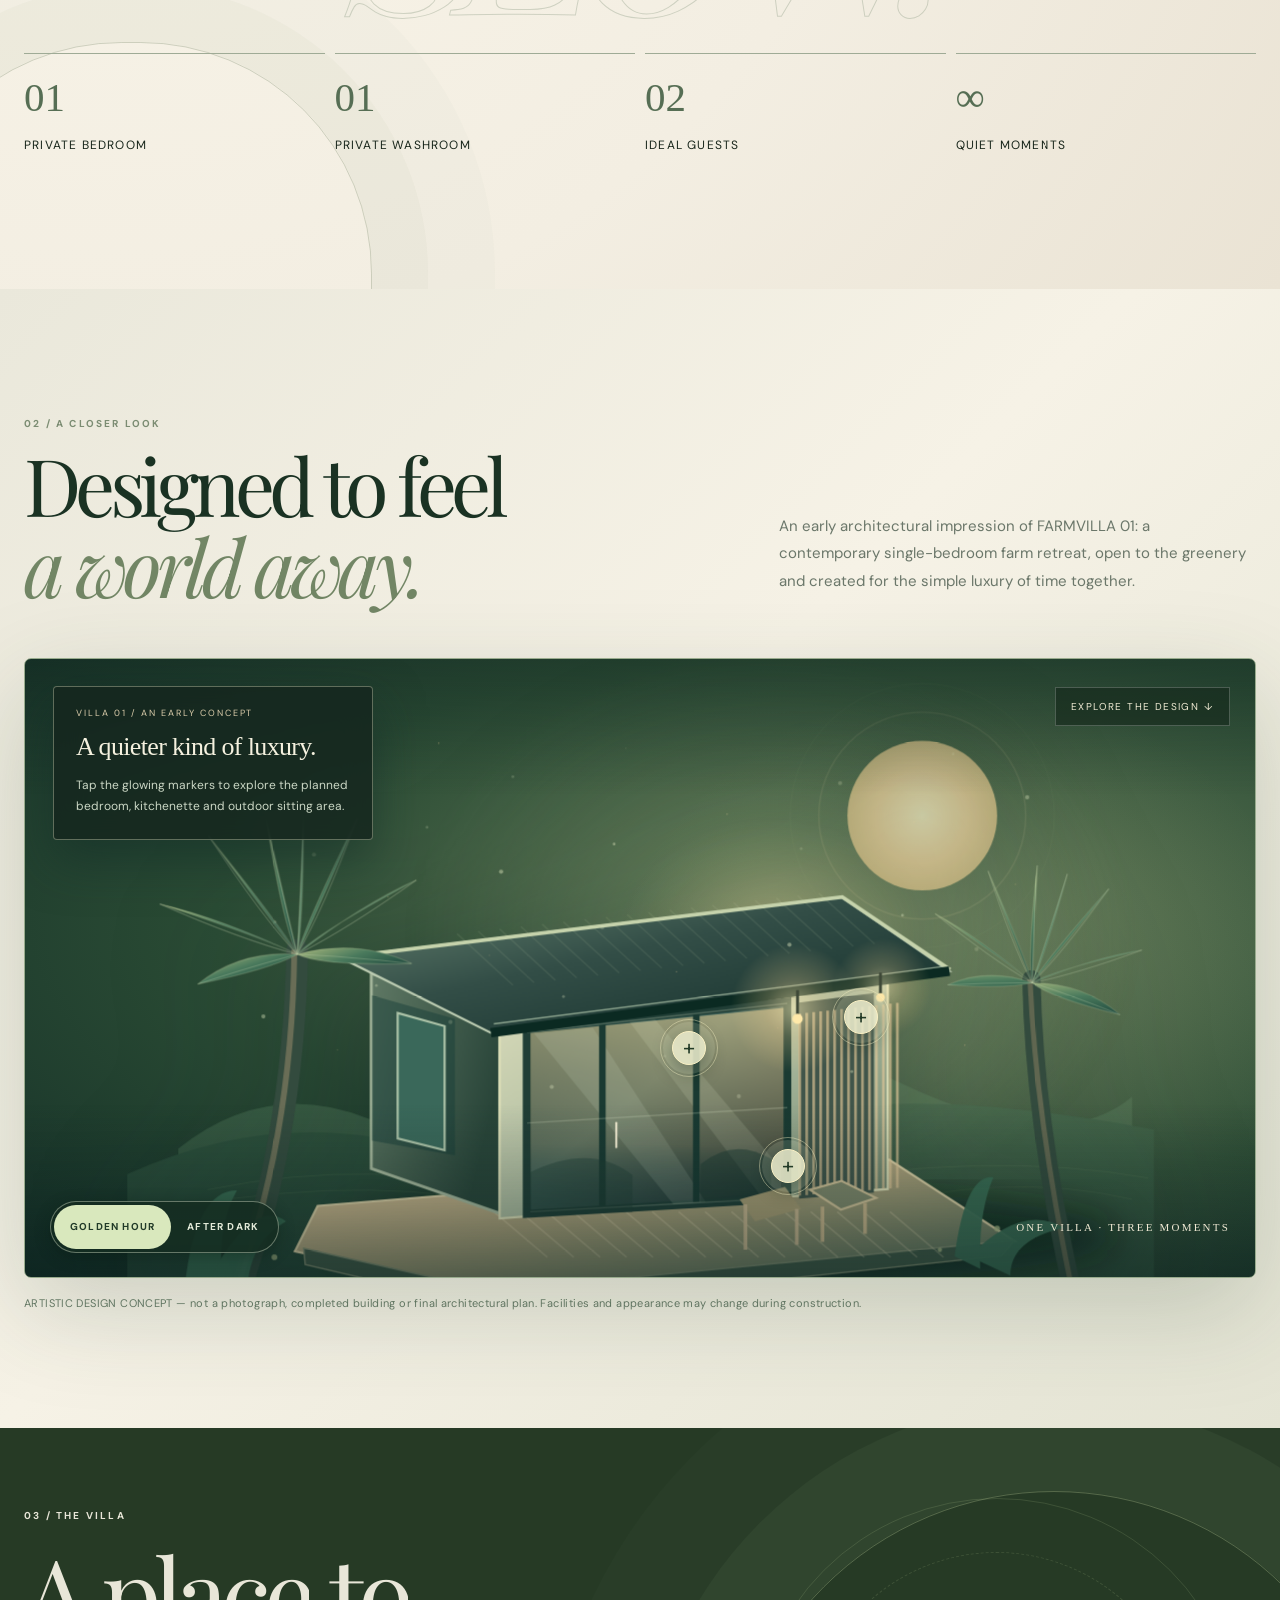
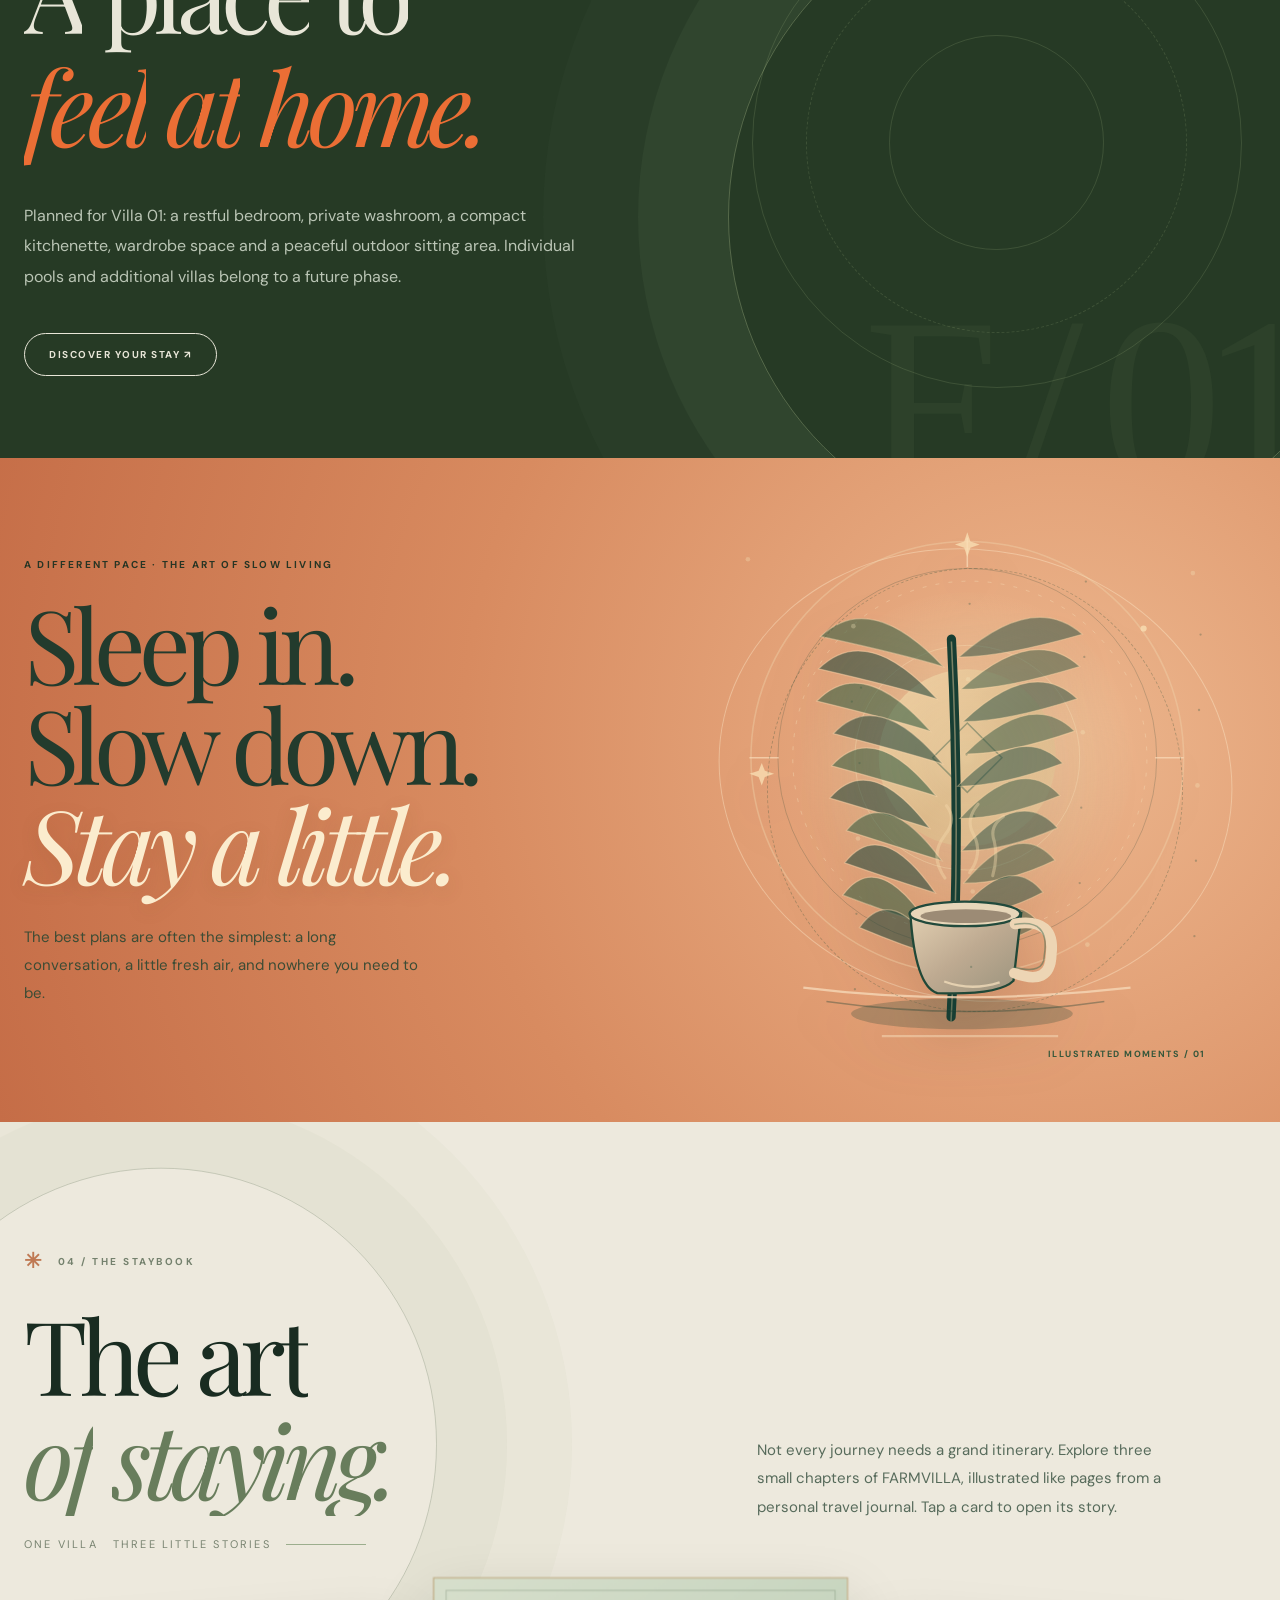
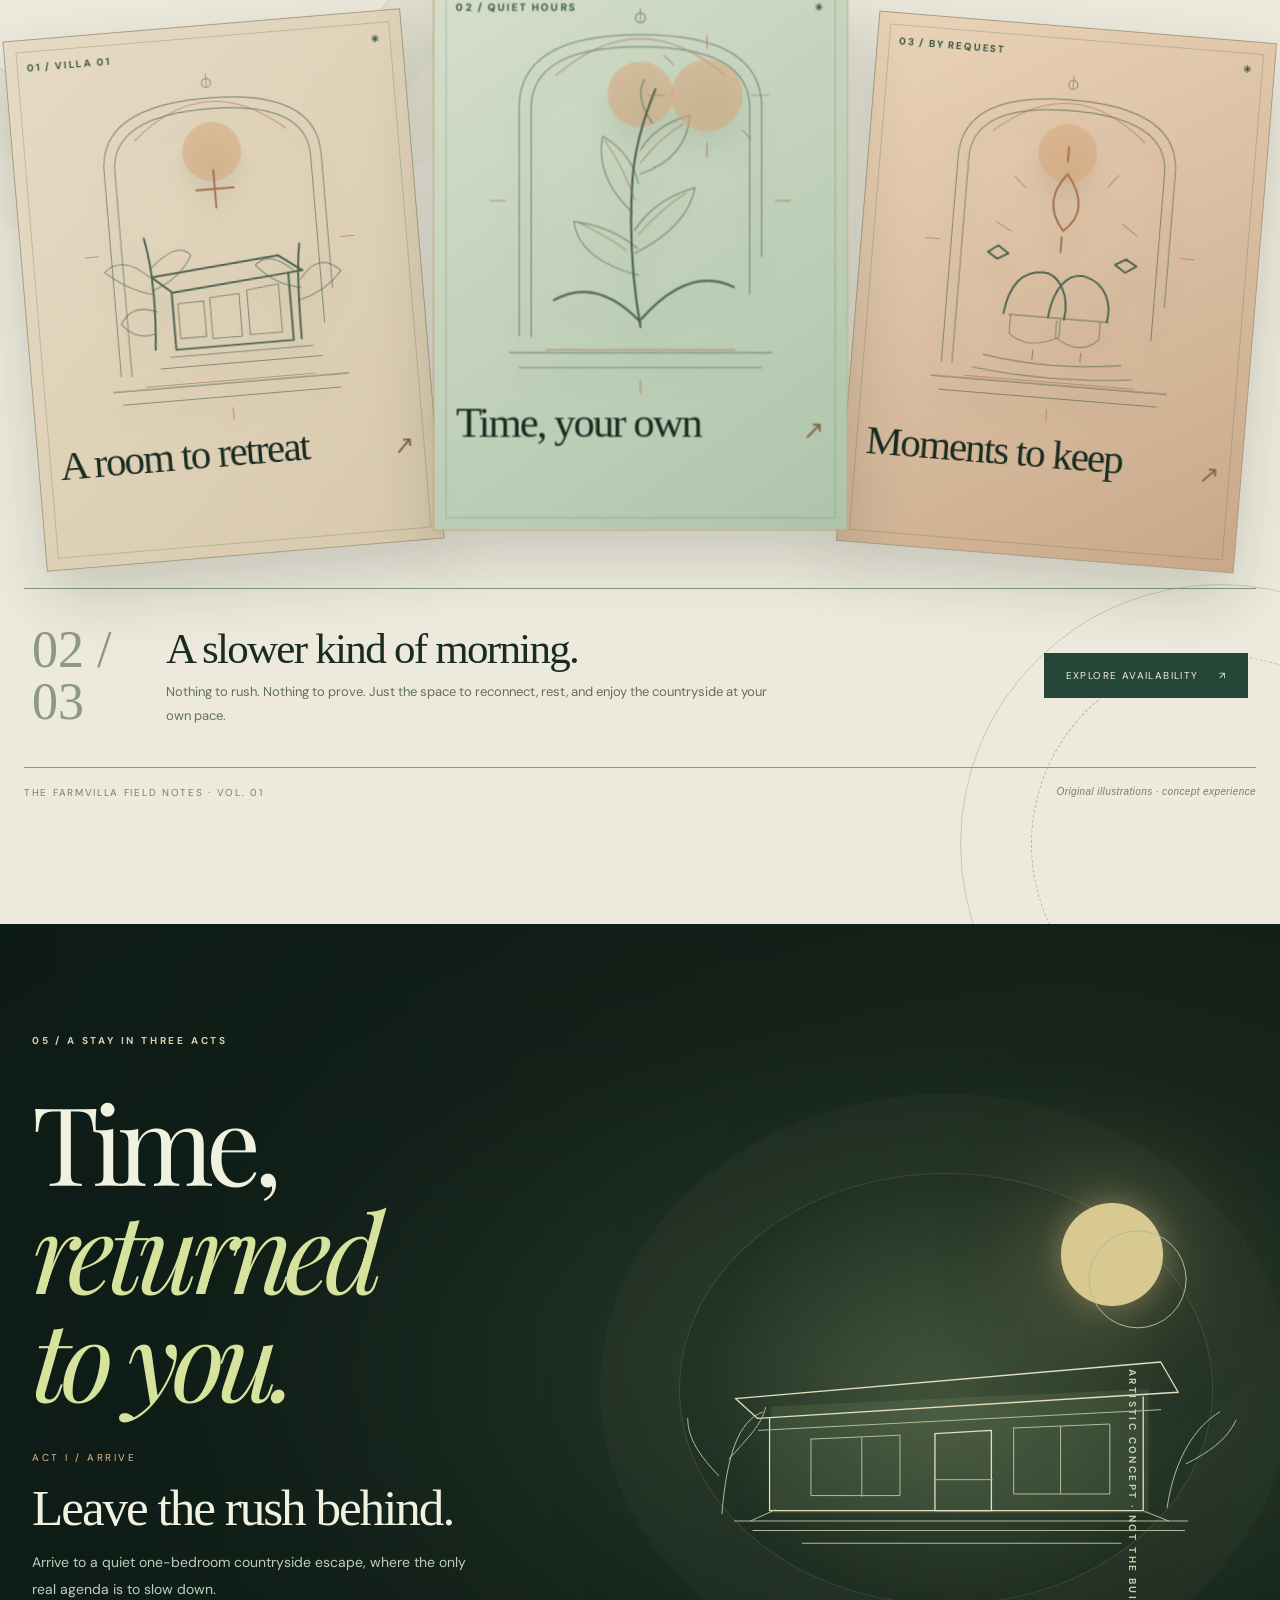
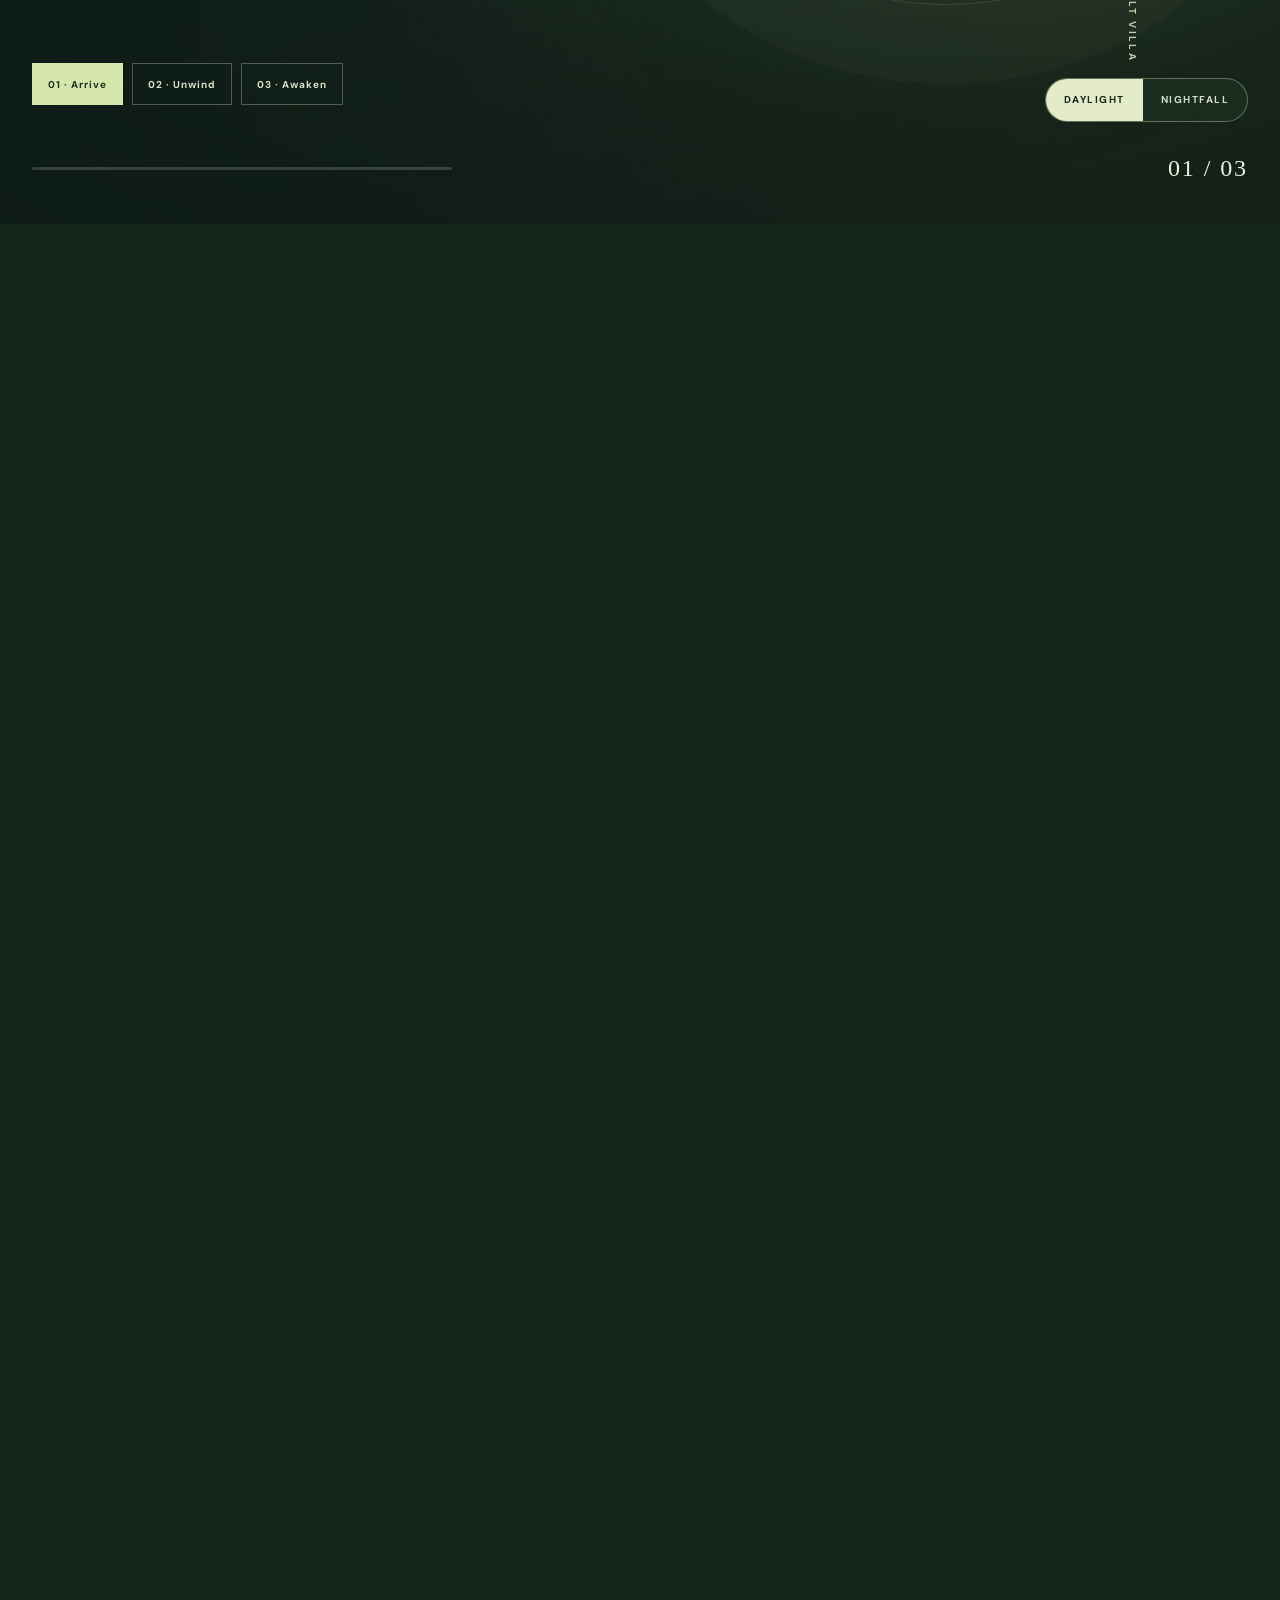
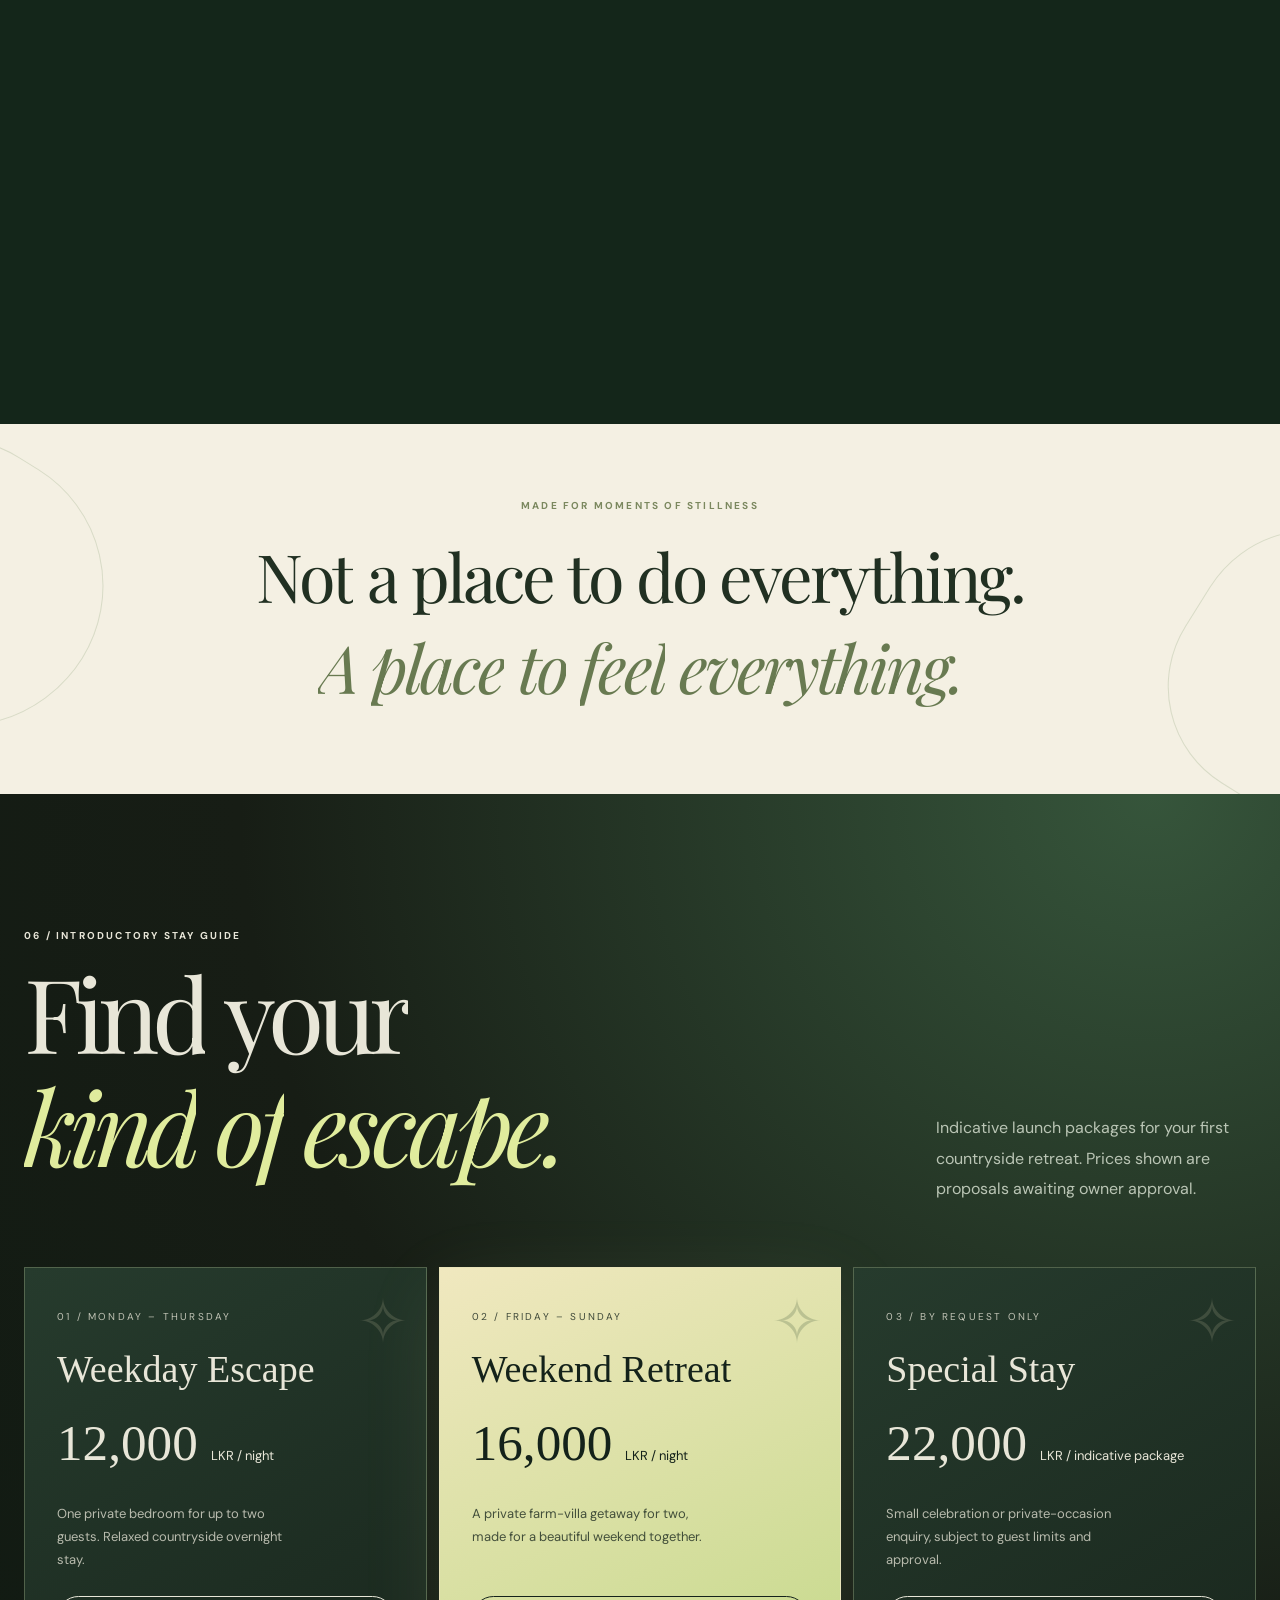
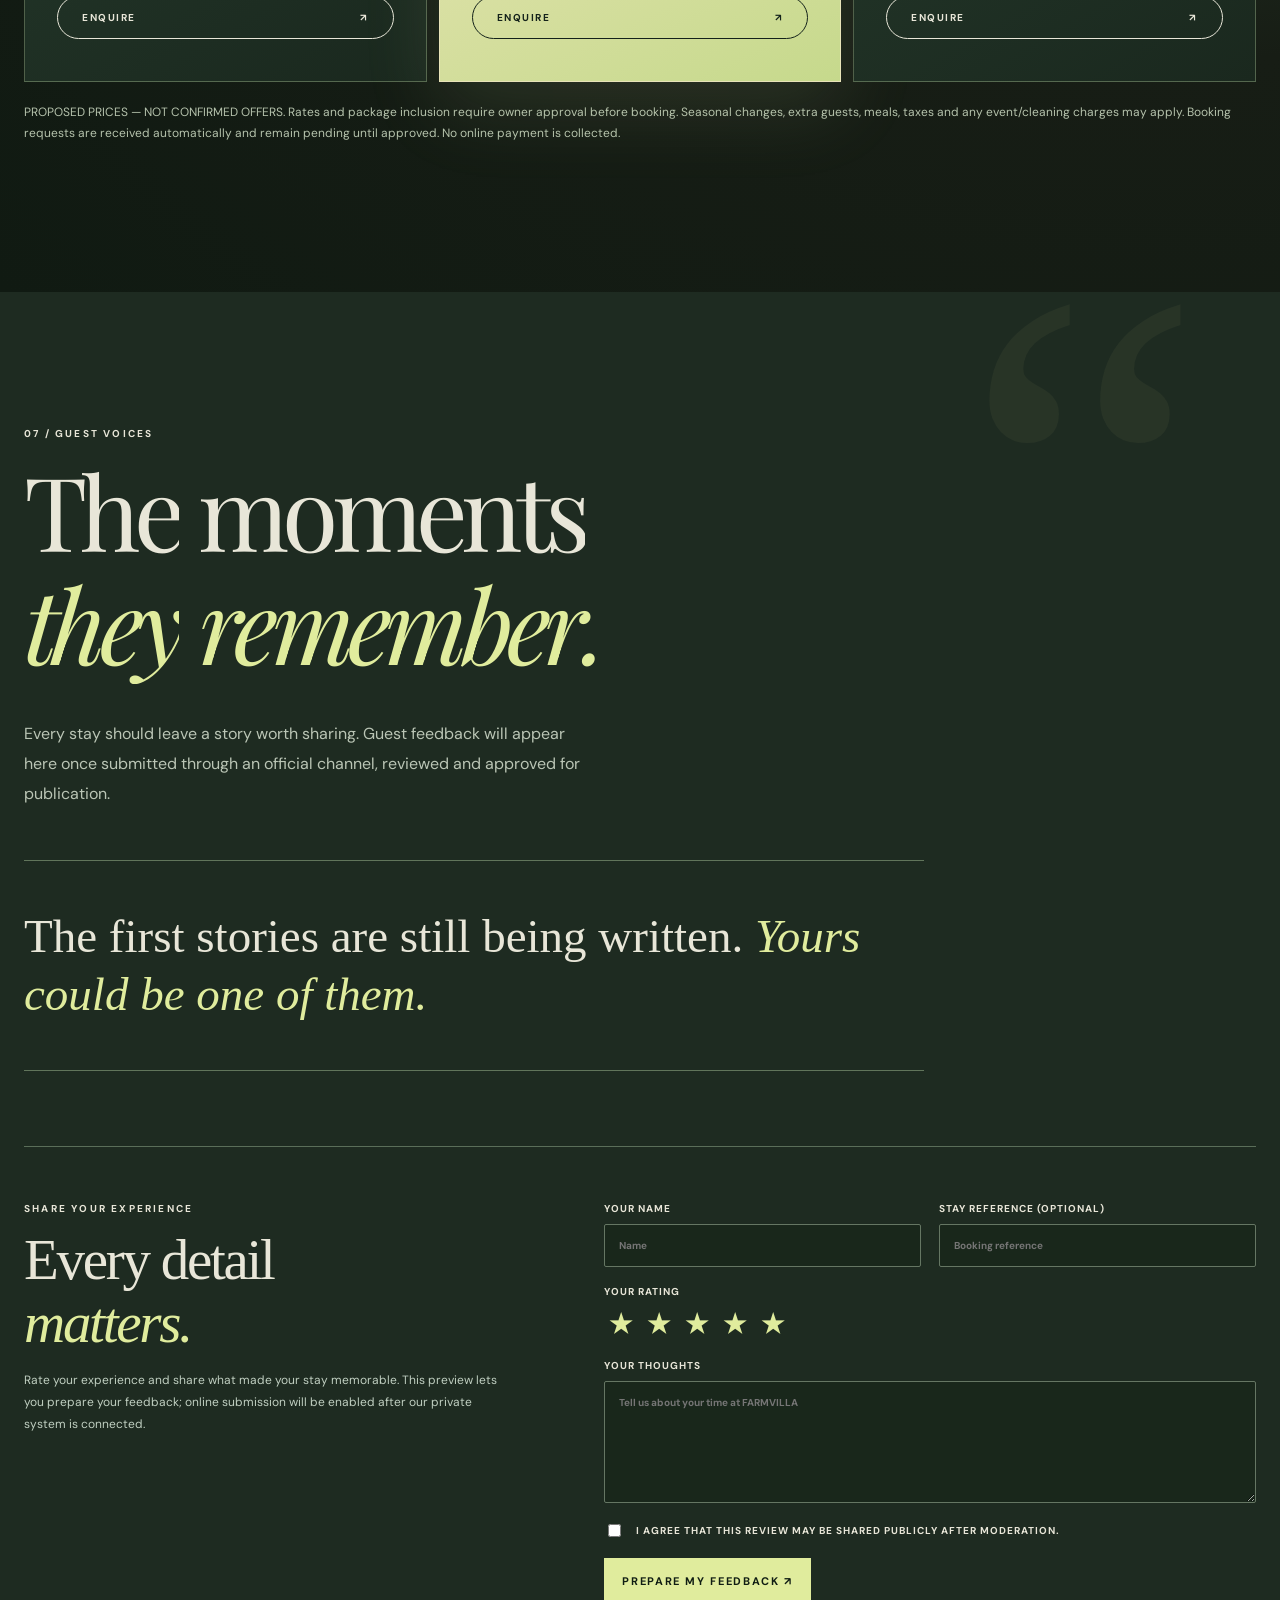
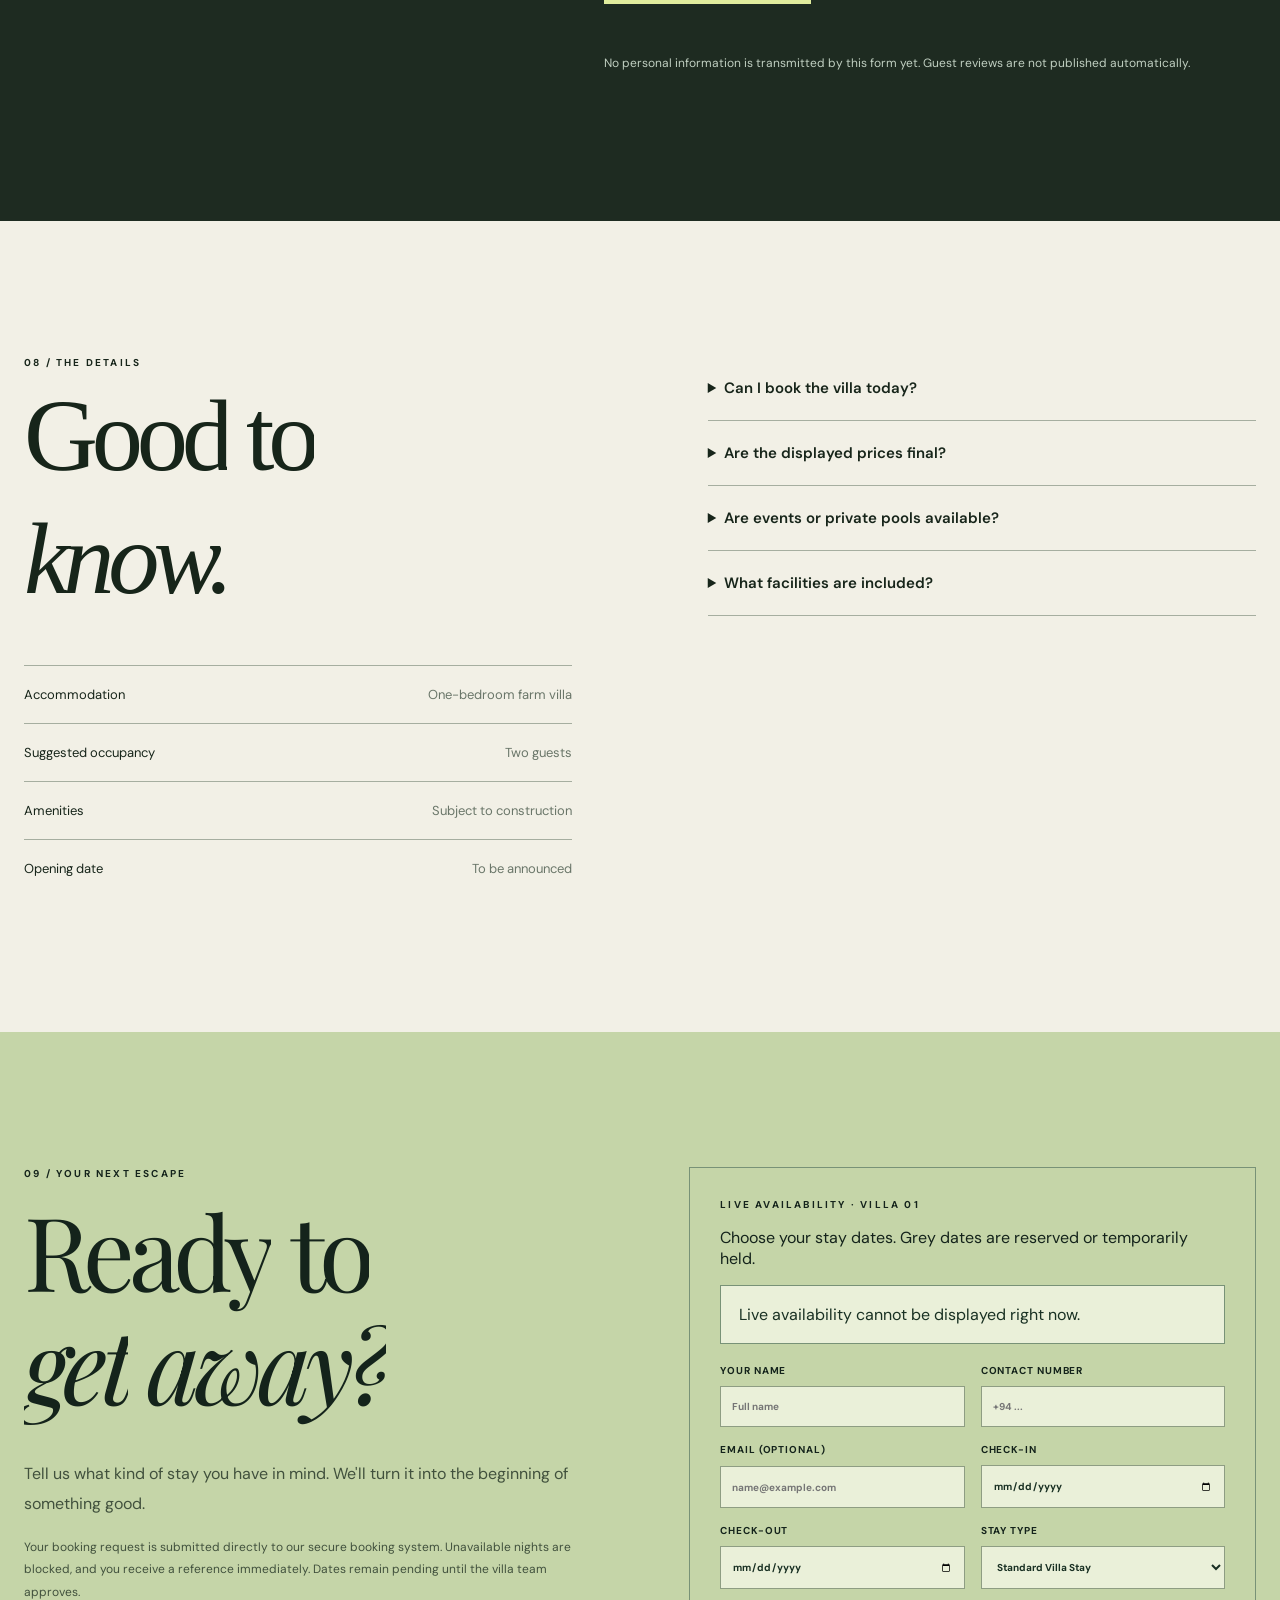
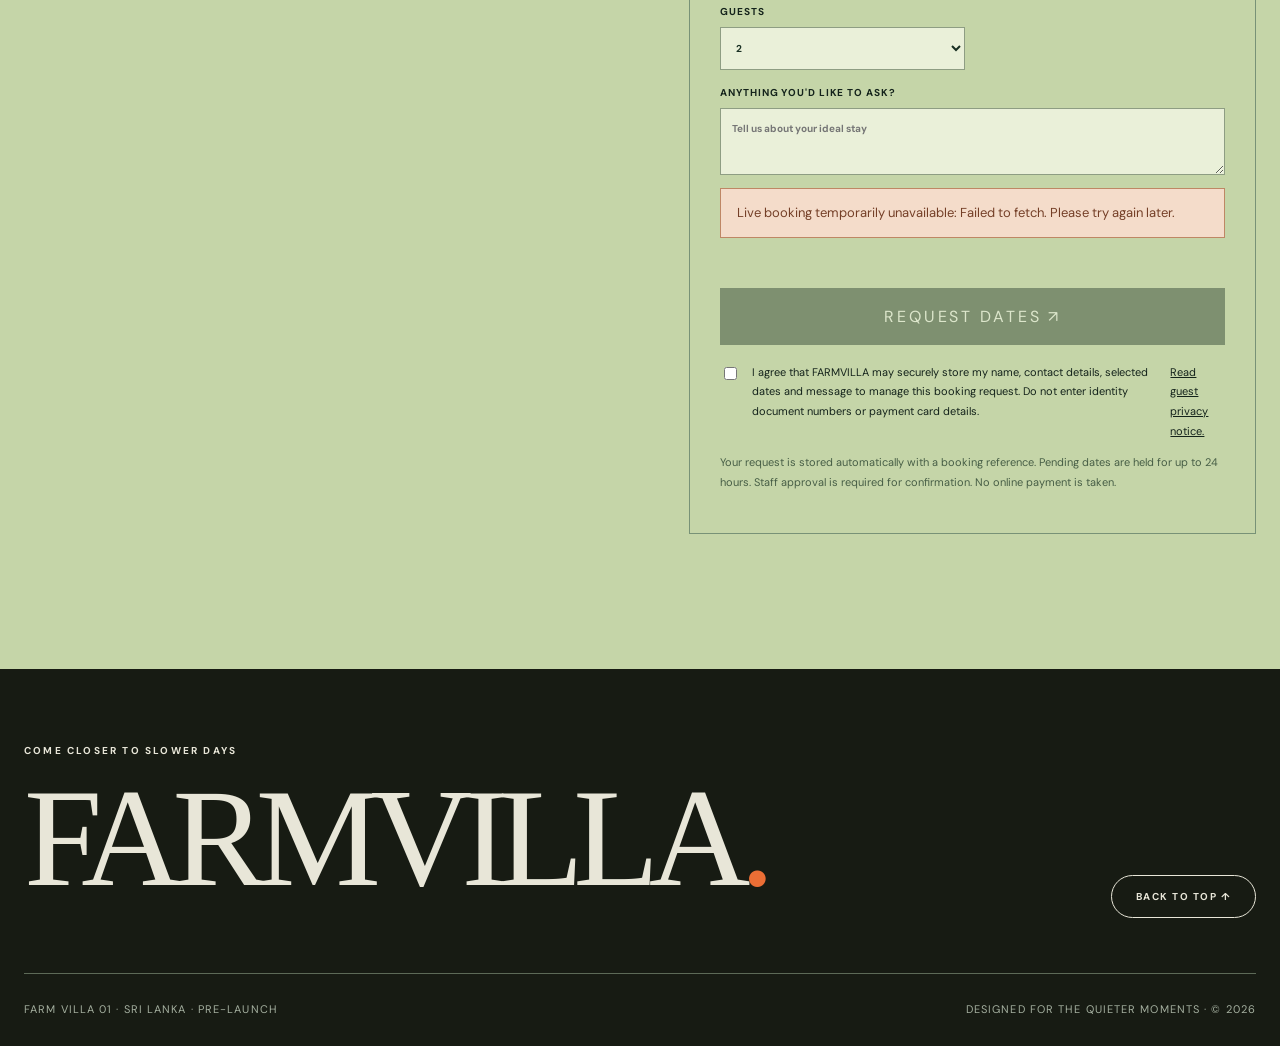
==== commit 2cc2b661: "Restore V8 luxury editorial FARMVILLA and enrich it with detailed villa and botanical artwork" ====
--- a/index.html
+++ b/index.html
@@ -1,156 +1,119 @@
 <!doctype html>
-<html lang="en"><head>
-<meta charset="utf-8">
-<meta name="viewport" content="width=device-width,initial-scale=1">
-<meta name="theme-color" content="#21393a">
-<meta name="description" content="FARMVILLA 01. A private one-bedroom farm retreat in Sri Lanka. Discover a slower kind of escape, view indicative rates and submit a booking request.">
-<meta property="og:type" content="website"><meta property="og:title" content="FARMVILLA — Once upon a quieter weekend"><meta property="og:description" content="An illustrated countryside retreat, made for the moments that linger.">
-<title>FARMVILLA 01 | Once upon a quieter weekend</title>
-<link rel="preconnect" href="https://fonts.googleapis.com">
-<link rel="preconnect" href="https://fonts.gstatic.com" crossorigin>
-<link href="https://fonts.googleapis.com/css2?family=Cormorant+Garamond:ital,wght@0,400;0,500;0,600;1,400;1,500;1,600&family=DM+Sans:wght@400;500;600;700&display=swap" rel="stylesheet">
-<link rel="preload" href="./storybook-v9-landscape.svg" as="image" type="image/svg+xml">
-<link rel="stylesheet" href="./storybook-v9.css?v=1">
-</head><body>
-<div id="progress" aria-hidden="true"></div>
-<header class="sitehead">
- <div class="wrap">
-  <a href="#home" class="brand" aria-label="FARMVILLA home">FARMVILLA<i>.</i></a>
-  <nav class="topnav" aria-label="Primary navigation">
-   <a href="#prologue">Our story</a><a href="#chapters">The storybook</a><a href="#rates">Stay rates</a><a href="#feedback">Guestbook</a><a href="#enquire" class="pill">Book your stay ↗</a>
-  </nav>
-  <button id="menu-btn" type="button" class="mobile-menu" aria-expanded="false" aria-controls="mobile-panel">Menu</button>
+<html lang="en"><head><meta charset="utf-8"><meta name="viewport" content="width=device-width,initial-scale=1"><meta name="theme-color" content="#161a12"><meta name="description" content="FARMVILLA 01 — A private one-bedroom farm escape in Sri Lanka. Discover our introductory proposed stay rates."><title>FARMVILLA 01 — Somewhere slower.</title><link rel="preconnect" href="https://fonts.googleapis.com"><link rel="preconnect" href="https://fonts.gstatic.com" crossorigin><link href="https://fonts.googleapis.com/css2?family=DM+Sans:wght@400;500;600;700&family=Playfair+Display:ital,wght@0,400;1,400&display=swap" rel="stylesheet"><style>
+:root{--night:#171b13;--forest:#263a25;--stone:#e8e6d8;--sage:#b1bd9f;--acid:#e0ec9d;--orange:#eb6e35;--ink:#17251a;--cream:#f2f0e6}*{box-sizing:border-box}html{scroll-behavior:smooth}body{margin:0;background:var(--night);color:var(--stone);font-family:"DM Sans",sans-serif;overflow-x:hidden}a{color:inherit;text-decoration:none}button,input,select,textarea{font:inherit}button{cursor:pointer}a:focus-visible,button:focus-visible,input:focus-visible,select:focus-visible,textarea:focus-visible{outline:2px solid var(--acid);outline-offset:4px}.wrap{width:min(1300px,calc(100% - 48px));margin-inline:auto}.caps{font-size:10px;font-weight:700;letter-spacing:.22em;text-transform:uppercase}.serif{font:400 clamp(53px,8vw,126px)/1.01 "Playfair Display",Georgia,serif;letter-spacing:-.065em}.accent{color:var(--orange)}.pill{border:1px solid currentColor;border-radius:100px;padding:14px 24px;display:inline-flex;align-items:center;gap:22px;font-size:10px;letter-spacing:.15em;text-transform:uppercase;font-weight:700;transition:background .3s,color .3s,transform .3s}.pill:hover{background:var(--orange);color:#161a12;border-color:var(--orange);transform:translateY(-3px)}header{position:fixed;z-index:40;inset:0 0 auto;background:#171b13d9;backdrop-filter:blur(18px);border-bottom:1px solid #ffffff1c}header .wrap{min-height:78px;display:flex;justify-content:space-between;align-items:center;gap:24px}.brand{font-family:Georgia,serif;font-size:21px;letter-spacing:.14em}.brand b{color:var(--orange);font-weight:400}.nav{display:flex;gap:28px;align-items:center}.nav a{font-size:10px;text-transform:uppercase;letter-spacing:.14em;font-weight:700}.nav a:hover{color:var(--orange)}.nav .pill{padding:12px 17px}.hero{height:100svh;min-height:720px;display:flex;align-items:center;position:relative;overflow:hidden;isolation:isolate}#particles{position:absolute;inset:0;width:100%;height:100%;z-index:-1;opacity:.95}.hero:after{content:"";position:absolute;z-index:-1;inset:0;background:radial-gradient(circle at 69% 48%,transparent 0%,#171b1390 52%,#171b13 100%)}.hero .inner{position:relative;z-index:1}.hero h1{max-width:930px;margin:30px 0;font-size:clamp(64px,10vw,160px)}.hero h1 em{font-weight:400;color:var(--acid)}.hero p{max-width:440px;color:#bfcbb5;font-size:15px;line-height:1.9;margin-bottom:32px}.hero .eyebrow{display:flex;align-items:center;gap:12px}.dot{width:8px;height:8px;background:var(--orange);border-radius:50%;box-shadow:0 0 16px var(--orange)}.bottomline{position:absolute;left:0;right:0;bottom:30px;display:flex;justify-content:space-between;font-size:10px;text-transform:uppercase;letter-spacing:.18em;color:#a6b39d}.ticker{overflow:hidden;border-block:1px solid #53614d;background:#283729;padding:17px 0;color:var(--acid)}.ticker div{display:flex;gap:65px;min-width:max-content;animation:marquee 28s linear infinite}.ticker span{font-size:12px;letter-spacing:.22em;text-transform:uppercase}.section{padding:135px 0}.section-title{max-width:1000px;margin:18px 0 35px}.lead{line-height:1.9;color:#bac5b5;font-size:16px;max-width:570px}.light{background:var(--cream);color:var(--ink)}.light .lead{color:#64705f}.intro{display:grid;grid-template-columns:1.15fr .85fr;gap:9%;align-items:end}.intro .serif{font-size:clamp(51px,6vw,95px)}.outlineText{font:400 clamp(85px,19vw,320px)/.85 "Playfair Display",serif;color:transparent;-webkit-text-stroke:1px #8c9b8485;text-align:center;margin:70px -40px -20px;letter-spacing:-.11em;white-space:nowrap}.features{display:grid;grid-template-columns:repeat(4,1fr);gap:10px;margin-top:55px}.feature{border-top:1px solid #aaa995;padding-top:19px}.feature strong{display:block;font:400 35px Georgia,serif;margin-bottom:12px}.feature span{font-size:12px;letter-spacing:.1em;text-transform:uppercase}.chapter{position:relative;min-height:630px;background:var(--forest);display:flex;align-items:center;overflow:hidden}.chapter:before{content:"";position:absolute;width:650px;height:650px;right:-100px;top:10%;border:1px solid #c7d8a34b;border-radius:50%;box-shadow:0 0 0 90px #8ca48612,0 0 0 185px #8ca48608;animation:float 11s ease-in-out infinite}.chapter h2{max-width:860px;position:relative}.chapter p{position:relative}.orange{background:var(--orange);color:#172119}.orange .lead{color:#3d2a1b}.orange .caps{color:#273524}.rateshead{display:flex;justify-content:space-between;gap:25px;align-items:end;margin-bottom:46px}.rates{display:grid;grid-template-columns:repeat(3,minmax(0,1fr));gap:12px}.rate{border:1px solid #384a38;padding:42px 32px;background:#1d281e;position:relative;min-height:415px;display:flex;flex-direction:column;transition:transform .4s,background .4s}.rate:hover{transform:translateY(-9px);background:#2b3d2b}.rate.focus{background:#d7e39d;color:#14221a;border-color:#d7e39d}.rate.focus:hover{background:#e5f0ae}.rate .smallcaps{font-size:10px;letter-spacing:.22em;text-transform:uppercase;opacity:.8}.rate h3{font:400 34px Georgia,serif;margin:24px 0 5px}.rate .price{font:400 clamp(36px,4vw,58px) Georgia,serif;margin:17px 0}.rate .price small{font:400 13px "DM Sans",sans-serif}.rate p{font-size:13px;line-height:1.8;opacity:.76;max-width:245px}.rate .pill{margin-top:auto;justify-content:space-between}.ratesnote{font-size:12px;color:#b5c2ac;line-height:1.8;margin-top:20px}.details{display:grid;grid-template-columns:1fr 1fr;gap:11%}.listrow{border-top:1px solid #a6aea0;display:flex;justify-content:space-between;gap:15px;padding:20px 0;font-size:13px}.listrow span{color:#6a7669}.bigquestion{font:400 clamp(58px,8vw,110px)/1.02 Georgia,serif;letter-spacing:-.06em;margin:15px 0 35px}.faq{border-bottom:1px solid #a6aea0}.faq summary{padding:22px 0;cursor:pointer;font-size:15px;font-weight:600}.faq p{font-size:13px;line-height:1.8;color:#6c786b}.booking{background:#c5d5a8;color:#14231b}.bookinglayout{display:grid;grid-template-columns:1fr 1fr;gap:8%;align-items:start}.booking .lead{color:#41513d}.form{border:1px solid #789277;padding:30px}.fields{display:grid;grid-template-columns:1fr 1fr;gap:16px}.fields label{display:grid;gap:9px;font-size:10px;font-weight:700;letter-spacing:.09em;text-transform:uppercase}.fields .full{grid-column:1/-1}.fields input,.fields select,.fields textarea{padding:13px 11px;background:#eaf0d9;border:1px solid #8e9d83;color:#182f22;border-radius:0;width:100%;min-width:0}.form button{background:#16281d;color:white;border:0;padding:18px 24px;width:100%;letter-spacing:.18em;text-transform:uppercase;margin-top:18px}.form button:hover{background:#eb6e35;color:#151f15}.form .note{font-size:11px;color:#475e46;line-height:1.8}.result{padding:14px;background:#eaf0d9;white-space:pre-wrap;word-break:break-word;margin-top:15px;font-size:12px;line-height:1.7}footer{background:var(--night);padding:75px 0 30px}footer .toprow{display:flex;justify-content:space-between;align-items:end;gap:30px;border-bottom:1px solid #5d6a57;padding-bottom:55px}.footbrand{font:400 clamp(55px,11vw,172px) Georgia,serif;letter-spacing:-.075em}.footerline{display:flex;justify-content:space-between;gap:20px;font-size:11px;letter-spacing:.1em;text-transform:uppercase;margin-top:28px;color:#a4af9f}.reveal{opacity:0;transform:translateY(36px);transition:opacity .85s ease,transform .85s cubic-bezier(.2,.7,.2,1)}.reveal.in{opacity:1;transform:none}@keyframes marquee{to{transform:translateX(-50%)}}@keyframes float{50%{transform:translate(-20px,30px) rotate(8deg)}}@media(max-width:900px){.section{padding:95px 0}.intro,.bookinglayout,.details{grid-template-columns:1fr;gap:35px}.rates{grid-template-columns:1fr 1fr}.features{grid-template-columns:1fr 1fr}.rate{min-height:350px}.nav a:not(.pill){display:none}}@media(max-width:600px){.wrap{width:calc(100% - 36px)}header .wrap{min-height:67px}.brand{font-size:17px}.hero{min-height:650px}.hero h1{font-size:clamp(54px,15vw,85px)}.hero p{font-size:13px}.bottomline{font-size:8px}.rates,.features,.fields{grid-template-columns:1fr}.rateshead{display:block}.rate{min-height:310px;padding:28px}.fields .full{grid-column:auto}.form{padding:19px}.footerline,.toprow{display:block}.footbrand{font-size:58px}.outlineText{font-size:110px}.section{padding:75px 0}.chapter{min-height:520px}}@media(prefers-reduced-motion:reduce){*,*:before,*:after{animation:none!important;transition:none!important;scroll-behavior:auto!important}.reveal{opacity:1;transform:none}} 
+
+/* FARMVILLA editorial motion system */
+:root{--brass:#d4bf86;--velvet:#11190f}
+#readProgress{position:fixed;top:0;left:0;height:3px;width:0;z-index:100;background:linear-gradient(90deg,var(--orange),var(--acid),var(--brass));pointer-events:none;box-shadow:0 0 13px #e0ec9d55}
+.glow{pointer-events:none;position:fixed;z-index:4;width:420px;height:420px;border-radius:50%;transform:translate(-50%,-50%);background:radial-gradient(circle,#d2db8d12 0%,#d2db8d00 68%);mix-blend-mode:screen;will-change:left,top}
+.hero h1{filter:drop-shadow(0 12px 20px #050d0666)}
+.hero h1 .movingword{display:inline-block;animation:softBreath 5s ease-in-out infinite}
+.hero .inner{animation:softAppear 1.35s both}
+.chapter:after{content:"F / 01";font:400 clamp(90px,19vw,280px) Georgia,serif;letter-spacing:-.09em;position:absolute;right:-20px;bottom:-85px;color:#c6d99b0c;pointer-events:none}
+.orbital{height:min(50vw,490px);width:min(50vw,490px);position:absolute;right:3vw;top:50%;transform:translateY(-50%);border:1px solid #c7d89b25;border-radius:50%;animation:orbit 22s linear infinite;pointer-events:none}
+.orbital:before,.orbital:after{content:"";position:absolute;inset:11%;border:1px dashed #c7d89b25;border-radius:50%}.orbital:after{inset:28%;border-style:solid}
+.line-reveal{overflow:hidden}
+.line-reveal>.line-inner{display:inline-block;transform:translateY(115%);transition:transform 1.25s cubic-bezier(.2,.8,.15,1)}.line-reveal.in>.line-inner{transform:translateY(0)}
+.magpanel{position:relative;overflow:hidden;transform-style:preserve-3d;transition:transform .22s ease,box-shadow .3s ease}.magpanel:after{content:"";position:absolute;inset:0;pointer-events:none;background:radial-gradient(circle at var(--mx,50%) var(--my,50%),#ffffff1c,transparent 47%);opacity:0;transition:opacity .35s}.magpanel:hover:after{opacity:1}
+.testimonials{background:#1e2b21;color:var(--stone);position:relative;overflow:hidden}
+.testimonials:before{content:"“";position:absolute;right:6%;top:-80px;font:400 540px/1 Georgia,serif;color:#dce89c0c;pointer-events:none}
+.reviewGrid{display:grid;grid-template-columns:repeat(3,1fr);gap:14px;margin:50px 0}
+.reviewCard{padding:38px 30px;background:#273b2c;border:1px solid #6c816546;border-radius:3px;min-height:235px;position:relative}
+.reviewCard .stars{color:var(--acid);letter-spacing:.12em;font-size:16px}
+.reviewCard blockquote{font:400 24px/1.45 Georgia,serif;margin:20px 0}
+.reviewCard .name{font-size:11px;letter-spacing:.16em;text-transform:uppercase;color:#cad4c5}
+.reviewEmpty{grid-column:1/-1;border-block:1px solid #61755b;padding:46px 0;font:400 clamp(25px,4vw,47px)/1.25 Georgia,serif;max-width:900px}
+.reviewForm{display:grid;grid-template-columns:.85fr 1.15fr;gap:8%;align-items:start;margin-top:75px;border-top:1px solid #5a6e59;padding-top:55px}
+.reviewForm h3{font:400 clamp(33px,4.5vw,57px)/1.1 Georgia,serif;letter-spacing:-.04em;margin:14px 0}
+.reviewForm p{color:#c0cfc1;font-size:12px;line-height:1.85}
+.reviewForm form{display:grid;grid-template-columns:1fr 1fr;gap:18px}
+.reviewForm label{display:grid;gap:9px;font-size:10px;letter-spacing:.1em;text-transform:uppercase;font-weight:700}
+.reviewForm input,.reviewForm textarea,.reviewForm select{width:100%;background:#19271b;border:1px solid #657663;color:#e8ede0;padding:14px;border-radius:2px}
+.reviewForm textarea{min-height:122px;resize:vertical}
+.reviewForm .full{grid-column:1/-1}
+.reviewForm button{color:#101d13;border:0;background:var(--acid);padding:16px 18px;text-transform:uppercase;letter-spacing:.15em;font-size:11px;font-weight:700}
+.reviewForm button:hover{background:var(--orange)}
+.reviewForm .ratingButtons{display:flex;gap:5px}
+.reviewForm .ratingButtons button{font-size:26px;letter-spacing:0;background:transparent;color:#7e927c;padding:0 5px;border-radius:0}
+.reviewForm .ratingButtons button.active{color:var(--acid)}
+.reviewForm .ratingButtons button:hover{color:var(--orange)}
+.mutedNote{font-size:11px;line-height:1.9;color:#c7d2be}
+@keyframes softBreath{50%{transform:translateY(-7px);filter:brightness(1.13)}}@keyframes softAppear{from{opacity:0;transform:translateY(38px)}to{opacity:1;transform:translateY(0)}}@keyframes orbit{to{transform:translateY(-50%) rotate(360deg)}}
+@media(max-width:900px){.reviewGrid{grid-template-columns:1fr 1fr}.reviewForm{grid-template-columns:1fr}.orbital{opacity:.45}}
+@media(max-width:600px){.reviewGrid,.reviewForm form{grid-template-columns:1fr}.reviewForm .full{grid-column:auto}.glow{display:none}.reviewCard{min-height:auto}.orbital{width:70vw;height:70vw;right:-18vw;opacity:.35}}
+@media(prefers-reduced-motion:reduce){.orbital,.hero h1 .movingword,.hero .inner{animation:none!important}.line-reveal>.line-inner{transform:none!important}.magpanel{transform:none!important}}
+
+/* V4 luxury editorial motion — no photography */
+:root{--champagne:#d4ba85}
+#opening{position:fixed;inset:0;z-index:90;background:#101810;color:#f4f0df;display:grid;place-items:center;pointer-events:none;transition:opacity .9s ease,visibility .9s}
+#opening.dismiss{opacity:0;visibility:hidden}.openingContent{text-align:center}.openingContent .mark{font:400 clamp(44px,7vw,90px) Georgia,serif;letter-spacing:-.075em}.openingContent .mark b{font-weight:400;color:var(--orange)}.openingContent .micro{font-size:10px;letter-spacing:.3em;text-transform:uppercase;color:var(--champagne);margin-top:18px}.openingTrack{height:1px;background:#ffffff30;width:230px;margin:26px auto;overflow:hidden}.openingTrack:after{content:"";display:block;height:100%;background:var(--acid);animation:drawTrack 1.1s ease both}@keyframes drawTrack{from{transform:translateX(-100%)}to{transform:translateX(0)}}
+.hero{background:radial-gradient(ellipse at 77% 50%,#354932,#171b13 65%)}.hero h1{line-height:.94}.hero h1 em{background:linear-gradient(105deg,#dae8a4,#fff5dc 45%,#b4c795);color:transparent;background-clip:text;-webkit-background-clip:text}.hero h1:after{content:"";display:block;height:2px;background:var(--orange);width:130px;margin-top:37px;animation:lineGrow 2s both}@keyframes lineGrow{from{width:0}}
+.sculpture{pointer-events:none;position:absolute;width:min(58vw,730px);height:min(58vw,730px);right:-7vw;top:50%;transform:translateY(-50%);z-index:-1;filter:drop-shadow(0 15px 55px #0810087a)}
+.sculpture .ring{position:absolute;inset:9%;border:1px solid #dde4b55c;border-radius:47% 53% 62% 38% / 54% 42% 58% 46%;animation:slowSpin 28s linear infinite}.sculpture .ring:nth-child(2){inset:23%;border-color:#d8bd8b6b;animation-direction:reverse;animation-duration:23s}.sculpture .ring:nth-child(3){inset:36%;border-color:#d5e49b88;animation-duration:19s}.sculpture .core{position:absolute;inset:41%;border-radius:50%;background:radial-gradient(circle at 30% 30%,#e8efb4,#759057 48%,#263e28 77%);box-shadow:0 0 100px #a1b8794d,inset -18px -17px 30px #0814099c;animation:corePulse 7s ease-in-out infinite}@keyframes slowSpin{to{transform:rotate(360deg)}}@keyframes corePulse{50%{scale:1.12}}
+.hero .sideNote{position:absolute;right:30px;top:26%;writing-mode:vertical-rl;letter-spacing:.22em;font-size:9px;text-transform:uppercase;color:#d1d7b8;z-index:2}
+.pill{position:relative;overflow:hidden;isolation:isolate}.pill:before{content:"";position:absolute;inset:0;background:var(--orange);z-index:-1;transform:translateY(102%);transition:transform .5s cubic-bezier(.18,.78,.15,1)}.pill:hover:before{transform:translateY(0)}.pill:hover{background:transparent}
+#experience{background:#e6dec9;color:#182719}.experienceHeader{display:grid;grid-template-columns:1.2fr .8fr;gap:10%;align-items:end}.experienceHeader p{font-size:15px;line-height:1.95;color:#626b5c}.experienceGrid{margin-top:55px;display:grid;grid-template-columns:repeat(3,1fr);gap:13px}.experienceTile{min-height:355px;padding:34px 29px;border:1px solid #b8b49b;background:linear-gradient(145deg,#f4eddf,#e6dcc6);display:flex;flex-direction:column;justify-content:space-between;transition:transform .6s ease}.experienceTile:nth-child(2){background:#26392a;color:#f4efdf;border-color:#26392a}.experienceTile:nth-child(3){background:#d7caab}.experienceTile .number{font-size:10px;letter-spacing:.2em}.experienceTile .symbol{align-self:center;font:400 125px Georgia,serif;color:#bcaf8e;transition:transform .9s cubic-bezier(.2,.8,.2,1)}.experienceTile:nth-child(2) .symbol{color:#a3b78a}.experienceTile:nth-child(3) .symbol{color:#a78e63}.experienceTile h3{font:400 31px Georgia,serif;margin:0 0 10px}.experienceTile p{font-size:12px;line-height:1.85;opacity:.72;margin:0}.experienceTile:hover{transform:translateY(-8px)}.experienceTile:hover .symbol{transform:rotate(-11deg) scale(1.13)}
+#rates{background:radial-gradient(ellipse at 100% 0%,#354a2e,#171b13 52%)}.rate.focus{box-shadow:0 19px 75px #d0da9c26}
+@media(max-width:850px){.sculpture{width:85vw;height:85vw;right:-24vw;opacity:.52}.experienceHeader{grid-template-columns:1fr}.experienceGrid{grid-template-columns:1fr 1fr}.experienceTile{min-height:290px}}@media(max-width:580px){.sculpture{width:95vw;height:95vw;right:-40vw;opacity:.4}.hero .sideNote{display:none}.experienceGrid{grid-template-columns:1fr}.experienceTile{min-height:255px}.experienceTile .symbol{font-size:88px}}@media(prefers-reduced-motion:reduce){#opening{display:none}.sculpture .ring,.sculpture .core{animation:none!important}.experienceTile:hover,.experienceTile:hover .symbol{transform:none!important}}
+
+/* Live reservation calendar */
+#fvCalendar{border:1px solid #789277;background:#eaf0d9;color:#193123;padding:18px;margin-bottom:20px;max-width:520px}.fv-calendar-top{display:flex;justify-content:space-between;align-items:center;gap:14px;margin-bottom:17px;font:400 23px Georgia,serif}.fv-calendar-top button{border:1px solid #7e9177;background:transparent;padding:9px 13px;min-width:43px}.fv-calendar-top button:disabled{opacity:.3;cursor:default}.fv-calendar-grid{display:grid;grid-template-columns:repeat(7,minmax(0,1fr));gap:5px}.fv-calendar-grid .fv-weekday{text-align:center;font-size:10px;padding:8px 0;color:#677861}.fv-day{min-height:38px;border:1px solid transparent;background:#d6e2c5;color:#253927;font-size:12px;padding:3px}.fv-day:hover:not(:disabled){border-color:#163026;background:#c6d992}.fv-day.fv-selected{background:#233e2b;color:#fff}.fv-day.fv-in-range{background:#b8cf9d}.fv-day.fv-unavailable,.fv-day:disabled{background:#d2d4cd;color:#8f978d;cursor:not-allowed;text-decoration:line-through}.fv-calendar-legend{font-size:11px;line-height:1.8;color:#536b4d;margin-top:12px}.fv-booking-status,.fv-price-quote{border:1px solid #809b75;padding:13px 16px;line-height:1.65;font-size:13px;background:#ecf3df;margin:13px 0}.fv-booking-status[data-state=error]{background:#f4dcca;border-color:#be8765;color:#743f27}.fv-booking-status[data-state=ok]{background:#d4ecc7;border-color:#6c9868;color:#214a2d}.fv-price-quote{background:transparent;border:0;padding:3px 0;font-weight:700}.booking form button:disabled{opacity:.4;cursor:not-allowed}.fv-receipt{background:#eaf0d9;border:1px solid #679569;padding:22px;margin-top:15px;color:#193122}.fv-receipt h3{font:400 29px Georgia,serif;margin-top:0}.fv-receipt .fv-ref{font:400 33px Georgia,serif;letter-spacing:.08em;word-break:break-word}.fv-receipt p{font-size:13px;line-height:1.9}.fv-receipt button{display:inline-block;width:auto;margin:10px 10px 0 0;font-size:11px}.fv-error{background:#f4dcca;color:#773826;padding:14px}
+.fv-consent{display:flex;gap:12px;align-items:flex-start;margin-top:18px;line-height:1.8;font-size:11px;text-transform:none!important;letter-spacing:0!important;font-weight:400!important}.fv-consent input{width:auto;flex:0 0 auto;margin-top:4px}.fv-consent a{text-decoration:underline}</style><link rel="stylesheet" href="./motion-v6.css?v=1"><link rel="stylesheet" href="./visual-v7.css?v=1"><link rel="stylesheet" href="./editorial-v8.css?v=1"><link rel="stylesheet" href="./editorial-v8plus.css?v=1"></head><body><div class="mv6-spine" aria-hidden="true"><i></i></div><a class="mv6-fab mv6-fab-hidden" id="mv6-fab" href="#enquire" aria-hidden="true" tabindex="-1"><span class="mv6-fab-icon" aria-hidden="true">✳</span> Reserve your stay <span aria-hidden="true">↗</span></a><div id="opening" aria-hidden="true"><div class="openingContent"><div class="mark">FARMVILLA<b>.</b></div><div class="micro">The art of staying still</div><div class="openingTrack"></div></div></div><div id="readProgress" aria-hidden="true"></div><div class="glow" aria-hidden="true" id="cursorGlow"></div>
+<header><div class="wrap"><a class="brand" href="#home" aria-label="Farmvilla home">FARMVILLA<span style="color:var(--orange)">.</span></a><nav class="nav" aria-label="Main navigation"><a href="#story">Our story</a><a href="#fv7-vision">Villa concept</a><a href="#rates">Stay rates</a><a href="#feedback">Guest voices</a><a href="#faq">FAQs</a><a href="#enquire" class="pill">Enquire <span>↗</span></a></nav><button id="fv8-nav-toggle" class="fv8-nav-toggle" type="button" aria-controls="fv8-overlay" aria-expanded="false" aria-label="Open navigation menu"><span class="fv8-toggle-word">Menu</span><span class="fv8-toggle-symbol" aria-hidden="true"></span></button></div></header><div id="fv8-overlay" class="fv8-overlay" hidden aria-label="Site navigation"><div class="fv8-overlay-layout"><div><span class="fv8-overlay-label">FARMVILLA · TABLE OF CONTENTS</span><nav class="fv8-overlay-nav" aria-label="Full-screen navigation"><a href="#story"><small>01</small>Our story<span>↗</span></a><a href="#fv7-vision"><small>02</small>Villa concept<span>↗</span></a><a href="#experience"><small>03</small>The Staybook<span>↗</span></a><a href="#rates"><small>04</small>Stay rates<span>↗</span></a><a href="#feedback"><small>05</small>Guest voices<span>↗</span></a><a href="#enquire"><small>06</small>Book a stay<span>↗</span></a></nav></div><div class="fv8-overlay-side"><div class="fv8-overlay-art"><svg viewBox="0 0 280 280" fill="none" aria-hidden="true" xmlns="http://www.w3.org/2000/svg"><g class="fv8-art-botanical" stroke="#466847" stroke-linecap="round" stroke-linejoin="round"><path d="M142 254Q150 189 136 96Q133 80 142 57" stroke-width="4"/><path d="M144 219Q92 196 82 165Q118 164 142 200M140 177Q181 153 196 105Q156 116 139 157M139 149Q99 128 98 92Q130 102 141 131M144 109Q177 91 182 66Q154 75 144 96" stroke-width="2"/><path d="M90 176Q118 188 136 204M191 116Q164 132 145 157M104 96Q126 114 139 131M176 72Q158 83 146 95" stroke-width="1.1" opacity=".6"/><circle cx="139" cy="47" r="20" stroke="#b47b53" stroke-width="2"/><path d="M120 47H158M139 29V66" stroke="#b47b53" stroke-width="1"/></g><path d="M39 244Q141 276 241 244" stroke="#526b4a" opacity=".6"/><circle cx="140" cy="140" r="127" stroke="#667b64" opacity=".35"/></svg></div><p class="fv8-overlay-note">A place for the <em>days that linger.</em><br>The countryside, considered differently.</p></div><div class="fv8-overlay-bottom"><span>ONE PRIVATE FARM ESCAPE · SRI LANKA</span><span>VILLA 01 · PRE-LAUNCH</span></div></div></div>
+<main><section class="hero" id="home"><canvas id="particles" aria-hidden="true"></canvas><div class="fv7-hero-stage" aria-hidden="true"><div class="fv7-atmosphere"></div><div class="fv7-orbit"></div><img class="fv7-hero-scene" src="./villa-editorial-v8plus.svg?v=1" width="1400" height="940" alt="" decoding="async" fetchpriority="high"><div class="fv7-hero-grain"></div></div><div class="fv8p-design-tag" aria-hidden="true"><span>Villa 01 / Concept artwork</span><span>An original illustrated tropical-modern retreat. Not yet built.</span></div><div class="mv6-corner" aria-hidden="true">01</div><div class="mv6-hero-label" aria-hidden="true">Scroll to discover</div><div class="sculpture" aria-hidden="true"><div class="ring"></div><div class="ring"></div><div class="ring"></div><div class="core"></div></div><div class="sideNote" aria-hidden="true">A LITTLE CLOSER TO NATURE · VILLA 01</div><div class="wrap inner"><div class="caps eyebrow"><span class="dot"></span> PRIVATE FARM RETREAT · SRI LANKA</div><h1 class="serif">Somewhere<br><em class="movingword">slower<span class="accent">.</span></em></h1><p>One bedroom. Endless breathing room. A quiet little escape from the ordinary, designed for weekends worth remembering.</p><a href="#journey" class="pill">Enter the experience <span>↗</span></a> <a href="#rates" style="margin-left:18px;font-size:11px;letter-spacing:.15em;text-transform:uppercase;text-decoration:underline;text-underline-offset:6px">View stay rates</a></div><div class="wrap bottomline"><span>FARMVILLA / NO. 01</span><span>SCROLL TO EXPLORE ↓</span></div></section>
+<div class="fv8-ink-marquee" aria-hidden="true"><div class="fv8-marquee-track"><strong>FARMVILLA</strong><i>✳</i><strong><em>THE ART OF STAYING</em></strong><i>✳</i><strong>A LITTLE CLOSER</strong><i>✳</i><strong>SLOW DAYS</strong><i>✳</i><strong>MADE FOR TWO</strong><i>✳</i><strong>FARMVILLA</strong><i>✳</i><strong><em>THE ART OF STAYING</em></strong><i>✳</i><strong>A LITTLE CLOSER</strong><i>✳</i><strong>SLOW DAYS</strong><i>✳</i><strong>MADE FOR TWO</strong><i>✳</i></div></div>
+<section id="story" class="light section"><div class="wrap intro"><div class="reveal"><div class="caps">01 / THE STORY</div><h2 class="serif section-title">Not far away.<br><em>Far from ordinary.</em></h2></div><div class="reveal"><p class="lead">At FARMVILLA, luxury isn't about more. It's the comfort of a private bedroom, the freedom to unwind, a warm evening together and the quiet of the countryside. An intimate farm-stay idea made for two.</p></div></div><div class="outlineText" aria-hidden="true">SLOW.</div><div class="wrap features reveal"><div class="feature"><strong>01</strong><span>Private bedroom</span></div><div class="feature"><strong>01</strong><span>Private washroom</span></div><div class="feature"><strong>02</strong><span>Ideal guests</span></div><div class="feature"><strong>∞</strong><span>Quiet moments</span></div></div></section>
+<section id="fv7-vision" class="fv7-showcase" aria-label="Villa 01 architectural concept">
+<div class="wrap">
+ <div class="fv7-vision-head">
+  <div><div class="caps fv7-eyebrow">02 / A CLOSER LOOK</div><h2>Designed to feel<br><em>a world away.</em></h2></div>
+  <p>An early architectural impression of FARMVILLA 01: a contemporary single-bedroom farm retreat, open to the greenery and created for the simple luxury of time together.</p>
  </div>
- <nav id="mobile-panel" class="mobile-panel" aria-label="Mobile navigation"><a href="#prologue">Our story</a><a href="#chapters">The storybook</a><a href="#rates">Stay rates</a><a href="#feedback">Guestbook</a><a href="#enquire">Request a stay ↗</a></nav>
-</header>
-<a id="floating-book" class="floating-book" href="#enquire" aria-hidden="true" tabindex="-1">✦ Check available dates <span aria-hidden="true">↗</span></a>
-<main>
-<section id="home" aria-label="Welcome to FARMVILLA" >
- <div id="cover">
-  <div class="cover-scene" aria-hidden="true"><img src="./storybook-v9-landscape.svg" alt="" width="1600" height="1000" fetchpriority="high"></div>
-  <div class="fireflies" id="fireflies" aria-hidden="true"></div>
-  <div class="cover-flourish" aria-hidden="true"></div>
-  <div class="wrap cover-inner">
-   <div class="eyebrow">FARMVILLA 01 · A PRIVATE COUNTRYSIDE RETREAT</div>
-   <h1>Once upon<br><em>a quieter</em>weekend.</h1>
-   <p>Beyond the busy days, a little story is waiting to unfold. One private bedroom, beautiful countryside, and the kind of stillness you wish would last.</p>
-   <div class="cover-actions"><a href="#chapters" class="pill">Open the storybook <span aria-hidden="true">↗</span></a><a href="#enquire" class="pill">Explore availability <span aria-hidden="true">↗</span></a></div>
+ <div class="fv7-scene-frame fv7-reveal" id="fv7-scene" data-time="day">
+  <div class="fv7-ambient" aria-hidden="true"></div>
+  <div class="fv7-night-stars" aria-hidden="true"><span></span><span></span><span></span><span></span><span></span></div>
+  <div class="fv7-scene-art"><img src="./villa-editorial-v8plus.svg?v=1" width="1400" height="940" loading="lazy" decoding="async" alt="Original architectural vector concept of a modern farm villa with glass frontage, veranda, warm evening lights and tropical palms"></div>
+  <div class="fv7-detail" aria-live="polite">
+   <div class="eyebrow" id="fv7-detail-number">VILLA 01 / AN EARLY CONCEPT</div>
+   <h3 id="fv7-detail-title">A quieter kind of luxury.</h3>
+   <p id="fv7-detail-description">Tap the glowing markers to explore the planned bedroom, kitchenette and outdoor sitting area.</p>
   </div>
-  <div class="wrap cover-scroll" aria-hidden="true"><span>VOLUME ONE · THE ENCHANTED STAY</span><span>TURN THE FIRST PAGE</span></div>
- </div>
-</section>
-<div class="paper-bridge" aria-hidden="true"></div>
-<section id="prologue">
- <div class="wrap reveal">
-  <span class="ornament" aria-hidden="true">❦</span><div class="eyebrow">A LETTER FROM THE COUNTRYSIDE</div>
-  <h2>Somewhere between the trees and the twilight, <span class="script">life slows down.</span></h2>
-  <p>FARMVILLA begins with a simple idea: one intimate one-bedroom farm retreat for two. A place to escape the rush, share quiet moments and discover a different rhythm. Villa 01 is being planned, and every part of its story is still taking shape.</p>
-  <span class="prologue-caption">A proposed escape · Sri Lanka · Opening to be announced</span>
- </div>
-</section>
-<section id="chapters" aria-labelledby="chapters-heading">
- <div class="wrap">
-  <div class="chapters-head reveal"><div><div class="eyebrow">THE ENCHANTED STAY · VOLUME I</div><h2 id="chapters-heading">Every stay has <span class="script">a story.</span></h2></div><p>Four little chapters. Turn the pages and imagine the kind of weekend you could have here.</p></div>
-  <div class="book-frame" id="book" tabindex="0" aria-label="Interactive four-chapter villa storybook. Use the page buttons to navigate.">
-   <div class="book-art" id="book-art" data-chapter="0">
-    <img id="book-image" src="./storybook-v9-landscape.svg" width="1600" height="1000" loading="lazy" alt="Illustrated storybook scene of a tropical farm villa beneath a warm sky">
-    <div class="book-illustration-tag" id="book-image-tag">AN ARTISTIC IMPRESSION · VILLA 01</div>
-   </div>
-   <div class="book-right">
-    <div id="book-content" class="book-page-content" aria-live="polite" aria-atomic="true">
-     <div id="page-eyebrow" class="eyebrow">CHAPTER I · THE ARRIVAL</div>
-     <h3 id="page-title">Where the world <em>grows quieter.</em></h3>
-     <p id="page-text">Follow the little path through the green, past the flowering trees, to a place made for leaving the everyday behind.</p>
-    </div>
-    <div class="book-page-footer">
-     <span class="book-page-index" id="page-index">01 / 04</span>
-     <div class="page-buttons"><button id="page-prev" type="button" aria-label="Previous chapter" disabled>‹</button><button id="page-next" type="button" aria-label="Next chapter">›</button></div>
-    </div>
-   </div>
-   <div class="page-turn" aria-hidden="true"></div>
-  </div>
-  <div class="chapter-hint">A little story in four chapters <b>✧</b> Illustrations are concepts, not photos</div>
- </div>
-</section>
-<section class="interlude">
- <div class="wrap reveal">
-  <div class="eyebrow">WHERE THE ORDINARY FEELS EXTRAORDINARY</div>
-  <h2>Not all magic is loud.<br><em>Some of it feels like peace.</em></h2>
-  <p>Slow mornings, softer evenings and a private space to enjoy the world at your own pace. No grand promises, just an invitation to unwind.</p>
- </div>
-</section>
-<section id="rates" aria-labelledby="rates-heading">
- <div class="wrap">
-  <div class="rates-intro reveal"><div><div class="eyebrow">THE LITTLE DETAILS · YOUR STAY</div><h2 id="rates-heading">Choose your <em class="script">next chapter.</em></h2></div><p>Three indicative packages for Villa 01. The displayed prices are proposed launch rates and are subject to owner approval.</p></div>
-  <div class="rategrid">
-   <article class="ticket reveal"><div class="eyebrow">01 / MONDAY — THURSDAY</div><h3>Weekday<br>Escape</h3><div class="price"><span data-public-rate="weekday">12,000</span><small>LKR · per night</small></div><p>Private one-bedroom overnight stay for up to two guests, subject to opening.</p><a class="pill" href="#enquire" data-package="standard">Request dates ↗</a></article>
-   <article class="ticket reveal"><div class="eyebrow">02 / FRIDAY — SUNDAY</div><h3>Weekend<br>Retreat</h3><div class="price"><span data-public-rate="weekend">16,000</span><small>LKR · per night</small></div><p>A quiet countryside getaway for two, with your own intimate retreat.</p><a class="pill" href="#enquire" data-package="standard">Request dates ↗</a></article>
-   <article class="ticket reveal"><div class="eyebrow">03 / BY PRIOR ARRANGEMENT</div><h3>Special<br>Stay</h3><div class="price"><span data-public-rate="special">22,000</span><small>LKR · indicative package</small></div><p>Private occasion or small celebration enquiry. Guest limits and approval apply.</p><a class="pill" href="#enquire" data-package="special">Enquire ↗</a></article>
-  </div>
-  <p class="rate-note">Proposed rates, not guaranteed offers. Standard stays are calculated by the number of weekday and weekend nights; a special stay requires an individual quotation. Opening date, amenities, any taxes and other charges must be confirmed before a booking is approved. No online payment is collected.</p>
- </div>
-</section>
-<section id="faq" aria-labelledby="faq-heading">
- <div class="wrap faqgrid">
-  <div class="reveal"><div class="eyebrow">BEFORE YOUR STORY BEGINS</div><h2 id="faq-heading">Good to <em class="script">know.</em></h2><p>We are preparing our very first villa. Here are the details that matter before you make an enquiry.</p></div>
-  <div class="reveal">
-   <details><summary>Is FARMVILLA open for stays?</summary><p>Villa 01 is in the pre-launch stage. We have not announced an opening date. Booking requests are not confirmed stays until our team approves them.</p></details>
-   <details><summary>What is planned for Villa 01?</summary><p>A one-bedroom farm villa with a private bathroom, compact kitchenette, wardrobe space and outdoor sitting area. Final amenities will be confirmed before opening.</p></details>
-   <details><summary>Are the rates final?</summary><p>Not yet. Published figures are indicative. Any agreed amount will be confirmed by the owner before the reservation is approved.</p></details>
-   <details><summary>How do booking requests work?</summary><p>Choose dates using the live calendar, submit guest details and receive a reference. Requested dates are temporarily held, and the villa team reviews the booking. A reference does not guarantee a confirmed stay.</p></details>
-   <details><summary>Can I book parties or private pools?</summary><p>Small occasions may be considered individually and are subject to approval. Private pools and additional villas are future ideas, not current facilities.</p></details>
+  <div class="fv7-spot-helper">EXPLORE THE DESIGN ↓</div>
+  <button class="fv7-hotspot" data-spot="room" type="button" aria-label="Explore planned bedroom" aria-pressed="false">+</button>
+  <button class="fv7-hotspot" data-spot="kitchen" type="button" aria-label="Explore planned kitchenette" aria-pressed="false">+</button>
+  <button class="fv7-hotspot" data-spot="deck" type="button" aria-label="Explore proposed outdoor sitting area" aria-pressed="false">+</button>
+  <div class="fv7-showcase-footer">
+   <div class="fv7-time-toggle" role="group" aria-label="Preview illustrated villa lighting"><button type="button" data-fv7-time="day" aria-pressed="true">Golden hour</button><button type="button" data-fv7-time="night" aria-pressed="false">After dark</button></div>
+   <div class="fv7-scene-counter">ONE VILLA · THREE MOMENTS</div>
   </div>
  </div>
-</section>
-<section id="feedback" aria-labelledby="feedback-heading">
- <div class="wrap">
-  <div class="feedbacktop reveal"><div><div class="eyebrow">THE GUESTBOOK</div><h2 id="feedback-heading">Words worth <em>remembering.</em></h2></div><p>Guest reviews will appear after genuine stays are verified and the guest has consented to publication. No fictional testimonials.</p></div>
-  <div id="reviewGrid"><div class="review-empty">Our guestbook is waiting for its first little story. ✧</div></div>
-  <div class="feedback-form-wrap">
-   <div class="reveal"><div class="eyebrow">LEAVE A NOTE IN THE MARGINS</div><h3>Your story <em class="script">matters.</em></h3><p>When your stay is complete, you can prepare a review here. The form creates a copyable message; it does not yet submit feedback to our system.</p></div>
-   <form id="feedbackForm" class="reveal">
-    <label>Name<input name="Guest" maxlength="65" required placeholder="Your name"></label>
-    <label>Booking reference (optional)<input name="Reference" maxlength="50" placeholder="FV-..."></label>
-    <div class="full"><div class="eyebrow">YOUR RATING</div><div class="stars-buttons" role="group" aria-label="Rate one to five stars"><button type="button" data-star="1" aria-label="One star">★</button><button type="button" data-star="2" aria-label="Two stars">★</button><button type="button" data-star="3" aria-label="Three stars">★</button><button type="button" data-star="4" aria-label="Four stars">★</button><button type="button" data-star="5" aria-label="Five stars">★</button></div><input id="feedbackRating" type="hidden" name="Rating" value="5"></div>
-    <label class="full">Your experience<textarea name="Feedback" maxlength="700" required placeholder="Tell us about the moments that stayed with you"></textarea></label>
-    <label class="full" style="display:flex;flex-direction:row;gap:11px;align-items:start"><input name="Publish permission" type="checkbox" value="Yes" required>I give permission for my review to be published after moderation.</label>
-    <div class="full"><button type="submit">Prepare my feedback ↗</button></div>
-    <div id="feedbackResult" class="full" role="status" aria-live="polite"></div>
-   </form>
-  </div>
- </div>
-</section>
-<section id="enquire" aria-labelledby="booking-heading">
- <div class="wrap bookinggrid">
-  <div class="bookingcopy reveal"><div class="eyebrow">THE NEXT CHAPTER · VILLA 01</div><h2 id="booking-heading">Shall we write<br><em>your story?</em></h2><p>Choose your preferred dates on our live availability calendar. If they are available, you can send a request and receive a booking reference right away.</p><p>Requests are saved securely but remain pending until the villa team approves them. This is a pre-launch reservation enquiry, not a payment or a confirmed stay.</p><div class="ornament" aria-hidden="true">❦</div></div>
-  <form id="enquiry" class="reveal">
-   <div class="form-eyebrow">LIVE AVAILABILITY · VILLA 01</div>
-   <div id="fvCalendar" aria-label="Villa availability calendar"><p>Loading live availability…</p></div>
-   <div class="form-fields">
-    <label>Your name<input required name="Name" maxlength="100" placeholder="Full name"></label>
-    <label>Contact number<input required type="tel" name="Phone" maxlength="30" placeholder="+94 ..."></label>
-    <label>Email (optional)<input type="email" name="Email" maxlength="150" placeholder="name@example.com"></label>
-    <label>Check-in<input required type="date" name="Check-in" id="arrival"></label>
-    <label>Check-out<input required type="date" name="Check-out" id="departure"></label>
-    <label>Stay type<select name="Package" id="package"><option>Standard Villa Stay</option><option>Special Stay</option></select></label>
-    <label>Guests<select name="Guests"><option>1</option><option selected>2</option><option>3 — approval required</option><option>4 — approval required</option></select></label>
-    <label class="full">Anything else we should know?<textarea name="Notes" maxlength="500" placeholder="Tell us about your ideal stay"></textarea></label>
-   </div>
-   <p id="fvAvailability" class="fv-booking-status" role="status" aria-live="polite">Checking live availability…</p>
-   <p id="fvQuote" class="fv-price-quote"></p>
-   <button type="submit" disabled>Request dates ↗</button>
-   <label class="fv-consent"><input id="fvConsent" type="checkbox" required>I agree that FARMVILLA may securely store my name, contact details, selected dates and message to manage this request. Do not enter identity documents or bank-card details. <a href="./privacy.html" target="_blank" rel="noopener noreferrer">Read privacy notice.</a></label>
-   <p class="note">A unique reference is generated for successfully saved requests. Pending dates are held for up to 24 hours. Staff approval is required for confirmation; no online payment is collected.</p>
-   <div id="result" role="status" aria-live="polite"></div>
-  </form>
- </div>
-</section>
-</main>
-<footer><div class="wrap">
- <div class="caps">A LITTLE STORY FROM THE COUNTRYSIDE</div>
- <div class="footer-logo">FARMVILLA<span>.</span></div>
- <div class="footer-bottom"><span>VILLA 01 · SRI LANKA · OPENING TO BE ANNOUNCED</span><span><a href="./privacy.html">Privacy</a> · <a href="#home">Back to the beginning ↑</a> · © 2026 FARMVILLA</span></div>
-</div></footer>
-<script src="./storybook-v9.js?v=1" defer></script>
-<script src="./booking-live.js" defer></script>
-</body></html>+ <p class="fv7-concept-note">ARTISTIC DESIGN CONCEPT — not a photograph, completed building or final architectural plan. Facilities and appearance may change during construction.</p>
+</div></section><section class="chapter" id="stay"><div class="orbital" aria-hidden="true"></div><div class="wrap"><div class="caps reveal">03 / THE VILLA</div><h2 class="serif section-title reveal">A place to<br><em class="accent">feel at home.</em></h2><p class="lead reveal">Planned for Villa 01: a restful bedroom, private washroom, a compact kitchenette, wardrobe space and a peaceful outdoor sitting area. Individual pools and additional villas belong to a future phase.</p><a href="#enquire" class="pill reveal" style="margin-top:25px">Discover your stay ↗</a></div></section>
+<section class="section orange fv8p-interlude"><div class="wrap"><div class="fv8p-copy"><div class="caps reveal">A DIFFERENT PACE · THE ART OF SLOW LIVING</div><h2 class="serif section-title reveal">Sleep in.<br>Slow down.<br><em>Stay a little.</em></h2><p class="lead reveal">The best plans are often the simplest: a long conversation, a little fresh air, and nowhere you need to be.</p></div><figure class="fv8p-art reveal"><img src="./botanical-editorial-v8plus.svg?v=1" width="730" height="780" loading="lazy" decoding="async" alt="Original illustrated botanical leaves, golden sun and coffee cup"><figcaption>Illustrated moments / 01</figcaption></figure></div></section>
+<section class="fv8-staybook" id="experience" aria-labelledby="fv8-title"><div class="fv8-swatch-ring" aria-hidden="true"></div><div class="wrap"><div class="fv8-bookmark">04 / THE STAYBOOK</div><div class="fv8-staybook-heading"><div><h2 id="fv8-title">The art<br><em>of staying.</em></h2><div class="fv8-staybook-counter"><span>ONE VILLA</span><span>THREE LITTLE STORIES</span></div></div><p>Not every journey needs a grand itinerary. Explore three small chapters of FARMVILLA, illustrated like pages from a personal travel journal. Tap a card to open its story.</p></div><div class="fv8-folio-deck" id="fv8-deck" role="group" aria-label="Explore three FARMVILLA stories"><button type="button" class="fv8-folio-card" data-fv8-card="0" aria-pressed="false" aria-label="A room to retreat, discover more"><span class="fv8-card-head"><span>01 / VILLA 01</span><span>✳</span></span><svg class="fv8-engraving" viewBox="0 0 360 415" aria-hidden="true" focusable="false"><g><path class="fv8-etch fv8-thin" d="M58 346V116Q58 43 180 43Q302 43 302 116V346M70 347V117Q70 55 180 55Q290 55 290 117V347M48 363H312M58 378H302"/><path class="fv8-etch fv8-warm fv8-thin" d="M95 84Q180 10 265 84M85 360H275"/><circle class="fv8-disc" cx="180" cy="103" r="33" opacity=".16"/><g class="fv8-plant"><path class="fv8-etch" d="M99 319Q106 242 96 194 M263 320Q263 245 269 214"/><path class="fv8-etch fv8-thin" d="M99 238Q71 210 49 228Q73 250 100 257M101 228Q133 199 147 217Q132 243 101 253M104 277Q76 265 63 288Q79 308 101 301M262 245Q235 218 218 234Q238 258 267 263M267 254Q290 224 313 248Q294 270 264 277"/></g><path class="fv8-etch" d="M101 238L244 225L270 244L123 257Z M122 257V321H254V245"/><path class="fv8-etch fv8-thin" d="M128 270L157 269V309H128ZM164 266L197 264V312H164ZM206 261L242 257V311H206Z M115 329H275 M103 341H284"/><path class="fv8-etch fv8-warm" d="M180 124V166M159 145H201"/></g><path class="fv8-etch fv8-warm fv8-thin" d="M180 16V30 M180 391V404 M29 210H44 M316 210H331"/><circle class="fv8-etch fv8-thin" cx="180" cy="26" r="5"/></svg><span class="fv8-card-foot"><span>A room to retreat</span><i>↗</i></span></button><button type="button" class="fv8-folio-card" data-fv8-card="1" aria-pressed="true" aria-label="Time, your own, discover more"><span class="fv8-card-head"><span>02 / QUIET HOURS</span><span>✳</span></span><svg class="fv8-engraving" viewBox="0 0 360 415" aria-hidden="true" focusable="false"><g><path class="fv8-etch fv8-thin" d="M58 346V116Q58 43 180 43Q302 43 302 116V346M70 347V117Q70 55 180 55Q290 55 290 117V347M48 363H312M58 378H302"/><path class="fv8-etch fv8-warm fv8-thin" d="M95 84Q180 10 265 84M85 360H275"/><circle class="fv8-disc" cx="180" cy="103" r="33" opacity=".16"/><g class="fv8-plant"><path class="fv8-etch" d="M180 337Q167 263 172 188Q175 147 195 98"/><path class="fv8-etch fv8-thin" d="M178 285Q118 269 113 231Q151 236 177 258M174 263Q227 237 235 197Q195 208 174 240M172 222Q134 186 142 145Q171 162 178 193M180 183Q226 168 230 124Q196 133 180 159M192 132Q174 106 184 88"/><path class="fv8-etch" d="M180 332Q136 286 93 310M181 329Q229 275 274 297"/><path class="fv8-etch fv8-warm fv8-thin" d="M118 232Q144 244 166 260M226 202Q201 218 178 244M144 149Q165 180 174 209M223 133Q200 146 180 172"/><circle class="fv8-disc" cx="247" cy="104" r="36"/><path class="fv8-etch fv8-warm fv8-thin" d="M247 44V57 M247 152V166 M188 104H204 M292 104H309 M204 64L213 73 M283 139L291 148"/></g></g><path class="fv8-etch fv8-warm fv8-thin" d="M180 16V30 M180 391V404 M29 210H44 M316 210H331"/><circle class="fv8-etch fv8-thin" cx="180" cy="26" r="5"/></svg><span class="fv8-card-foot"><span>Time, your own</span><i>↗</i></span></button><button type="button" class="fv8-folio-card" data-fv8-card="2" aria-pressed="false" aria-label="Moments to keep, discover more"><span class="fv8-card-head"><span>03 / BY REQUEST</span><span>✳</span></span><svg class="fv8-engraving" viewBox="0 0 360 415" aria-hidden="true" focusable="false"><g><path class="fv8-etch fv8-thin" d="M58 346V116Q58 43 180 43Q302 43 302 116V346M70 347V117Q70 55 180 55Q290 55 290 117V347M48 363H312M58 378H302"/><path class="fv8-etch fv8-warm fv8-thin" d="M95 84Q180 10 265 84M85 360H275"/><circle class="fv8-disc" cx="180" cy="103" r="33" opacity=".16"/><g class="fv8-plant"><path class="fv8-etch" d="M123 287C128 245 149 238 164 238C179 238 196 258 191 289M173 288C176 254 192 235 211 239C235 245 243 267 239 288"/><path class="fv8-etch fv8-thin" d="M131 288V309Q153 327 187 309V289M183 291V309Q211 329 232 308V289M129 288H193M177 288H241M159 326V337M213 325V335"/><path class="fv8-etch fv8-warm" d="M182 126Q212 164 182 190Q155 159 182 126Z M181 112V96 M181 197V214"/><path class="fv8-etch fv8-warm fv8-thin" d="M107 186L124 195 M123 133L136 145 M248 177L265 189 M239 123L228 137"/><path class="fv8-etch fv8-thin" d="M104 335Q179 347 259 335M93 350Q182 361 272 350"/><path class="fv8-etch" d="M111 212L100 220L111 227L123 220ZM255 216L243 223L255 231L267 223Z"/></g></g><path class="fv8-etch fv8-warm fv8-thin" d="M180 16V30 M180 391V404 M29 210H44 M316 210H331"/><circle class="fv8-etch fv8-thin" cx="180" cy="26" r="5"/></svg><span class="fv8-card-foot"><span>Moments to keep</span><i>↗</i></span></button></div><div class="fv8-folio-detail" aria-live="polite" aria-atomic="true"><div class="fv8-detail-number" id="fv8-detail-number">02 / 03</div><div class="fv8-detail-body"><h3 id="fv8-detail-title">A slower kind of morning.</h3><p id="fv8-detail-copy">Nothing to rush. Nothing to prove. Just the space to reconnect, rest, and enjoy the countryside at your own pace.</p></div><a class="fv8-detail-action" href="#enquire">Explore availability <span aria-hidden="true">↗</span></a></div><div class="fv8-detail-bottom"><span>THE FARMVILLA FIELD NOTES · VOL. 01</span><span>Original illustrations · concept experience</span></div></div></section><section class="mv6-journey" id="journey" aria-label="FARMVILLA stay experience"><div class="mv6-sticky" data-stage="0" data-time="day"><div class="mv6-noise" aria-hidden="true"></div><div class="mv6-shell"><div class="mv6-copy"><div class="mv6-header">05 / A STAY IN THREE ACTS</div><h2 class="mv6-title">Time,<br><em>returned<br>to you.</em></h2><div class="mv6-stage-copy"><article class="mv6-phase" data-phase="0"><span class="mv6-phase-number">ACT I / ARRIVE</span><h3>Leave the rush behind.</h3><p>Arrive to a quiet one-bedroom countryside escape, where the only real agenda is to slow down.</p></article><article class="mv6-phase" data-phase="1"><span class="mv6-phase-number">ACT II / UNWIND</span><h3>Make space for nothing.</h3><p>Long conversations, a little fresh air, and your own private place to recharge. This is time designed around you.</p></article><article class="mv6-phase" data-phase="2"><span class="mv6-phase-number">ACT III / AWAKEN</span><h3>Wake without a hurry.</h3><p>Unfold the morning at your own pace. The feeling of a weekend that lasted a little longer.</p></article></div><div class="mv6-phases-nav" aria-label="Explore the stay moments"><button type="button" aria-current="step">01 · Arrive</button><button type="button" aria-current="false">02 · Unwind</button><button type="button" aria-current="false">03 · Awaken</button></div></div><div class="mv6-art" aria-hidden="true"><div class="mv6-halo"></div><div class="mv6-stars"><i></i><i></i><i></i><i></i><i></i><i></i></div><svg class="mv6-architecture" viewBox="0 0 760 520" fill="none" xmlns="http://www.w3.org/2000/svg"><path class="m6-glow" d="M160 285 L635 263 L635 419 L160 419Z"/><path class="m6-draw" d="M115 275 L650 229 L672 267 L143 300Z"/><path class="m6-draw" d="M158 300 L158 416 L628 416 L628 273"/><path class="m6-draw m6-secondary" d="M144 315 L650 289 M114 429 H684"/><path class="m6-draw m6-secondary" d="M210 326 L322 321 L322 397 L210 397Z M465 312 L586 307 L586 395 L465 395Z"/><path class="m6-draw" d="M366 319 L437 315 L437 416 L366 416Z"/><path class="m6-draw m6-secondary" d="M274 324 V398 M524 310 V395 M365 377 H438 M165 415 L134 429 M630 417 L660 429"/><path class="m6-draw m6-secondary" d="M98 420 C104 346 119 303 149 292 M94 372 C70 347 55 325 55 300 M107 351 C131 324 148 308 153 286"/><path class="m6-draw m6-secondary" d="M658 412 C668 348 694 310 724 292 M682 357 C709 343 732 329 745 302"/><path class="m6-draw m6-secondary" d="M137 441 H680 M199 457 H600"/><circle class="m6-draw m6-secondary" cx="621" cy="125" r="61"/></svg></div><div class="mv6-caption">ARTISTIC CONCEPT · NOT THE BUILT VILLA</div><div class="mv6-stage-bottom"><div class="mv6-timeline" aria-hidden="true"><i></i></div><div id="mv6-count" class="mv6-count">01 / 03</div></div><div class="mv6-time-toggle" role="group" aria-label="Switch architectural illustration between day and night"><button type="button" data-time="day" aria-pressed="true">Daylight</button><button type="button" data-time="night" aria-pressed="false">Nightfall</button></div></div></div></section><section class="mv6-between" aria-label="Farmvilla philosophy"><div><div class="caps">MADE FOR MOMENTS OF STILLNESS</div><p>Not a place to do everything.<br><em>A place to feel everything.</em></p></div></section><section class="section" id="rates"><div class="wrap"><div class="rateshead"><div><div class="caps reveal">06 / INTRODUCTORY STAY GUIDE</div><h2 class="serif section-title reveal">Find your<br><em style="color:var(--acid)">kind of escape.</em></h2></div><p class="lead reveal" style="max-width:320px">Indicative launch packages for your first countryside retreat. Prices shown are proposals awaiting owner approval.</p></div><div class="rates"><article class="rate reveal magpanel"><div class="smallcaps">01 / Monday – Thursday</div><h3>Weekday Escape</h3><div class="price"><span data-public-rate="weekday">12,000</span> <small>LKR / night</small></div><p>One private bedroom for up to two guests. Relaxed countryside overnight stay.</p><a class="pill" href="#enquire" data-package="Weekday Escape">Enquire <span>↗</span></a></article><article class="rate focus reveal magpanel"><div class="smallcaps">02 / Friday – Sunday</div><h3>Weekend Retreat</h3><div class="price"><span data-public-rate="weekend">16,000</span> <small>LKR / night</small></div><p>A private farm-villa getaway for two, made for a beautiful weekend together.</p><a class="pill" href="#enquire" data-package="Weekend Retreat">Enquire <span>↗</span></a></article><article class="rate reveal"><div class="smallcaps">03 / By request only</div><h3>Special Stay</h3><div class="price"><span data-public-rate="special">22,000</span> <small>LKR / indicative package</small></div><p>Small celebration or private-occasion enquiry, subject to guest limits and approval.</p><a class="pill" href="#enquire" data-package="Special Stay">Enquire <span>↗</span></a></article></div><p class="ratesnote">PROPOSED PRICES — NOT CONFIRMED OFFERS. Rates and package inclusion require owner approval before booking. Seasonal changes, extra guests, meals, taxes and any event/cleaning charges may apply. Booking requests are received automatically and remain pending until approved. No online payment is collected.</p></div></section>
+<section class="section testimonials" id="feedback"><div class="wrap"><div class="caps reveal">07 / GUEST VOICES</div><h2 class="serif section-title reveal">The moments<br><em style="color:var(--acid)">they remember.</em></h2><p class="lead reveal">Every stay should leave a story worth sharing. Guest feedback will appear here once submitted through an official channel, reviewed and approved for publication.</p><div class="reviewGrid" id="reviewGrid"><div class="reviewEmpty">The first stories are still being written. <em style="color:var(--acid)">Yours could be one of them.</em></div></div><div class="reviewForm"><div class="reveal"><div class="caps">SHARE YOUR EXPERIENCE</div><h3>Every detail<br><em style="color:var(--acid)">matters.</em></h3><p>Rate your experience and share what made your stay memorable. This preview lets you prepare your feedback; online submission will be enabled after our private system is connected.</p></div><form id="feedbackForm" class="reveal"><label>Your name<input name="Guest" required maxlength="65" placeholder="Name"></label><label>Stay reference (optional)<input name="Reference" maxlength="50" placeholder="Booking reference"></label><label class="full">Your rating<span class="ratingButtons" role="group" aria-label="Select rating from one to five stars"><button type="button" data-star="1" aria-label="1 star">★</button><button type="button" data-star="2" aria-label="2 stars">★</button><button type="button" data-star="3" aria-label="3 stars">★</button><button type="button" data-star="4" aria-label="4 stars">★</button><button type="button" data-star="5" aria-label="5 stars">★</button></span><input type="hidden" name="Rating" id="feedbackRating" value="5"></label><label class="full">Your thoughts<textarea name="Feedback" required maxlength="700" placeholder="Tell us about your time at FARMVILLA"></textarea></label><label class="full" style="display:flex;flex-direction:row;align-items:center;gap:12px"><input type="checkbox" name="Publish permission" value="Yes" style="width:auto" required>I agree that this review may be shared publicly after moderation.</label><div class="full"><button type="submit">Prepare my feedback ↗</button></div><div id="feedbackResult" class="full" role="status" aria-live="polite"></div><p class="mutedNote full">No personal information is transmitted by this form yet. Guest reviews are not published automatically.</p></form></div></div></section>
+<section class="section light" id="faq"><div class="wrap details"><div class="reveal"><div class="caps">08 / THE DETAILS</div><h2 class="bigquestion">Good to<br><em>know.</em></h2><div class="listrow">Accommodation <span>One-bedroom farm villa</span></div><div class="listrow">Suggested occupancy <span>Two guests</span></div><div class="listrow">Amenities <span>Subject to construction</span></div><div class="listrow">Opening date <span>To be announced</span></div></div><div class="reveal"><details class="faq"><summary>Can I book the villa today?</summary><p>The villa is in pre-launch planning. Enquiries are expressions of interest only and do not reserve dates.</p></details><details class="faq"><summary>Are the displayed prices final?</summary><p>No. These are proposed introductory rates and must be confirmed by the villa owner.</p></details><details class="faq"><summary>Are events or private pools available?</summary><p>Special occasions are by enquiry and approval only. Individual private pools are a future concept, not an available facility.</p></details><details class="faq"><summary>What facilities are included?</summary><p>The planned villa has one bedroom, washroom, kitchenette and wardrobe. Exact amenities will be confirmed before opening.</p></details></div></div></section>
+<section id="enquire" class="section booking"><div class="wrap bookinglayout"><div class="reveal"><div class="caps">09 / YOUR NEXT ESCAPE</div><h2 class="serif section-title">Ready to<br><em>get away?</em></h2><p class="lead">Tell us what kind of stay you have in mind. We'll turn it into the beginning of something good.</p><p class="lead" style="font-size:12px">Your booking request is submitted directly to our secure booking system. Unavailable nights are blocked, and you receive a reference immediately. Dates remain pending until the villa team approves.</p></div><form id="enquiry" class="form reveal">
+<div class="fv-booking-heading"><div class="caps">LIVE AVAILABILITY · VILLA 01</div><p>Choose your stay dates. Grey dates are reserved or temporarily held.</p></div>
+<div id="fvCalendar" aria-label="Villa availability calendar"><p>Loading live availability…</p></div>
+<div class="fields"><label>Your name<input required name="Name" maxlength="100" placeholder="Full name"></label><label>Contact number<input required name="Phone" type="tel" maxlength="30" placeholder="+94 ..."></label><label>Email (optional)<input name="Email" type="email" maxlength="150" placeholder="name@example.com"></label><label>Check-in<input required name="Check-in" type="date" id="arrival"></label><label>Check-out<input required name="Check-out" type="date" id="departure"></label><label>Stay type<select name="Package" id="package"><option>Standard Villa Stay</option><option>Special Stay</option></select></label><label>Guests<select name="Guests"><option>1</option><option selected>2</option><option>3 — approval required</option><option>4 — approval required</option></select></label><label class="full">Anything you'd like to ask?<textarea name="Notes" rows="3" maxlength="500" placeholder="Tell us about your ideal stay"></textarea></label></div><p id="fvAvailability" class="fv-booking-status" role="status" aria-live="polite">Checking availability…</p><p id="fvQuote" class="fv-price-quote"></p><button type="submit" disabled>Request dates ↗</button><label class="fv-consent"><input type="checkbox" id="fvConsent" required> I agree that FARMVILLA may securely store my name, contact details, selected dates and message to manage this booking request. Do not enter identity document numbers or payment card details. <a href="./privacy.html" target="_blank" rel="noopener noreferrer">Read guest privacy notice.</a></label><p class="note">Your request is stored automatically with a booking reference. Pending dates are held for up to 24 hours. Staff approval is required for confirmation. No online payment is taken.</p><div id="result" role="status" aria-live="polite"></div></form></div></section></main>
+<footer><div class="wrap"><div class="caps">COME CLOSER TO SLOWER DAYS</div><div class="toprow"><div class="footbrand">FARMVILLA<span class="accent">.</span></div><a class="pill" href="#home">Back to top ↑</a></div><div class="footerline"><span>Farm Villa 01 · Sri Lanka · Pre-launch</span><span>Designed for the quieter moments · © 2026</span></div></div></footer>
+<script>
+(()=>{const o=document.getElementById('opening'),reduced=matchMedia('(prefers-reduced-motion: reduce)').matches;const close=()=>o.classList.add('dismiss');if(reduced)close();else{requestAnimationFrame(()=>requestAnimationFrame(()=>setTimeout(close,1000)));setTimeout(close,1900)}if(!reduced&&matchMedia('(pointer:fine)').matches){const hero=document.querySelector('.hero'),orb=document.querySelector('.sculpture');let pending=false,x=0,y=0;hero.addEventListener('pointermove',e=>{const r=hero.getBoundingClientRect();x=(e.clientX-r.left)/r.width-.5;y=(e.clientY-r.top)/r.height-.5;if(!pending){pending=true;requestAnimationFrame(()=>{orb.style.translate=(x*25)+'px '+(y*18)+'px';pending=false})}},{passive:true});hero.addEventListener('pointerleave',()=>orb.style.translate='')}})();
+
+
+(()=>{'use strict';
+const progress=document.getElementById('readProgress'),glow=document.getElementById('cursorGlow'),reduce=window.matchMedia('(prefers-reduced-motion: reduce)').matches;
+let ticking=false;const update=()=>{const max=Math.max(1,document.documentElement.scrollHeight-innerHeight);progress.style.width=(Math.min(1,Math.max(0,scrollY/max))*100)+'%';ticking=false};window.addEventListener('scroll',()=>{if(!ticking){ticking=true;requestAnimationFrame(update)}},{passive:true});update();
+if(!reduce&&matchMedia('(pointer:fine)').matches){window.addEventListener('pointermove',e=>{glow.style.left=e.clientX+'px';glow.style.top=e.clientY+'px'},{passive:true});document.querySelectorAll('.magpanel').forEach(card=>{card.addEventListener('pointermove',e=>{const r=card.getBoundingClientRect();const x=(e.clientX-r.left)/r.width,y=(e.clientY-r.top)/r.height;card.style.setProperty('--mx',Math.round(x*100)+'%');card.style.setProperty('--my',Math.round(y*100)+'%');card.style.transform='perspective(850px) rotateX('+((.5-y)*4)+'deg) rotateY('+((x-.5)*5)+'deg) translateY(-5px)'});card.addEventListener('pointerleave',()=>card.style.transform='')})}
+let rating=5;const stars=[...document.querySelectorAll('[data-star]')];function selectStar(v){rating=v;document.getElementById('feedbackRating').value=String(v);stars.forEach(b=>{b.classList.toggle('active',Number(b.dataset.star)<=v);b.setAttribute('aria-pressed',String(Number(b.dataset.star)===v))})}stars.forEach(b=>b.addEventListener('click',()=>selectStar(Number(b.dataset.star))));selectStar(5);
+document.getElementById('feedbackForm').addEventListener('submit',e=>{e.preventDefault();const f=e.currentTarget;if(!f.reportValidity())return;const t='FARMVILLA GUEST FEEDBACK — NOT YET SENT\n'+[...new FormData(f)].map(([k,v])=>k+': '+v).join('\n');const out=document.getElementById('feedbackResult');out.className='result';out.textContent='Feedback prepared but NOT submitted. Copy and share it through the official villa contact channel when available.\n\n'+t;const b=document.createElement('button');b.type='button';b.textContent='Copy feedback';b.addEventListener('click',async()=>{try{await navigator.clipboard.writeText(t);b.textContent='Copied ✓'}catch{b.textContent='Select the text to copy'}});out.appendChild(b)});
+const target=document.getElementById('reviewGrid');
+fetch('./reviews.json',{cache:'no-store'}).then(r=>{if(!r.ok)throw Error('Reviews unavailable');return r.json()}).then(data=>{if(!Array.isArray(data))return;const clean=data.filter(r=>r&&r.approved===true&&r.verified===true&&typeof r.name==='string'&&typeof r.comment==='string'&&Number.isInteger(r.rating)&&r.rating>=1&&r.rating<=5).slice(0,12);if(!clean.length)return;target.replaceChildren();for(const r of clean){const card=document.createElement('article');card.className='reviewCard reveal in';const stars=document.createElement('div');stars.className='stars';stars.textContent='★'.repeat(r.rating)+'☆'.repeat(5-r.rating);const body=document.createElement('blockquote');body.textContent=r.comment.slice(0,500);const name=document.createElement('div');name.className='name';name.textContent=r.name.slice(0,65)+' · Verified stay';card.append(stars,body,name);target.append(card)}}).catch(()=>{});
+})();
+(()=>{const cfg=(x)=>x&&typeof x==='object'&&['weekday','weekend','special'].every(k=>Number.isSafeInteger(x[k])&&x[k]>=0&&x[k]<=10000000);fetch('./prices.json',{cache:'no-store'}).then(r=>{if(!r.ok)throw Error('No rate config');return r.json()}).then(x=>{if(!cfg(x))throw Error('Invalid rate config');document.querySelectorAll('[data-public-rate]').forEach(node=>node.textContent=Number(x[node.dataset.publicRate]).toLocaleString('en-LK'));}).catch(()=>{});})();
+(()=>{const reduced=matchMedia('(prefers-reduced-motion: reduce)').matches;const io=('IntersectionObserver'in window)?new IntersectionObserver(entries=>entries.forEach(e=>{if(e.isIntersecting){e.target.classList.add('in');io.unobserve(e.target)}}),{threshold:.12}):null;document.querySelectorAll('.reveal').forEach(x=>io?io.observe(x):x.classList.add('in'));document.querySelectorAll('[data-package]').forEach(x=>x.addEventListener('click',()=>document.getElementById('package').value=x.dataset.package==='Special Stay'?'Special Stay':'Standard Villa Stay'));
+const a=document.getElementById('arrival'),d=document.getElementById('departure');const today=new Date();today.setMinutes(today.getMinutes()-today.getTimezoneOffset());a.min=today.toISOString().slice(0,10);d.min=a.min;a.addEventListener('change',()=>{if(!a.value)return;const t=new Date(a.value+'T12:00:00');t.setDate(t.getDate()+1);const min=[t.getFullYear(),String(t.getMonth()+1).padStart(2,'0'),String(t.getDate()).padStart(2,'0')].join('-');d.min=min;if(!d.value||d.value<min)d.value=min});
+document.getElementById('enquiry').addEventListener('submit',e=>{e.preventDefault();if(d.value<=a.value){alert('Check-out must be after check-in');return}const text='FARMVILLA 01 — PRE-LAUNCH ENQUIRY\n'+[...new FormData(e.target)].map(([k,v])=>k+': '+v).join('\n')+'\nRates are indicative and subject to confirmation.';const el=document.getElementById('result');el.className='result';el.textContent='Your message is ready to copy (not yet sent):\n\n'+text;const b=document.createElement('button');b.type='button';b.textContent='Copy enquiry';b.onclick=async()=>{try{await navigator.clipboard.writeText(text);b.textContent='Copied ✓'}catch{b.textContent='Select the text above to copy'}};el.appendChild(b)});
+if(reduced)return;const canvas=document.getElementById('particles'),ctx=canvas.getContext('2d');if(!ctx)return;let W=0,H=0,points=[],raf=0,visible=true,shown=true,mouse={x:-999,y:-999};const resize=()=>{const dpr=Math.min(devicePixelRatio||1,2);W=canvas.clientWidth;H=canvas.clientHeight;canvas.width=Math.round(W*dpr);canvas.height=Math.round(H*dpr);ctx.setTransform(dpr,0,0,dpr,0,0);const count=Math.min(matchMedia('(max-width: 700px)').matches?95:220,Math.floor(W*H/2600));points=Array.from({length:count},(_,i)=>({seed:i*.6180339,angle:Math.random()*Math.PI*2,r:Math.sqrt(Math.random()),offset:Math.random()*7,speed:.15+Math.random()*.32,size:Math.random()*1.6+.55}))};resize();addEventListener('resize',resize,{passive:true});canvas.addEventListener('pointermove',e=>{const r=canvas.getBoundingClientRect();mouse.x=e.clientX-r.left;mouse.y=e.clientY-r.top});canvas.addEventListener('pointerleave',()=>mouse={x:-999,y:-999});const visibility=()=>{visible=!document.hidden&&shown};document.addEventListener('visibilitychange',visibility);if('IntersectionObserver' in window){new IntersectionObserver(entries=>{shown=!!entries[0]?.isIntersecting;visibility()},{threshold:0}).observe(canvas)}let t=0;function draw(){raf=requestAnimationFrame(draw);if(!visible)return;t+=.005;ctx.clearRect(0,0,W,H);const cx=W*.72,cy=H*.51,radius=Math.min(W*.32,H*.45);ctx.beginPath();ctx.ellipse(cx,cy,radius*1.2,radius*.96,0,0,Math.PI*2);ctx.strokeStyle='rgba(219,239,154,.13)';ctx.lineWidth=1;ctx.stroke();for(const p of points){const angle=p.angle+t*p.speed;const shape=.78+.2*Math.sin(p.angle*3+t*.65)+.07*Math.cos(p.angle*7-t);let x=cx+Math.cos(angle)*p.r*radius*1.17*shape;let y=cy+Math.sin(angle)*p.r*radius*.93*shape;const dx=x-mouse.x,dy=y-mouse.y,dist=Math.hypot(dx,dy);if(dist<105){const f=(105-dist)/105;x+=dx/(dist||1)*f*22;y+=dy/(dist||1)*f*22}const alpha=.18+.6*(1-p.r);ctx.fillStyle=(p.seed%1>.82?'rgba(235,110,53,':'rgba(216,234,153,')+alpha+')';ctx.beginPath();ctx.arc(x,y,p.size,0,Math.PI*2);ctx.fill()}}draw()})();
+</script><script src="./booking-live.js" defer></script><script src="./motion-v6.js?v=1" defer></script><script src="./visual-v7.js?v=1" defer></script><script src="./editorial-v8.js?v=1" defer></script></body></html>
--- a/motion-v6.css
+++ b/motion-v6.css
@@ -0,0 +1,76 @@
+/* FARMVILLA | Motion Atelier V6. Original, photo-free luxury interactions. */
+:root{--m6-cream:#f4f0e3;--m6-brass:#d8c296;--m6-night:#101a13;--m6-fern:#23392a}
+html{scroll-padding-top:84px}
+body{--m6-scroll:0}
+body.mv6-active #home{background:radial-gradient(ellipse at 69% 55%,#3c4e35 0%,#17231b 44%,#101710 100%)}
+.mv6-spine{pointer-events:none;position:fixed;right:0;top:0;bottom:0;width:3px;background:#c5d7991b;z-index:45}
+.mv6-spine>i{display:block;height:calc(var(--m6-scroll)*100%);background:linear-gradient(#e5d2a6,#d5ed95,#eb7548);box-shadow:0 0 11px #e7dfa04d}
+.mv6-corner{position:absolute;z-index:3;pointer-events:none;right:3%;bottom:10%;border:1px solid #cfd5ac75;width:110px;height:110px;border-radius:50%;display:grid;place-items:center;color:#ecedcf;font:400 11px Georgia,serif;letter-spacing:.15em;animation:mv6Rotate 23s linear infinite}
+.mv6-corner:before,.mv6-corner:after{content:"";position:absolute;inset:15px;border-radius:50%;border:1px dashed #cfd5ac4d}.mv6-corner:after{inset:35px;border-style:solid}
+#home .wrap.inner{will-change:transform}
+.mv6-hero-label{position:absolute;z-index:3;left:50%;bottom:7%;width:120px;height:34px;transform:translateX(-50%);display:flex;flex-direction:column;align-items:center;gap:12px;font:700 9px "DM Sans",sans-serif;text-transform:uppercase;letter-spacing:.18em;color:#dbe6bf}
+.mv6-hero-label:after{content:"";width:1px;height:34px;background:linear-gradient(#e0ec9d,transparent);animation:mv6Drop 2s ease-in-out infinite}
+@keyframes mv6Drop{0%,100%{transform:scaleY(.35);transform-origin:top;opacity:.6}50%{transform:scaleY(1);opacity:1}}
+@keyframes mv6Rotate{to{transform:rotate(360deg)}}
+.mv6-word{display:inline-block;white-space:pre;overflow:hidden;vertical-align:baseline;padding-bottom:.1em;margin-bottom:-.1em}
+.mv6-word-inner{display:inline-block;transform:translate3d(0,112%,0) rotate(3deg);filter:blur(3px);transition:transform 1.1s cubic-bezier(.14,.82,.18,1),filter 1.1s ease;transition-delay:calc(var(--m6-i,0)*32ms);will-change:transform}
+.mv6-show .mv6-word-inner{transform:translate3d(0,0,0);filter:blur(0)}
+/* Rolling letter form along live chapter transitions */
+.mv6-journey{height:300svh;position:relative;isolation:isolate;background:#14261a;color:#f0f1de}
+.mv6-sticky{position:sticky;top:0;min-height:670px;height:100svh;overflow:hidden;isolation:isolate;display:flex;align-items:center;background:radial-gradient(ellipse at 67% 50%,#364a34 0%,#17251b 54%,#0f1a13 100%);transition:background 1.15s ease}
+.mv6-sticky[data-stage="1"]{background:radial-gradient(ellipse at 65% 45%,#3c442d,#1b2b1d 57%,#101a14)}
+.mv6-sticky[data-stage="2"]{background:radial-gradient(ellipse at 61% 50%,#5d4e37,#2e3024 58%,#111916)}
+.mv6-noise{position:absolute;inset:0;pointer-events:none;opacity:.14;background-image:radial-gradient(#e3e0be 0.45px, transparent .6px);background-size:8px 8px;mask-image:linear-gradient(to right,transparent,black 45%);z-index:-1}
+.mv6-sticky:after{content:"";pointer-events:none;position:absolute;inset:0;background:linear-gradient(90deg,#0d1b17de 0%,transparent 85%);z-index:-1}
+.mv6-shell{position:relative;z-index:2;display:grid;grid-template-columns:1fr 1.05fr;align-items:center;gap:3%;width:min(1360px,calc(100% - 64px));margin:auto;height:100%;padding-block:80px 50px}
+.mv6-header{position:absolute;top:110px;left:0;font:700 10px "DM Sans",sans-serif;letter-spacing:.28em;text-transform:uppercase;color:#daceaa}
+.mv6-title{font:400 clamp(65px,8.5vw,132px)/.99 "Playfair Display",Georgia,serif;letter-spacing:-.07em;margin:15px 0 35px;max-width:780px}
+.mv6-title em{color:#d6e39d}
+.mv6-stage-copy{position:relative;min-height:210px;max-width:640px}
+.mv6-phase{position:absolute;inset:0;opacity:0;transform:translateY(23px);filter:blur(4px);pointer-events:none;transition:opacity .8s ease,transform .8s cubic-bezier(.22,.82,.28,1),filter .8s}
+.mv6-sticky[data-stage="0"] .mv6-phase[data-phase="0"],.mv6-sticky[data-stage="1"] .mv6-phase[data-phase="1"],.mv6-sticky[data-stage="2"] .mv6-phase[data-phase="2"]{opacity:1;filter:none;transform:none;pointer-events:auto}
+.mv6-phase .mv6-phase-number{font-size:10px;color:#e5bd86;text-transform:uppercase;letter-spacing:.25em}
+.mv6-phase h3{font:400 clamp(32px,4vw,56px) Georgia,serif;letter-spacing:-.04em;margin:12px 0}
+.mv6-phase p{max-width:450px;font-size:14px;line-height:1.9;color:#bfcdbb;margin:0}
+.mv6-phases-nav{display:flex;gap:9px;margin-top:8px}
+.mv6-phases-nav button{border:1px solid #89917c8a;background:transparent;color:#d7e5cb;font:700 10px "DM Sans",sans-serif;letter-spacing:.1em;padding:12px 15px;min-height:42px;transition:all .4s;white-space:nowrap}
+.mv6-phases-nav button[aria-current="step"]{background:#d7e6ac;color:#1b3120;border-color:#d7e6ac}
+.mv6-phases-nav button:hover{border-color:#f1eac8}
+.mv6-stage-bottom{position:absolute;bottom:42px;left:0;right:0;display:flex;justify-content:space-between;align-items:center;gap:20px}
+.mv6-timeline{height:3px;max-width:420px;flex:1;background:#a6b4a840;border-radius:20px;overflow:hidden}
+.mv6-timeline>i{height:100%;width:calc(var(--m6-journey,0)*100%);background:linear-gradient(90deg,#e0ec9d,#d5bd88,#e88159);display:block}
+.mv6-count{font:400 24px Georgia,serif;letter-spacing:.08em}
+.mv6-art{width:100%;max-width:710px;position:relative;aspect-ratio:1.25 / 1;filter:drop-shadow(0 35px 80px #080f0752)}
+.mv6-art:before{content:"";position:absolute;inset:6%;border-radius:50%;background:radial-gradient(circle,#bfd29023 0%,transparent 68%);box-shadow:0 0 0 1px #bbc99724,0 0 0 80px #b0c79708;animation:mv6Aura 11s ease-in-out infinite;pointer-events:none}
+.mv6-architecture{width:100%;height:100%;overflow:visible;position:relative;z-index:2}
+.mv6-architecture .m6-draw{fill:none;stroke:#e4dfbd;stroke-width:1.65;stroke-linejoin:round;stroke-linecap:round;stroke-dasharray:1700;stroke-dashoffset:1700;transition:stroke-dashoffset 2.7s cubic-bezier(.2,.8,.2,1),stroke 1s ease}
+.mv6-art.in .m6-draw{stroke-dashoffset:0}
+.mv6-architecture .m6-secondary{stroke:#b0be98;stroke-width:1.25}
+.mv6-architecture .m6-glow{fill:#a8bc8540;opacity:.5;transition:opacity 1s ease}
+.mv6-art .mv6-halo{position:absolute;width:17%;aspect-ratio:1;border-radius:100%;background:#d8c990;box-shadow:0 0 28px #e8d29755,0 0 110px #d9bc8585;left:69%;top:12%;z-index:1;transition:background .9s,transform 1.2s,box-shadow 1s}
+.mv6-sticky[data-time="night"] .mv6-halo{background:#e7ebd7;box-shadow:0 0 20px #f3ebd188,0 0 110px #c5cae744;transform:translate(12px,-5px) scale(.8)}
+.mv6-stars{position:absolute;inset:0;pointer-events:none;opacity:0;transition:opacity 1.3s}
+.mv6-sticky[data-time="night"] .mv6-stars{opacity:1}
+.mv6-stars i{position:absolute;border-radius:50%;width:3px;height:3px;background:#e9ecd8;animation:mv6Twinkle 2.7s infinite alternate}.mv6-stars i:nth-child(1){top:11%;left:12%}.mv6-stars i:nth-child(2){top:25%;left:24%;animation-delay:.4s}.mv6-stars i:nth-child(3){top:14%;right:22%;animation-delay:1.1s}.mv6-stars i:nth-child(4){top:36%;right:10%;animation-delay:.9s}.mv6-stars i:nth-child(5){top:39%;left:13%;animation-delay:1.4s}.mv6-stars i:nth-child(6){top:8%;right:45%;animation-delay:2s}
+.mv6-time-toggle{position:absolute;bottom:102px;right:0;z-index:5;display:flex;border:1px solid #d9e7cc5e;border-radius:30px;overflow:hidden;background:#1b2e20d4}
+.mv6-time-toggle button{padding:12px 18px;min-height:42px;font:700 10px "DM Sans",sans-serif;text-transform:uppercase;letter-spacing:.15em;color:#d5dfc5;background:transparent;border:0}
+.mv6-time-toggle button[aria-pressed="true"]{color:#182818;background:#e3ebca}
+.mv6-caption{position:absolute;z-index:2;right:9%;bottom:18%;font:700 10px "DM Sans",sans-serif;letter-spacing:.24em;text-transform:uppercase;color:#c2cfac;writing-mode:vertical-rl}
+@keyframes mv6Aura{50%{transform:scale(1.09);opacity:.65}}
+@keyframes mv6Twinkle{to{opacity:.2;transform:scale(.65)}}
+.mv6-between{min-height:330px;background:var(--m6-cream);color:#213022;display:grid;place-items:center;text-align:center;padding:75px 20px;overflow:hidden;position:relative}
+.mv6-between:before,.mv6-between:after{content:"";position:absolute;border:1px solid #bdc6ab81;transform:rotate(32deg);width:280px;height:280px;border-radius:47% 53% 56% 44%;left:-180px;top:22px}.mv6-between:after{left:auto;right:-180px;top:auto;bottom:-25px}
+.mv6-between p{font:400 clamp(34px,5.2vw,75px)/1.18 "Playfair Display",Georgia,serif;max-width:1050px;letter-spacing:-.045em;margin:0}.mv6-between em{color:#687a51}
+.mv6-between .caps{margin-bottom:25px;color:#7b885f}
+body.mv6-active #rates .rate{transition:transform .55s cubic-bezier(.18,.8,.2,1),background .4s,box-shadow .4s}
+body.mv6-active #rates .rate:hover{box-shadow:0 20px 65px #d7e5a71f}
+body.mv6-active .experienceTile{transform-origin:center bottom}
+.mv6-fab{position:fixed;bottom:22px;right:20px;z-index:35;display:flex;align-items:center;gap:10px;background:#dfebbe;color:#1c3120;border:1px solid #d5e0af;border-radius:100px;padding:13px 19px;box-shadow:0 9px 38px #101d11b5;font:700 10px "DM Sans",sans-serif;text-transform:uppercase;letter-spacing:.1em;transition:transform .3s,background .3s}
+.mv6-fab:hover{background:#f6edce;transform:translateY(-4px)}
+.mv6-fab .mv6-fab-icon{font-size:18px;line-height:1}
+.mv6-fab-hidden{opacity:0;pointer-events:none;transform:translateY(25px)}
+@media(min-width:901px){#home .mv6-hero-label{bottom:5%}}
+@media(max-width:1100px){.mv6-title{font-size:clamp(60px,7.5vw,105px)}.mv6-art{max-width:580px}.mv6-header{top:90px}}
+@media(max-width:900px){.mv6-journey{height:255svh}.mv6-sticky{min-height:650px}.mv6-shell{grid-template-columns:1fr;gap:5%;padding:80px 0 64px;align-content:center;width:min(100% - 42px,680px)}.mv6-copy{position:relative;z-index:3}.mv6-title{font-size:clamp(60px,10vw,85px);margin:0 0 21px}.mv6-stage-copy{min-height:195px}.mv6-art{position:absolute;right:-25%;top:25%;width:83%;opacity:.27;z-index:0}.mv6-header{position:relative;top:auto;margin-bottom:20px}.mv6-stage-bottom{bottom:23px}.mv6-time-toggle{bottom:75px}.mv6-caption{display:none}.mv6-phases-nav{margin-top:15px}.mv6-sticky .mv6-shell{height:100%}}
+@media(max-width:590px){.mv6-journey{height:235svh}.mv6-sticky{min-height:600px}.mv6-shell{padding-block:70px 65px}.mv6-title{font-size:clamp(56px,15vw,76px)}.mv6-art{right:-44%;top:30%;width:120%;opacity:.2}.mv6-phase h3{font-size:37px}.mv6-phase p{font-size:13px}.mv6-stage-copy{min-height:205px}.mv6-phases-nav button{padding:10px;font-size:9px}.mv6-time-toggle{right:0;bottom:90px}.mv6-sticky .mv6-noise{opacity:.05}.mv6-fab{right:12px;bottom:12px;font-size:9px;padding:12px 14px}.mv6-corner{display:none}.mv6-hero-label{display:none}}
+@media(prefers-reduced-motion:reduce){.mv6-corner,.mv6-art:before,.mv6-stars i,.mv6-hero-label:after{animation:none!important}.mv6-word-inner{transform:none!important;filter:none!important;transition:none!important}.mv6-phase{filter:none!important}.mv6-architecture .m6-draw{stroke-dashoffset:0!important}.mv6-fab{transition:none!important}.mv6-art .mv6-halo{transition:none!important}}
--- a/visual-v7.css
+++ b/visual-v7.css
@@ -0,0 +1,67 @@
+/* FARMVILLA V7 — premium architectural concept, light and responsive */
+:root{--fv7-brass:#d8c39a;--fv7-forest:#122418;--fv7-ivory:#f0ecdf}
+.hero .sculpture{opacity:0!important;pointer-events:none}
+.hero .inner{z-index:3;position:relative}
+.fv7-hero-stage{position:absolute;inset:0;z-index:0;pointer-events:none;overflow:hidden}
+.fv7-hero-stage:after{content:"";position:absolute;inset:0;background:linear-gradient(90deg,#111b14e6 0%,#111b14c5 22%,#111b1461 45%,#111b1400 83%);pointer-events:none}
+.fv7-hero-scene{position:absolute;width:min(82vw,1250px);max-width:none;right:-6%;bottom:-12%;height:auto;object-fit:contain;opacity:.97;filter:drop-shadow(0 50px 75px #07130b88);transform:translate3d(0,35px,0) scale(1.06);animation:fv7HeroIn 1.9s cubic-bezier(.15,.68,.15,1) .2s forwards}
+.fv7-hero-grain{position:absolute;inset:0;opacity:.12;pointer-events:none;background-image:radial-gradient(#f1edcf .55px,transparent .7px);background-size:9px 9px;mask-image:linear-gradient(90deg,transparent,#000 50%)}
+.fv7-hero-stage .fv7-orbit{position:absolute;width:40vw;height:40vw;right:5%;top:7%;border-radius:50%;border:1px solid #f2e8b12e;box-shadow:0 0 0 65px #adc78b09,0 0 0 146px #adc78b04;animation:fv7Breathe 10s ease-in-out infinite alternate}
+.fv7-hero-stage .fv7-orbit:after{content:"";position:absolute;inset:10%;border-radius:50%;border:1px dashed #f2e8b133}
+.fv7-hero-stage .fv7-atmosphere{position:absolute;right:4%;top:14%;width:60%;height:65%;border-radius:50%;background:radial-gradient(ellipse,#9dbf8552,#91b3830b 55%,transparent 70%);animation:fv7Breathe 9s ease-in-out infinite alternate}
+.fv7-night .fv7-hero-stage .fv7-atmosphere{background:radial-gradient(ellipse,#a5b4b650,#7897a90b 57%,transparent 75%)}
+.fv7-night .fv7-hero-scene{filter:brightness(.7) saturate(.84) hue-rotate(8deg) drop-shadow(0 40px 65px #0d171488)}
+@keyframes fv7HeroIn{to{transform:translate3d(0,0,0) scale(1);opacity:1}}
+@keyframes fv7Breathe{to{transform:scale(1.045);opacity:.68}}
+#fv7-vision{background:#e9e5d7;color:#1a3223;padding:128px 0 115px;position:relative;overflow:hidden}
+#fv7-vision .fv7-eyebrow{color:#7b8c72}
+.fv7-vision-head{display:grid;grid-template-columns:1.14fr .86fr;align-items:end;gap:10%;margin-bottom:52px}
+.fv7-vision-head h2{font:400 clamp(48px,6.2vw,105px)/1.02 "Playfair Display",Georgia,serif;letter-spacing:-.065em;margin:14px 0 0}
+.fv7-vision-head h2 em{color:#728665}
+.fv7-vision-head p{color:#6b776a;font-size:15px;line-height:1.85;max-width:470px;margin:0 0 10px}
+.fv7-scene-frame{position:relative;isolation:isolate;min-height:620px;border-radius:7px;overflow:hidden;background:radial-gradient(ellipse at 66% 28%,#597254 0%,#304d37 44%,#142d22 96%);border:1px solid #6c8b6b;box-shadow:0 34px 90px #354a372e;transform-origin:center center;transition:background 1s ease,box-shadow 1s ease}
+.fv7-scene-frame[data-time="night"]{background:radial-gradient(ellipse at 65% 30%,#344a51,#1c3136 48%,#0d201e 100%);box-shadow:0 40px 90px #1b2b3266}
+.fv7-scene-frame .fv7-ambient{position:absolute;width:65%;aspect-ratio:1;top:1%;right:-9%;background:radial-gradient(circle,#e7dba321,transparent 68%);border-radius:50%;animation:fv7Float 10s ease-in-out infinite alternate;pointer-events:none}
+.fv7-scene-frame[data-time="night"] .fv7-ambient{background:radial-gradient(circle,#acb5cb36,transparent 68%)}
+.fv7-scene-art{position:absolute;inset:2% 2% -5%;display:flex;align-items:center;justify-content:center;pointer-events:none;transform:translate3d(var(--fv7-mx,0px),var(--fv7-my,0px),0) scale(1.045);transition:filter 1.1s ease,transform .28s ease-out;will-change:transform}
+.fv7-scene-art img{width:100%;height:100%;object-fit:contain;display:block;filter:drop-shadow(0 40px 42px #0b1b1c72);transform:scale(var(--fv7-scale,1));transition:transform .3s ease-out,filter .9s ease}
+.fv7-scene-frame[data-time="night"] .fv7-scene-art img{filter:brightness(.62) contrast(1.08) saturate(.82) hue-rotate(11deg) drop-shadow(0 46px 54px #08131acc)}
+.fv7-scene-frame:before{content:"";z-index:2;position:absolute;inset:0;pointer-events:none;background:linear-gradient(180deg,#0e211d66,transparent 22%,transparent 72%,#081b1c86);opacity:.8}
+.fv7-scene-frame:after{content:"";pointer-events:none;position:absolute;z-index:2;top:-70%;left:-45%;width:30%;height:240%;transform:rotate(22deg);background:linear-gradient(90deg,transparent,#fff2ce1f,transparent);animation:fv7Glint 12s ease-in-out infinite}
+.fv7-night-stars{pointer-events:none;position:absolute;inset:0;z-index:2;opacity:0;transition:opacity 1s ease}
+.fv7-scene-frame[data-time="night"] .fv7-night-stars{opacity:1}
+.fv7-night-stars span{position:absolute;display:block;width:2px;height:2px;background:#f2f7ec;border-radius:50%;box-shadow:0 0 12px #fff8d4;animation:fv7Twinkle 2.8s ease-in-out infinite alternate}
+.fv7-night-stars span:nth-child(1){top:16%;left:17%}.fv7-night-stars span:nth-child(2){top:10%;left:51%;animation-delay:.6s}.fv7-night-stars span:nth-child(3){top:22%;right:16%;animation-delay:1.3s}.fv7-night-stars span:nth-child(4){top:35%;right:9%;animation-delay:1.9s}.fv7-night-stars span:nth-child(5){top:7%;right:35%;animation-delay:.9s}
+.fv7-hotspot{position:absolute;z-index:7;width:34px;height:34px;display:grid;place-items:center;transform:translate(-50%,-50%);border-radius:50%;border:1px solid #f9f0c4;background:#e8e9c9e3;color:#233b27;box-shadow:0 0 0 9px #f1f6d325,0 6px 20px #05190d7d;font-size:22px;line-height:1;font-weight:400;transition:transform .25s,background .25s;cursor:pointer}
+.fv7-hotspot:after{content:"";position:absolute;inset:-13px;border:1px solid #f3efc06b;border-radius:50%;animation:fv7Ping 3.6s ease-out infinite}
+.fv7-hotspot[aria-pressed="true"]{background:#e1bc7a;transform:translate(-50%,-50%) scale(1.16)}
+.fv7-hotspot:hover{transform:translate(-50%,-50%) scale(1.13);background:#f1d9a4}
+.fv7-hotspot:focus-visible{outline:3px solid #f5d8a4;outline-offset:11px}
+.fv7-hotspot[data-spot="room"]{left:49.5%;top:58%}
+.fv7-hotspot[data-spot="kitchen"]{left:67%;top:55%}
+.fv7-hotspot[data-spot="deck"]{left:56%;top:77%}
+.fv7-detail{position:absolute;z-index:6;top:27px;left:28px;min-width:255px;max-width:320px;padding:20px 22px 22px;background:#15271fdd;color:#f5f1df;border:1px solid #ffffff37;backdrop-filter:blur(15px);border-radius:4px;box-shadow:0 9px 30px #0003;transition:opacity .35s,transform .35s;opacity:1}
+.fv7-detail .eyebrow{color:#dbcdab;font-size:9px;letter-spacing:.22em;text-transform:uppercase}
+.fv7-detail h3{font:400 26px Georgia,serif;letter-spacing:-.025em;margin:13px 0}
+.fv7-detail p{font-size:12px;line-height:1.75;color:#cbd7c5;margin:0}
+.fv7-spot-helper{position:absolute;z-index:6;top:28px;right:25px;font-size:10px;letter-spacing:.14em;text-transform:uppercase;color:#f0ebd4;background:#14281b9e;padding:12px 15px;border:1px solid #ffffff37}
+.fv7-showcase-footer{display:flex;justify-content:space-between;align-items:center;gap:14px;position:absolute;left:25px;right:25px;bottom:24px;z-index:8}
+.fv7-time-toggle{display:inline-flex;align-items:center;padding:3px;border:1px solid #bfcab57a;background:#152d22e0;border-radius:50px;box-shadow:0 4px 15px #04150b56}
+.fv7-time-toggle button{border:0;border-radius:30px;padding:12px 16px;min-height:44px;background:transparent;color:#e3ead9;font:700 10px "DM Sans",sans-serif;text-transform:uppercase;letter-spacing:.12em;transition:background .3s,color .3s}
+.fv7-time-toggle button[aria-pressed="true"]{background:#d9e8bd;color:#213a28}
+.fv7-scene-counter{font:400 11px Georgia,serif;letter-spacing:.2em;color:#f0e9d4;text-transform:uppercase}
+.fv7-concept-note{margin:16px 0 0;color:#647466;font-size:11px;letter-spacing:.035em;line-height:1.7}
+.fv7-reveal .fv7-scene-art{opacity:0;transform:translate3d(0,85px,0) scale(1.08)}
+.fv7-reveal.fv7-visible .fv7-scene-art{opacity:1;transform:translate3d(var(--fv7-mx,0px),var(--fv7-my,0px),0) scale(1.045);transition:opacity 1.15s cubic-bezier(.15,.8,.15,1),transform 1.25s cubic-bezier(.15,.8,.15,1),filter 1s}
+@keyframes fv7Glint{0%,30%{transform:translateX(-40vw) rotate(22deg);opacity:0}45%{opacity:1}75%,100%{transform:translateX(140vw) rotate(22deg);opacity:0}}
+@keyframes fv7Float{to{transform:translate(-4%,3%) scale(1.1)}}
+@keyframes fv7Twinkle{to{opacity:.25;transform:scale(.75)}}
+@keyframes fv7Ping{0%{opacity:0;transform:scale(.75)}25%{opacity:.75}100%{opacity:0;transform:scale(1.65)}}
+@media(max-width:1050px){.fv7-hero-scene{width:100vw;right:-19%;bottom:-8%;opacity:.69}.fv7-scene-frame{min-height:535px}.fv7-vision-head{gap:5%}}
+@media(max-width:720px){.fv7-hero-scene{width:143vw;right:-68%;bottom:5%;opacity:.6}.fv7-hero-stage:after{background:linear-gradient(90deg,#111b14df,#111b14a5 48%,#111b1433 100%)}.fv7-hero-stage .fv7-orbit{width:90vw;height:90vw;right:-45%;top:21%}#fv7-vision{padding:80px 0 70px}.fv7-vision-head{grid-template-columns:1fr;gap:20px;margin-bottom:30px}.fv7-vision-head h2{font-size:clamp(46px,12vw,70px)}.fv7-vision-head p{font-size:13px}.fv7-scene-frame{min-height:530px}.fv7-scene-art{inset:13% -25% 6%;transform:scale(1.2)}.fv7-reveal.fv7-visible .fv7-scene-art{transform:translate3d(0,0,0) scale(1.18)}.fv7-hotspot[data-spot="room"]{left:49%;top:55%}.fv7-hotspot[data-spot="kitchen"]{left:75%;top:54%}.fv7-hotspot[data-spot="deck"]{left:59%;top:67%}.fv7-detail{top:14px;left:12px;right:12px;max-width:none;min-width:0;padding:14px 15px}.fv7-detail h3{font-size:21px;margin:5px 0}.fv7-detail p{font-size:11px}.fv7-spot-helper{display:none}.fv7-showcase-footer{bottom:15px;left:12px;right:12px}.fv7-scene-counter{font-size:9px}}
+@media(max-width:420px){.fv7-scene-frame{min-height:475px}.fv7-hotspot{width:31px;height:31px}.fv7-time-toggle button{font-size:9px;padding:10px 12px}.fv7-scene-art{inset:16% -29% 12%}}
+@media(prefers-reduced-motion:reduce){.fv7-hero-scene,.fv7-scene-frame:after,.fv7-scene-frame .fv7-ambient,.fv7-hotspot:after,.fv7-night-stars span,.fv7-hero-stage .fv7-orbit{animation:none!important}.fv7-hero-scene{transform:none!important}.fv7-scene-art,.fv7-reveal .fv7-scene-art,.fv7-reveal.fv7-visible .fv7-scene-art{transform:none!important;opacity:1!important;transition:none!important}.fv7-hotspot{transition:none!important}}
+
+/* Hero art replaces the prior ring sculpture; particle accents are now subtle. */
+.hero .sculpture{display:none!important}
+.hero #particles{opacity:.32}
--- a/editorial-v8.css
+++ b/editorial-v8.css
@@ -0,0 +1,103 @@
+/* FARMVILLA V8 / The Staybook — original editorial art direction inspired by immersive portfolio sites */
+:root{--fv8-ink:#192c21;--fv8-paper:#ede9dd;--fv8-copper:#d07d53;--fv8-fossil:#a7a58b;--fv8-line:#a9ad96}
+body{--fv8-shift:0}
+header{z-index:75}
+header .wrap{position:relative;gap:20px}
+.fv8-nav-toggle{appearance:none;display:flex;align-items:center;gap:11px;padding:9px 12px;border:1px solid #c7d1b24d;border-radius:32px;color:#f1eee2;background:#f3f1e908;white-space:nowrap;cursor:pointer;transition:background .3s ease,border-color .3s ease;min-height:44px}
+.fv8-nav-toggle:hover,.fv8-nav-toggle[aria-expanded=true]{background:#cad8ad;color:#15291f;border-color:#cad8ad}
+.fv8-nav-toggle .fv8-toggle-word{font-size:10px;text-transform:uppercase;letter-spacing:.18em;font-weight:700}
+.fv8-toggle-symbol{width:25px;height:19px;position:relative;display:inline-block}
+.fv8-toggle-symbol:before,.fv8-toggle-symbol:after{content:"";width:22px;height:1px;background:currentColor;position:absolute;left:1px;top:6px;transition:transform .35s ease,top .35s ease}
+.fv8-toggle-symbol:after{top:13px}
+.fv8-nav-toggle[aria-expanded=true] .fv8-toggle-symbol:before{top:10px;transform:rotate(45deg)}
+.fv8-nav-toggle[aria-expanded=true] .fv8-toggle-symbol:after{top:10px;transform:rotate(-45deg)}
+.fv8-overlay[hidden]{display:none!important}
+.fv8-overlay{position:fixed;z-index:74;inset:0;overflow:auto;background:#e9e5d8;color:var(--fv8-ink);animation:fv8MenuEnter .55s cubic-bezier(.25,.75,.22,1) both;overscroll-behavior:contain}
+.fv8-overlay:before{content:"";pointer-events:none;position:absolute;inset:0;background:repeating-linear-gradient(0deg,transparent 0,transparent 38px,#374c3110 39px,transparent 40px);opacity:.5}
+.fv8-overlay-layout{position:relative;z-index:1;max-width:1420px;width:calc(100% - 72px);margin:auto;min-height:100%;padding:135px 0 45px;display:grid;grid-template-columns:1.25fr .75fr;gap:9%;align-items:center}
+.fv8-overlay-label{display:block;font-size:10px;letter-spacing:.22em;text-transform:uppercase;color:#6a785e;margin-bottom:25px}
+.fv8-overlay-nav{display:flex;flex-direction:column;gap:0}
+.fv8-overlay-nav a{display:flex;align-items:baseline;gap:20px;text-decoration:none;color:var(--fv8-ink);font:400 clamp(42px,6.4vw,105px)/1.05 Georgia,serif;letter-spacing:-.06em;border-bottom:1px solid #9aa68c8a;padding:7px 0 14px;transition:color .32s,padding .45s cubic-bezier(.18,.8,.2,1)}
+.fv8-overlay-nav a:hover,.fv8-overlay-nav a:focus-visible{padding-left:18px;color:#bf6e4e}
+.fv8-overlay-nav a small{font:700 10px "DM Sans",sans-serif;letter-spacing:.13em;color:#84937b;min-width:25px}
+.fv8-overlay-nav a span:last-child{margin-left:auto;font-size:25px;letter-spacing:0;transition:transform .3s}
+.fv8-overlay-nav a:hover span:last-child{transform:translate(7px,-7px)}
+.fv8-overlay-side{height:100%;display:flex;flex-direction:column;justify-content:center;gap:40px}
+.fv8-overlay-art{width:100%;max-width:430px;aspect-ratio:1;position:relative;display:grid;place-items:center;margin:auto;overflow:hidden;border-radius:50%;background:radial-gradient(circle at 43% 38%,#c8d1b0,#b9c2a4 53%,#d8d8c3 80%);box-shadow:inset 0 0 0 1px #6479664a,0 28px 65px #233b2721}
+.fv8-overlay-art:after{content:"";position:absolute;inset:7%;border:1px dashed #51694877;border-radius:50%;animation:fv8SlowOrbit 26s linear infinite}
+.fv8-overlay-art svg{width:80%;height:80%;overflow:visible;filter:drop-shadow(0 17px 15px #182d1b24)}
+.fv8-overlay-art .fv8-art-botanical{transform-origin:50% 90%;animation:fv8PlantSway 8s ease-in-out infinite alternate}
+.fv8-overlay-note{max-width:400px;margin:auto;font:400 24px/1.35 Georgia,serif;letter-spacing:-.02em}
+.fv8-overlay-note em{color:#bb7054}
+.fv8-overlay-bottom{position:absolute;bottom:22px;left:0;right:0;display:flex;justify-content:space-between;border-top:1px solid #9cae9875;padding-top:17px;font-size:10px;text-transform:uppercase;letter-spacing:.14em;color:#6b7b68}
+.fv8-nav-open{overflow:hidden}
+.fv8-ink-marquee{position:relative;background:#18291e;color:#dbe7c9;border-bottom:1px solid #667b5e;padding:12px 0 13px;overflow:hidden;isolation:isolate}
+.fv8-marquee-track{display:flex;align-items:center;gap:35px;min-width:max-content;animation:fv8Marquee 34s linear infinite;will-change:transform}
+.fv8-marquee-track strong{font:400 clamp(21px,3vw,42px) Georgia,serif;letter-spacing:-.045em;font-weight:400;white-space:nowrap}
+.fv8-marquee-track i{font:400 21px Georgia,serif;color:#daab81}
+.fv8-marquee-track strong em{color:#d1bd96}
+@keyframes fv8MenuEnter{from{opacity:0;clip-path:inset(0 0 100% 0)}to{opacity:1;clip-path:inset(0)}}
+@keyframes fv8SlowOrbit{to{transform:rotate(360deg)}}
+@keyframes fv8PlantSway{to{transform:rotate(3deg)}}
+@keyframes fv8Marquee{to{transform:translateX(-50%)}}
+#experience.fv8-staybook{position:relative;overflow:hidden;background:var(--fv8-paper);color:var(--fv8-ink);padding:125px 0 125px;isolation:isolate}
+#experience.fv8-staybook:before{content:"";position:absolute;left:-9vw;top:4%;width:43vw;max-width:720px;aspect-ratio:1;border-radius:50%;border:1px solid #8d98816a;box-shadow:0 0 0 70px #677e4b0a,0 0 0 135px #677e4b08;pointer-events:none;transform:translateY(calc(var(--fv8-shift,0)*-12px))}
+#experience.fv8-staybook .wrap{position:relative;z-index:2}
+.fv8-bookmark{display:flex;align-items:center;gap:13px;font:700 10px "DM Sans",sans-serif;letter-spacing:.25em;text-transform:uppercase;color:#74816d}
+.fv8-bookmark:before{content:"✳";font-size:21px;color:#bf7953}
+.fv8-staybook-heading{display:grid;grid-template-columns:1.1fr .9fr;gap:10%;align-items:end}
+.fv8-staybook-heading h2{font:400 clamp(58px,8vw,125px)/.95 "Playfair Display",Georgia,serif;letter-spacing:-.07em;margin:30px 0 25px;max-width:760px}
+.fv8-staybook-heading h2 em{color:#687d5c}
+.fv8-staybook-heading p{color:#576b5b;line-height:1.9;font-size:15px;max-width:420px;margin-bottom:30px}
+.fv8-staybook-counter{display:flex;align-items:center;gap:15px;margin-top:12px;font-size:11px;letter-spacing:.2em;text-transform:uppercase;color:#788370}
+.fv8-staybook-counter:after{content:"";width:80px;height:1px;background:#9cae8d}
+.fv8-folio-deck{display:grid;grid-template-columns:repeat(3,minmax(0,1fr));gap:18px;perspective:1300px;align-items:stretch;margin-top:55px;max-width:1240px;margin-inline:auto}
+.fv8-folio-card{position:relative;display:flex;flex-direction:column;align-items:stretch;min-width:0;aspect-ratio:3/4;padding:21px;border:1px solid #a89d83;color:var(--fv8-ink);background:#ded8c6;box-shadow:0 23px 48px #1b251a22;cursor:pointer;overflow:hidden;transform-style:preserve-3d;isolation:isolate;transition:transform .75s cubic-bezier(.19,.86,.2,1),background .65s,box-shadow .65s,border-color .65s}
+.fv8-folio-card:nth-child(1){transform:translateY(18px) rotate(-4.8deg)}
+.fv8-folio-card:nth-child(2){transform:translateY(-10px) rotate(.8deg)}
+.fv8-folio-card:nth-child(3){transform:translateY(20px) rotate(4.7deg)}
+.fv8-folio-card[aria-pressed=true]{background:#e9ddbe;border-color:#b7a276;box-shadow:0 38px 75px #273e2d32;z-index:3;transform:translateY(-18px) rotate(0deg) scale(1.04)}
+.fv8-folio-card:hover:not([aria-pressed=true]){transform:translateY(-4px) rotate(0deg) scale(1.015);z-index:2}
+.fv8-folio-card:focus-visible{outline:3px solid #ba744e;outline-offset:6px}
+.fv8-folio-card:nth-child(2){background:#c7d0b7}
+.fv8-folio-card:nth-child(3){background:#d9c1a4}
+.fv8-folio-card:nth-child(2)[aria-pressed=true]{background:#d9dfc8}
+.fv8-folio-card:nth-child(3)[aria-pressed=true]{background:#ebd4b7}
+.fv8-folio-card:before{content:"";position:absolute;inset:11px;z-index:0;border:1px solid #394b372b;pointer-events:none}
+.fv8-folio-card:after{content:"";position:absolute;inset:0;z-index:3;background:linear-gradient(118deg,transparent 15%,#fff8eb51 47%,transparent 63%);pointer-events:none;transform:translateX(-140%) skewX(-10deg);transition:transform .95s cubic-bezier(.15,.78,.25,1)}
+.fv8-folio-card:hover:after,.fv8-folio-card[aria-pressed=true]:after{transform:translateX(140%) skewX(-10deg)}
+.fv8-card-head{position:relative;z-index:2;display:flex;justify-content:space-between;align-items:center;font-size:10px;letter-spacing:.18em;text-transform:uppercase;font-weight:700;color:#556b54}
+.fv8-engraving{width:100%;flex:1;max-height:76%;display:block;overflow:visible;filter:drop-shadow(0 12px 6px #243c281a);transition:transform 1.2s cubic-bezier(.19,.88,.22,1)}
+.fv8-folio-card[aria-pressed=true] .fv8-engraving{transform:scale(1.07) translateY(-2%)}
+.fv8-engraving .fv8-etch{fill:none;stroke:#4e6552;stroke-width:2.2;stroke-linecap:round;stroke-linejoin:round;stroke-dasharray:700;stroke-dashoffset:0;transition:stroke-dashoffset 1.5s ease}
+.fv8-engraving .fv8-thin{stroke-width:1.2;opacity:.62}
+.fv8-engraving .fv8-warm{stroke:#a57150}
+.fv8-engraving .fv8-disc{fill:#d8a67b;opacity:.55}
+.fv8-engraving .fv8-plant{transform-origin:50% 85%;transition:transform 1.1s cubic-bezier(.2,.82,.2,1)}
+.fv8-folio-card:hover .fv8-plant{transform:rotate(3deg)}
+.fv8-card-foot{position:relative;z-index:2;display:flex;align-items:end;justify-content:space-between;gap:10px}
+.fv8-card-foot span{font:400 clamp(26px,3.2vw,43px)/1.08 Georgia,serif;letter-spacing:-.045em;text-align:left}
+.fv8-card-foot i{font:400 25px Georgia,serif;color:#87694b}
+.fv8-folio-detail{margin-top:50px;display:grid;grid-template-columns:100px minmax(0,1fr) auto;gap:34px;align-items:center;border-block:1px solid #acb19f;padding:28px 8px 32px;min-height:180px}
+.fv8-detail-number{font:400 52px/1 Georgia,serif;color:#8c9a7e}
+.fv8-detail-body h3{font:400 clamp(24px,3.4vw,43px) Georgia,serif;letter-spacing:-.04em;margin:0 0 7px}
+.fv8-detail-body p{color:#60705c;font-size:13px;line-height:1.8;margin:0;max-width:620px}
+.fv8-detail-action{display:inline-flex;align-items:center;gap:20px;white-space:nowrap;padding:15px 21px;background:#192d22;color:#f1efdf;font-size:10px;letter-spacing:.14em;text-transform:uppercase;text-decoration:none;border:1px solid #192d22;transition:background .35s,transform .35s}
+.fv8-detail-action:hover{background:#b97451;border-color:#b97451;transform:translateY(-3px)}
+.fv8-detail-bottom{display:flex;justify-content:space-between;gap:20px;margin-top:18px;text-transform:uppercase;letter-spacing:.17em;font-size:10px;color:#73806b}
+.fv8-detail-bottom span:last-child{font-style:italic;text-transform:none;letter-spacing:.04em}
+.fv8-swatch-ring{position:absolute;right:-200px;bottom:-180px;width:520px;height:520px;border-radius:50%;border:1px solid #556b5042;pointer-events:none;animation:fv8SlowOrbit 44s linear infinite}
+.fv8-swatch-ring:after{content:"";position:absolute;inset:70px;border:1px dashed #4b6a4a65;border-radius:50%}
+#story .outlineText{font-style:italic;opacity:.7}
+#rates .rateshead .section-title{letter-spacing:-.067em}
+.fv8-inview .fv8-folio-deck .fv8-folio-card{animation:fv8Deal .9s cubic-bezier(.2,.8,.2,1) both}
+.fv8-inview .fv8-folio-deck .fv8-folio-card:nth-child(2){animation-delay:.13s}
+.fv8-inview .fv8-folio-deck .fv8-folio-card:nth-child(3){animation-delay:.25s}
+@keyframes fv8Deal{from{opacity:0;filter:blur(8px);translate:0 80px}to{opacity:1;filter:blur(0);translate:0 0}}
+@media(max-width:1050px){.fv8-staybook-heading{gap:6%}.fv8-overlay-layout{gap:5%}.fv8-overlay-nav a{font-size:clamp(42px,6.3vw,84px)}.fv8-folio-detail{grid-template-columns:80px 1fr;gap:16px}.fv8-detail-action{grid-column:2;justify-self:start}}
+@media(max-width:800px){header .wrap{gap:11px}.fv8-nav-toggle{margin-left:auto}.fv8-overlay-layout{grid-template-columns:1fr;align-items:start;gap:40px;padding:115px 0 80px}.fv8-overlay-art{max-width:240px}.fv8-overlay-side{flex-direction:row;align-items:center;gap:22px}.fv8-overlay-note{font-size:20px;max-width:250px}.fv8-overlay-nav a{font-size:clamp(44px,10vw,75px)}.fv8-overlay-bottom{bottom:22px}.fv8-staybook-heading{grid-template-columns:1fr;gap:8px}.fv8-staybook-heading h2{font-size:clamp(54px,10vw,90px)}.fv8-folio-deck{gap:10px}.fv8-folio-card{padding:14px}.fv8-card-foot span{font-size:27px}.fv8-folio-detail{grid-template-columns:70px 1fr}}
+@media(max-width:590px){#experience.fv8-staybook{padding:85px 0 80px}.fv8-overlay-layout{width:calc(100% - 40px);padding-top:100px}.fv8-overlay-side{display:none}.fv8-overlay-nav a{padding:13px 0;font-size:clamp(43px,11vw,66px)}.fv8-overlay-nav a small{font-size:9px}.fv8-overlay-nav a span:last-child{font-size:18px}.fv8-overlay-bottom{font-size:9px}.fv8-nav-toggle{padding:10px;gap:5px}.fv8-toggle-word{font-size:9px!important}.fv8-staybook-heading h2{font-size:clamp(54px,14vw,84px)}.fv8-staybook-heading p{font-size:13px}.fv8-folio-deck{display:flex;overflow-x:auto;scroll-snap-type:x mandatory;scroll-padding-left:12px;gap:16px;padding:30px 12px 40px;margin-top:25px;margin-inline:-12px;-webkit-overflow-scrolling:touch}.fv8-folio-card{flex:0 0 min(78vw,340px);scroll-snap-align:center;aspect-ratio:3/4;transform:rotate(0deg)!important;translate:0!important;scale:1!important}.fv8-folio-card[aria-pressed=true]{transform:translateY(-10px)!important}.fv8-card-foot span{font-size:36px}.fv8-folio-detail{grid-template-columns:1fr;gap:8px;padding:20px 0;min-height:auto}.fv8-detail-number{font-size:31px}.fv8-detail-action{grid-column:1}.fv8-detail-bottom{font-size:9px}.fv8-swatch-ring{width:320px;height:320px;right:-250px;bottom:-180px}}
+@media(prefers-reduced-motion:reduce){.fv8-overlay,.fv8-marquee-track,.fv8-overlay-art:after,.fv8-overlay-art .fv8-art-botanical,.fv8-swatch-ring,.fv8-inview .fv8-folio-deck .fv8-folio-card{animation:none!important}.fv8-folio-card,.fv8-folio-card:after,.fv8-engraving,.fv8-detail-action{transition:none!important}.fv8-overlay{clip-path:none!important}}
+
+/* Keep the compact mobile masthead clear and usable. */
+@media(max-width:520px){header .nav{display:none}.fv8-nav-toggle{margin-left:auto}}
--- a/editorial-v8plus.css
+++ b/editorial-v8plus.css
@@ -0,0 +1,74 @@
+/* FARMVILLA V8+ — restored editorial experience with richer original graphics */
+:root{--fv8p-copper:#bd805c;--fv8p-olive:#344c3b;--fv8p-ivory:#f5efdf;--fv8p-sage:#ccd9b1}
+.hero{background:radial-gradient(ellipse at 72% 46%,#44604a 0%,#192c20 48%,#111a13 92%)}
+.hero:after{background:linear-gradient(90deg,#101a13d0,#111d149b 32%,transparent 70%)!important}
+.hero .fv7-hero-stage{z-index:-1}
+.hero .fv7-hero-scene{width:min(86vw,1320px);right:-6%;bottom:-11%;filter:drop-shadow(0 33px 60px #07160d88) saturate(1.06);animation:fv8pHeroReveal 1.6s cubic-bezier(.15,.8,.2,1) both}
+.hero .fv7-hero-stage:after{background:linear-gradient(90deg,#102016df,#102016b4 22%,#15241656 49%,transparent 78%)}
+.hero .fv7-hero-stage .fv7-atmosphere{opacity:.58;mix-blend-mode:screen}
+.hero .fv7-hero-stage .fv7-orbit{opacity:.48;animation-duration:29s}
+.hero h1{max-width:1020px;text-shadow:0 14px 35px #0c1b139e}
+.hero h1 em{background:linear-gradient(115deg,#f4e5ba 3%,#d8e7ab 45%,#f7e2ac 87%);-webkit-background-clip:text;background-clip:text}
+.fv8p-design-tag{position:absolute;bottom:114px;right:4%;z-index:5;display:flex;flex-direction:column;gap:7px;padding:17px 21px;background:#183324af;backdrop-filter:blur(14px);border:1px solid #e5e5bd40;color:#f2eedc;max-width:240px;pointer-events:none}
+.fv8p-design-tag span:first-child{font:700 10px "DM Sans",sans-serif;letter-spacing:.2em;text-transform:uppercase;color:#edcc91}
+.fv8p-design-tag span:last-child{font:400 12px/1.6 "DM Sans",sans-serif;color:#c8d2c3}
+@keyframes fv8pHeroReveal{from{opacity:0;transform:translateY(50px) scale(1.045)}to{opacity:.97;transform:none}}
+/* editorial details */
+#story{position:relative;overflow:hidden;background:radial-gradient(circle at 8% 15%,#faf6ea,#f3eee2 60%,#eae3d4 100%)}
+#story:before{content:"";pointer-events:none;position:absolute;left:-110px;bottom:-235px;width:480px;height:480px;border-radius:48%;border:1px solid #8392755a;box-shadow:0 0 0 56px #79956e0c,0 0 0 123px #79956e07;animation:fv8pRotate 48s linear infinite}
+#story .intro{position:relative;z-index:2}
+#story .features{position:relative;z-index:2}
+#story .feature strong{color:#566e54;font-size:41px}
+#story .feature{border-color:#9fab96}
+@keyframes fv8pRotate{to{transform:rotate(360deg)}}
+/* design visualization */
+#fv7-vision{background:linear-gradient(135deg,#eae8db,#f6f2e6 47%,#e4e4d4)}
+.fv7-vision-head h2{letter-spacing:-.07em}
+#fv7-scene{background:radial-gradient(ellipse at 70% 42%,#687f5b,#2b4c35 55%,#142f27 100%);border:1px solid #98ab8d;box-shadow:0 32px 100px #25432f34}
+#fv7-scene .fv7-scene-art{inset:0 -4% -7%}
+#fv7-scene .fv7-scene-art img{filter:drop-shadow(0 24px 58px #091b1c6b) saturate(1.06)}
+#fv7-scene[data-time="night"]{background:radial-gradient(ellipse at 69% 40%,#40545e,#1b3335 55%,#0f2020 100%)}
+#fv7-scene[data-time="night"] .fv7-scene-art img{filter:brightness(.65) saturate(.76) hue-rotate(8deg) drop-shadow(0 34px 52px #071a1be0)}
+#fv7-scene .fv7-hotspot[data-spot="room"]{left:54%;top:63%}
+#fv7-scene .fv7-hotspot[data-spot="kitchen"]{left:68%;top:58%}
+#fv7-scene .fv7-hotspot[data-spot="deck"]{left:62%;top:82%}
+#fv7-scene .fv7-detail{border-color:#ebedca59;box-shadow:0 20px 48px #102a2680}
+.fv7-concept-note{color:#677b67}
+/* graphic interlude from previous orange section */
+.orange.fv8p-interlude{background:radial-gradient(circle at 83% 42%,#edb78e 0%,#d88b60 53%,#c56d47 100%);color:#233b2d;position:relative;overflow:hidden;min-height:650px;padding:0}
+.fv8p-interlude .wrap{display:grid;grid-template-columns:1.06fr .94fr;align-items:center;gap:3%;min-height:650px}
+.fv8p-interlude .fv8p-copy{position:relative;z-index:3;padding:100px 0}
+.fv8p-interlude .fv8p-copy h2{font-size:clamp(70px,8vw,122px);line-height:.98;margin:22px 0 29px}
+.fv8p-interlude .fv8p-copy h2 em{color:#fbecce;font-weight:400;text-shadow:0 5px 20px #70471a24}
+.fv8p-interlude .fv8p-copy .lead{color:#3c4c35;max-width:410px;font-size:15px;line-height:1.88}
+.fv8p-interlude .fv8p-art{position:relative;margin:0;display:flex;align-items:center;justify-content:center;min-width:0}
+.fv8p-interlude .fv8p-art img{width:min(100%,590px);height:auto;display:block;filter:drop-shadow(0 29px 22px #64392429);animation:fv8pFloat 8s ease-in-out infinite alternate}
+.fv8p-interlude .fv8p-art:before{content:"";position:absolute;left:4%;right:4%;top:10%;bottom:15%;border-radius:50%;border:1px solid #fff2d45e;transform:rotate(13deg);pointer-events:none}
+.fv8p-interlude .fv8p-art:after{content:"";position:absolute;inset:13%;border-radius:50%;border:1px dashed #34523b4d;pointer-events:none;animation:fv8pRotate 40s linear infinite}
+.fv8p-interlude .fv8p-art figcaption{position:absolute;bottom:5%;right:9%;font:700 9px "DM Sans",sans-serif;letter-spacing:.16em;text-transform:uppercase;color:#34573b;z-index:3}
+@keyframes fv8pFloat{to{transform:translateY(-17px) rotate(1deg)}}
+/* art direction on the three interactive visual cards */
+#experience .fv8-folio-card{border-width:1.5px;box-shadow:0 26px 59px #1729172e}
+#experience .fv8-folio-card:nth-child(1){background:linear-gradient(135deg,#e6dac4,#d8c9ac)}
+#experience .fv8-folio-card:nth-child(2){background:linear-gradient(145deg,#d7dfcc,#aec5ab)}
+#experience .fv8-folio-card:nth-child(3){background:linear-gradient(150deg,#ead3b8,#c9a889)}
+#experience .fv8-engraving{filter:drop-shadow(0 16px 11px #1a321623)}
+#experience .fv8-card-head{color:#375841}
+#experience .fv8-folio-card:before{border-color:#536b5047}
+#experience .fv8-folio-detail{border-color:#879a81}
+#experience .fv8-detail-action{background:#254738;border-color:#254738}
+#experience .fv8-detail-action:hover{background:#b77b55;border-color:#b77b55}
+/* improved visual identity across rates and guest area */
+#rates{background:radial-gradient(ellipse at 90% 0%,#36553b,#171d15 56%,#101a12 100%)}
+#rates .rate{border-color:#8da07a77}
+#rates .rate.focus{background:linear-gradient(155deg,#f0e8bf,#c6d98c);border-color:#e8e3b9;box-shadow:0 25px 75px #d6e6aa1d}
+#rates .rate:not(.focus){background:linear-gradient(150deg,#263b2d,#1a281e)}
+#rates .rate h3{font-size:38px}
+#rates .rate:before{content:"✧";position:absolute;right:17px;top:17px;font:400 62px Georgia,serif;opacity:.14;color:#f6e8c5}
+#rates .rate.focus:before{color:#29442b;opacity:.2}
+#feedback .reviewCard{background:linear-gradient(145deg,#294330,#233a2d)}
+/* responsive */
+@media(max-width:1000px){.hero .fv7-hero-scene{width:120vw;right:-23%;bottom:0}.fv8p-design-tag{bottom:100px;right:2%;max-width:210px}.fv8p-interlude .wrap{gap:0}}
+@media(max-width:850px){.fv8p-interlude .wrap{grid-template-columns:1fr .78fr}.fv8p-interlude .fv8p-copy h2{font-size:clamp(59px,9vw,89px)}.fv8p-interlude{min-height:520px!important}.fv8p-interlude .wrap{min-height:520px}.fv8p-interlude .fv8p-copy{padding:75px 0}.hero .fv7-hero-scene{width:139vw;right:-46%;opacity:.75}}
+@media(max-width:600px){.hero .fv7-hero-scene{width:164vw;right:-72%;bottom:4%;opacity:.66}.fv8p-design-tag{display:none}.hero .fv7-hero-stage:after{background:linear-gradient(90deg,#102016e7,#102016a8 51%,transparent 100%)}#fv7-scene .fv7-scene-art{inset:9% -18% 5%}#fv7-scene .fv7-hotspot[data-spot="room"]{left:52%;top:58%}#fv7-scene .fv7-hotspot[data-spot="kitchen"]{left:72%;top:54%}#fv7-scene .fv7-hotspot[data-spot="deck"]{left:61%;top:70%}.fv8p-interlude .wrap{grid-template-columns:1fr;gap:0;align-content:center;position:relative;min-height:650px}.fv8p-interlude .fv8p-copy{padding:73px 0 10px}.fv8p-interlude .fv8p-copy h2{font-size:clamp(62px,14vw,88px)}.fv8p-interlude .fv8p-copy .lead{max-width:320px;font-size:13px}.fv8p-interlude .fv8p-art{width:70%;max-width:350px;margin-left:auto;margin-top:-110px;opacity:.74;pointer-events:none}.fv8p-interlude .fv8p-art figcaption{font-size:8px}.fv8p-interlude .fv8p-art img{width:100%}#experience .fv8-folio-deck{padding-bottom:45px}}
+@media(prefers-reduced-motion:reduce){.hero .fv7-hero-scene,.fv8p-interlude .fv8p-art img,.fv8p-interlude .fv8p-art:after,#story:before{animation:none!important;transform:none!important}}
